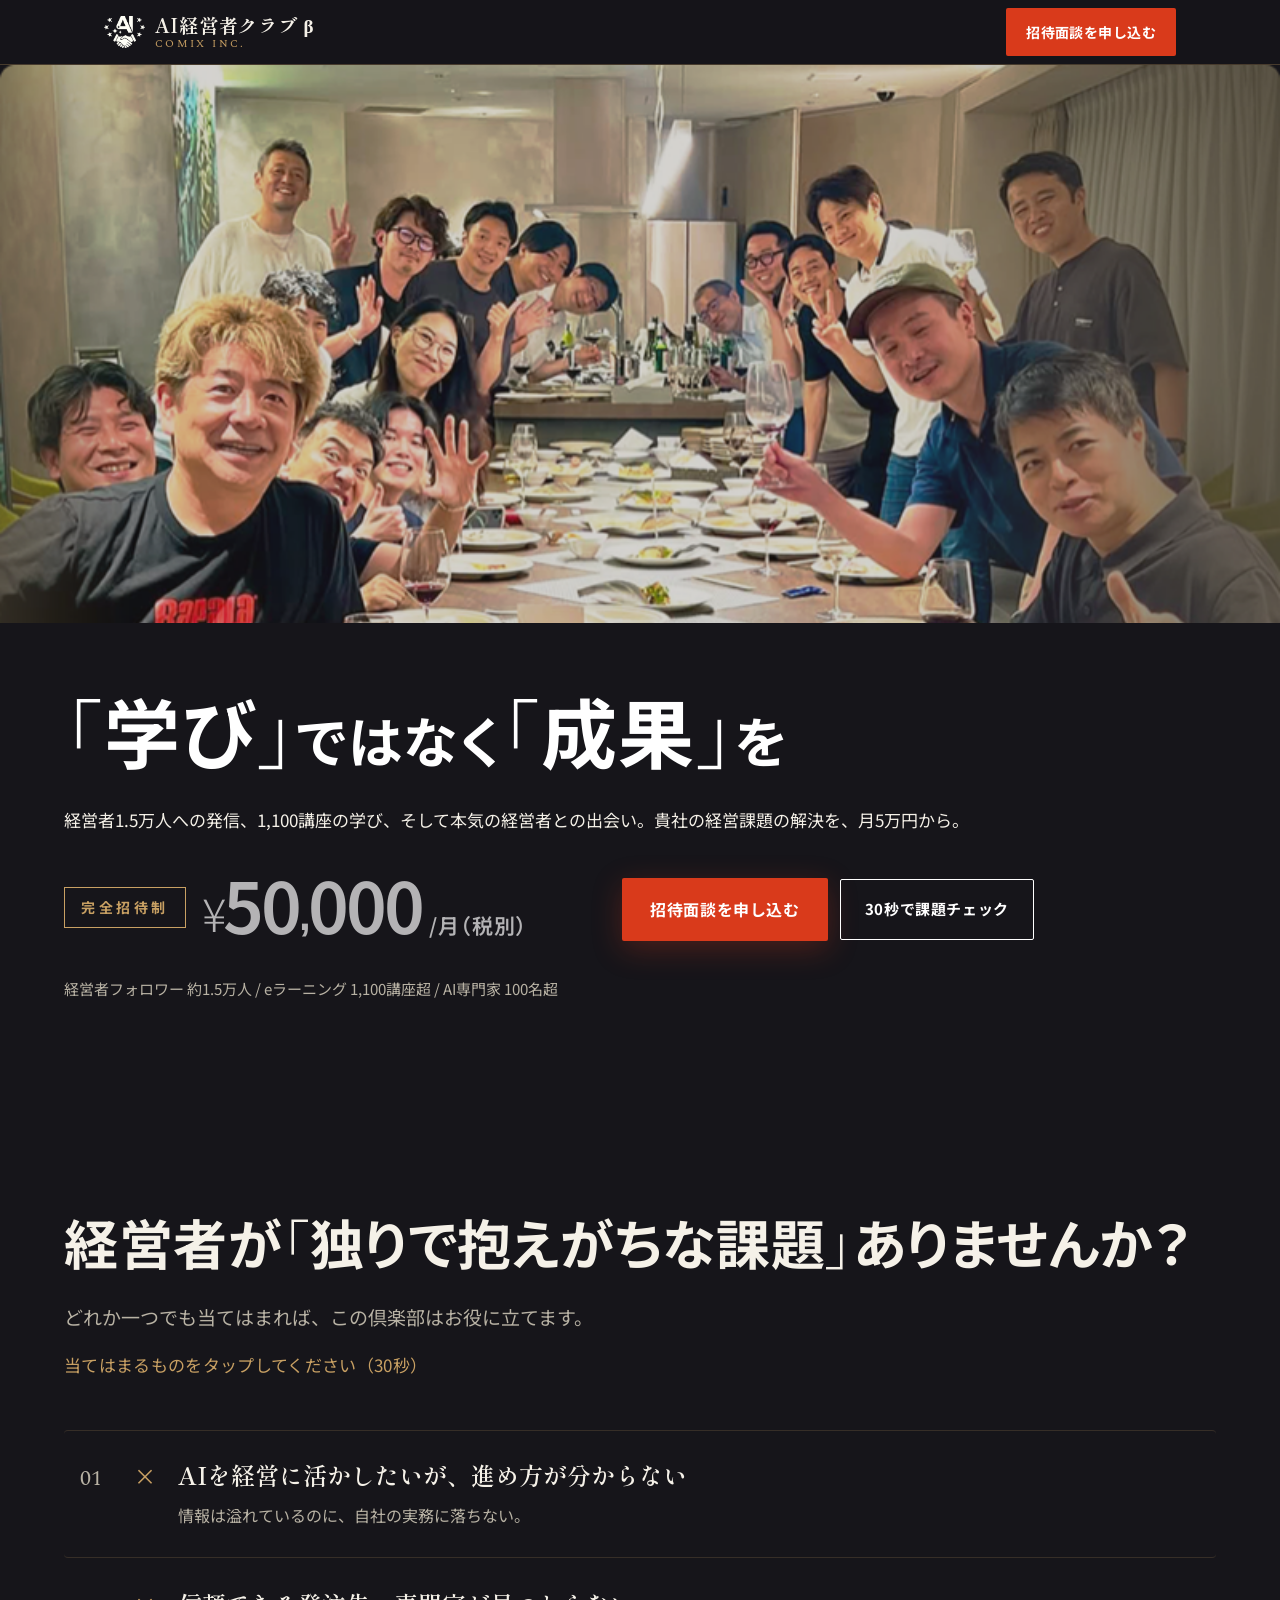
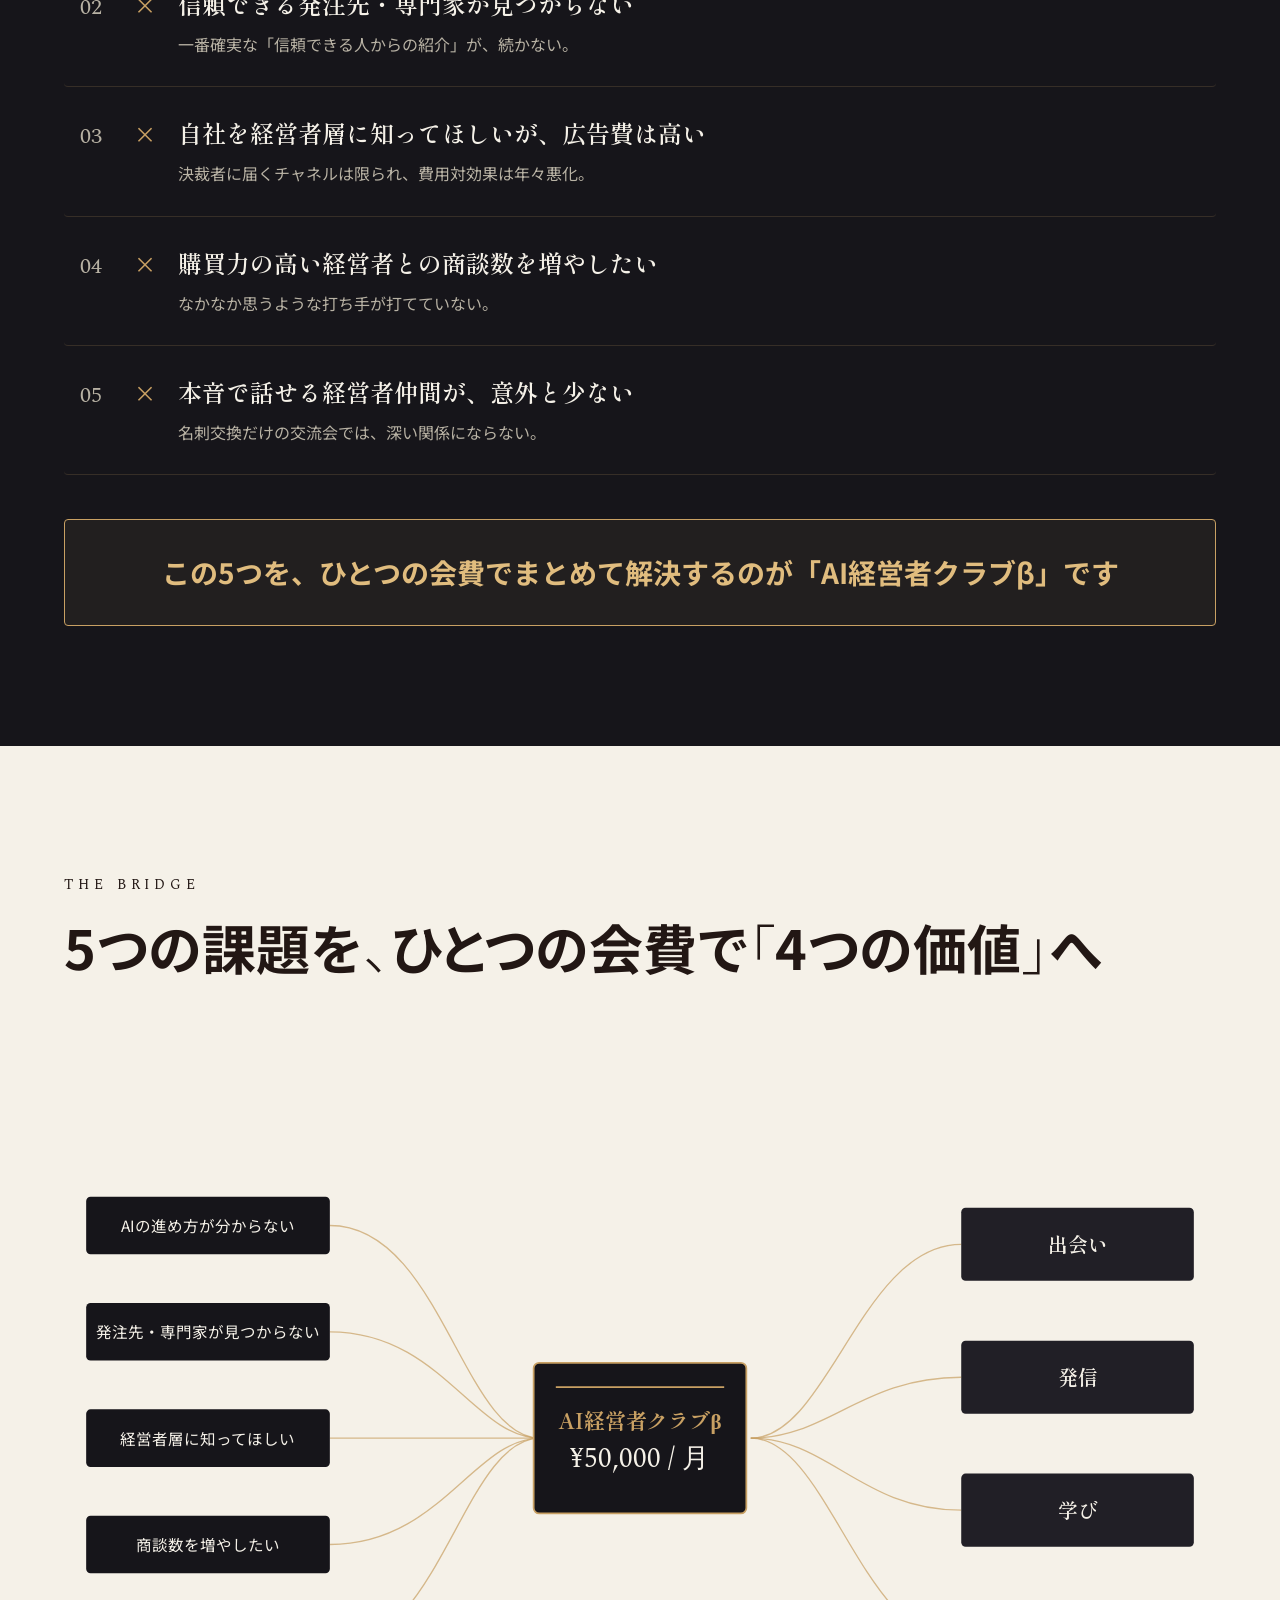
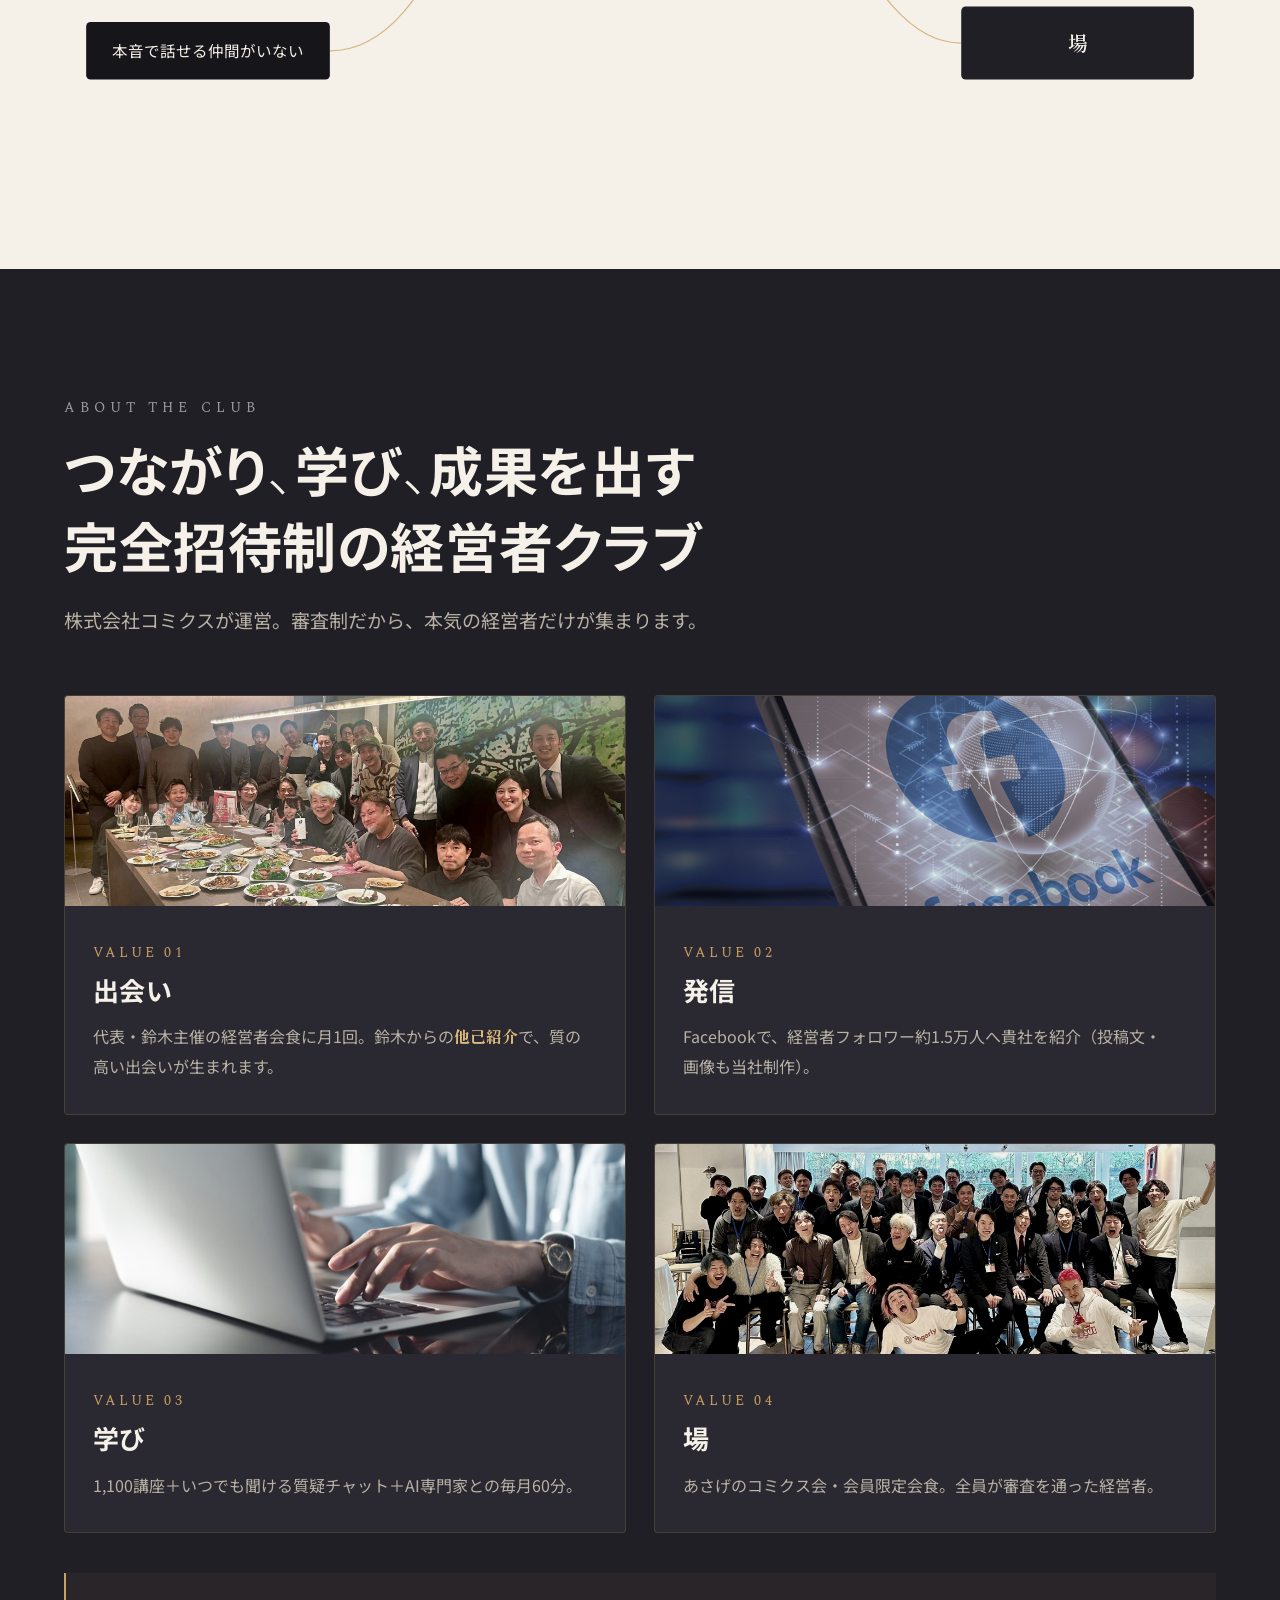
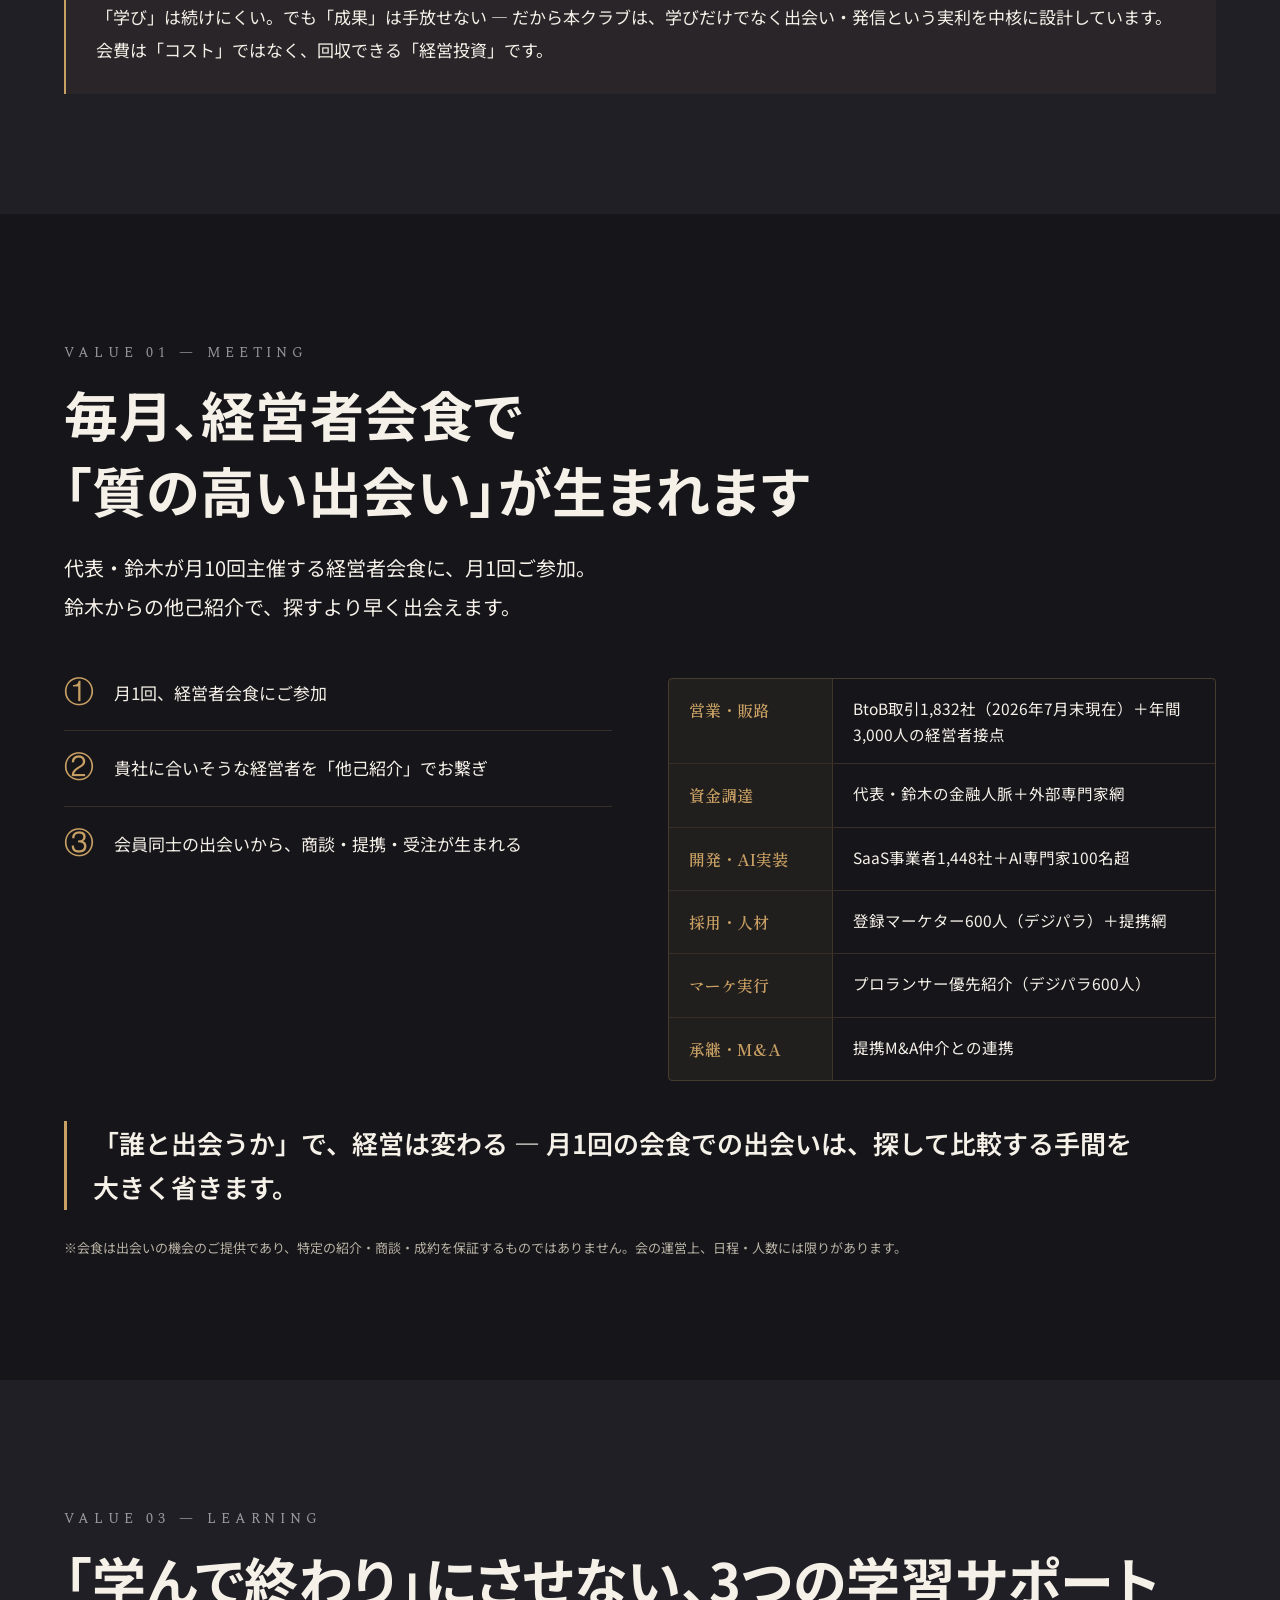
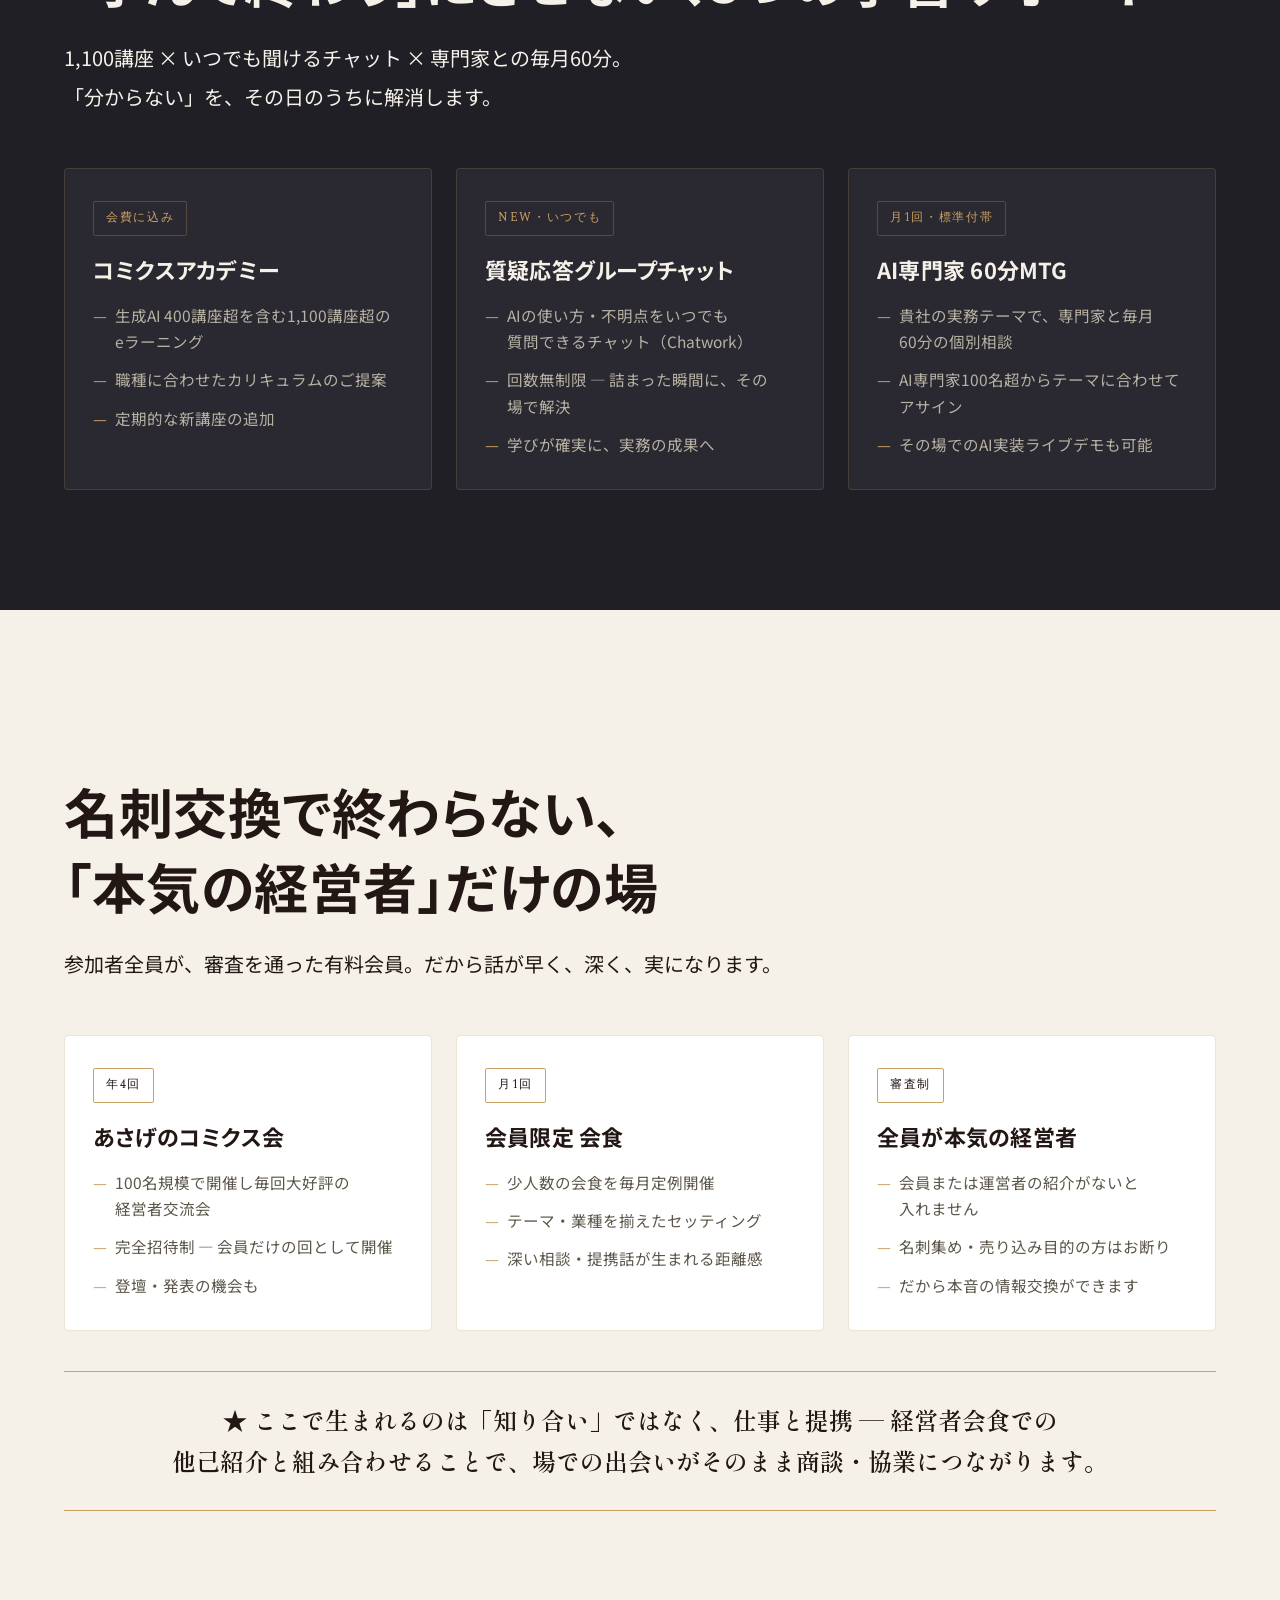
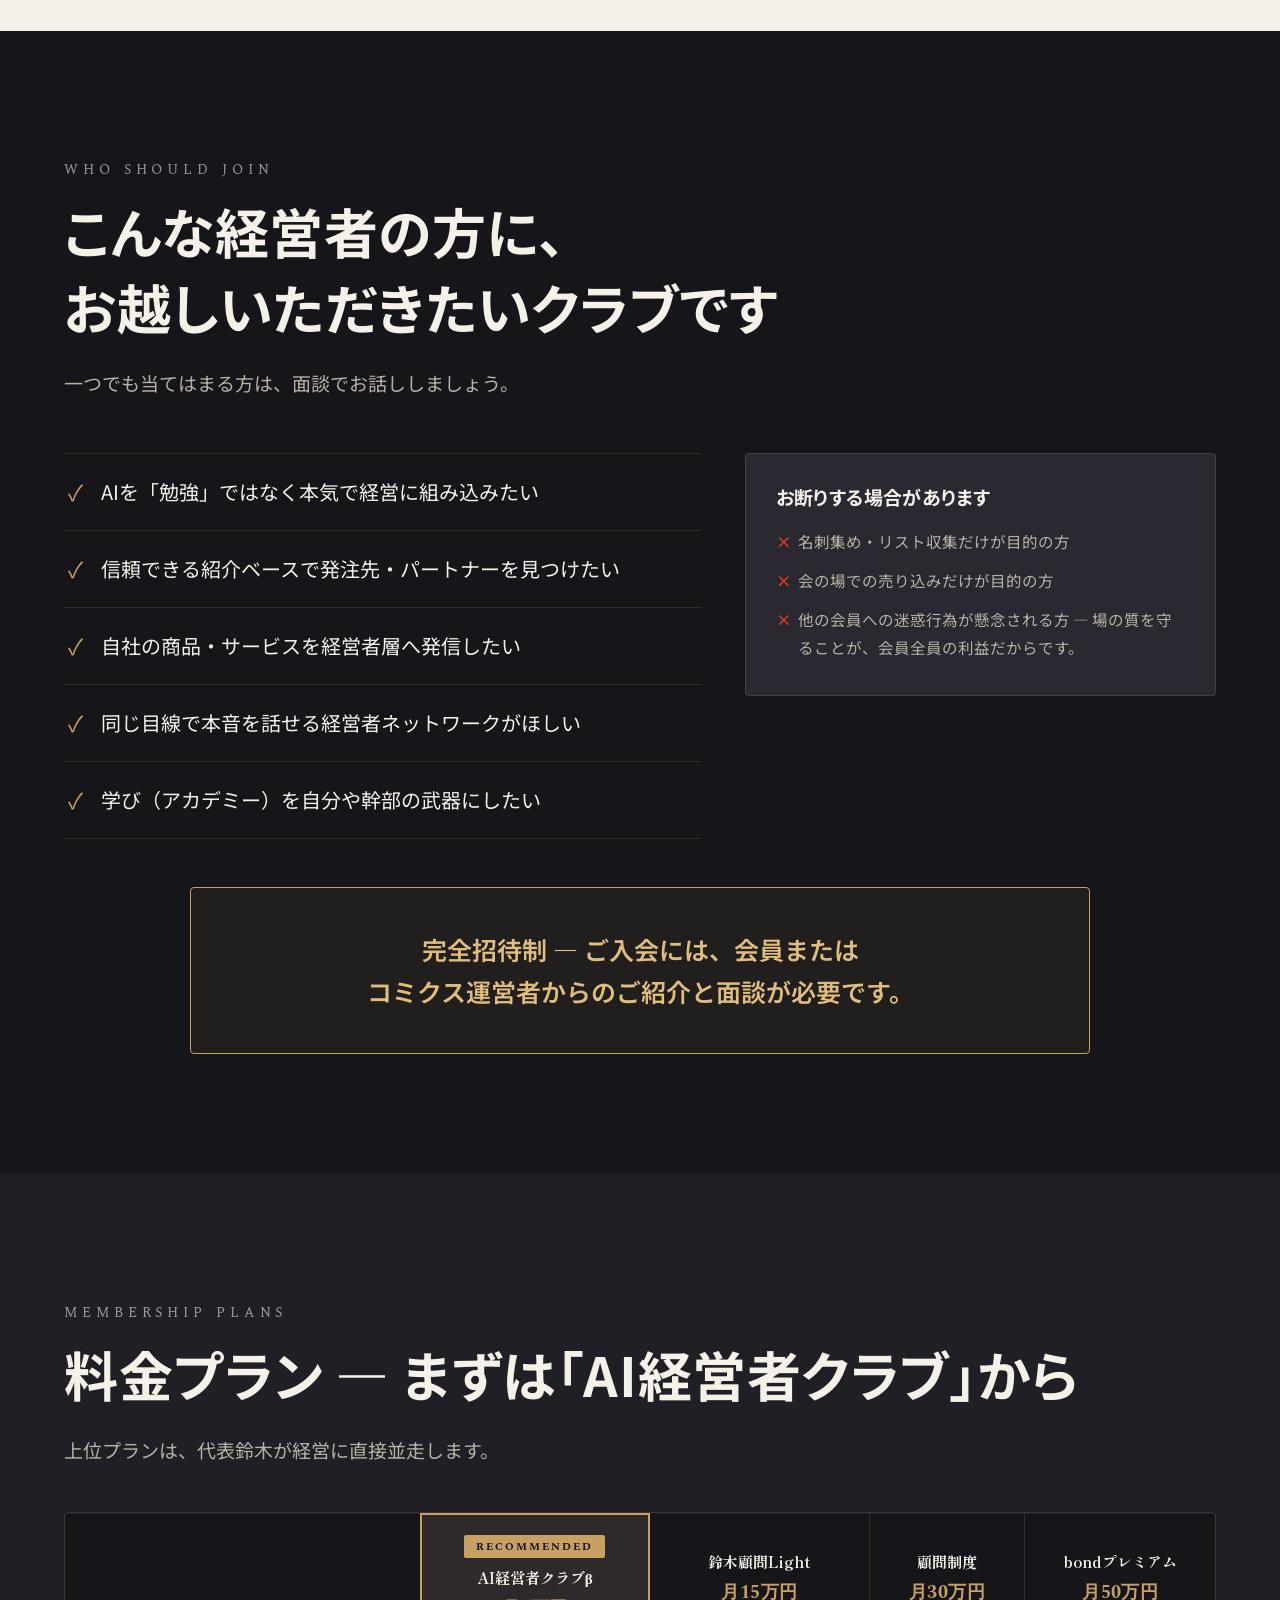
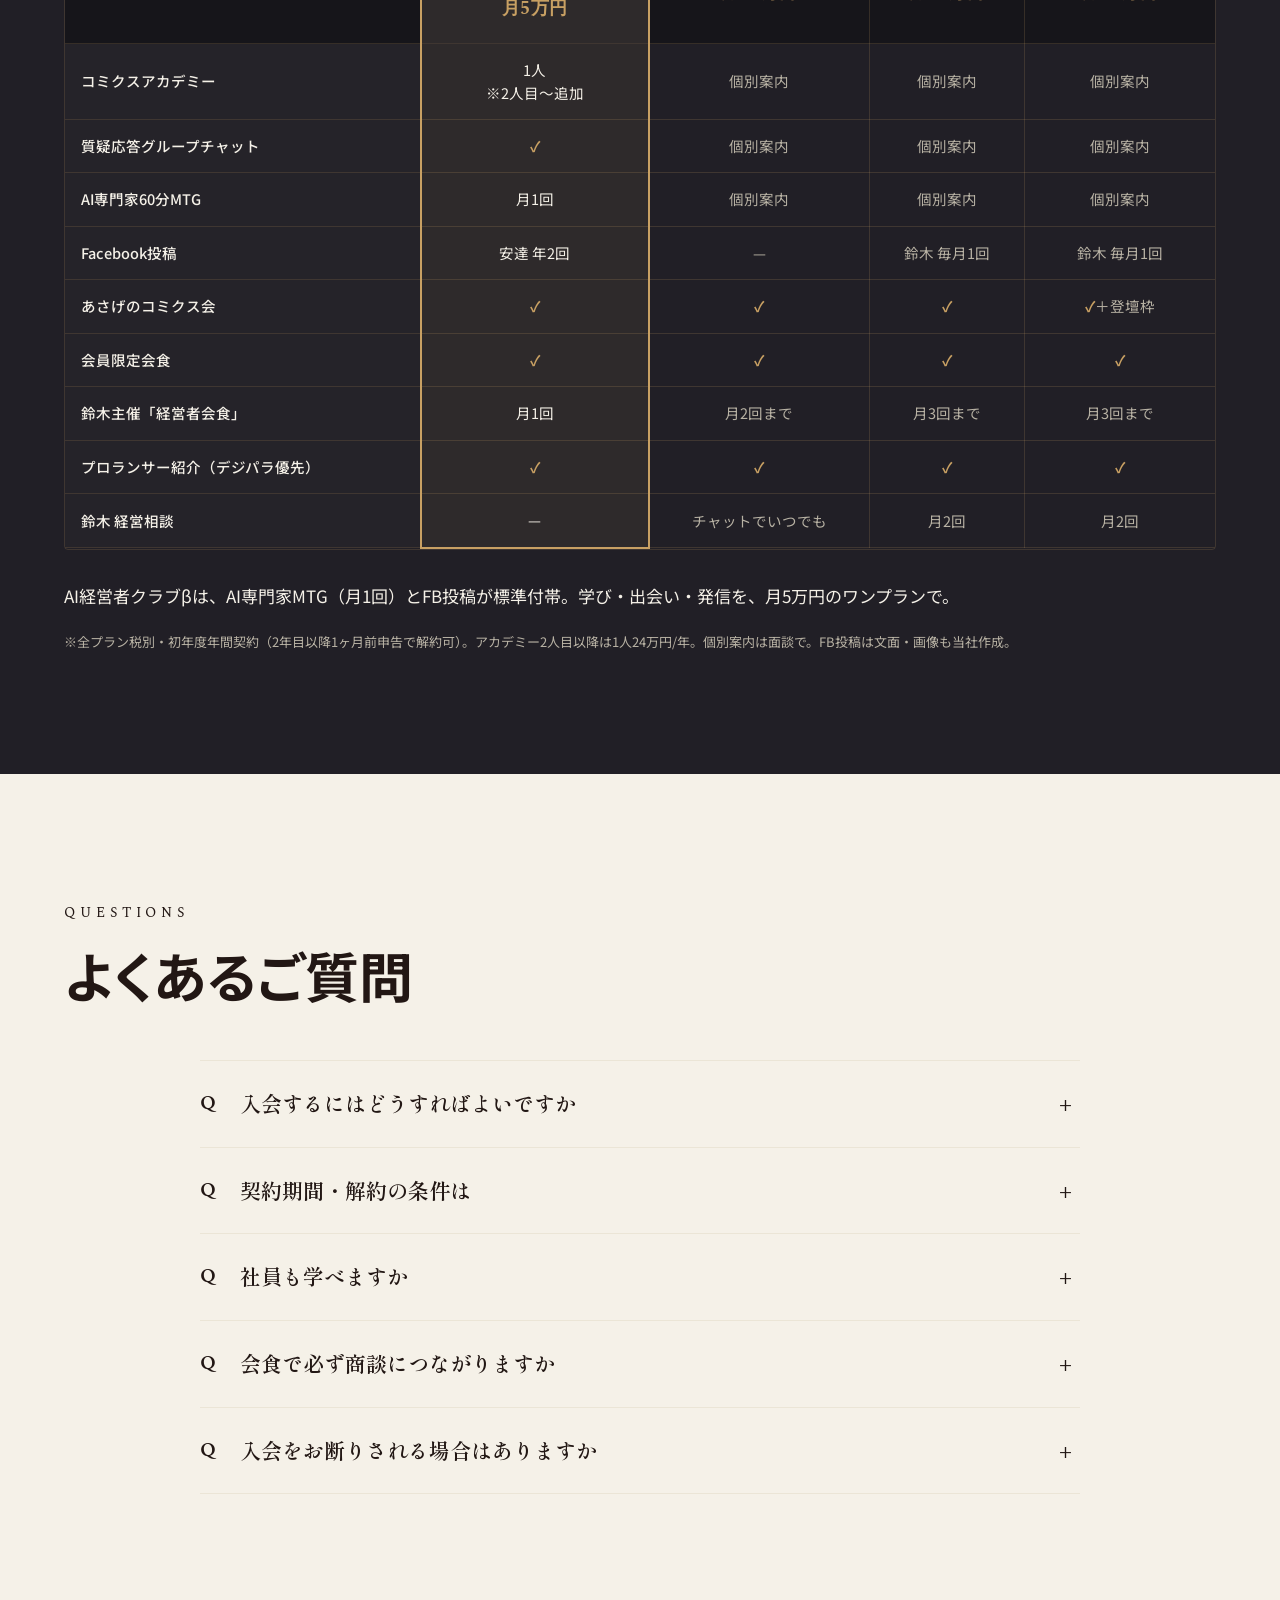
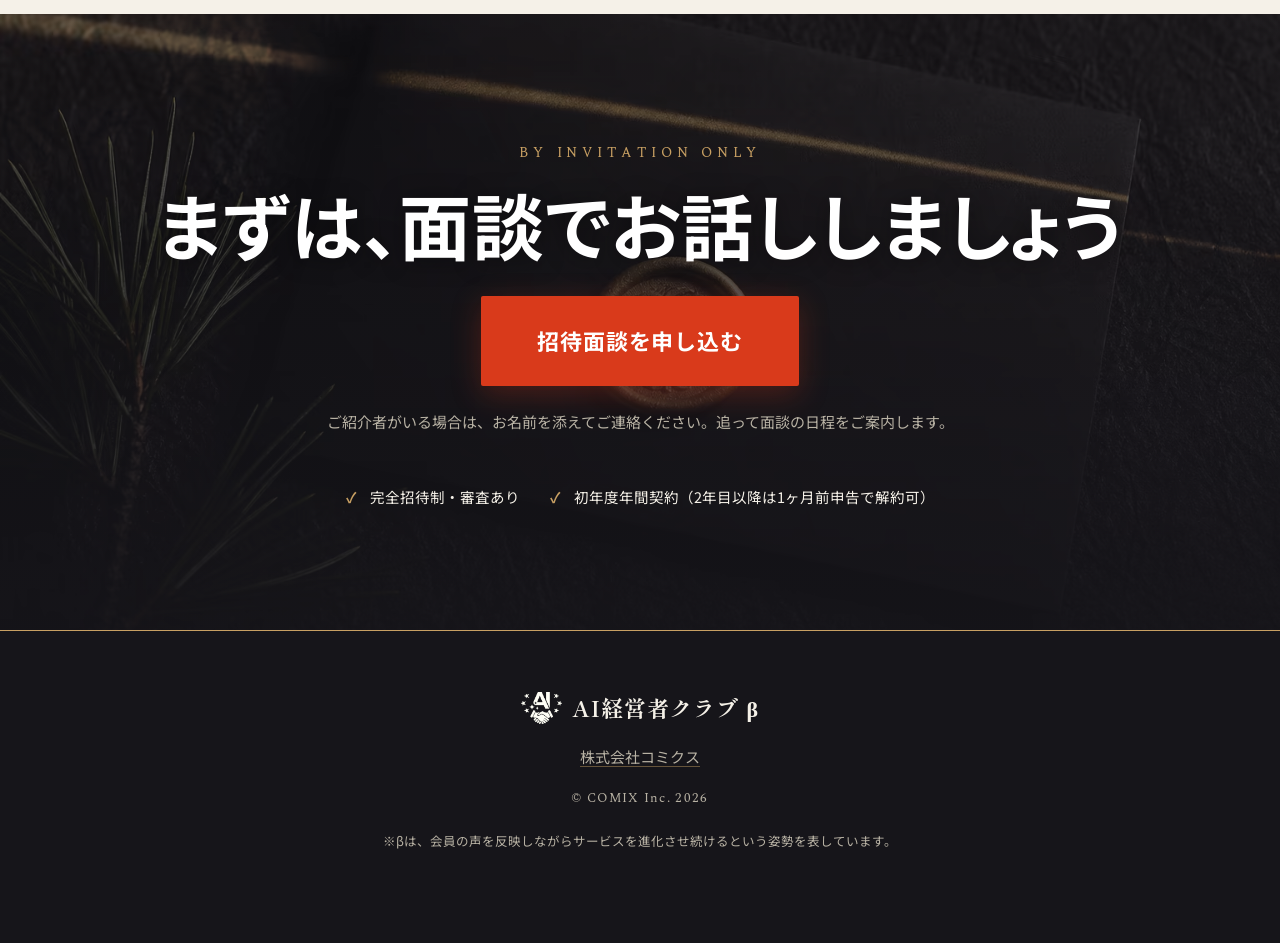
==== index.html @ 8368b3ed "fix: 見出し句点削除・BtoB取引社数を最新値に更新 Co-Authored-By: Claude Sonnet 4.6 <noreply@anthropic.com>" ====
<!DOCTYPE html>
<html lang="ja">
<head>
<meta name="robots" content="noindex,nofollow">
<!-- Google Tag Manager -->
<script>(function(w,d,s,l,i){w[l]=w[l]||[];w[l].push({'gtm.start':
new Date().getTime(),event:'gtm.js'});var f=d.getElementsByTagName(s)[0],
j=d.createElement(s),dl=l!='dataLayer'?'&l='+l:'';j.async=true;j.src=
'https://www.googletagmanager.com/gtm.js?id='+i+dl;f.parentNode.insertBefore(j,f);
})(window,document,'script','dataLayer','GTM-5CRJNVT3');</script>
<!-- End Google Tag Manager -->
<meta charset="UTF-8">
<meta name="viewport" content="width=device-width, initial-scale=1.0">
<title>AI経営者クラブβ | 完全招待制・経営者のためのメンバーシップ — 株式会社コミクス</title>
<link rel="icon" href="./favicon.ico">
<meta name="description" content="完全招待制・月5万円の経営者コミュニティ「AI経営者クラブβ」。AI専門家100名超の伴走、経営者1.5万人への発信、1,100講座の学び、月1回の経営者会食。株式会社コミクス運営。">
<!-- 公開時: 仮ドメイン club.comix.co.jp を本番URLへ差し替え（canonical / og:url / og:image / JSON-LD の url） -->
<link rel="canonical" href="https://club.comix.co.jp/">
<meta property="og:title" content="AI経営者クラブβ | 完全招待制・経営者のためのメンバーシップ">
<meta property="og:description" content="発信・学び・出会いを、ひとつの会費で。完全招待制の経営者クラブ。運営：株式会社コミクス。">
<meta property="og:type" content="website">
<meta property="og:url" content="https://club.comix.co.jp/">
<meta property="og:site_name" content="AI経営者クラブβ">
<meta property="og:image" content="https://club.comix.co.jp/images/aiclub/ogp.png">
<meta property="og:image:width" content="1200">
<meta property="og:image:height" content="630">
<meta name="twitter:card" content="summary_large_image">
<link rel="preconnect" href="https://fonts.googleapis.com">
<link rel="preconnect" href="https://fonts.gstatic.com" crossorigin>
<link href="https://fonts.googleapis.com/css2?family=Cormorant+Garamond:wght@300;400;600&family=Noto+Sans+JP:wght@400;500;700&family=Shippori+Mincho:wght@600;700&family=Spectral:wght@400;500;600&display=swap" rel="stylesheet">
<link rel="preload" as="image" href="./images/aiclub/shacho31.jpg">
<link rel="stylesheet" href="./css/style.css?v=5">
<script type="application/ld+json">
{
  "@context": "https://schema.org",
  "@graph": [
    {
      "@type": "Organization",
      "@id": "https://comix.co.jp/#organization",
      "name": "株式会社コミクス",
      "alternateName": "COMIX Inc.",
      "url": "https://comix.co.jp"
    },
    {
      "@type": "WebSite",
      "@id": "https://club.comix.co.jp/#website",
      "name": "AI経営者クラブβ",
      "alternateName": ["AI経営者クラブ", "AI経営者クラブ ベータ", "AI keieisha club"],
      "url": "https://club.comix.co.jp/"
    },
    {
      "@type": "Service",
      "@id": "https://club.comix.co.jp/#service",
      "name": "AI経営者クラブβ",
      "serviceType": "経営者コミュニティ（完全招待制）",
      "provider": { "@id": "https://comix.co.jp/#organization" },
      "description": "完全招待制の経営者コミュニティ。出会い・発信・学び・場を月5万円（税別）のワンプランで提供",
      "offers": {
        "@type": "Offer",
        "price": "50000",
        "priceCurrency": "JPY",
        "description": "月額・税別。初年度年間契約"
      }
    },
    {
      "@type": "FAQPage",
      "@id": "https://club.comix.co.jp/#faq",
      "mainEntity": [
        {
          "@type": "Question",
          "name": "入会するにはどうすればよいですか",
          "acceptedAnswer": {
            "@type": "Answer",
            "text": "完全招待制です。会員またはコミクス運営者からのご紹介と面談が必要です。"
          }
        },
        {
          "@type": "Question",
          "name": "契約期間・解約の条件は",
          "acceptedAnswer": {
            "@type": "Answer",
            "text": "全プラン税別・初年度は年間契約です。2年目以降は1ヶ月前の申告で解約いただけます。"
          }
        },
        {
          "@type": "Question",
          "name": "社員も学べますか",
          "acceptedAnswer": {
            "@type": "Answer",
            "text": "コミクスアカデミーは会費に1名分が含まれます。2人目以降は1人24万円/年で追加いただけます。"
          }
        },
        {
          "@type": "Question",
          "name": "会食で必ず商談につながりますか",
          "acceptedAnswer": {
            "@type": "Answer",
            "text": "会食は出会いの機会のご提供であり、特定の紹介・商談・成約を保証するものではありません。日程・人数には限りがあります。"
          }
        },
        {
          "@type": "Question",
          "name": "入会をお断りされる場合はありますか",
          "acceptedAnswer": {
            "@type": "Answer",
            "text": "名刺集め・リスト収集だけが目的の方、売り込みだけが目的の方、他の会員への迷惑行為が懸念される方はお断りしています。場の質を守ることが、会員全員の利益だからです。"
          }
        }
      ]
    }
  ]
}
</script>
</head>
<body>
<!-- Google Tag Manager (noscript) -->
<noscript><iframe src="https://www.googletagmanager.com/ns.html?id=GTM-5CRJNVT3"
height="0" width="0" style="display:none;visibility:hidden"></iframe></noscript>
<!-- End Google Tag Manager (noscript) -->

<!-- ============ 1. HEADER ============ -->
<header class="site-header">
  <div class="header-inner">
    <a class="brand" href="#top" aria-label="AI経営者クラブβ トップへ">
      <img src="images/logo.png" alt="AI経営者クラブβ ロゴ" class="brand-logo">
      <div class="brand-text">
        <span class="b-main">AI経営者クラブ β</span>
        <span class="b-sub">COMIX Inc.</span>
      </div>
    </a>
    <a class="btn btn-mini" href="./apply.html">招待面談を申し込む</a>
  </div>
</header>

<!-- ============ 2. HERO ============ -->
<section class="hero" id="top">
  <div class="hero-img-wrap hero-el d1">
    <picture>
      <source media="(max-width:768px)" srcset="./images/aiclub/sp-hero-c.png">
      <img src="./images/aiclub/hero-new-c.png" alt="経営者会食" class="hero-img-photo">
    </picture>
  </div>
  <div class="hero-text-wrap">
    <div class="hero-inner">
      <div class="hero-main">
        <h1 class="hero-el d2"><span class="qt">「<b>学び</b>」</span><span class="h1-sub">ではなく</span><br class="sp-only"><span class="qt">「<b>成果</b>」</span><span class="h1-sub">を</span></h1>
        <p class="hero-lead hero-el d3">経営者1.5万人への発信、1,100講座の学び、そして本気の経営者との出会い。貴社の経営課題の解決を、月5万円から。</p>

        <div class="hero-bottom hero-el d4">
          <div class="hero-price-group">
            <span class="signature-badge-inline">完全招待制</span>
            <div class="spotlight">
              <span class="price"><span class="price-yen">¥</span>50<span class="price-comma">,</span>000</span><span class="unit">/月（税別）</span>
            </div>
          </div>
          <div class="hero-cta">
            <a class="btn btn-primary big" href="./apply.html">招待面談を申し込む</a>
            <a class="btn btn-ghost" href="#pain">30秒で課題チェック</a>
          </div>
          <div class="substats">
            <span>経営者フォロワー 約1.5万人</span>
            <span>eラーニング 1,100講座超</span>
            <span>AI専門家 100名超</span>
          </div>
        </div>
      </div>
    </div>
  </div>
</section>

<!-- ============ 3. PAIN STRIP ============ -->
<section class="s-ink" id="pain">
  <div class="wrap">
    <h2 class="sec-head reveal"><span>経営者が</span><span><span class="qt">「<b>独りで抱えがちな課題</b>」</span></span><span>ありませんか？</span></h2>
    <p class="sec-sub reveal">どれか一つでも当てはまれば、この倶楽部はお役に立てます。</p>
    <p class="pain-guide reveal">当てはまるものをタップしてください<span class="nb">（30秒）</span></p>

    <div class="pain-list reveal">
      <div class="pain-row" role="checkbox" aria-checked="false" tabindex="0">
        <span class="pain-no" aria-hidden="true">01</span><span class="pain-x" aria-hidden="true"></span>
        <span class="pain-txt"><strong>AIを経営に活かしたいが、進め方が分からない</strong><span>情報は溢れているのに、自社の実務に落ちない。</span></span>
      </div>
      <div class="pain-row" role="checkbox" aria-checked="false" tabindex="0">
        <span class="pain-no" aria-hidden="true">02</span><span class="pain-x" aria-hidden="true"></span>
        <span class="pain-txt"><strong>信頼できる発注先・専門家が見つからない</strong><span>一番確実な「信頼できる人からの紹介」が、続かない。</span></span>
      </div>
      <div class="pain-row" role="checkbox" aria-checked="false" tabindex="0">
        <span class="pain-no" aria-hidden="true">03</span><span class="pain-x" aria-hidden="true"></span>
        <span class="pain-txt"><strong>自社を経営者層に知ってほしいが、広告費は高い</strong><span>決裁者に届くチャネルは限られ、費用対効果は年々悪化。</span></span>
      </div>
      <div class="pain-row" role="checkbox" aria-checked="false" tabindex="0">
        <span class="pain-no" aria-hidden="true">04</span><span class="pain-x" aria-hidden="true"></span>
        <span class="pain-txt"><strong>購買力の高い経営者との商談数を増やしたい</strong><span>なかなか思うような打ち手が打てていない。</span></span>
      </div>
      <div class="pain-row" role="checkbox" aria-checked="false" tabindex="0">
        <span class="pain-no" aria-hidden="true">05</span><span class="pain-x" aria-hidden="true"></span>
        <span class="pain-txt"><strong>本音で話せる経営者仲間が、意外と少ない</strong><span>名刺交換だけの交流会では、深い関係にならない。</span></span>
      </div>
    </div>

    <div class="pain-close reveal" id="painResult" aria-live="polite" data-default="この5つを、ひとつの会費でまとめて解決するのが「AI経営者クラブβ」です">この5つを、ひとつの会費でまとめて解決するのが「AI経営者クラブβ」です</div>
  </div>
</section>

<!-- ============ 4. SOLUTION BRIDGE ============ -->
<section class="s-paper">
  <div class="wrap">
    <span class="eyebrow eyebrow--light reveal">The Bridge</span>
    <h2 class="sec-head reveal" style="text-wrap:auto;">5つの課題を<span class="qt">、</span><br class="sp-only">ひとつの会費で<br class="sp-only"><span class="nb"><span class="qt">「<b>4つの価値</b>」</span>へ</span></h2>
    <p class="sec-sub reveal">バラバラに手を打つのではなく、<br class="sp-only">月5万円のメンバーシップに集約する。<br class="sp-only">それが最短の解決策です。</p>

    <div class="bridge-wrap reveal">
      <!-- desktop SVG -->
      <svg class="bridge-svg" viewBox="0 0 1040 560" role="img" aria-label="5つの経営課題が、AI経営者クラブβという1枚の招待状に収束し、出会い・発信・学び・場の4つの価値へ展開する橋渡し図">
        <defs>
          <style>
            .bg-card{fill:#16151A;}
            .bg-txt{fill:#F5F1E8;font-family:'Noto Sans JP',sans-serif;font-size:14px;}
            .bg-line{stroke:#C8A063;stroke-width:1.2;fill:none;opacity:.7;}
            .bg-val{fill:#211F26;}
            .bg-valtxt{fill:#F5F1E8;font-family:'Shippori Mincho',serif;font-weight:600;font-size:18px;}
            .bg-center-line{stroke:#C8A063;stroke-width:1.5;fill:none;}
          </style>
        </defs>

        <!-- connecting lines: left -> center -->
        <path class="bg-line" d="M240,88 C340,88 360,280 430,280"/>
        <path class="bg-line" d="M240,184 C340,184 370,280 430,280"/>
        <path class="bg-line" d="M240,280 C360,280 390,280 430,280"/>
        <path class="bg-line" d="M240,376 C340,376 370,280 430,280"/>
        <path class="bg-line" d="M240,472 C340,472 360,280 430,280"/>
        <!-- center -> right -->
        <path class="bg-line" d="M620,280 C690,280 720,105 810,105"/>
        <path class="bg-line" d="M620,280 C690,280 720,225 810,225"/>
        <path class="bg-line" d="M620,280 C690,280 720,345 810,345"/>
        <path class="bg-line" d="M620,280 C690,280 720,465 810,465"/>

        <!-- left cards -->
        <g>
          <rect class="bg-card" x="20" y="62" width="220" height="52" rx="4"/><text class="bg-txt" x="130" y="94" text-anchor="middle">AIの進め方が分からない</text>
          <rect class="bg-card" x="20" y="158" width="220" height="52" rx="4"/><text class="bg-txt" x="130" y="190" text-anchor="middle">発注先・専門家が見つからない</text>
          <rect class="bg-card" x="20" y="254" width="220" height="52" rx="4"/><text class="bg-txt" x="130" y="286" text-anchor="middle">経営者層に知ってほしい</text>
          <rect class="bg-card" x="20" y="350" width="220" height="52" rx="4"/><text class="bg-txt" x="130" y="382" text-anchor="middle">商談数を増やしたい</text>
          <rect class="bg-card" x="20" y="446" width="220" height="52" rx="4"/><text class="bg-txt" x="130" y="478" text-anchor="middle">本音で話せる仲間がいない</text>
        </g>

        <!-- center invitation card -->
        <rect x="424" y="212" width="192" height="136" rx="5" fill="#16151A" stroke="#C8A063" stroke-width="1.6"/>
        <line class="bg-center-line" x1="444" y1="234" x2="596" y2="234"/>
        <text x="520" y="272" text-anchor="middle" fill="#C8A063" font-family="'Shippori Mincho',serif" font-weight="700" font-size="19">AI経営者クラブβ</text>
        <text x="520" y="306" text-anchor="middle" fill="#F5F1E8" font-family="'Spectral',serif" font-size="24">¥50,000 / 月</text>

        <!-- right values -->
        <g>
          <rect class="bg-val" x="810" y="72" width="210" height="66" rx="4"/><text class="bg-valtxt" x="915" y="112" text-anchor="middle">出会い</text>
          <rect class="bg-val" x="810" y="192" width="210" height="66" rx="4"/><text class="bg-valtxt" x="915" y="232" text-anchor="middle">発信</text>
          <rect class="bg-val" x="810" y="312" width="210" height="66" rx="4"/><text class="bg-valtxt" x="915" y="352" text-anchor="middle">学び</text>
          <rect class="bg-val" x="810" y="432" width="210" height="66" rx="4"/><text class="bg-valtxt" x="915" y="472" text-anchor="middle">場</text>
        </g>
      </svg>

      <!-- mobile vertical flow -->
      <div class="bridge-mobile">
        <div class="bm-group">
          <div class="bm-label">5つの課題</div>
          <div class="bm-card">AIの進め方が分からない</div>
          <div class="bm-card">発注先・専門家が見つからない</div>
          <div class="bm-card">経営者層に知ってほしい</div>
          <div class="bm-card">商談数を増やしたい</div>
          <div class="bm-card">本音で話せる仲間がいない</div>
        </div>
        <div class="bm-arrow">▼</div>
        <div class="bm-center"><b>AI経営者クラブβ</b>月5万円</div>
        <div class="bm-arrow">▼</div>
        <div class="bm-group">
          <div class="bm-label">4つの価値へ</div>
          <div class="bm-values">
            <div class="bm-val">出会い</div>
            <div class="bm-val">発信</div>
            <div class="bm-val">学び</div>
            <div class="bm-val">場</div>
          </div>
        </div>
      </div>
    </div>
  </div>
</section>

<!-- ============ 5. FOUR VALUE CARDS ============ -->
<section class="s-charcoal">
  <div class="wrap">
    <span class="eyebrow reveal">About the Club</span>
    <h2 class="sec-head reveal">つながり<span class="qt">、</span><br class="sp-only">学び<span class="qt">、</span>成果を出す<br class="sp-only">完全招待制の経営者クラブ</h2>
    <p class="sec-sub reveal">株式会社コミクスが運営。審査制だから、本気の経営者だけが集まります。</p>

    <div class="vcards">
      <article class="vcard reveal">
        <picture>
          <img class="vcard-img" src="./images/aiclub/deai.jpg" width="1024" height="1024" alt="出会い" loading="lazy" decoding="async">
        </picture>
        <div class="vcard-body">
          <span class="vcard-no">Value 01</span>
          <h3>出会い</h3>
          <p>代表・鈴木主催の経営者会食に月1回。鈴木からの<span class="vcard-tag">他己紹介</span>で、質の高い出会いが生まれます。</p>
        </div>
      </article>
      <article class="vcard reveal">
        <picture>
          <img class="vcard-img" src="./images/aiclub/media-new2-compressed.png" width="1024" height="1024" alt="発信" loading="lazy" decoding="async" style="object-position:center 73%;transform:scale(1.3);">
        </picture>
        <div class="vcard-body">
          <span class="vcard-no">Value 02</span>
          <h3>発信</h3>
          <p>Facebookで、経営者フォロワー約1.5万人へ貴社を紹介（投稿文・画像も当社制作）。</p>
        </div>
      </article>
      <article class="vcard reveal">
        <picture>
          <img class="vcard-img" src="./images/aiclub/learning-new-compressed.jpg" width="1024" height="1024" alt="夜の書斎で学びに向かう静かな空間" loading="lazy" decoding="async" style="filter:saturate(.7)">
        </picture>
        <div class="vcard-body">
          <span class="vcard-no">Value 03</span>
          <h3>学び</h3>
          <p>1,100講座＋いつでも聞ける質疑チャット＋AI専門家との毎月60分。</p>
        </div>
      </article>
      <article class="vcard reveal">
        <picture>
          <img class="vcard-img" src="./images/aiclub/asage_02-compressed.png" width="1024" height="1024" alt="場" loading="lazy" decoding="async" style="filter:saturate(.75) sepia(.12) brightness(.92) contrast(1.05);">
        </picture>
        <div class="vcard-body">
          <span class="vcard-no">Value 04</span>
          <h3>場</h3>
          <p>あさげのコミクス会・会員限定会食。全員が審査を通った経営者。</p>
        </div>
      </article>
    </div>

    <p class="after-cards-note reveal">「学び」は続けにくい。でも「成果」は手放せない — だから本クラブは、学びだけでなく出会い・発信という実利を中核に設計しています。会費は「コスト」ではなく、回収できる「経営投資」です。</p>
  </div>
</section>

<!-- ============ 6. VALUE 01 DETAIL — MEETING ============ -->
<section class="s-ink">
  <div class="wrap">
    <span class="eyebrow reveal">Value 01 — Meeting</span>
    <h2 class="sec-head reveal"><span>毎月、</span><span>経営者会食で</span><span>「質の高い出会い」が</span><span>生まれます</span></h2>
    <p class="lead-txt reveal">代表・鈴木が月10回主催する経営者会食に、月1回ご参加。<br class="pc">鈴木からの他己紹介で、探すより早く出会えます。</p>

    <div class="two-col">
      <div class="steps reveal">
        <div class="step"><span class="step-no">①</span><p>月1回、経営者会食にご参加</p></div>
        <div class="step"><span class="step-no">②</span><p>貴社に合いそうな経営者を「他己紹介」でお繋ぎ</p></div>
        <div class="step"><span class="step-no">③</span><p>会員同士の出会いから、商談・提携・受注が生まれる</p></div>
      </div>

      <div class="rtable reveal" aria-label="紹介原資">
        <div class="rrow"><div class="rk">営業・販路</div><div class="rv">BtoB取引1,832社（2026年7月末現在）＋年間3,000人の経営者接点</div></div>
        <div class="rrow"><div class="rk">資金調達</div><div class="rv">代表・鈴木の金融人脈＋外部専門家網</div></div>
        <div class="rrow"><div class="rk">開発・AI実装</div><div class="rv">SaaS事業者1,448社＋AI専門家100名超</div></div>
        <div class="rrow"><div class="rk">採用・人材</div><div class="rv">登録マーケター600人（デジパラ）＋提携網</div></div>
        <div class="rrow"><div class="rk">マーケ実行</div><div class="rv">プロランサー優先紹介（デジパラ600人）</div></div>
        <div class="rrow"><div class="rk">承継・M&amp;A</div><div class="rv">提携M&amp;A仲介との連携</div></div>
      </div>
    </div>

    <p class="pullquote reveal">「誰と出会うか」で、経営は変わる — 月1回の会食での出会いは、探して比較する手間を大きく省きます。</p>
    <p class="note reveal" style="margin-top:26px;">※会食は出会いの機会のご提供であり、特定の紹介・商談・成約を保証するものではありません。会の運営上、日程・人数には限りがあります。</p>
  </div>
</section>

<!-- ============ 7. VALUE 03 DETAIL — LEARNING ============ -->
<section class="s-charcoal">
  <div class="wrap">
    <span class="eyebrow reveal">Value 03 — Learning</span>
    <h2 class="sec-head reveal"><span>「学んで終わり」に<br class="sp-only">させない、</span><span>3つの学習サポート</span></h2>
    <p class="lead-txt reveal">1,100講座 × いつでも聞けるチャット × 専門家との毎月60分。<br class="pc">「分からない」を、<span class="nb">その日のうちに</span>解消します。</p>

    <div class="tri">
      <article class="tcard reveal">
        <span class="tlabel">会費に込み</span>
        <h3>コミクスアカデミー</h3>
        <ul>
          <li>生成AI 400講座超を含む1,100講座超のeラーニング</li>
          <li>職種に合わせたカリキュラムのご提案</li>
          <li>定期的な新講座の追加</li>
        </ul>
      </article>
      <article class="tcard reveal">
        <span class="tlabel">NEW・いつでも</span>
        <h3>質疑応答グループチャット</h3>
        <ul>
          <li>AIの使い方・不明点をいつでも質問できるチャット（Chatwork）</li>
          <li>回数無制限 — 詰まった瞬間に、その場で解決</li>
          <li>学びが確実に、実務の成果へ</li>
        </ul>
      </article>
      <article class="tcard reveal">
        <span class="tlabel">月1回・標準付帯</span>
        <h3>AI専門家 60分MTG</h3>
        <ul>
          <li>貴社の実務テーマで、専門家と毎月60分の個別相談</li>
          <li>AI専門家100名超からテーマに合わせてアサイン</li>
          <li>その場でのAI実装ライブデモも可能</li>
        </ul>
      </article>
    </div>

  </div>
</section>

<!-- ============ 8. VALUE 04 — COMMUNITY (LIGHT) ============ -->
<section class="s-paper">
  <div class="wrap">
    <span class="eyebrow eyebrow--light reveal">Value 04 — Community</span>
    <h2 class="sec-head reveal"><span>名刺交換で<br class="sp-only">終わらない、</span><span>「本気の経営者」<br class="sp-only">だけの場</span></h2>
    <p class="lead-txt reveal">参加者全員が、審査を通った有料会員。だから話が早く、深く、実になります。</p>

    <div class="tri">
      <article class="tcard reveal">
        <span class="tlabel">年4回</span>
        <h3>あさげのコミクス会</h3>
        <ul>
          <li>100名規模で開催し毎回大好評の経営者交流会</li>
          <li>完全招待制 — 会員だけの回として開催</li>
          <li>登壇・発表の機会も</li>
        </ul>
      </article>
      <article class="tcard reveal">
        <span class="tlabel">月1回</span>
        <h3>会員限定 会食</h3>
        <ul>
          <li>少人数の会食を毎月定例開催</li>
          <li>テーマ・業種を揃えたセッティング</li>
          <li>深い相談・提携話が生まれる距離感</li>
        </ul>
      </article>
      <article class="tcard reveal">
        <span class="tlabel">審査制</span>
        <h3>全員が本気の経営者</h3>
        <ul>
          <li>会員または運営者の紹介がないと入れません</li>
          <li>名刺集め・売り込み目的の方はお断り</li>
          <li>だから本音の情報交換ができます</li>
        </ul>
      </article>
    </div>

    <p class="community-close reveal">★ ここで生まれるのは「知り合い」ではなく、仕事と提携 — 経営者会食での他己紹介と組み合わせることで、場での出会いがそのまま商談・協業につながります。</p>
  </div>
</section>

<!-- ============ 9. WHO ============ -->
<section class="s-ink">
  <div class="wrap">
    <span class="eyebrow reveal">Who Should Join</span>
    <h2 class="sec-head reveal"><span>こんな経営者の<br class="sp-only">方に、</span><span>お越しいただきたい<br class="sp-only">クラブです</span></h2>
    <p class="sec-sub reveal">一つでも当てはまる方は、面談でお話ししましょう。</p>

    <div class="who-grid">
      <ul class="check-list reveal">
        <li><span class="check-mark">✓</span>AIを「勉強」ではなく本気で経営に組み込みたい</li>
        <li><span class="check-mark">✓</span>信頼できる紹介ベースで発注先・パートナーを見つけたい</li>
        <li><span class="check-mark">✓</span>自社の商品・サービスを経営者層へ発信したい</li>
        <li><span class="check-mark">✓</span>同じ目線で本音を話せる経営者ネットワークがほしい</li>
        <li><span class="check-mark">✓</span>学び（アカデミー）を自分や幹部の武器にしたい</li>
      </ul>

      <aside class="reject-panel reveal">
        <h4>お断りする場合があります</h4>
        <ul>
          <li>名刺集め・リスト収集だけが目的の方</li>
          <li>会の場での売り込みだけが目的の方</li>
          <li>他の会員への迷惑行為が懸念される方 — 場の質を守ることが、会員全員の利益だからです。</li>
        </ul>
      </aside>
    </div>

    <div class="invite-panel reveal">完全招待制 — ご入会には、会員またはコミクス運営者からのご紹介と面談が必要です。</div>
  </div>
</section>

<!-- ============ 10. PLAN TABLE ============ -->
<section class="s-charcoal">
  <div class="wrap">
    <span class="eyebrow reveal">Membership Plans</span>
    <h2 class="sec-head reveal">料金プラン — <br class="sp-only">まずは<br class="sp-only">「AI経営者クラブ」から</h2>
    <p class="sec-sub reveal">上位プランは、代表鈴木が経営に直接並走します。</p>

    <div class="plan-scroll reveal">
      <div class="scroll-hint">← 横スクロールできます →</div>
      <div class="plan-tablewrap">
        <table class="plan">
          <thead>
            <tr>
              <th scope="col"></th>
              <th scope="col" class="col-reco"><span class="reco-tag">Recommended</span>AI経営者クラブβ<span class="price-s">月5万円</span></th>
              <th scope="col">鈴木顧問Light<span class="price-s">月15万円</span></th>
              <th scope="col">顧問制度<span class="price-s">月30万円</span></th>
              <th scope="col">bondプレミアム<span class="price-s">月50万円</span></th>
            </tr>
          </thead>
          <tbody>
            <tr>
              <th scope="row">コミクスアカデミー</th>
              <td class="col-reco">1人<br>※2人目〜追加</td>
              <td>個別案内</td><td>個別案内</td><td>個別案内</td>
            </tr>
            <tr>
              <th scope="row">質疑応答グループチャット</th>
              <td class="col-reco"><span class="tick">✓</span></td>
              <td>個別案内</td><td>個別案内</td><td>個別案内</td>
            </tr>
            <tr>
              <th scope="row">AI専門家60分MTG</th>
              <td class="col-reco">月1回</td>
              <td>個別案内</td><td>個別案内</td><td>個別案内</td>
            </tr>
            <tr>
              <th scope="row">Facebook投稿</th>
              <td class="col-reco">安達 年2回</td>
              <td>—</td><td>鈴木 毎月1回</td><td>鈴木 毎月1回</td>
            </tr>
            <tr>
              <th scope="row">あさげのコミクス会</th>
              <td class="col-reco"><span class="tick">✓</span></td>
              <td><span class="tick">✓</span></td><td><span class="tick">✓</span></td><td><span class="tick">✓</span>＋登壇枠</td>
            </tr>
            <tr>
              <th scope="row">会員限定会食</th>
              <td class="col-reco"><span class="tick">✓</span></td>
              <td><span class="tick">✓</span></td><td><span class="tick">✓</span></td><td><span class="tick">✓</span></td>
            </tr>
            <tr>
              <th scope="row">鈴木主催「経営者会食」</th>
              <td class="col-reco">月1回</td>
              <td>月2回まで</td><td>月3回まで</td><td>月3回まで</td>
            </tr>
            <tr>
              <th scope="row">プロランサー紹介（デジパラ優先）</th>
              <td class="col-reco"><span class="tick">✓</span></td>
              <td><span class="tick">✓</span></td><td><span class="tick">✓</span></td><td><span class="tick">✓</span></td>
            </tr>
            <tr>
              <th scope="row">鈴木 経営相談</th>
              <td class="col-reco">—</td>
              <td>チャットでいつでも</td><td>月2回</td><td>月2回</td>
            </tr>
          </tbody>
        </table>
      </div>
    </div>

    <p class="plan-below reveal">AI経営者クラブβは、AI専門家MTG（月1回）とFB投稿が標準付帯。学び・出会い・発信を、月5万円のワンプランで。</p>
    <p class="note reveal" style="margin-top:18px;">※全プラン税別・初年度年間契約（2年目以降1ヶ月前申告で解約可）。アカデミー2人目以降は1人24万円/年。個別案内は面談で。FB投稿は文面・画像も当社作成。</p>
  </div>
</section>

<!-- ============ 12. FAQ ============ -->
<section class="s-paper">
  <div class="wrap">
    <span class="eyebrow eyebrow--light reveal">Questions</span>
    <h2 class="sec-head reveal">よくあるご質問</h2>

    <div class="faq reveal">
      <details>
        <summary>入会するにはどうすればよいですか</summary>
        <div class="faq-a">完全招待制です。会員またはコミクス運営者からのご紹介と面談が必要です。</div>
      </details>
      <details>
        <summary>契約期間・解約の条件は</summary>
        <div class="faq-a">全プラン税別・初年度は年間契約です。2年目以降は1ヶ月前の申告で解約いただけます。</div>
      </details>
      <details>
        <summary>社員も学べますか</summary>
        <div class="faq-a">コミクスアカデミーは会費に1名分が含まれます。2人目以降は1人24万円/年で追加いただけます。</div>
      </details>
      <details>
        <summary>会食で必ず商談につながりますか</summary>
        <div class="faq-a">会食は出会いの機会のご提供であり、特定の紹介・商談・成約を保証するものではありません。日程・人数には限りがあります。</div>
      </details>
      <details>
        <summary>入会をお断りされる場合はありますか</summary>
        <div class="faq-a">名刺集め・リスト収集だけが目的の方、売り込みだけが目的の方、他の会員への迷惑行為が懸念される方はお断りしています。場の質を守ることが、会員全員の利益だからです。</div>
      </details>
    </div>
  </div>
</section>

<!-- ============ 13. FINAL CTA ============ -->
<section class="final-cta" id="final-cta">
  <div class="wrap">
    <span class="eyebrow reveal">By Invitation Only</span>
    <h2 class="reveal">まずは、面談で<br class="sp">お話ししましょう</h2>
    <div class="reveal">
      <a class="btn btn-primary big" href="./apply.html">招待面談を申し込む</a>
    </div>
    <p class="fc-help reveal">ご紹介者がいる場合は、お名前を添えてご連絡ください。追って面談の日程をご案内します。</p>

    <div class="assurance reveal">
      <span>完全招待制・審査あり</span>
      <span>初年度年間契約（2年目以降は1ヶ月前申告で解約可）</span>
    </div>
  </div>
</section>

<!-- ============ 14. FOOTER ============ -->
<footer class="site-footer">
  <div class="narrow">
    <div class="f-brand"><img src="images/logo.png" alt="AI経営者クラブβ ロゴ" class="brand-logo">AI経営者クラブ β</div>
    <div class="f-co"><a href="https://www.comix.co.jp/" target="_blank" rel="noopener">株式会社コミクス</a></div>
    <div class="f-copy">© COMIX Inc. 2026</div>
    <p class="f-beta">※βは、会員の声を反映しながらサービスを進化させ続けるという姿勢を表しています。</p>
  </div>
</footer>

<!-- ============ 15. STICKY BOTTOM CTA (mobile) ============ -->
<div class="bottom-cta">
  <a class="btn btn-primary" href="./apply.html">招待面談を申し込む</a>
</div>

<script>
(function(){
  var reduce = window.matchMedia && window.matchMedia('(prefers-reduced-motion: reduce)').matches;
  var els = document.querySelectorAll('.reveal');
  if(reduce || !('IntersectionObserver' in window)){
    for(var i=0;i<els.length;i++){ els[i].classList.add('in'); }
    return;
  }
  var io = new IntersectionObserver(function(entries){
    entries.forEach(function(e){
      if(e.isIntersecting){ e.target.classList.add('in'); io.unobserve(e.target); }
    });
  }, {threshold:0.12, rootMargin:'0px 0px -8% 0px'});
  for(var j=0;j<els.length;j++){ io.observe(els[j]); }
})();

/* diagnostic self-check: interactive pain strip */
(function(){
  var rows = Array.prototype.slice.call(document.querySelectorAll('.pain-row'));
  var result = document.getElementById('painResult');
  if(!rows.length || !result){ return; }
  var defaultText = result.getAttribute('data-default') || result.textContent;

  function render(){
    var n = rows.filter(function(r){ return r.getAttribute('aria-checked') === 'true'; }).length;
    if(n === 0){
      result.textContent = defaultText;
      return;
    }
    var lines, cls;
    if(n >= 3){
      lines = ['該当 ' + n + ' 件 — 本クラブが最もお役に立てる経営者です。', 'まずは面談でお話ししましょう。'];
      cls = 'btn btn-primary big';
    } else {
      lines = ['該当 ' + n + ' 件 — その課題、ひとつの会費でまとめて解決できます。'];
      cls = 'btn btn-primary';
    }
    result.textContent = '';
    lines.forEach(function(line, i){
      if(i > 0){
        var br = document.createElement('br');
        br.className = 'pc';
        result.appendChild(br);
      }
      result.appendChild(document.createTextNode(line));
    });
    var wrap = document.createElement('div');
    wrap.className = 'pain-result-cta';
    var a = document.createElement('a');
    a.className = cls;
    a.href = './apply.html';
    a.textContent = '招待面談を申し込む';
    wrap.appendChild(a);
    result.appendChild(wrap);
  }

  function toggle(row){
    var on = row.getAttribute('aria-checked') === 'true';
    row.setAttribute('aria-checked', on ? 'false' : 'true');
    row.classList.toggle('selected', !on);
    render();
  }

  rows.forEach(function(row){
    row.addEventListener('click', function(){ toggle(row); });
    row.addEventListener('keydown', function(e){
      if(e.key === 'Enter' || e.key === ' ' || e.key === 'Spacebar'){
        e.preventDefault();
        toggle(row);
      }
    });
  });
})();
</script>

</body>
</html>
---- css/style.css ----
:root{
  --ink:#16151A;
  --charcoal:#211F26;
  --charcoal-2:#2A2830;
  --paper:#F5F1E8;
  --paper-dim:#EBE5D6;
  --gold:#C8A063;
  --gold-bright:#E0BC7E;
  --vermilion:#D93A1B;
  --vermilion-hover:#FB4113;
  --on-dark:#F5F1E8;
  --on-dark-sub:#B8B2A4;
  --on-light:#221714;
  --on-light-sub:#5C564A;
  --hairline:rgba(200,160,99,.28);
  --hairline-soft:rgba(200,160,99,.18);
  --header-h:64px;
}
*{box-sizing:border-box;margin:0;padding:0;}
html{scroll-behavior:smooth;scroll-padding-top:84px;-webkit-text-size-adjust:100%;}
body{
  font-family:"Noto Sans JP",sans-serif;
  font-size:17px;
  line-height:1.9;
  color:var(--on-dark);
  background:var(--ink);
  -webkit-font-smoothing:antialiased;
  text-rendering:optimizeLegibility;
  overflow-x:hidden;
}
img{max-width:100%;display:block;}
a{color:inherit;text-decoration:none;}
br.sp{display:none;}
h1,h2,h3,h4{font-family:"Noto Sans JP",sans-serif;font-weight:700;line-height:1.4;letter-spacing:.01em;font-feature-settings:"palt";}
.qt{font-weight:300;}.qt b{font-weight:700;}.h1-sub{font-size:.72em;}
a:focus-visible,button:focus-visible,summary:focus-visible{outline:2px solid var(--gold);outline-offset:3px;border-radius:2px;}

.wrap{max-width:1200px;margin:0 auto;padding:0 24px;}
.narrow{max-width:840px;margin:0 auto;padding:0 24px;}
section{padding:clamp(72px,10vw,120px) 0;position:relative;}

/* surfaces */
.s-ink{background:var(--ink);color:var(--on-dark);}
.s-charcoal{background:var(--charcoal);color:var(--on-dark);}
.s-paper{background:var(--paper);color:var(--on-light);}
.s-paper-dim{background:var(--paper-dim);color:var(--on-light);}

/* typography helpers */
.eyebrow{
  font-family:"Spectral",serif;
  letter-spacing:.35em;
  text-transform:uppercase;
  font-size:14px;
  color:rgba(255,255,255,.55);
  display:inline-block;
  margin-bottom:10px;
}
.eyebrow--light{color:var(--on-light);}
.sec-head{font-size:clamp(34px,4.5vw,54px);margin-bottom:20px;text-wrap:balance;}
.sec-head span{display:inline-block;}
.sp-only{display:none;}
/* 本文・コールアウトは文節単位で改行（非対応ブラウザは従来通り） */
.hero-lead,.spotlight-note,.sec-sub,.lead-txt,.note,.plan-below,.after-cards-note,.pullquote,.subsidy-panel p,.community-close,.invite-panel,.price-close,.pain-close,.fc-lead,.fc-help,.f-beta,.vcard p,.tcard li{word-break:auto-phrase;}
.hero-lead,.spotlight-note,.sec-sub,.lead-txt,.note,.plan-below,.after-cards-note,.pullquote,.subsidy-panel p,.f-beta{text-wrap:pretty;}
.community-close,.invite-panel,.price-close,.pain-close{text-wrap:balance;}
.nb{display:inline-block;white-space:nowrap;}
.sec-sub{font-size:clamp(16px,1.6vw,19px);color:var(--on-dark-sub);max-width:760px;line-height:1.9;}
.s-paper .sec-sub,.s-paper-dim .sec-sub{color:var(--on-light-sub);}
.roman{font-family:"Spectral",serif;}
.gold-txt{color:var(--gold);}
.note{font-size:13px;line-height:1.85;color:var(--on-dark-sub);}
.s-paper .note,.s-paper-dim .note{color:var(--on-light-sub);}

.hr-gold{border:0;border-top:1px solid var(--hairline);margin:0;}

/* CTA buttons */
.btn{
  display:inline-flex;align-items:center;justify-content:center;gap:.5em;
  font-family:"Noto Sans JP",sans-serif;font-weight:700;
  cursor:pointer;border:0;transition:background .25s ease,transform .25s ease,border-color .25s ease,color .25s ease;
  text-align:center;
}
.btn-primary{
  background:var(--vermilion);color:#fff;border-radius:2px;
  padding:20px 40px;font-size:18px;letter-spacing:.04em;
  box-shadow:0 8px 30px rgba(217,58,27,.28);
}
.btn-primary:hover{background:var(--vermilion-hover);transform:translateY(-2px);}
.btn-primary.big{padding:24px 56px;font-size:clamp(18px,2vw,22px);}
.btn-ghost{
  background:transparent;color:#fff;border:1px solid #fff;border-radius:2px;
  padding:19px 38px;font-size:17px;letter-spacing:.04em;
}
.btn-ghost:hover{color:rgba(255,255,255,.8);border-color:rgba(255,255,255,.8);background:rgba(255,255,255,.06);}
.btn-mini{
  background:var(--vermilion);color:#fff;border-radius:2px;
  padding:11px 20px;font-size:14px;font-weight:700;letter-spacing:.03em;
  white-space:nowrap;
}
.btn-mini:hover{background:var(--vermilion-hover);}

/* ============ HEADER ============ */
.site-header{
  position:sticky;top:0;z-index:200;
  background:rgba(22,21,26,.9);
  backdrop-filter:blur(12px);-webkit-backdrop-filter:blur(12px);
  border-bottom:1px solid var(--hairline);
}
.header-inner{max-width:1120px;margin:0 auto;padding:0 24px;height:var(--header-h);display:flex;align-items:center;justify-content:space-between;gap:16px;}
.brand{display:flex;flex-direction:row;align-items:center;gap:10px;line-height:1.2;}
.brand-logo{height:32px;width:auto;display:block;flex-shrink:0;filter:brightness(0) invert(1) sepia(1) saturate(.55) brightness(1.0);}
.brand-text{display:flex;flex-direction:column;}
.brand .b-main{display:block;white-space:nowrap;}
.brand .b-sub{display:block;}
.brand .b-main{font-family:"Shippori Mincho",serif;font-weight:700;font-size:19px;color:var(--on-dark);letter-spacing:.04em;}
.brand .b-sub{font-family:"Spectral",serif;font-size:11px;letter-spacing:.22em;color:var(--gold);text-transform:uppercase;}

/* ============ HERO ============ */
.hero{
  display:flex;
  flex-direction:column;
  position:relative;
  padding:0;
}
.hero-img-wrap{
  width:100%;
  height:58svh;
  min-height:320px;
  max-height:640px;
  overflow:hidden;
  flex-shrink:0;
}
.hero-img-photo{
  width:100%;
  height:100%;
  object-fit:cover;
  object-position:center top;
  display:block;
}
.hero-text-wrap{
  background:var(--ink);
  flex:1;
  display:flex;
  align-items:flex-start;
  padding:clamp(24px,3vh,40px) 0 clamp(36px,5vh,60px);
}
.hero-inner{max-width:1200px;margin:0 auto;padding:0 24px;width:100%;}
.hero-main{max-width:900px;}
.hero h1{font-size:clamp(34px,6.5vw,76px);color:#fff;line-height:1.28;margin-top:32px;margin-bottom:24px;letter-spacing:.02em;}
.hero-lead{font-size:clamp(14px,1.5vw,17px);color:var(--on-dark);line-height:1.95;margin-bottom:32px;white-space:nowrap;}
.hero-bottom{
  display:grid;
  grid-template-areas:"price price" "stats cta";
  grid-template-columns:1fr auto;
  align-items:center;
  gap:12px 24px;
  margin-bottom:18px;
}
.hero-price-group{grid-area:price;}
.hero-bottom .hero-cta{grid-area:cta;justify-self:end;display:flex;flex-direction:row;flex-wrap:nowrap;gap:12px;align-items:center;white-space:nowrap;transform:translate(40px,-80px);}
.hero-bottom .substats{grid-area:stats;margin:0;align-self:center;white-space:nowrap;flex-wrap:nowrap;}
.hero-price-group{display:flex;align-items:center;gap:16px;flex-wrap:nowrap;flex-shrink:0;}
.hero-bottom .spotlight .price{font-size:clamp(44px,5.5vw,76px);}
.hero-bottom .spotlight .unit{font-size:clamp(15px,1.7vw,21px);margin-left:2px;}
.hero-bottom .hero-cta{flex-shrink:0;gap:12px;}
.hero-bottom .btn-primary.big{padding:16px 28px;font-size:clamp(14px,1.4vw,16px);}
.hero-bottom .btn-ghost{padding:15px 24px;font-size:15px;}
.signature-badge-inline{
  font-family:"Noto Sans JP",sans-serif;font-weight:700;
  font-size:14px;letter-spacing:.25em;color:var(--gold);
  border:1px solid var(--gold);padding:6px 16px;white-space:nowrap;
  display:inline-block;
}
.spotlight{display:flex;align-items:baseline;gap:4px;}
.spotlight .price-yen{font-weight:300;font-size:.65em;vertical-align:.05em;}
.spotlight .price-comma{font-size:.6em;vertical-align:.1em;font-family:Arial,sans-serif;}
.spotlight .price{
  font-family:"Noto Sans JP",sans-serif;font-weight:600;
  font-size:clamp(56px,9vw,120px);
  color:rgba(255,255,255,.68);line-height:1;letter-spacing:-.04em;
  display:inline-block;
}
.spotlight .unit{font-family:"Noto Sans JP",sans-serif;font-weight:600;font-size:clamp(18px,2.4vw,26px);color:rgba(255,255,255,.68);margin-left:10px;letter-spacing:.05em;white-space:nowrap;font-feature-settings:"palt";}
.spotlight .real{display:block;margin-top:14px;font-family:"Shippori Mincho",serif;font-weight:600;font-size:clamp(17px,2vw,22px);color:#fff;}
.spotlight-note{font-size:13px;color:var(--on-dark-sub);max-width:640px;margin-top:8px;line-height:1.8;}
.substats{display:flex;flex-wrap:wrap;align-items:center;gap:0;margin:24px 0 0;font-size:15px;color:var(--on-dark-sub);}
.substats span{display:inline-flex;align-items:center;}
.substats span+span::before{content:" / ";color:var(--on-dark-sub);white-space:pre;}
.hero-cta{display:flex;flex-wrap:wrap;gap:16px;}
/* vertical signature (legacy — hidden in new layout) */
.signature{display:none;}
.signature-badge{display:none;}

/* hero stagger */
.hero-el{opacity:0;animation:heroFade .9s cubic-bezier(.16,1,.3,1) forwards;}
.hero-el.d1{animation-delay:.05s;}
.hero-el.d2{animation-delay:.20s;}
.hero-el.d3{animation-delay:.35s;}
.hero-el.d4{animation-delay:.50s;}
.hero-el.d5{animation-delay:.65s;}
.hero-el.d6{animation-delay:.80s;}
@keyframes heroFade{from{opacity:0;transform:translateY(22px);}to{opacity:1;transform:none;}}

/* reveal */
.reveal{opacity:0;transform:translateY(24px);transition:opacity .8s cubic-bezier(.16,1,.3,1),transform .8s cubic-bezier(.16,1,.3,1);}
.reveal.in{opacity:1;transform:none;}

/* ============ PAIN STRIP ============ */
.pain-list{margin-top:48px;display:flex;flex-direction:column;gap:2px;}
.pain-row{display:grid;grid-template-columns:auto auto 1fr;gap:22px;align-items:baseline;padding:26px 16px;border-bottom:1px solid var(--hairline-soft);}
.pain-row:first-child{border-top:1px solid var(--hairline-soft);}
.pain-no{font-family:"Spectral",serif;font-size:22px;color:var(--on-dark-sub);min-width:32px;}
.pain-x{color:var(--gold);font-size:22px;line-height:1.4;}
.pain-txt strong{display:block;font-family:"Shippori Mincho",serif;font-weight:600;font-size:clamp(18px,2.2vw,24px);color:var(--on-dark);margin-bottom:6px;line-height:1.5;}
.pain-txt span{color:var(--on-dark-sub);font-size:16px;}
.pain-close{
  margin-top:44px;text-align:center;
  border:1px solid var(--gold);border-radius:4px;
  background:rgba(200,160,99,.07);
  padding:30px 28px;
  font-family:"Noto Sans JP",sans-serif;font-weight:700;
  font-size:clamp(19px,2.6vw,28px);color:var(--gold-bright);line-height:1.6;
}
/* diagnostic self-check (interactive pain strip) */
.pain-guide{margin-top:14px;font-size:17px;color:var(--gold);letter-spacing:.02em;}
.pain-row{cursor:pointer;border-radius:4px;transition:box-shadow .25s ease,background .25s ease;}
.pain-row.selected{box-shadow:inset 0 0 0 1.5px var(--gold);background:rgba(200,160,99,.06);}
.pain-row:focus-visible{outline:2px solid var(--gold);outline-offset:2px;}
.pain-x::before{content:"×";}
.pain-row.selected .pain-x{color:var(--gold-bright);}
.pain-row.selected .pain-x::before{content:"✓";}
.pain-result-cta{display:block;margin-top:22px;}

/* ============ SOLUTION BRIDGE ============ */
.bridge-wrap{margin-top:52px;}
.bridge-svg{width:100%;height:auto;display:block;}
.bridge-mobile{display:none;}
.bm-group{margin-bottom:14px;display:flex;flex-direction:column;gap:8px;}
.bm-label{font-family:"Spectral",serif;letter-spacing:.2em;text-transform:uppercase;font-size:12px;color:var(--on-light-sub);margin-bottom:10px;}
.bm-card{background:var(--ink);color:var(--paper);border-radius:4px;padding:12px 16px;font-size:15px;line-height:1.5;}
.bm-center{background:var(--ink);border:1.5px solid var(--gold);color:var(--paper);text-align:center;border-radius:4px;padding:18px;margin:16px 0;}
.bm-center b{font-family:"Shippori Mincho",serif;color:var(--gold);font-size:19px;display:block;}
.bm-arrow{text-align:center;color:var(--gold);font-size:22px;margin:2px 0;}
.bm-values{display:grid;grid-template-columns:repeat(2,1fr);gap:8px;}
.bm-val{background:var(--charcoal);color:var(--paper);text-align:center;border-radius:4px;padding:14px 8px;font-family:"Shippori Mincho",serif;font-weight:600;font-size:16px;}

/* ============ VALUE CARDS (2x2) ============ */
.vcards{margin-top:56px;display:grid;grid-template-columns:repeat(2,1fr);gap:28px;}
.vcard{background:var(--charcoal-2);border:1px solid var(--hairline-soft);border-radius:4px;overflow:hidden;transition:transform .35s ease,border-color .35s ease;display:flex;flex-direction:column;}
.vcard:hover{transform:translateY(-4px);border-color:var(--gold);}
.vcard picture{display:block;width:100%;height:210px;overflow:hidden;}
.vcard-img{width:100%;height:210px;object-fit:cover;filter:saturate(.92);}
.vcard-body{padding:28px 28px 32px;}
.vcard-no{font-family:"Spectral",serif;font-size:14px;letter-spacing:.22em;color:var(--gold);text-transform:uppercase;}
.vcard h3{font-size:26px;color:var(--on-dark);margin:6px 0 14px;}
.vcard p{color:var(--on-dark-sub);font-size:16px;line-height:1.85;text-wrap:pretty;}
.vcard-tag{font-family:"Shippori Mincho",serif;font-weight:700;color:var(--gold-bright);}
.after-cards-note{margin-top:40px;padding:28px 30px;border-left:2px solid var(--gold);background:rgba(200,160,99,.05);font-size:17px;line-height:1.9;color:var(--on-dark);}
.proof-note{margin-top:22px;font-size:13px;color:var(--on-dark-sub);line-height:1.85;}

/* ============ VALUE 01 DETAIL ============ */
.two-col{display:grid;grid-template-columns:1fr 1fr;gap:56px;align-items:start;margin-top:52px;}
.lead-txt{font-size:clamp(17px,1.9vw,20px);line-height:1.95;color:var(--on-dark);margin-top:20px;max-width:820px;}
.s-paper .lead-txt,.s-paper-dim .lead-txt{color:var(--on-light);}
.steps{display:flex;flex-direction:column;gap:22px;}
.step{display:grid;grid-template-columns:auto 1fr;gap:20px;align-items:start;padding-bottom:22px;border-bottom:1px solid var(--hairline-soft);}
.step:last-child{border-bottom:0;}
.step-no{font-family:"Spectral",serif;font-size:30px;color:var(--gold);line-height:1;}
.step p{font-size:17px;line-height:1.8;color:var(--on-dark);}
.rtable{border:1px solid var(--hairline);border-radius:4px;overflow:hidden;}
.rtable .rrow{display:grid;grid-template-columns:30% 70%;border-bottom:1px solid var(--hairline-soft);}
.rtable .rrow:last-child{border-bottom:0;}
.rtable .rk{padding:16px 20px;font-family:"Shippori Mincho",serif;font-weight:600;color:var(--gold);background:rgba(200,160,99,.06);font-size:16px;border-right:1px solid var(--hairline-soft);}
.rtable .rv{padding:16px 20px;color:var(--on-dark);font-size:15.5px;line-height:1.7;}
.pullquote{margin-top:40px;font-family:"Noto Sans JP",sans-serif;font-weight:600;font-size:clamp(19px,2.4vw,26px);line-height:1.7;color:var(--on-dark);border-left:3px solid var(--gold);padding-left:26px;}

/* ============ LEARNING (§7) ============ */
.tri{margin-top:52px;display:grid;grid-template-columns:repeat(3,1fr);gap:24px;}
.tcard{background:var(--charcoal-2);border:1px solid var(--hairline-soft);border-radius:4px;padding:32px 28px;transition:transform .35s ease,border-color .35s ease;display:flex;flex-direction:column;}
.tcard:hover{transform:translateY(-4px);border-color:var(--gold);}
.tcard .tlabel{display:inline-block;align-self:flex-start;font-family:"Spectral",serif;letter-spacing:.14em;text-transform:uppercase;font-size:12px;color:var(--gold);border:1px solid var(--hairline);border-radius:2px;padding:5px 12px;margin-bottom:18px;}
.tcard h3{font-size:22px;color:var(--on-dark);margin-bottom:16px;line-height:1.45;}
.tcard ul{list-style:none;display:flex;flex-direction:column;gap:12px;}
.tcard li{position:relative;padding-left:22px;font-size:15.5px;line-height:1.7;color:var(--on-dark-sub);}
.tcard li::before{content:"—";position:absolute;left:0;color:var(--gold);}
.subsidy-panel{
  margin-top:40px;border:1.5px solid var(--gold);border-radius:4px;
  background:rgba(200,160,99,.07);padding:34px 36px;
}
.subsidy-panel h3{font-size:clamp(20px,2.5vw,28px);color:var(--gold-bright);margin-bottom:14px;line-height:1.5;}
.subsidy-panel p{font-size:16.5px;line-height:1.9;color:var(--on-dark);}

/* ============ COMMUNITY (§8, LIGHT) ============ */
.s-paper .tcard{background:#fff;border:1px solid var(--paper-dim);}
.s-paper .tcard:hover{border-color:var(--gold);}
.s-paper .tcard .tlabel{color:var(--on-light);border-color:var(--gold);}
.s-paper .tcard h3{color:var(--on-light);}
.s-paper .tcard li{color:var(--on-light-sub);}
.s-paper .tcard li::before{color:var(--gold);}
.community-close{
  margin-top:40px;text-align:center;
  font-family:"Shippori Mincho",serif;font-weight:600;
  font-size:clamp(18px,2.3vw,24px);line-height:1.7;color:var(--on-light);
  border-top:1px solid var(--gold);border-bottom:1px solid var(--gold);
  padding:28px 20px;
}

/* ============ WHO (§9) ============ */
.who-grid{margin-top:52px;display:grid;grid-template-columns:1.15fr .85fr;gap:44px;align-items:start;}
.check-list{list-style:none;display:flex;flex-direction:column;gap:0;}
.check-list li{display:grid;grid-template-columns:auto 1fr;gap:18px;align-items:start;padding:22px 4px;border-bottom:1px solid var(--hairline-soft);font-size:clamp(17px,2vw,20px);line-height:1.6;color:var(--on-dark);}
.check-list li:first-child{border-top:1px solid var(--hairline-soft);}
.check-mark{color:var(--gold);font-size:22px;line-height:1.4;}
.reject-panel{background:var(--charcoal-2);border:1px solid var(--hairline-soft);border-radius:4px;padding:30px 30px 34px;}
.reject-panel h4{font-size:19px;color:var(--on-dark);margin-bottom:18px;}
.reject-panel ul{list-style:none;display:flex;flex-direction:column;gap:12px;}
.reject-panel li{position:relative;padding-left:22px;color:var(--on-dark-sub);font-size:15.5px;line-height:1.75;}
.reject-panel li::before{content:"×";position:absolute;left:0;color:var(--vermilion);font-weight:700;}
.invite-panel{
  margin-top:48px;text-align:center;
  border:1.5px solid var(--gold);border-radius:4px;
  padding:40px 34px;background:rgba(200,160,99,.06);
  font-family:"Noto Sans JP",sans-serif;font-weight:600;
  font-size:clamp(18px,2.4vw,25px);line-height:1.7;color:var(--gold-bright);
  max-width:900px;margin-left:auto;margin-right:auto;
}

/* ============ PLAN TABLE (§10) ============ */
.plan-scroll{margin-top:44px;position:relative;}
.scroll-hint{display:none;text-align:center;font-size:13px;color:var(--gold);letter-spacing:.15em;margin-bottom:12px;}
.plan-tablewrap{overflow-x:auto;-webkit-overflow-scrolling:touch;border:1px solid var(--hairline-soft);border-radius:4px;}
table.plan{border-collapse:collapse;width:100%;min-width:820px;}
table.plan th,table.plan td{padding:15px 16px;text-align:center;border-bottom:1px solid var(--hairline-soft);border-right:1px solid var(--hairline-soft);font-size:14.5px;line-height:1.55;vertical-align:middle;}
table.plan th:last-child,table.plan td:last-child{border-right:0;}
table.plan thead th{background:var(--ink);color:var(--on-dark);font-family:"Shippori Mincho",serif;font-weight:700;font-size:15px;padding:20px 16px;}
table.plan thead th .price-s{display:block;font-family:"Spectral",serif;font-size:18px;color:var(--gold);margin-top:6px;letter-spacing:.02em;}
table.plan tbody th{text-align:left;background:#252329;color:var(--on-dark);font-weight:500;font-size:14.5px;white-space:nowrap;position:sticky;left:0;z-index:1;}
table.plan tbody td{color:var(--on-dark-sub);}
/* recommended column */
.col-reco{background:rgba(200,160,99,.08)!important;}
table.plan thead th.col-reco{border-top:2px solid var(--gold);border-left:2px solid var(--gold);border-right:2px solid var(--gold);position:relative;}
table.plan tbody td.col-reco{border-left:2px solid var(--gold);border-right:2px solid var(--gold);color:var(--on-dark);}
table.plan tbody tr:last-child td.col-reco{border-bottom:2px solid var(--gold);}
.reco-tag{display:block;width:fit-content;font-family:"Spectral",serif;letter-spacing:.18em;font-size:11px;color:var(--ink);background:var(--gold);padding:3px 12px;border-radius:2px;margin:0 auto 8px;text-transform:uppercase;}
.plan-below{margin-top:30px;font-size:17px;line-height:1.9;color:var(--on-dark);}
.tick{color:var(--gold);font-weight:700;}

/* ============ PRICE BREAKDOWN (§11, LIGHT) ============ */
.price-grid{margin-top:52px;display:grid;grid-template-columns:1fr 1fr;gap:48px;align-items:stretch;}
.incl-list{list-style:none;display:flex;flex-direction:column;gap:0;}
.incl-list li{display:grid;grid-template-columns:auto 1fr;gap:16px;align-items:start;padding:16px 2px;border-bottom:1px solid var(--paper-dim);font-size:16.5px;line-height:1.6;color:var(--on-light);}
.incl-list li:first-child{border-top:1px solid var(--paper-dim);}
.incl-mark{color:var(--gold);font-size:19px;line-height:1.4;}
.calc-card{background:var(--ink);border:1px solid var(--hairline);border-radius:4px;padding:38px 34px;display:flex;flex-direction:column;justify-content:center;gap:8px;}
.calc-row{display:flex;justify-content:space-between;align-items:baseline;gap:16px;padding:12px 0;border-bottom:1px solid var(--hairline-soft);}
.calc-row:last-child{border-bottom:0;}
.calc-row .lab{font-size:15.5px;color:var(--on-dark-sub);}
.calc-row .num{font-family:"Spectral",serif;font-size:26px;color:var(--on-dark);}
.calc-row.sub .num{color:var(--vermilion-hover);}
.calc-row.final{margin-top:8px;padding-top:20px;border-top:1px solid var(--gold);}
.calc-row.final .lab{font-family:"Shippori Mincho",serif;font-weight:700;color:var(--gold-bright);font-size:18px;}
.calc-row.final .num{font-family:"Spectral",serif;font-size:clamp(34px,5vw,52px);color:var(--gold);line-height:1;}
.price-close{
  margin-top:48px;text-align:center;max-width:920px;margin-left:auto;margin-right:auto;
  font-family:"Shippori Mincho",serif;font-weight:600;
  font-size:clamp(18px,2.3vw,25px);line-height:1.8;color:var(--on-light);
}

/* ============ FAQ (§12) ============ */
.faq{margin-top:48px;max-width:880px;margin-left:auto;margin-right:auto;}
.faq details{border-bottom:1px solid var(--hairline-soft);}
.faq details:first-child{border-top:1px solid var(--hairline-soft);}
.faq summary{
  list-style:none;cursor:pointer;padding:26px 44px 26px 40px;position:relative;
  font-family:"Shippori Mincho",serif;font-weight:600;font-size:clamp(17px,2vw,21px);
  color:var(--on-dark);line-height:1.6;
}
.faq summary::-webkit-details-marker{display:none;}
.faq summary::before{content:"Q";font-family:"Spectral",serif;color:var(--gold);position:absolute;left:0;top:26px;font-size:20px;}
.faq summary::after{content:"+";position:absolute;right:8px;top:24px;color:var(--gold);font-size:26px;font-weight:400;transition:transform .3s ease;font-family:"Spectral",serif;}
.faq details[open] summary::after{transform:rotate(45deg);}
.faq .faq-a{padding:0 8px 30px 40px;color:var(--on-dark-sub);font-size:16.5px;line-height:1.95;}

/* FAQ on light background */
.s-paper .faq details{border-bottom:1px solid var(--paper-dim);}
.s-paper .faq details:first-child{border-top:1px solid var(--paper-dim);}
.s-paper .faq summary{color:var(--on-light);}
.s-paper .faq summary::before{color:var(--on-light);}
.s-paper .faq summary::after{color:var(--on-light);}
.s-paper .faq .faq-a{color:var(--on-light-sub);}

/* ============ FINAL CTA (§13) ============ */
.final-cta{
  background:
    linear-gradient(rgba(22,21,26,.6),rgba(22,21,26,.92)),
    url('../images/aiclub/cta.png') center/cover no-repeat;
  background:
    linear-gradient(rgba(22,21,26,.6),rgba(22,21,26,.92)),
    image-set(
      url('../images/aiclub/cta.avif') type('image/avif'),
      url('../images/aiclub/cta.webp') type('image/webp'),
      url('../images/aiclub/cta.png') type('image/png')
    ) center/cover no-repeat;
  text-align:center;
}
.final-cta .eyebrow{color:var(--gold);}
.final-cta h2{font-size:clamp(38px,6vw,72px);color:#fff;line-height:1.3;margin-bottom:26px;text-shadow:0 2px 24px rgba(0,0,0,.45);}
.final-cta .fc-lead{font-size:clamp(17px,2vw,21px);color:var(--on-dark);max-width:680px;margin:0 auto 40px;line-height:1.9;}
.final-cta .fc-help{margin-top:22px;font-size:15px;color:var(--on-dark-sub);}
.assurance{margin-top:46px;display:flex;flex-wrap:wrap;justify-content:center;gap:14px 30px;}
.assurance span{position:relative;padding-left:24px;font-size:14.5px;color:var(--on-dark);}
.assurance span::before{content:"✓";position:absolute;left:0;color:var(--gold);font-weight:700;}

/* ============ FOOTER (§14) ============ */
.site-footer{background:var(--ink);border-top:1px solid var(--gold);padding:56px 0 90px;text-align:center;}
.site-footer .f-brand{display:flex;align-items:center;justify-content:center;gap:10px;font-family:"Shippori Mincho",serif;font-weight:700;font-size:22px;color:var(--on-dark);letter-spacing:.05em;margin-bottom:14px;}
.site-footer .f-co{font-size:15px;color:var(--on-dark-sub);margin-bottom:6px;}
.site-footer .f-co a{text-decoration:underline;text-underline-offset:3px;text-decoration-color:rgba(200,160,99,.45);transition:color .25s ease;}
.site-footer .f-co a:hover{color:var(--gold);}
.site-footer .f-copy{font-family:"Spectral",serif;font-size:13px;color:var(--on-dark-sub);letter-spacing:.1em;margin:14px 0 20px;}
.site-footer .f-beta{font-size:12.5px;color:var(--on-dark-sub);max-width:640px;margin:0 auto;line-height:1.8;}

/* ============ APPLY FORM ============ */
.apply-section{padding-top:calc(var(--header-h) + clamp(56px,8vw,96px));}
.apply-form{margin-top:44px;display:flex;flex-direction:column;gap:26px;}
.apply-form .field-row{display:grid;grid-template-columns:1fr 1fr;gap:26px;}
.apply-form .field{display:flex;flex-direction:column;gap:10px;}
.apply-form label{font-family:"Shippori Mincho",serif;font-weight:600;font-size:15.5px;color:var(--on-dark);display:flex;align-items:center;gap:10px;}
.apply-form .req,.apply-form .opt{font-family:"Noto Sans JP",sans-serif;font-weight:700;font-size:11px;letter-spacing:.05em;border-radius:2px;padding:3px 8px;}
.apply-form .req{color:var(--vermilion-hover);background:rgba(217,58,27,.1);}
.apply-form .opt{color:var(--on-dark-sub);background:rgba(200,160,99,.08);}
.apply-form input,.apply-form textarea{
  width:100%;background:var(--charcoal-2);border:1px solid var(--hairline);border-radius:3px;
  padding:14px 16px;font-family:"Noto Sans JP",sans-serif;font-size:16px;color:var(--on-dark);
  transition:border-color .2s ease,background .2s ease;
}
.apply-form input::placeholder,.apply-form textarea::placeholder{color:var(--on-dark-sub);opacity:.7;}
.apply-form input:focus,.apply-form textarea:focus{outline:none;border-color:var(--gold);background:var(--charcoal);}
.apply-form textarea{resize:vertical;line-height:1.7;}
.privacy-note{font-size:13px;color:var(--on-dark-sub);line-height:1.9;margin-top:24px;}
.privacy-note a{color:var(--gold);text-decoration:underline !important;text-underline-offset:3px;text-decoration-thickness:1px;}
.apply-form .apply-submit{margin-top:10px;align-self:flex-start;}
.apply-form .apply-note{font-size:13px;line-height:1.8;color:var(--on-dark-sub);margin-top:-8px;}
.apply-sent{
  margin-top:6px;border:1px solid var(--gold);border-radius:4px;background:rgba(200,160,99,.08);
  padding:18px 20px;font-size:15px;line-height:1.8;color:var(--gold-bright);
}
.apply-sent a{text-decoration:underline;text-underline-offset:3px;}
@media (max-width:640px){
  .apply-form .field-row{grid-template-columns:1fr;gap:26px;}
  .apply-form .apply-submit{align-self:stretch;}
}

/* ============ THANKS PAGE ============ */
.thanks-section{text-align:center;}
.thanks-section .sec-head{margin-left:auto;margin-right:auto;}
.thanks-section .sec-sub{margin-left:auto;margin-right:auto;}
.thanks-note{
  margin:40px auto 0;max-width:640px;
  border:1px solid var(--gold);border-radius:4px;background:rgba(200,160,99,.07);
  padding:24px 26px;font-size:15px;line-height:1.9;color:var(--on-dark-sub);
}
.thanks-note a{color:var(--gold-bright);text-decoration:underline;text-underline-offset:3px;}
.thanks-cta{margin-top:44px;}

/* ============ STICKY BOTTOM CTA (mobile) ============ */
.bottom-cta{display:none;}

/* ============ RESPONSIVE ============ */
@media (max-width:980px){
  .two-col{grid-template-columns:1fr;gap:40px;}
  .who-grid{grid-template-columns:1fr;gap:32px;}
  .price-grid{grid-template-columns:1fr;gap:32px;}
  .tri{grid-template-columns:1fr;}
}
@media (max-width:820px){
  .vcards{grid-template-columns:1fr;}
}
@media (max-width:768px){
  .vcards .vcard:nth-child(2) .vcard-img{transform:scale(1.3);}
}
@media (min-width:769px){
  .hero-img-wrap{height:62svh;max-height:700px;}
}
@media (max-width:768px){
  br.pc{display:none;}
  br.sp{display:inline;}
  body{font-size:16.5px;}
  .header-inner{padding:0 16px;}
  .brand .b-main{font-size:16px;}
  .btn-mini{padding:9px 14px;font-size:13px;white-space:nowrap;}
  .sec-head{text-wrap:auto;}
  .hero-img-wrap{height:auto;min-height:unset;max-height:unset;aspect-ratio:2/1;}
  .hero-text-wrap{padding:28px 0 24px;}
  .hero h1{margin-top:0;margin-bottom:14px;}
  .hero-lead{margin-bottom:20px;white-space:normal;font-size:clamp(14px,3.8vw,17px);}
  .hero-bottom{
    grid-template-areas:"price" "stats" "cta";
    grid-template-columns:1fr;
    gap:14px;
    overflow:hidden;
  }
  .hero-bottom .hero-cta{justify-self:stretch;flex-direction:column;transform:none;align-items:center;min-width:0;}
  .hero-bottom .substats{white-space:normal;flex-wrap:wrap;min-width:0;}
  .hero-price-group{flex-wrap:wrap;gap:12px;min-width:0;}
  .hero-bottom .spotlight .price{font-size:clamp(40px,10vw,60px);}
  .hero-bottom .spotlight .unit{font-size:clamp(14px,3.5vw,18px);}
  .hero-bottom .btn-primary.big,.hero-bottom .btn-ghost{width:100%;padding:16px;font-size:16px;}
  .signature-badge-inline{font-size:13px;padding:5px 12px;letter-spacing:.2em;}
  .hero .eyebrow{font-size:11px;letter-spacing:.18em;}
  .bridge-svg{display:none;}
  .bridge-mobile{display:block;}
  .scroll-hint{display:block;}
  .rtable .rrow{grid-template-columns:1fr;}
  .rtable .rk{border-right:0;border-bottom:1px solid var(--hairline-soft);}
  .pain-row{grid-template-columns:auto 1fr;}
  .pain-no{display:none;}
  .bottom-cta{
    display:block;position:fixed;left:0;right:0;bottom:0;z-index:250;
    padding:12px 16px calc(12px + env(safe-area-inset-bottom));
    background:rgba(22,21,26,.94);backdrop-filter:blur(10px);-webkit-backdrop-filter:blur(10px);
    border-top:1px solid var(--hairline);
  }
  .bottom-cta .btn{width:100%;padding:16px;font-size:16px;}
  body{padding-bottom:76px;}
  .site-footer{padding-bottom:110px;}
}
@media (max-width:480px){
  .wrap,.narrow,.hero-inner,.header-inner{padding-left:18px;padding-right:18px;}
  .calc-row .num{font-size:22px;}
  .sp-only{display:inline;}
}
@media (max-width:480px){
  .sec-head{font-size:clamp(26px,6.5vw,34px);text-wrap:auto;}
}
@media (max-width:375px){
  .btn-mini{padding:7px 10px;font-size:12px;}
}
@media (max-width:768px){
  .plan-tablewrap{-webkit-overflow-scrolling:touch;}
  table.plan{min-width:unset;width:auto;}
  table.plan thead th:first-child,
  table.plan tbody th{width:110px;min-width:110px;max-width:110px;font-size:12px;white-space:normal;}
  table.plan thead th:not(:first-child),
  table.plan tbody td{width:calc(100vw - 110px - 32px);min-width:calc(100vw - 110px - 32px);}
}

@media (min-width:388px) and (max-width:392px){
  .hero-lead{line-height:1.6;}
}
@media (max-width:376px){
  .hero-lead{line-height:1.6;}
}

/* reduced motion */
@media (prefers-reduced-motion:reduce){
  html{scroll-behavior:auto;}
  .reveal{opacity:1!important;transform:none!important;transition:none!important;}
  .hero-el{opacity:1!important;transform:none!important;animation:none!important;}
  .btn,.vcard,.tcard,.pain-row{transition:none!important;}
}
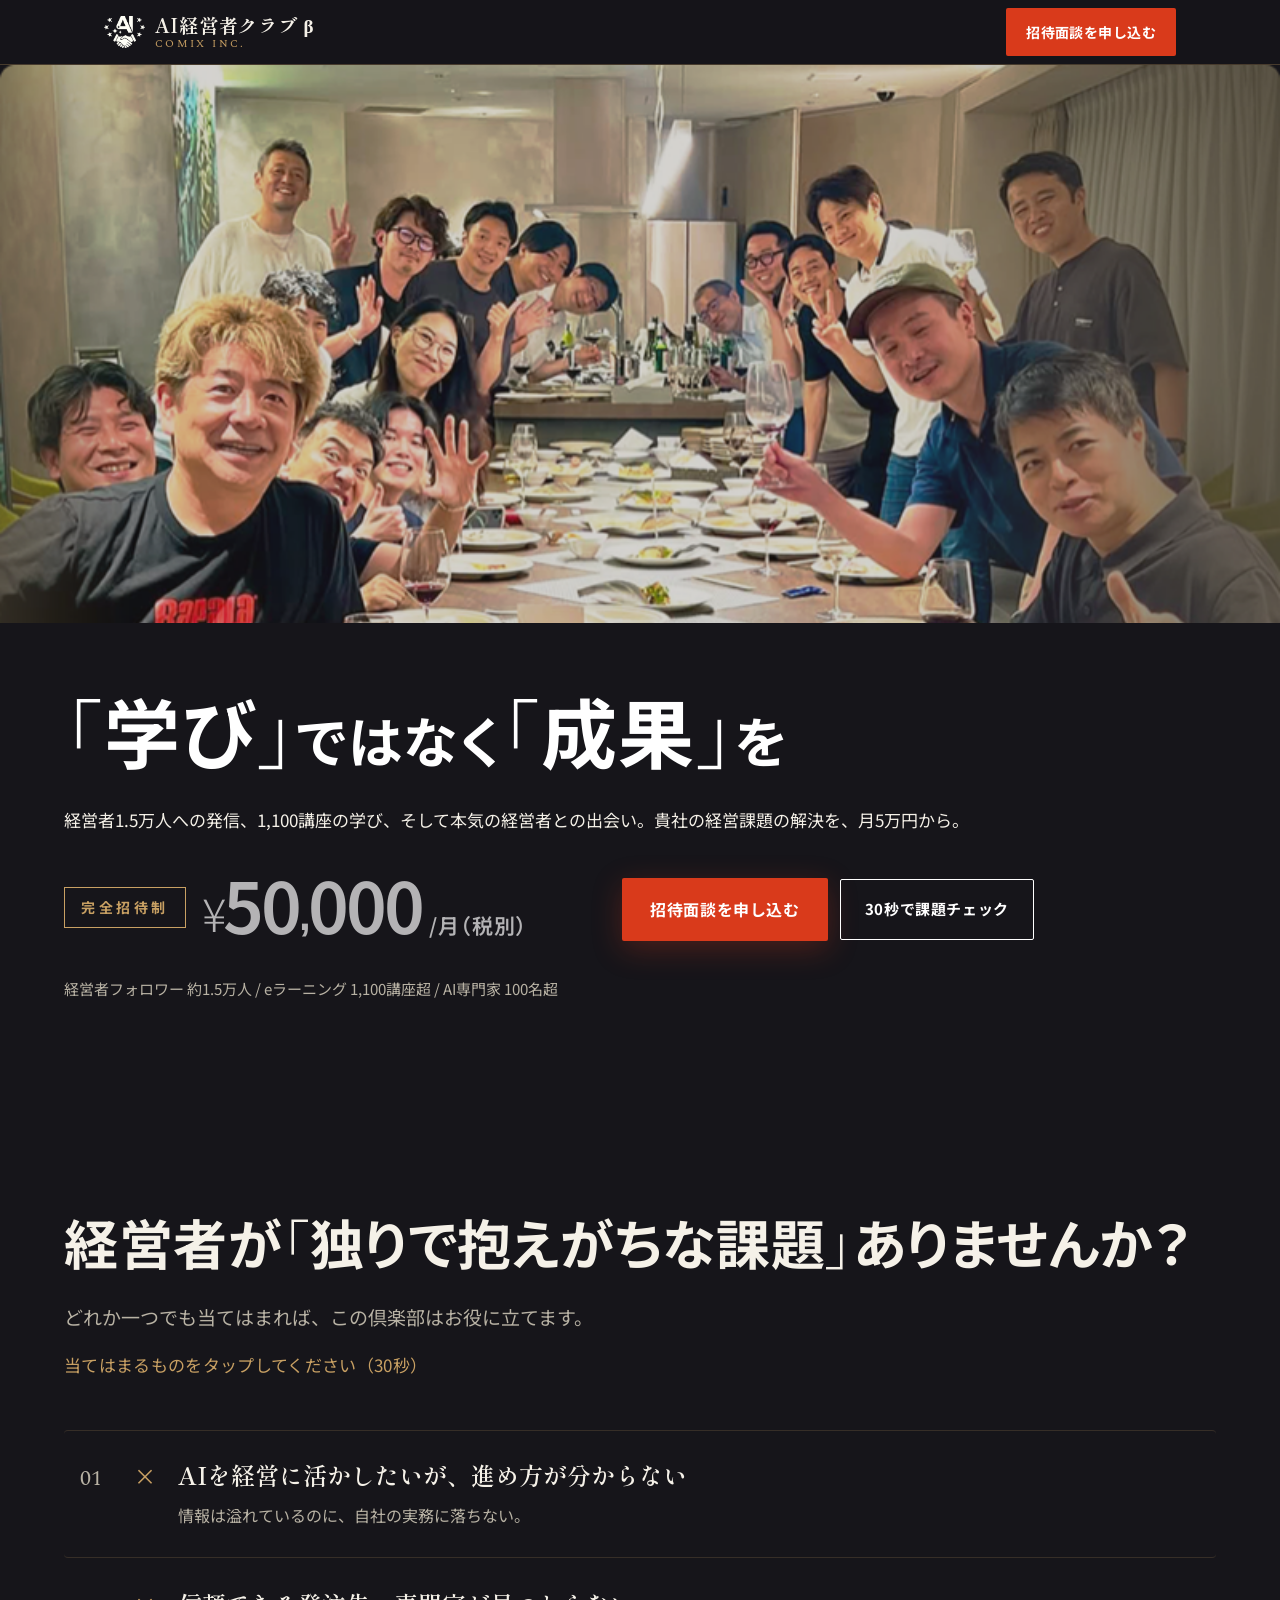
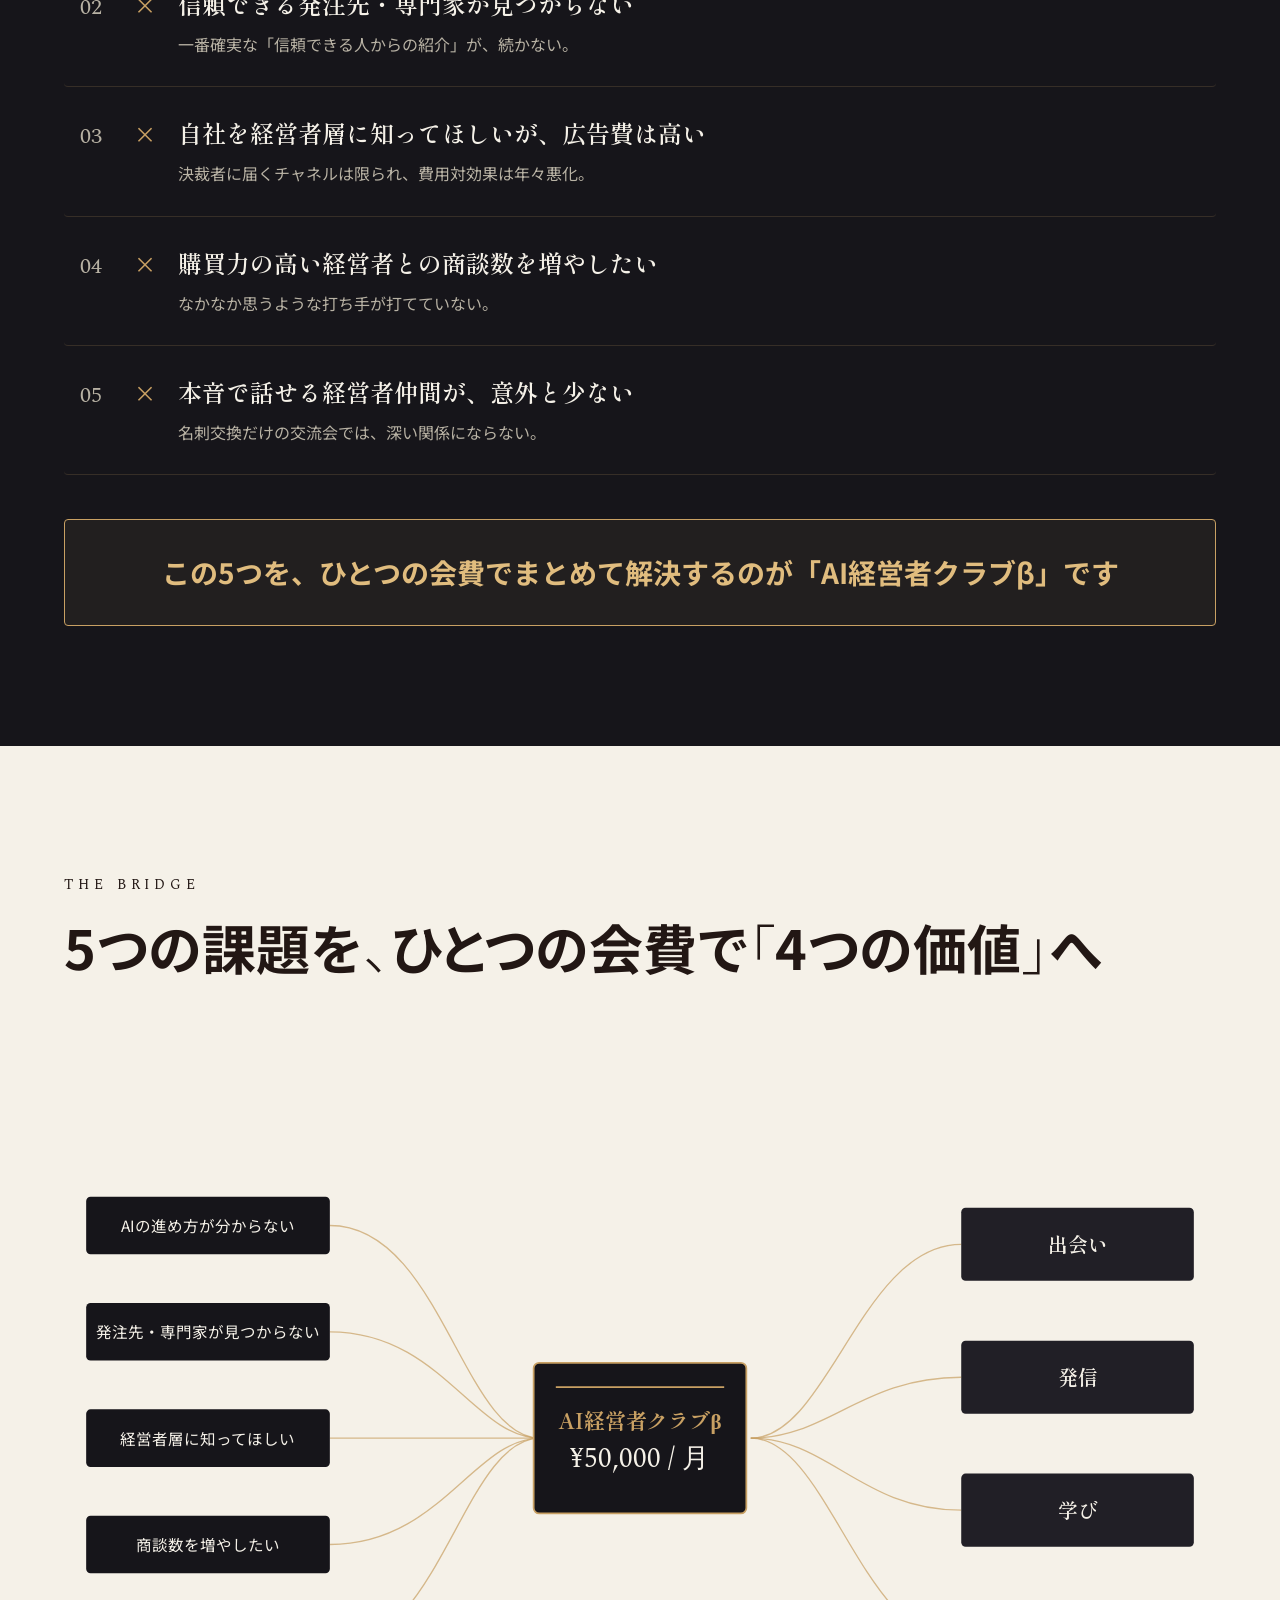
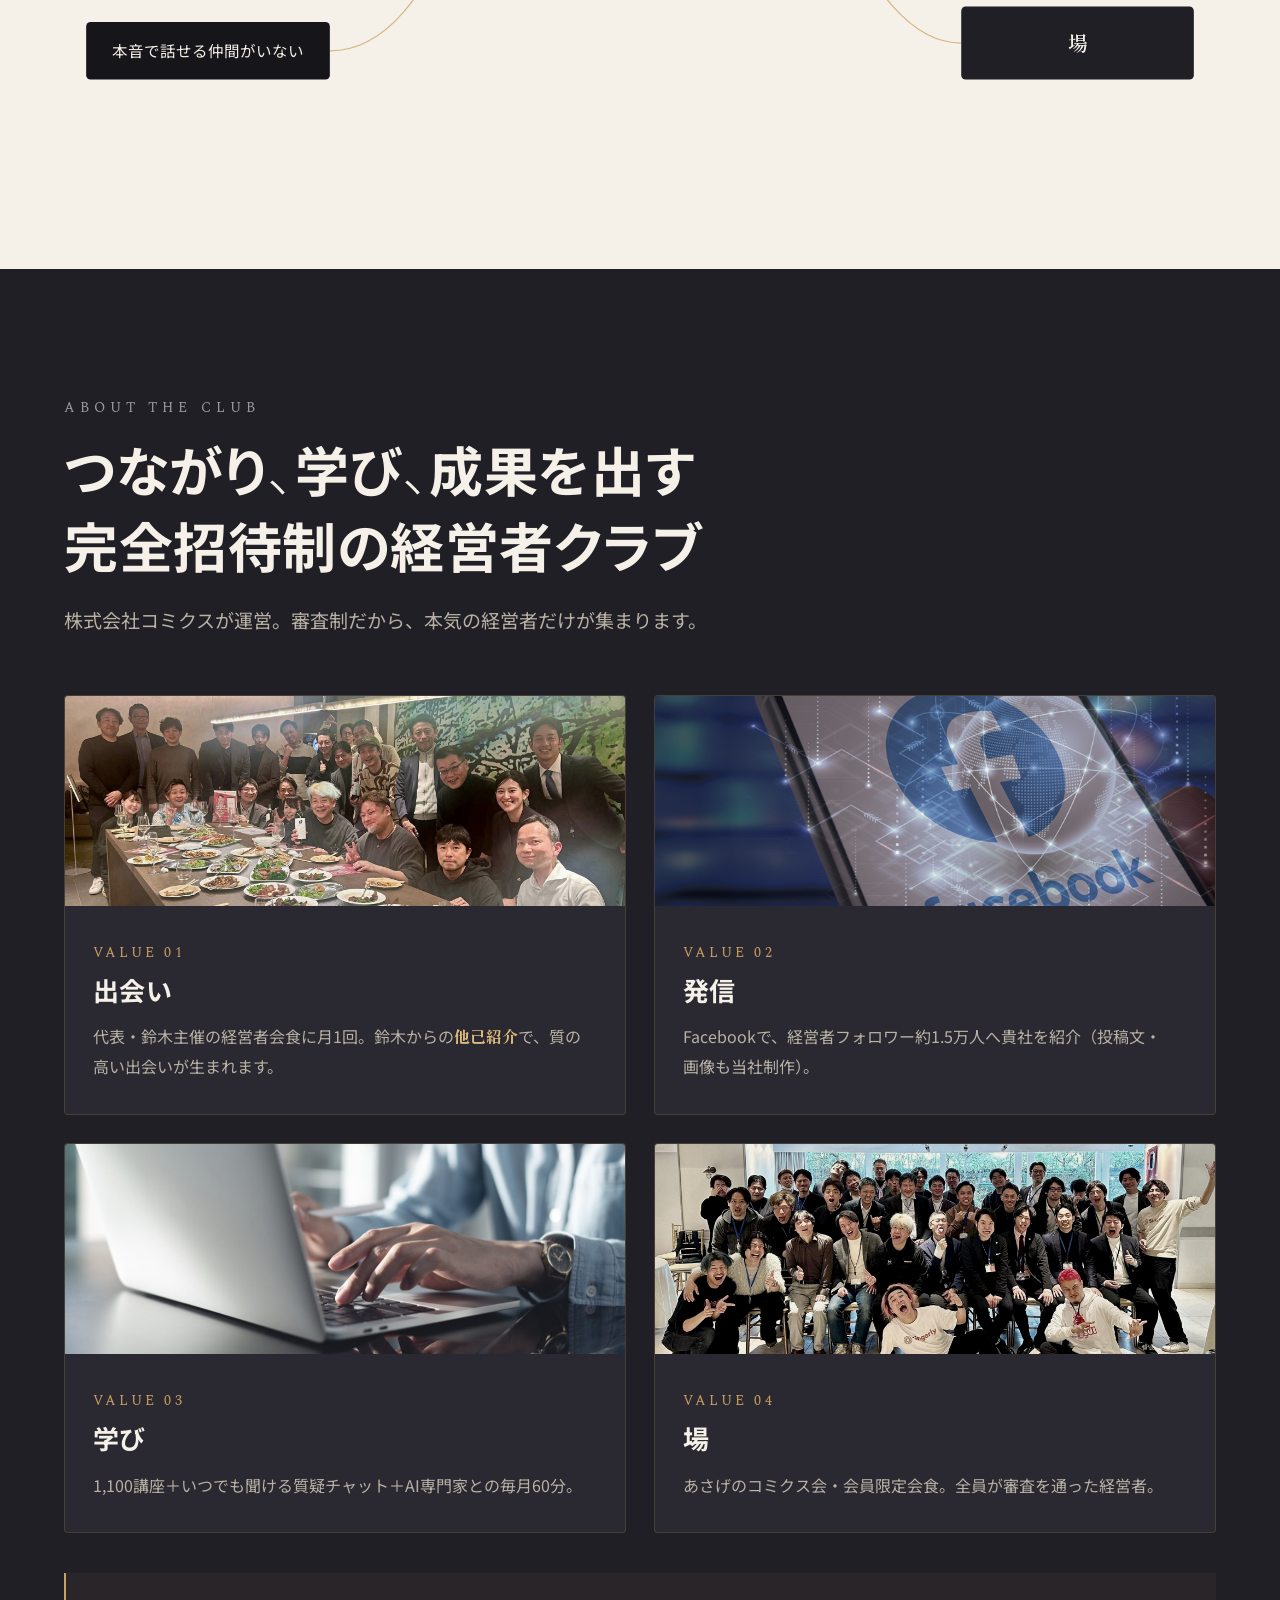
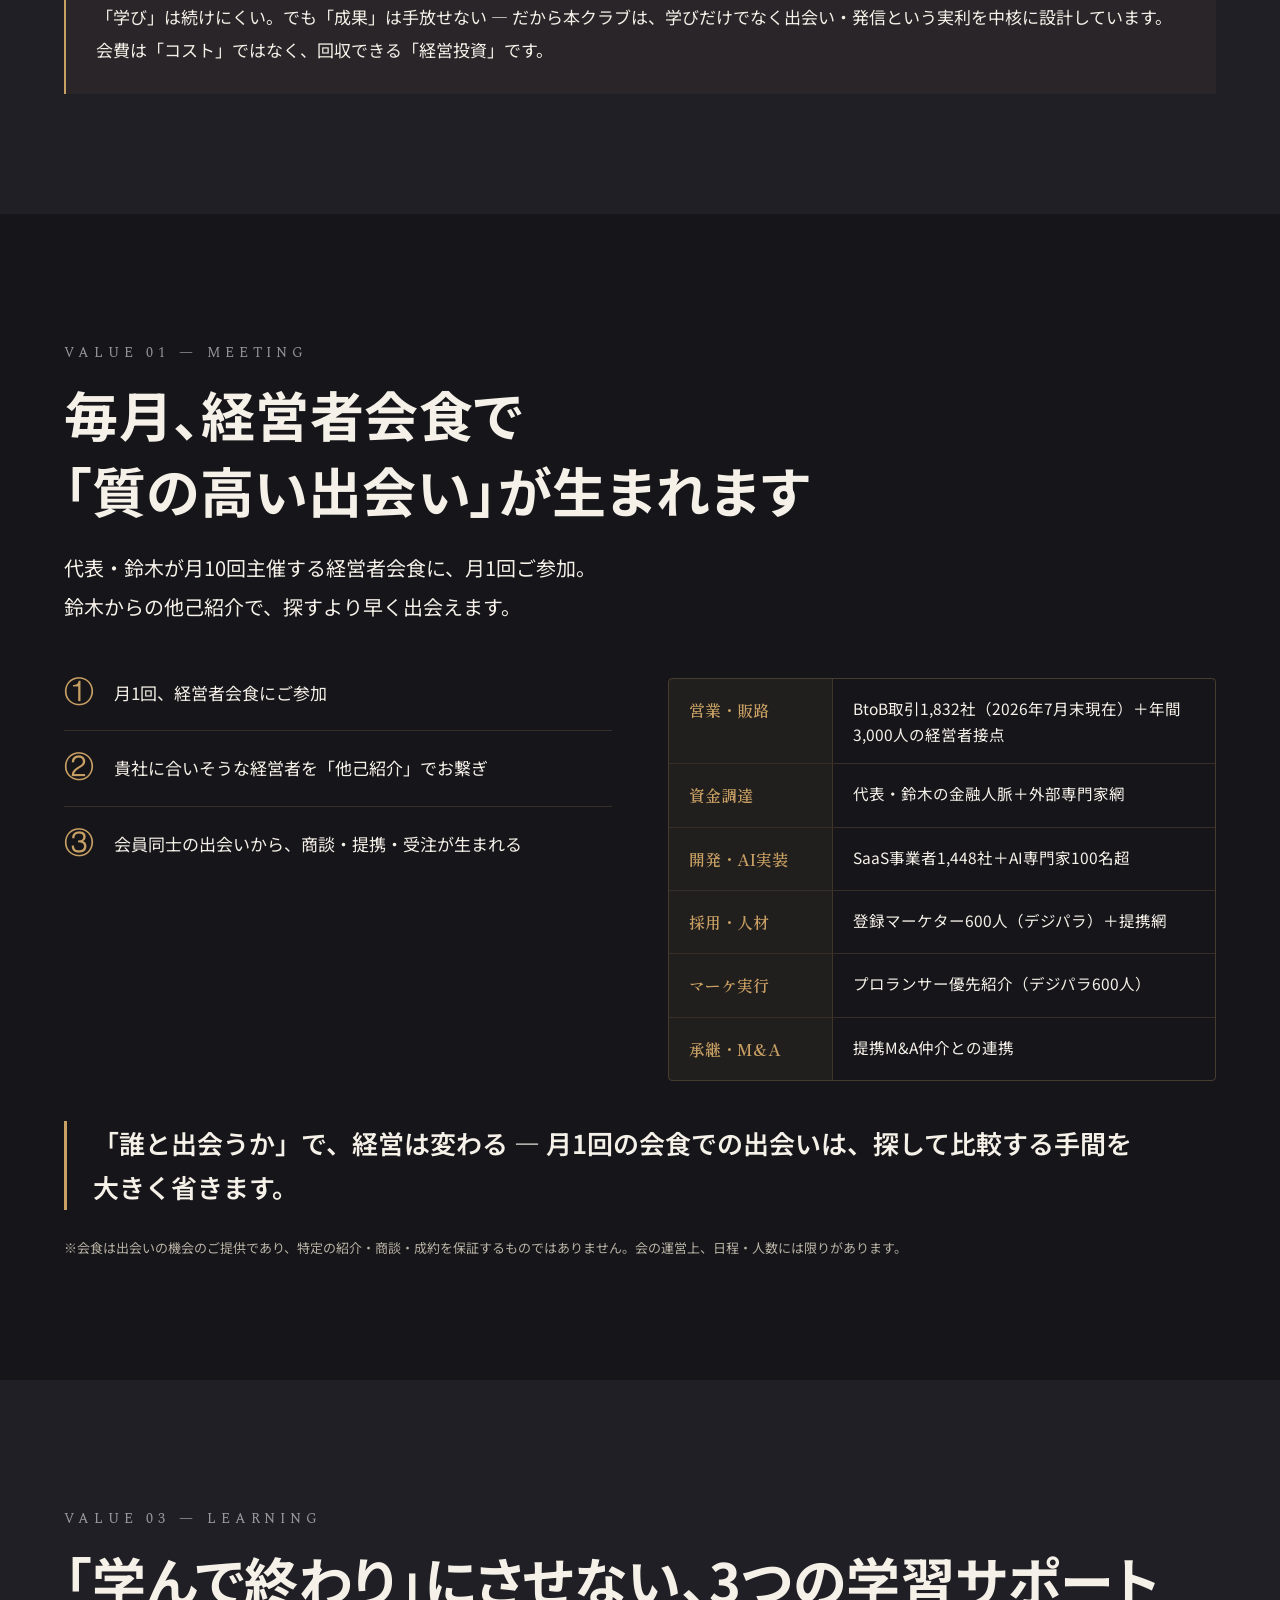
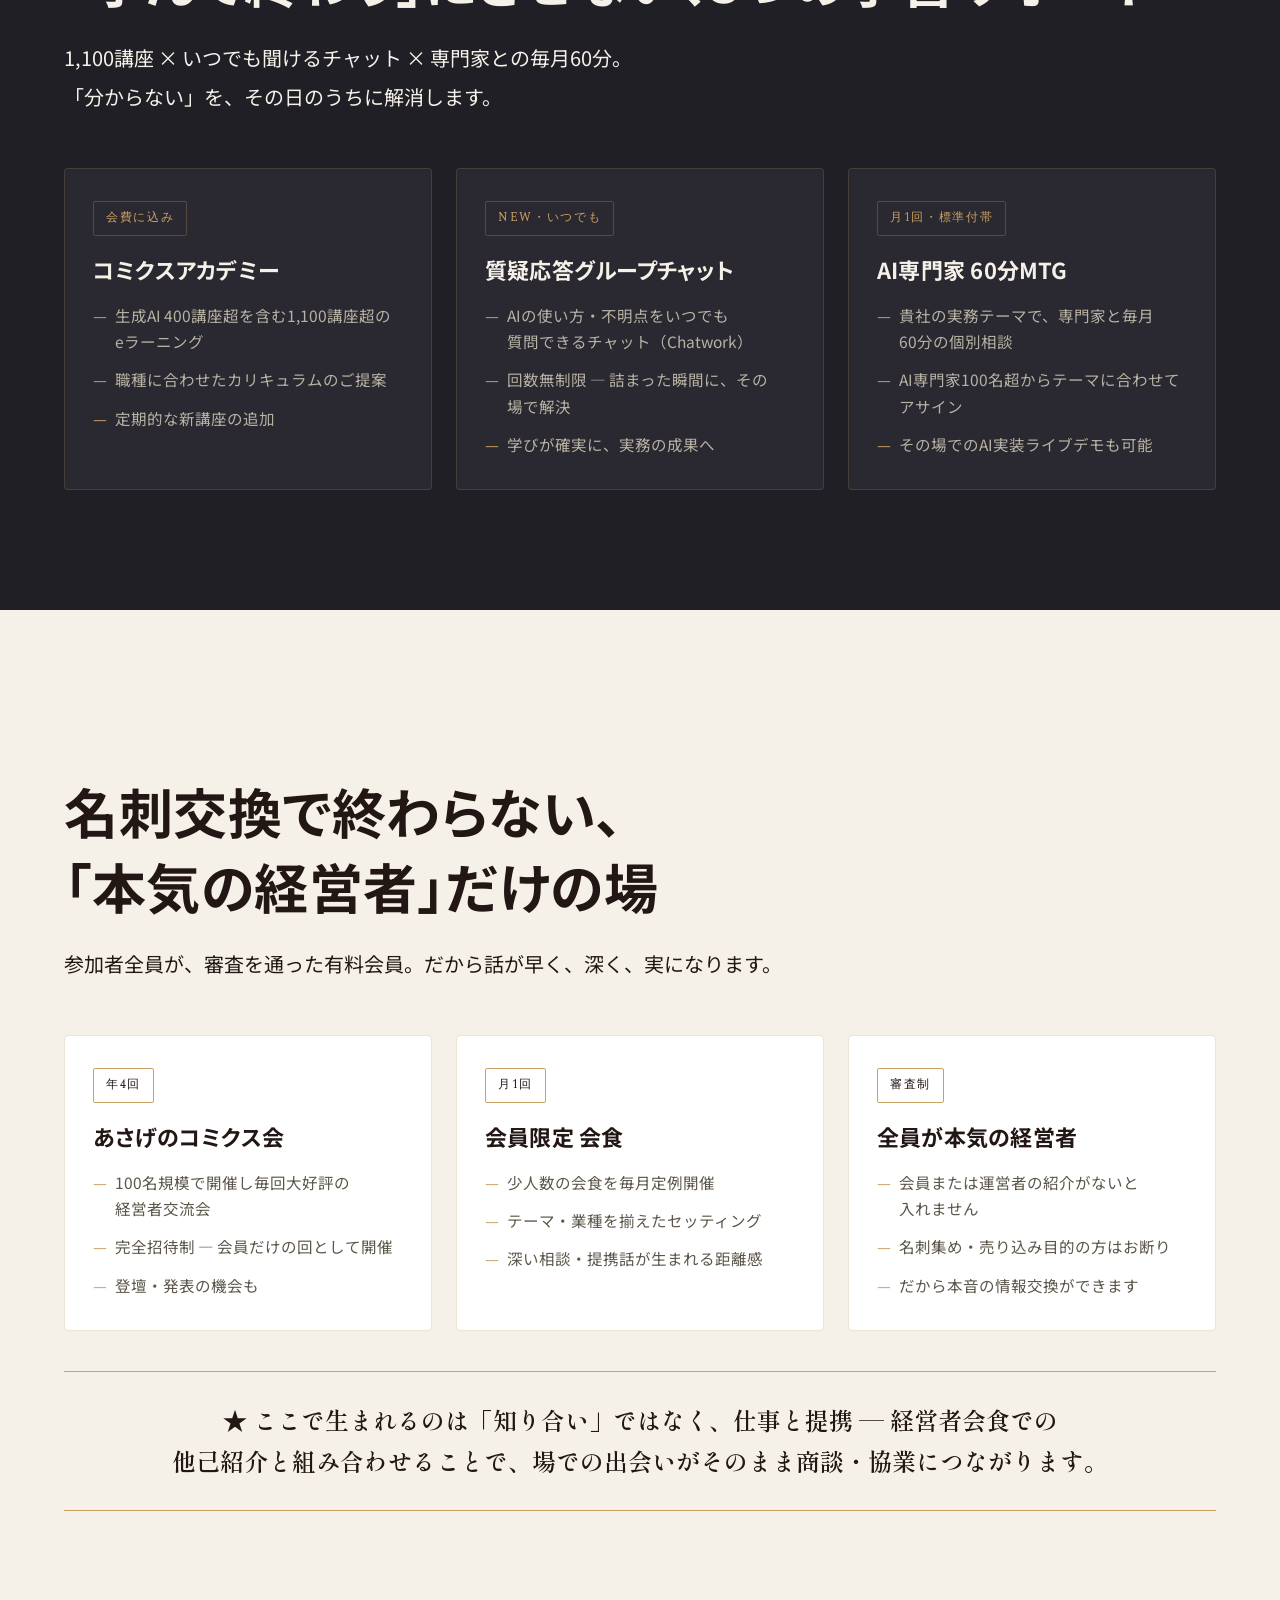
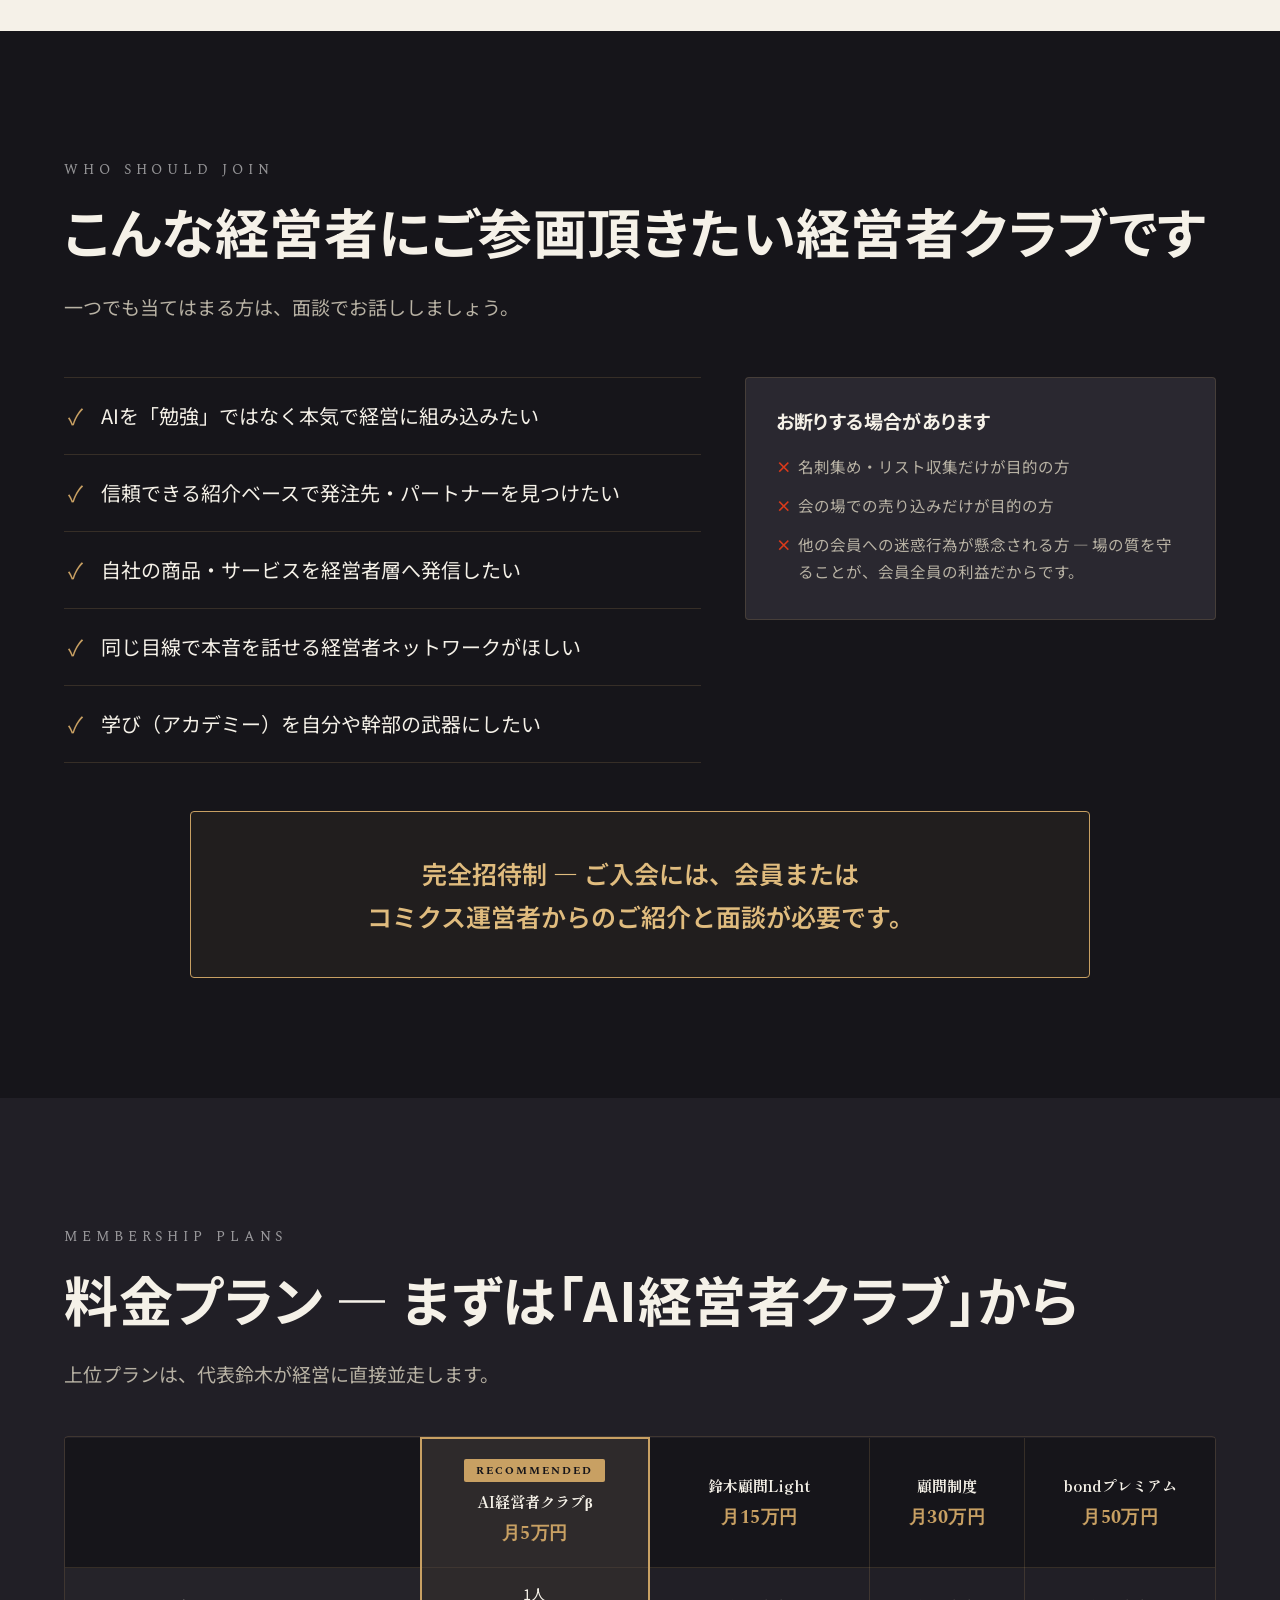
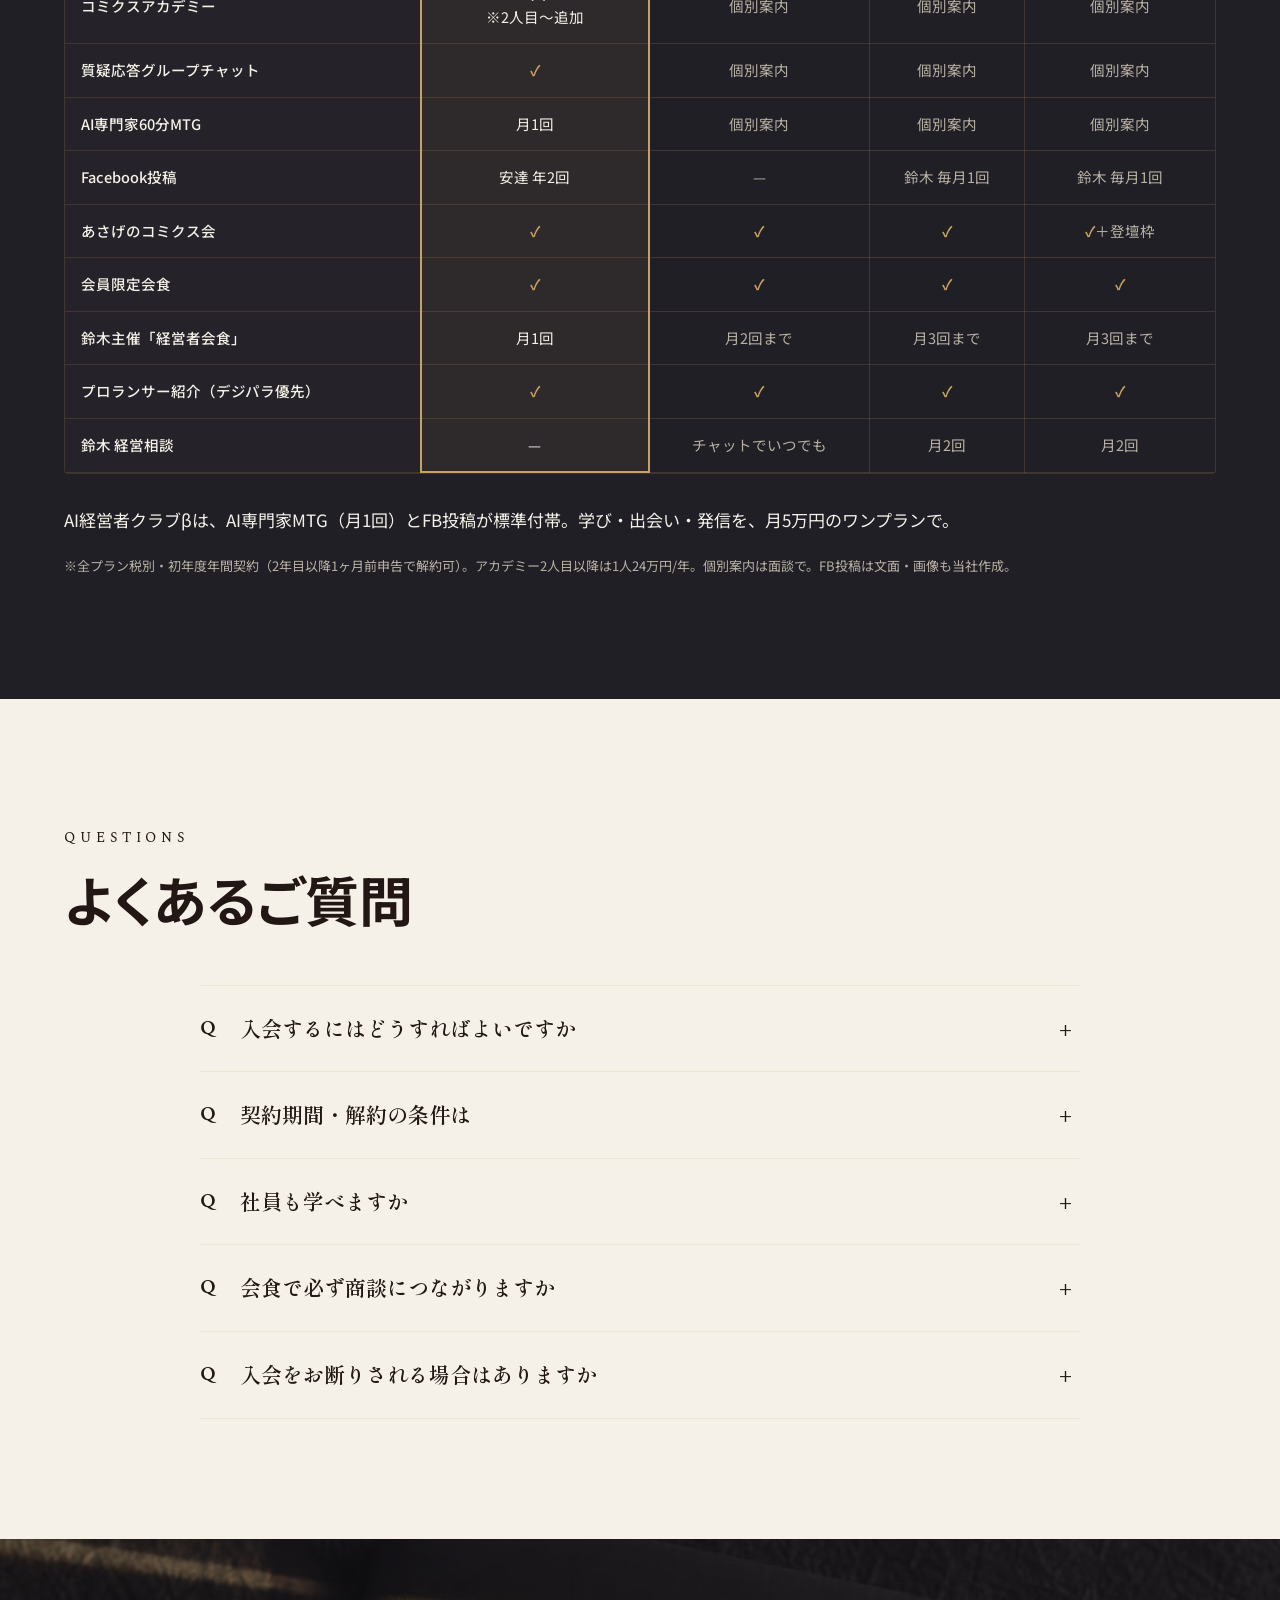
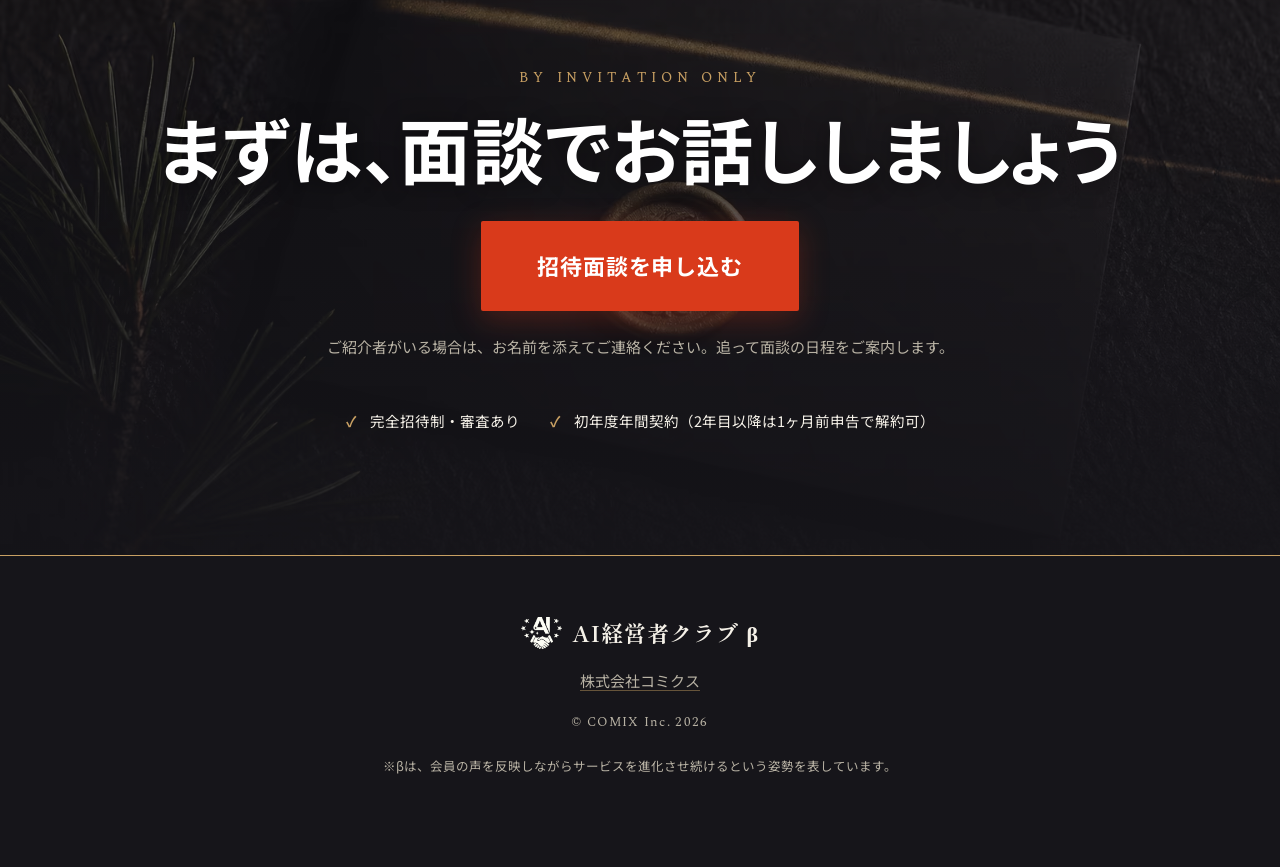
==== commit 1fa3c1cf: "fix: 対象経営者セクション見出し文言修正 Co-Authored-By: Claude Sonnet 4.6 <noreply@anthropic.com>" ====
--- a/index.html
+++ b/index.html
@@ -454,7 +454,7 @@
 <section class="s-ink">
   <div class="wrap">
     <span class="eyebrow reveal">Who Should Join</span>
-    <h2 class="sec-head reveal"><span>こんな経営者の<br class="sp-only">方に、</span><span>お越しいただきたい<br class="sp-only">クラブです</span></h2>
+    <h2 class="sec-head reveal"><span>こんな経営者に<br class="sp-only"></span><span>ご参画頂きたい<br class="sp-only">経営者クラブです</span></h2>
     <p class="sec-sub reveal">一つでも当てはまる方は、面談でお話ししましょう。</p>
 
     <div class="who-grid">
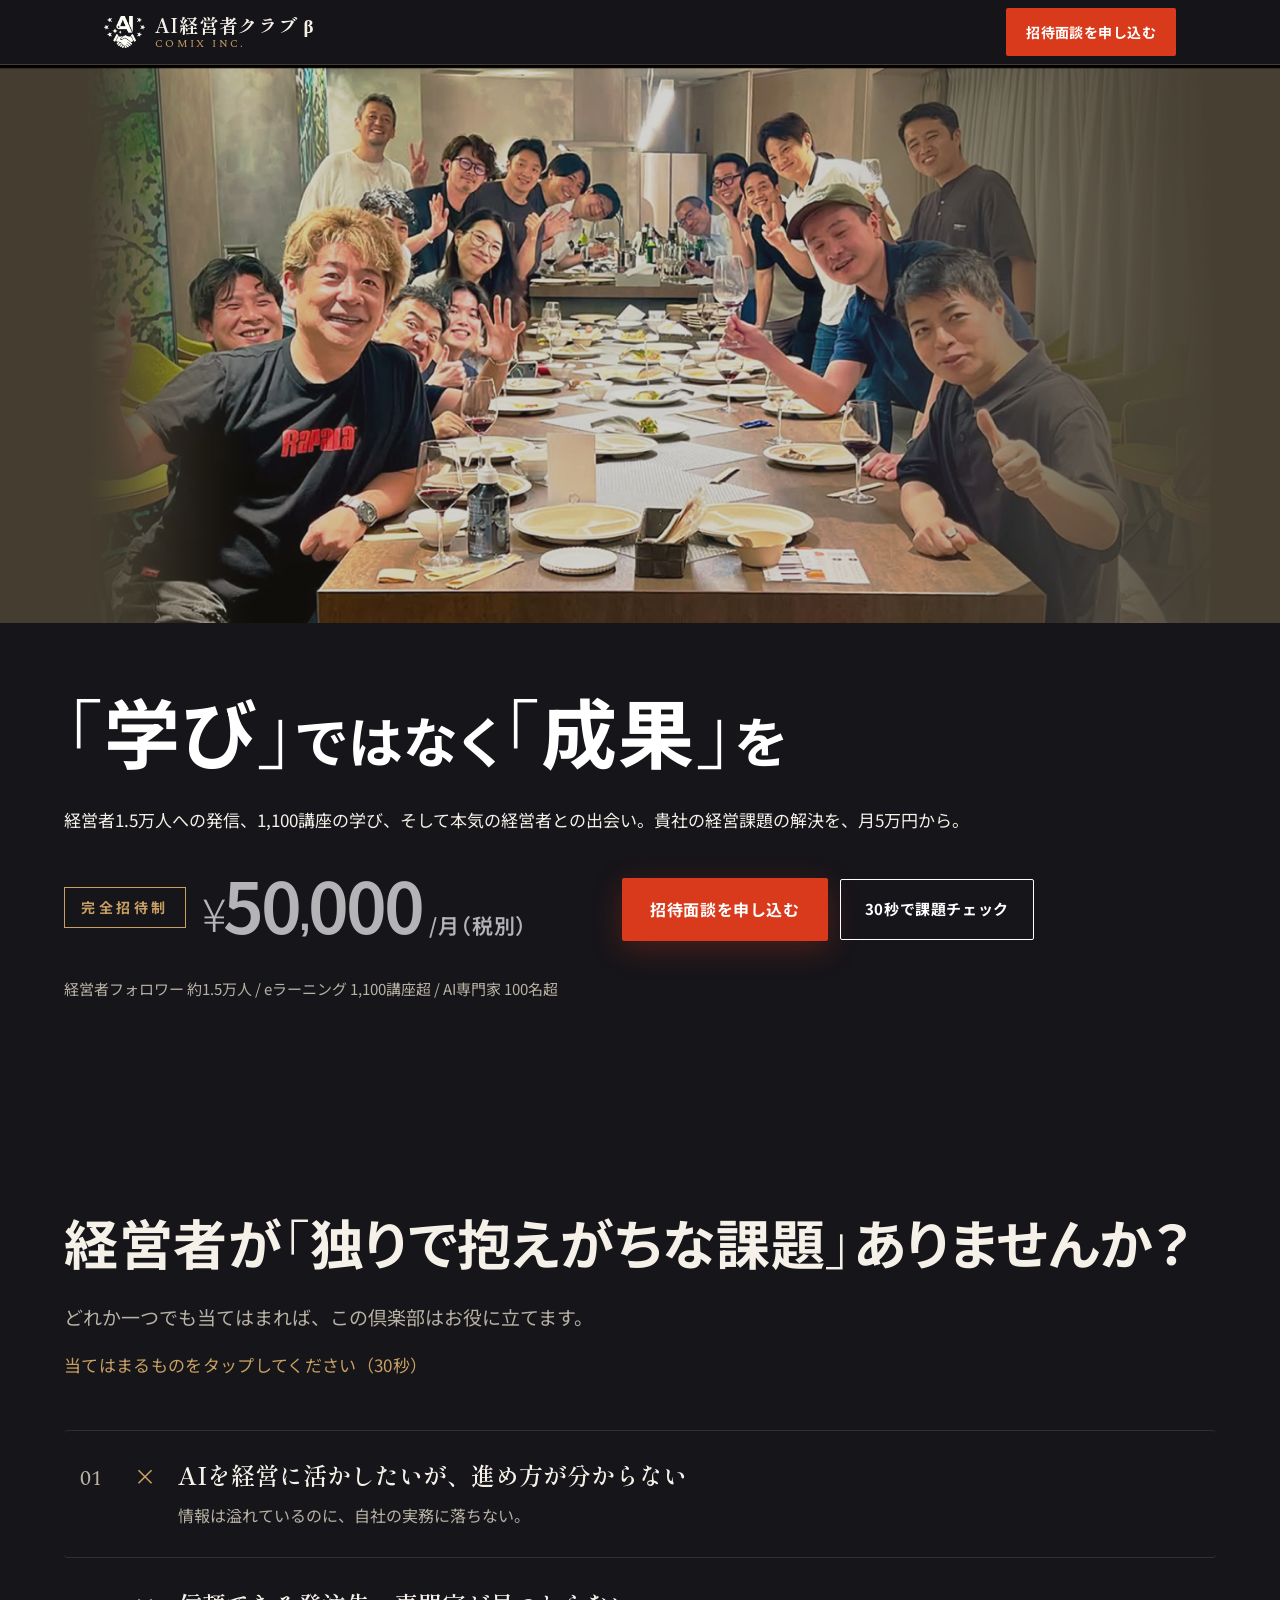
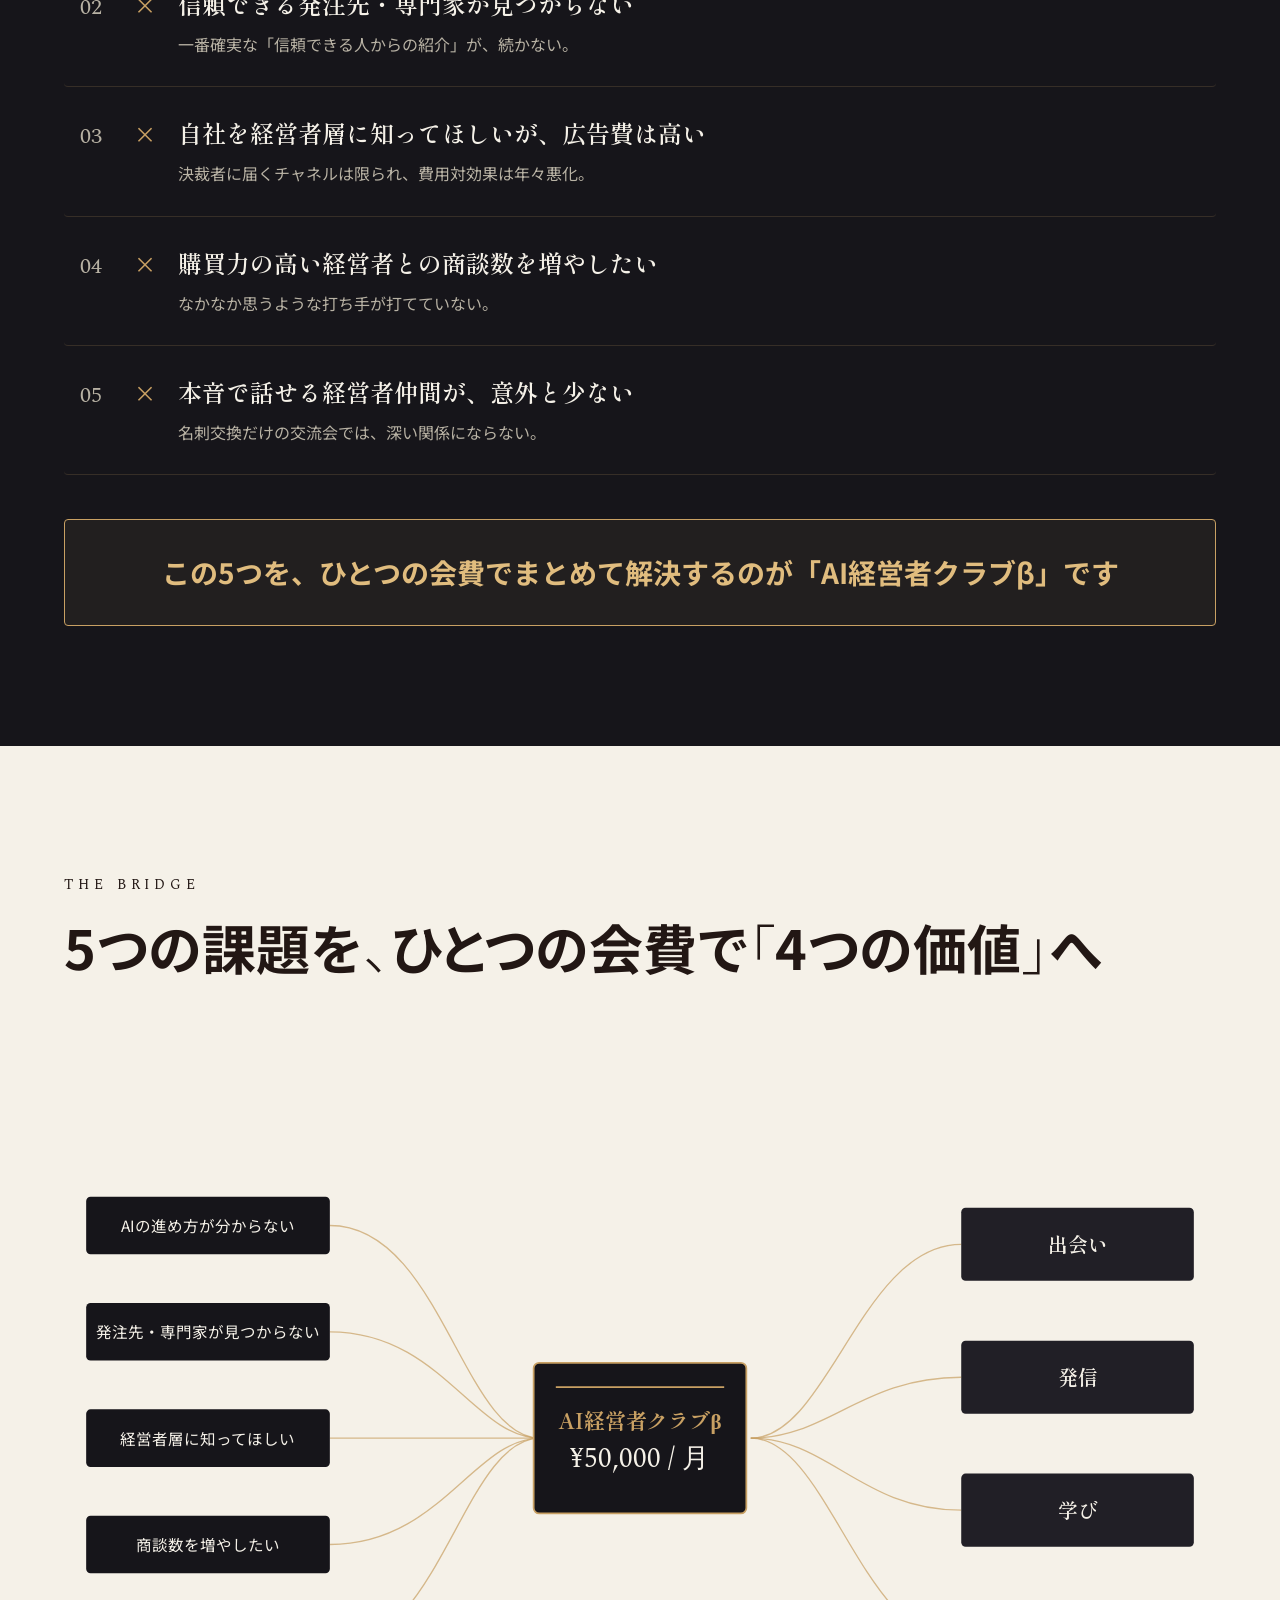
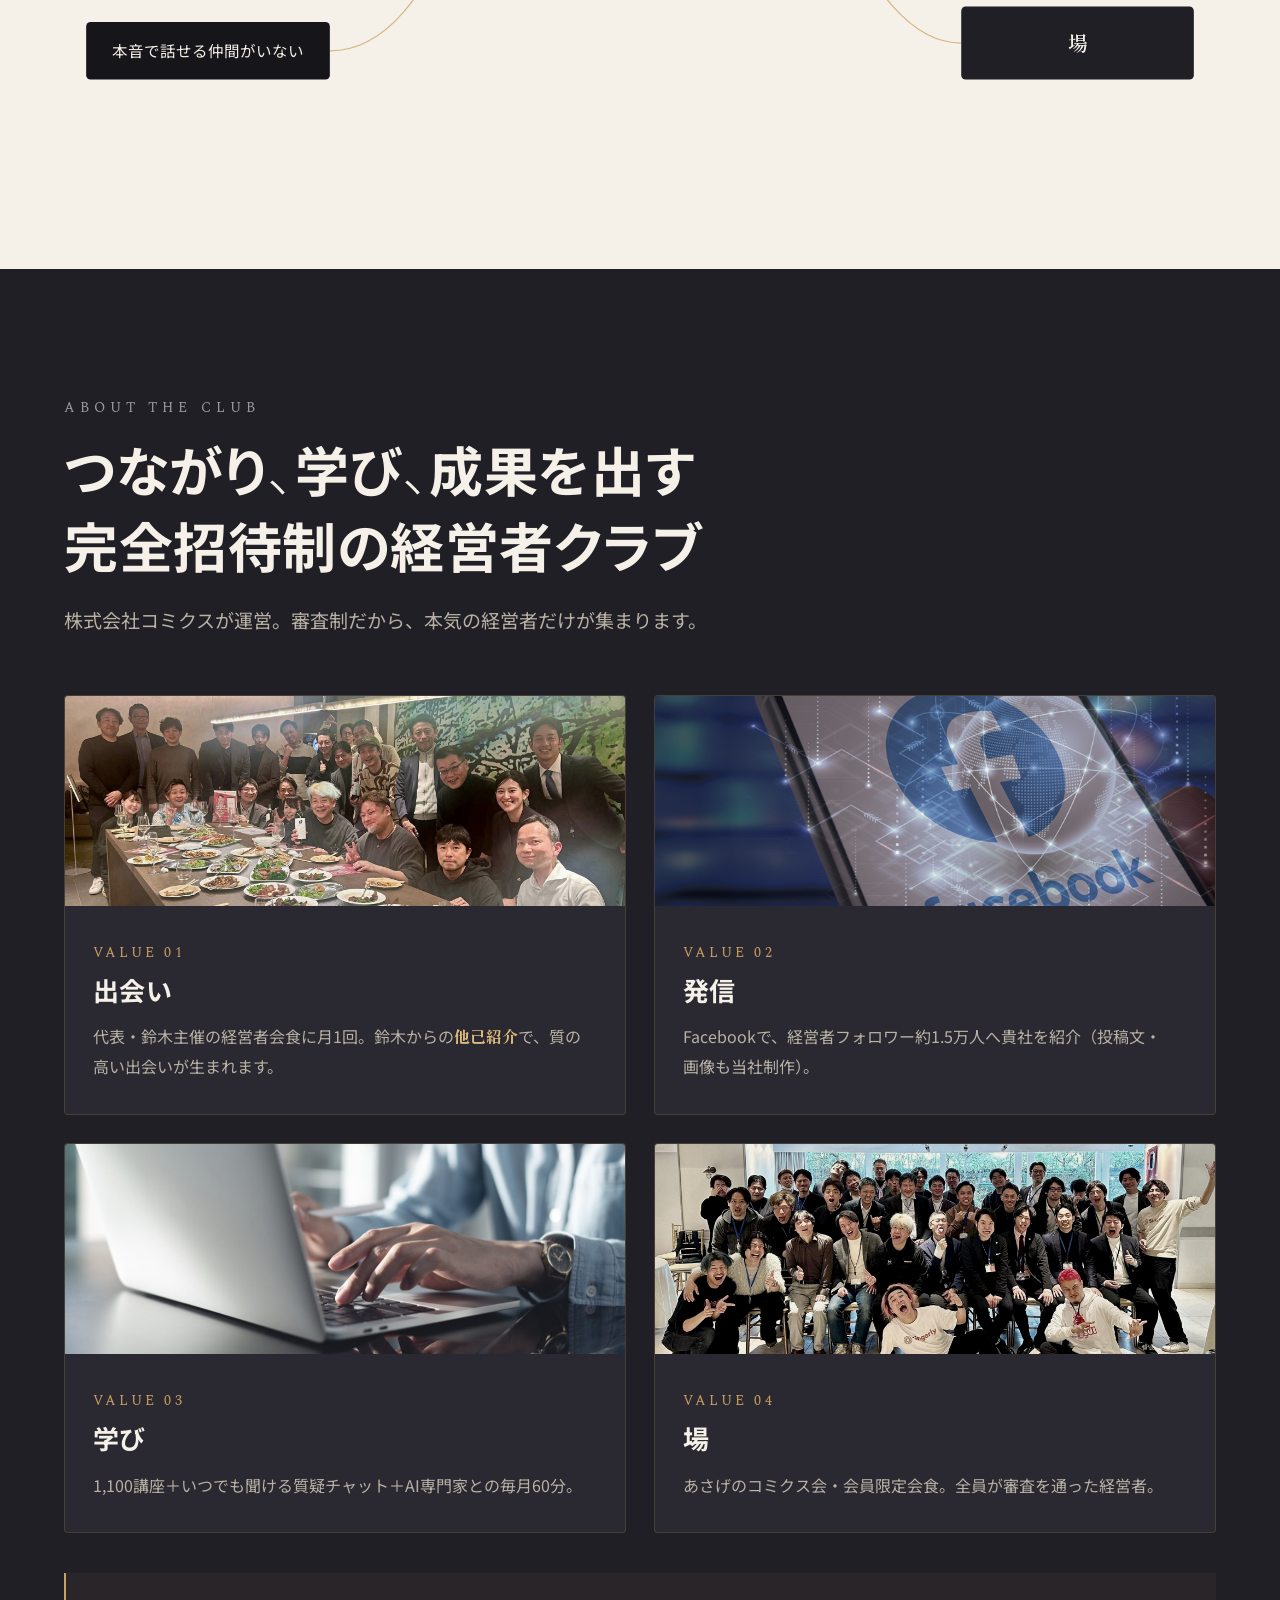
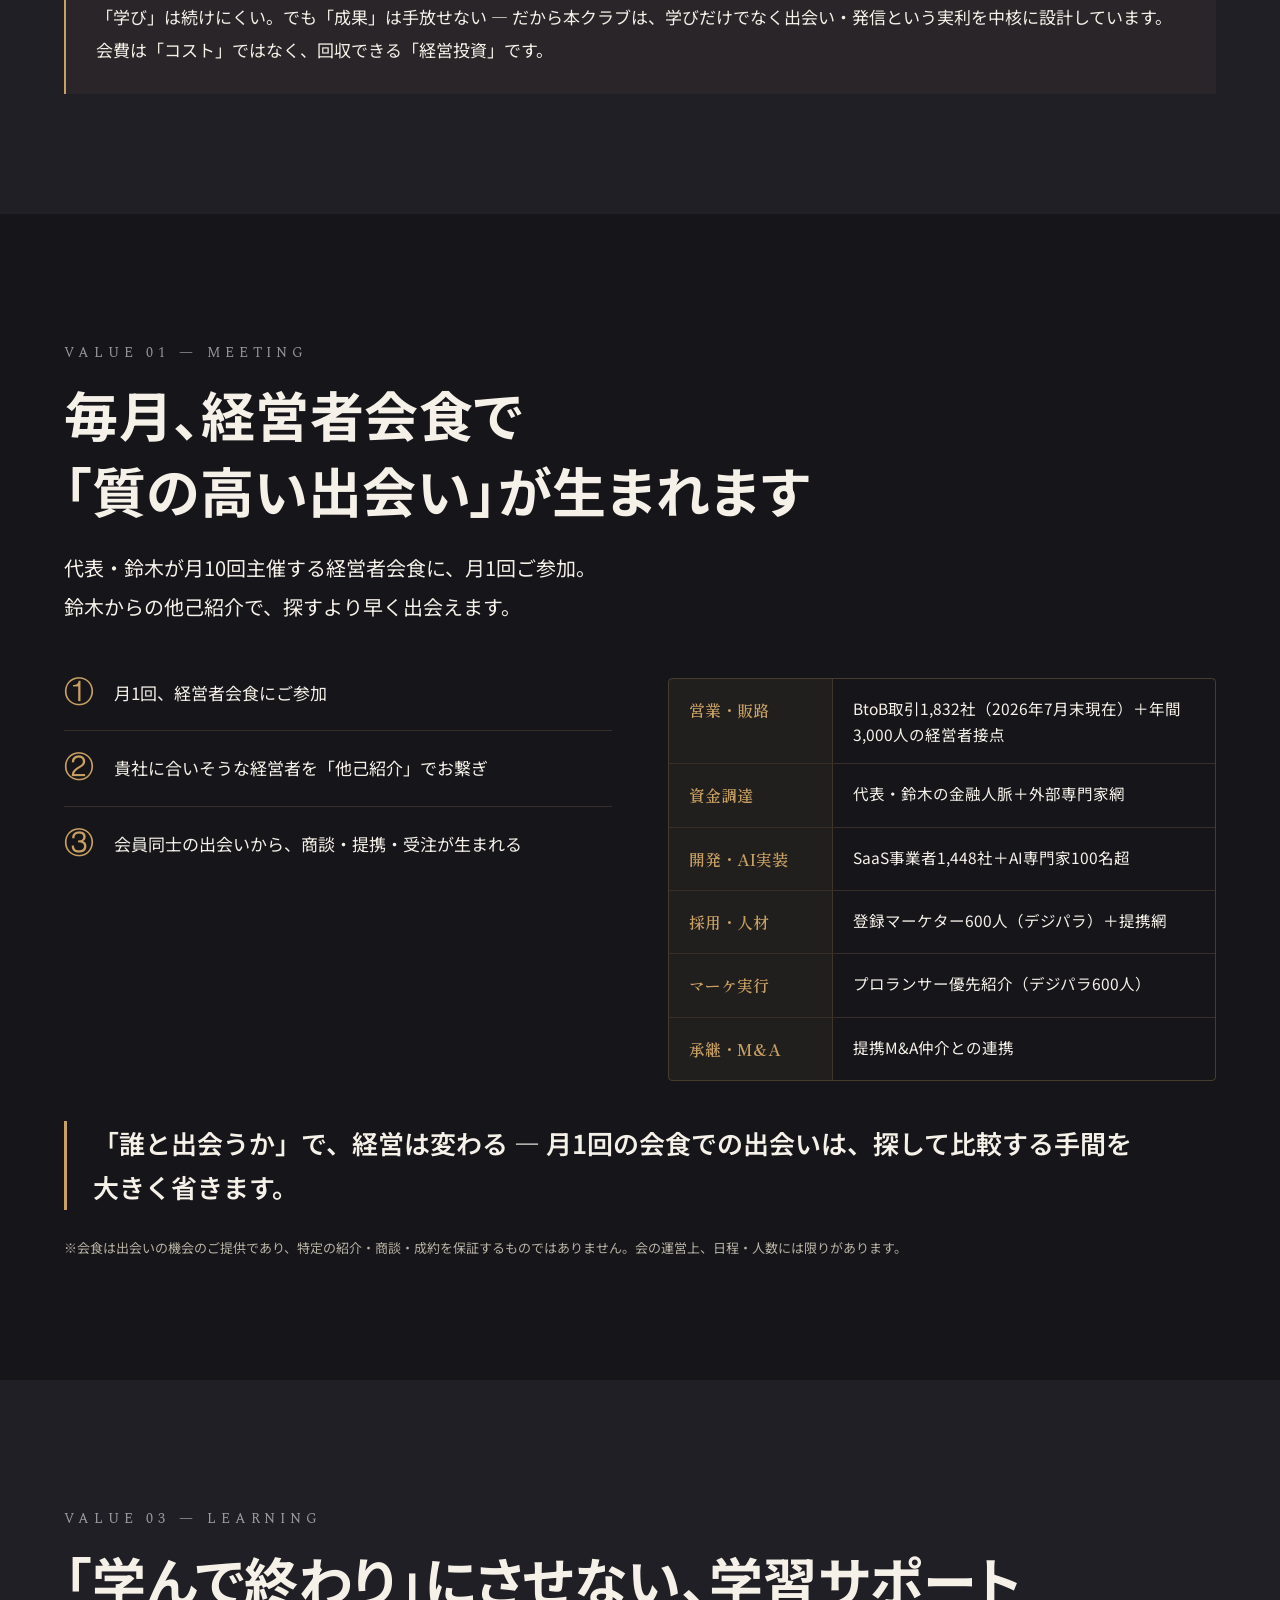
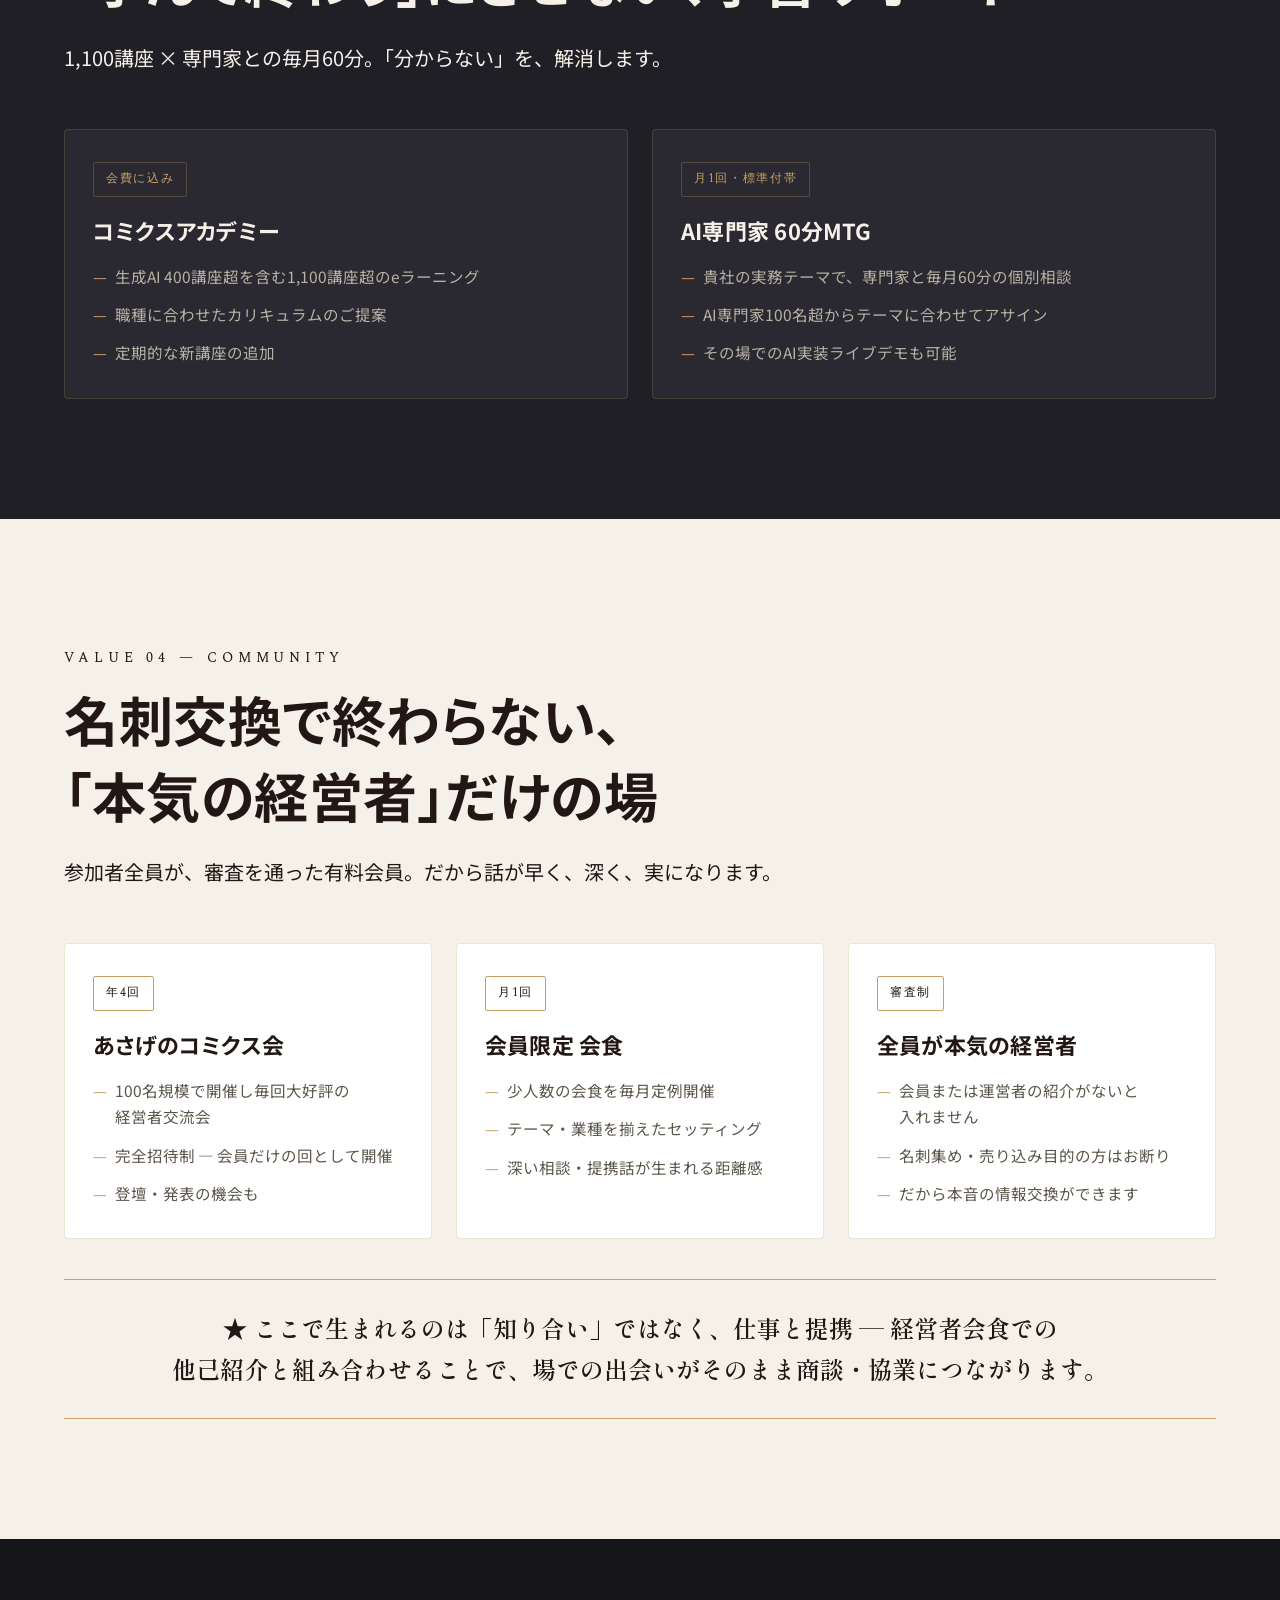
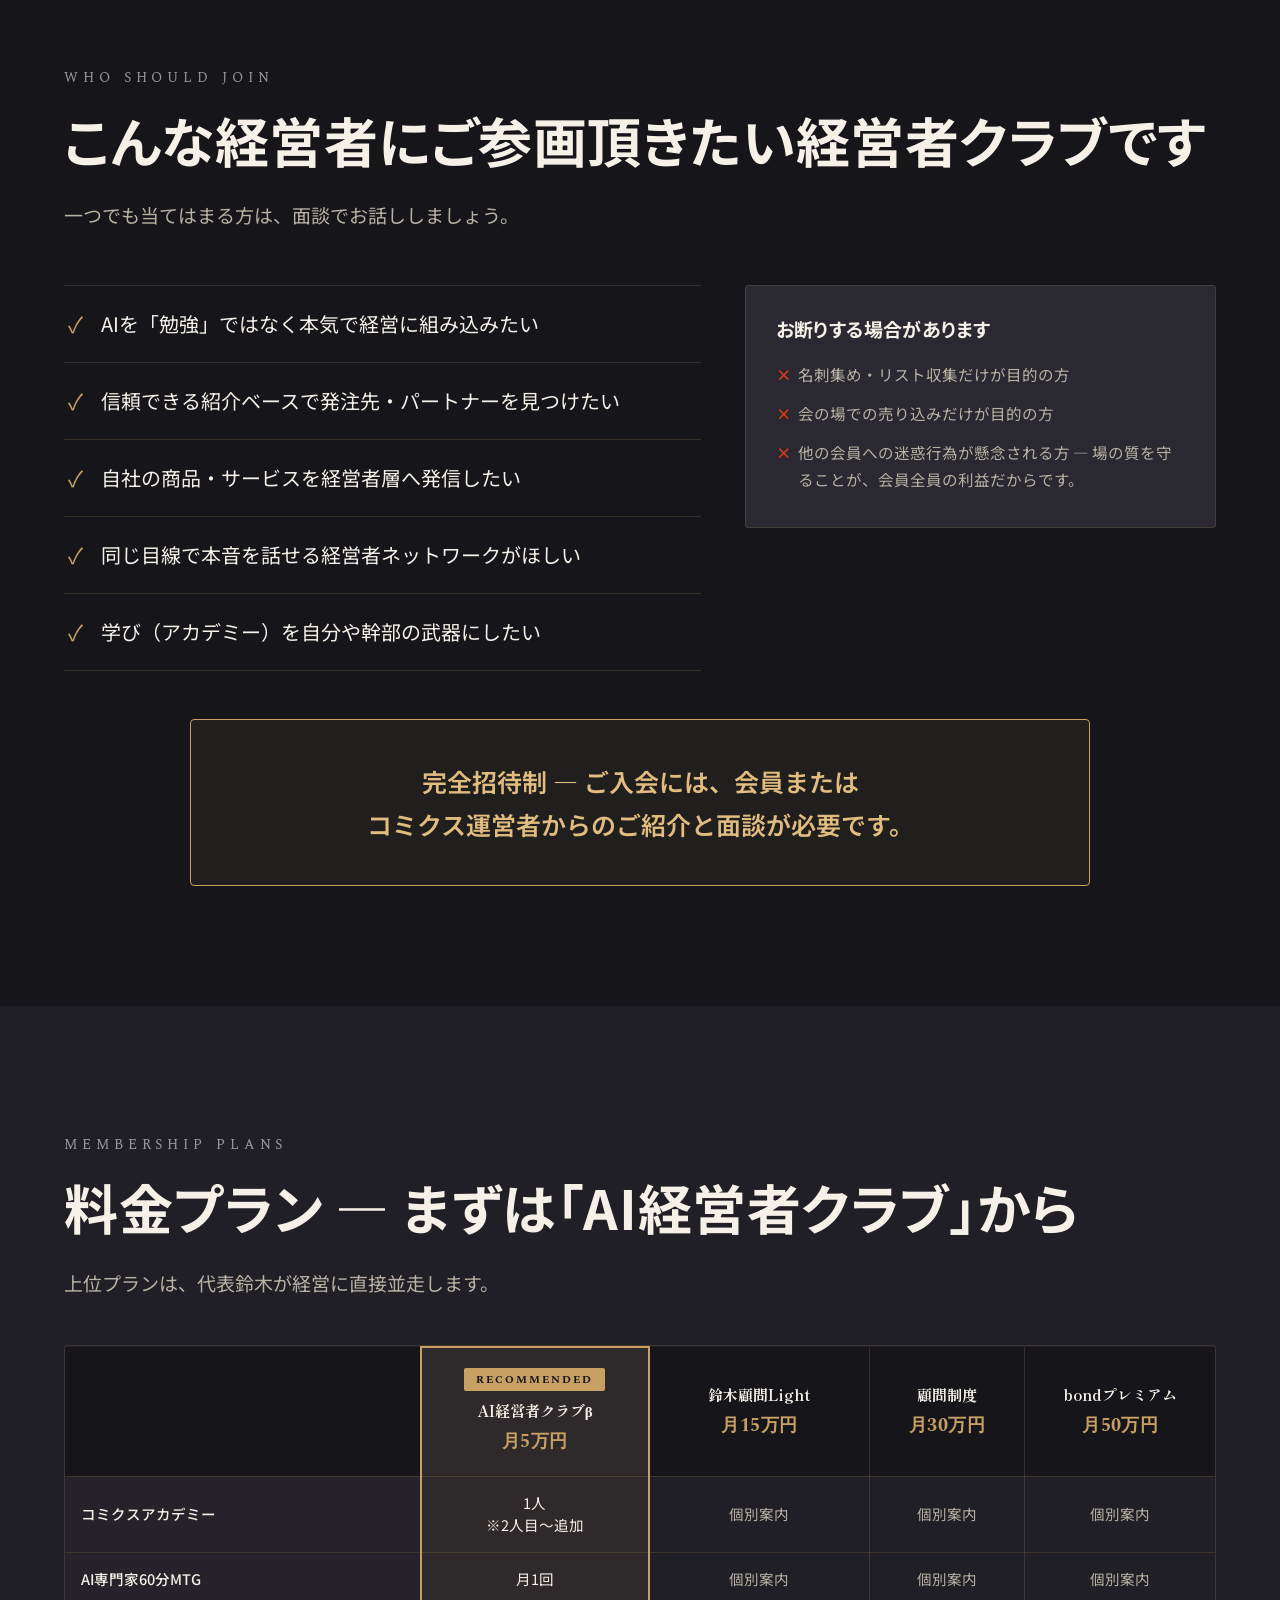
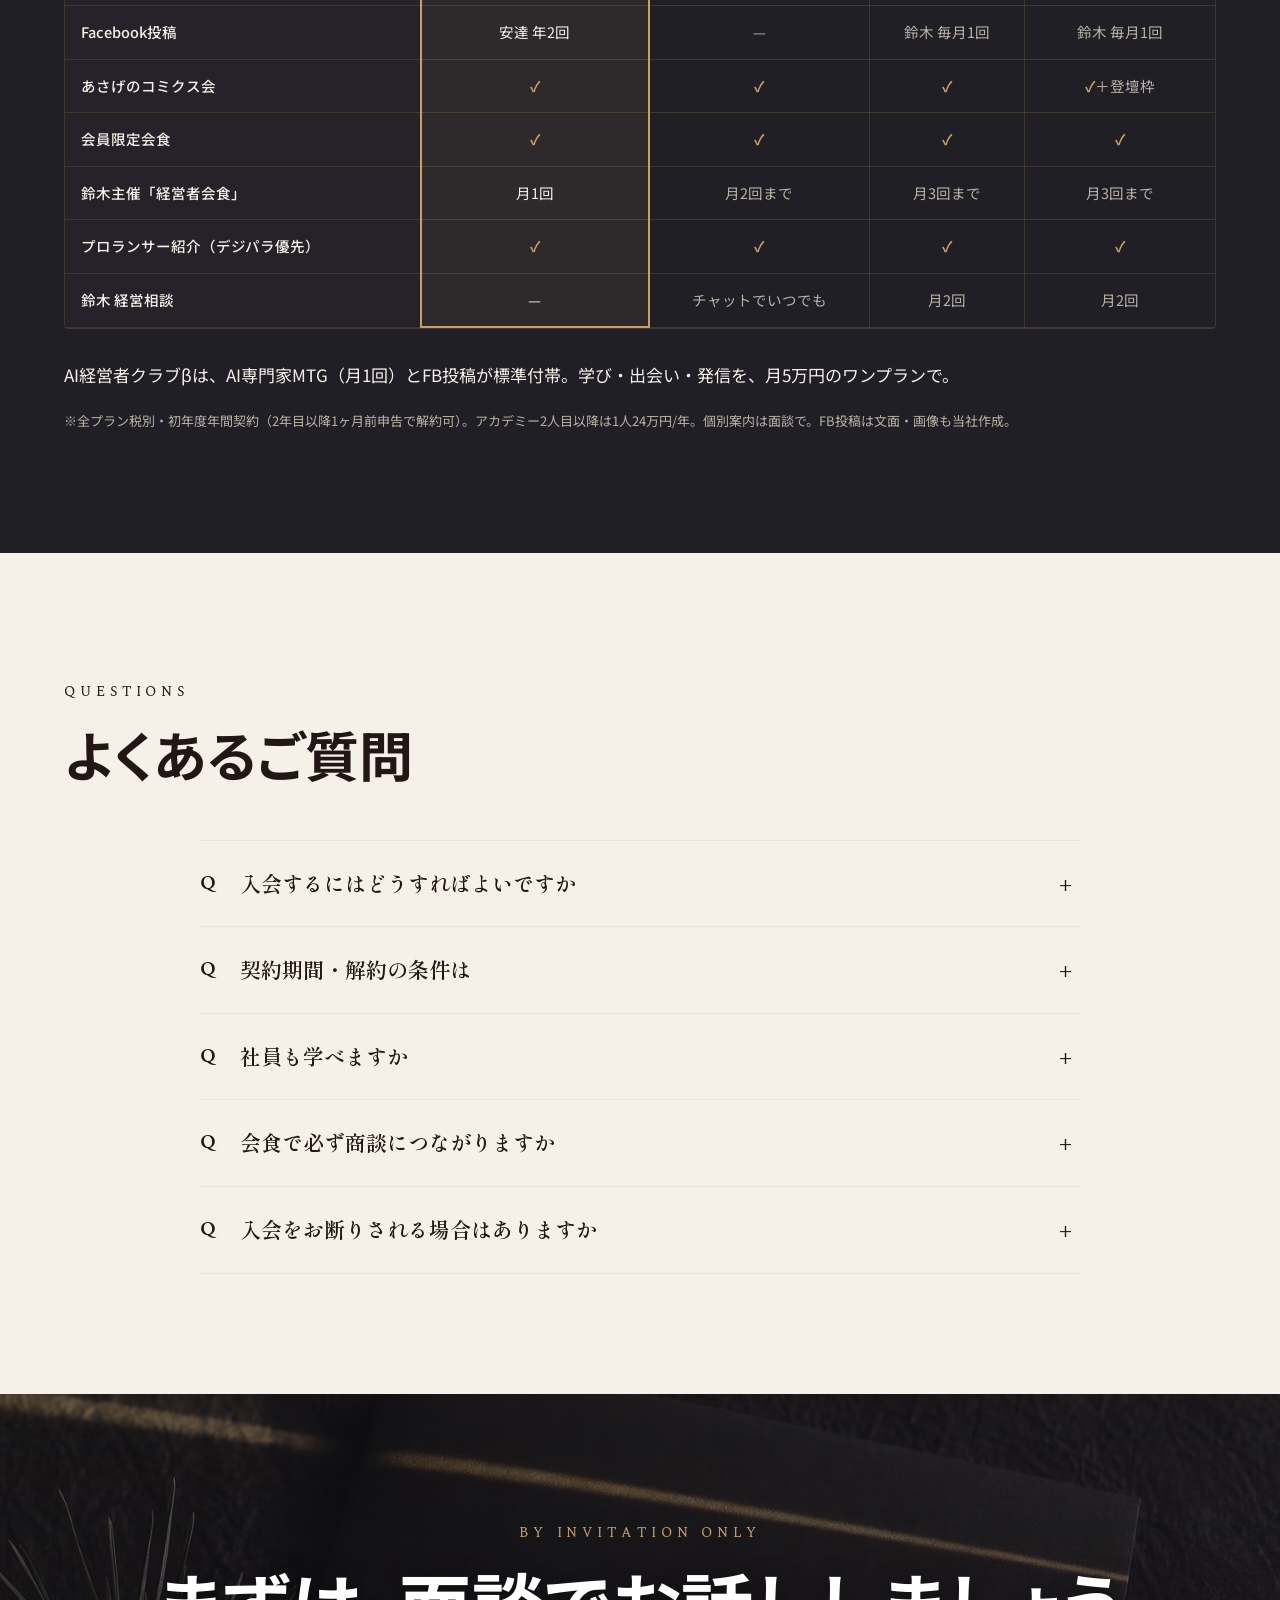
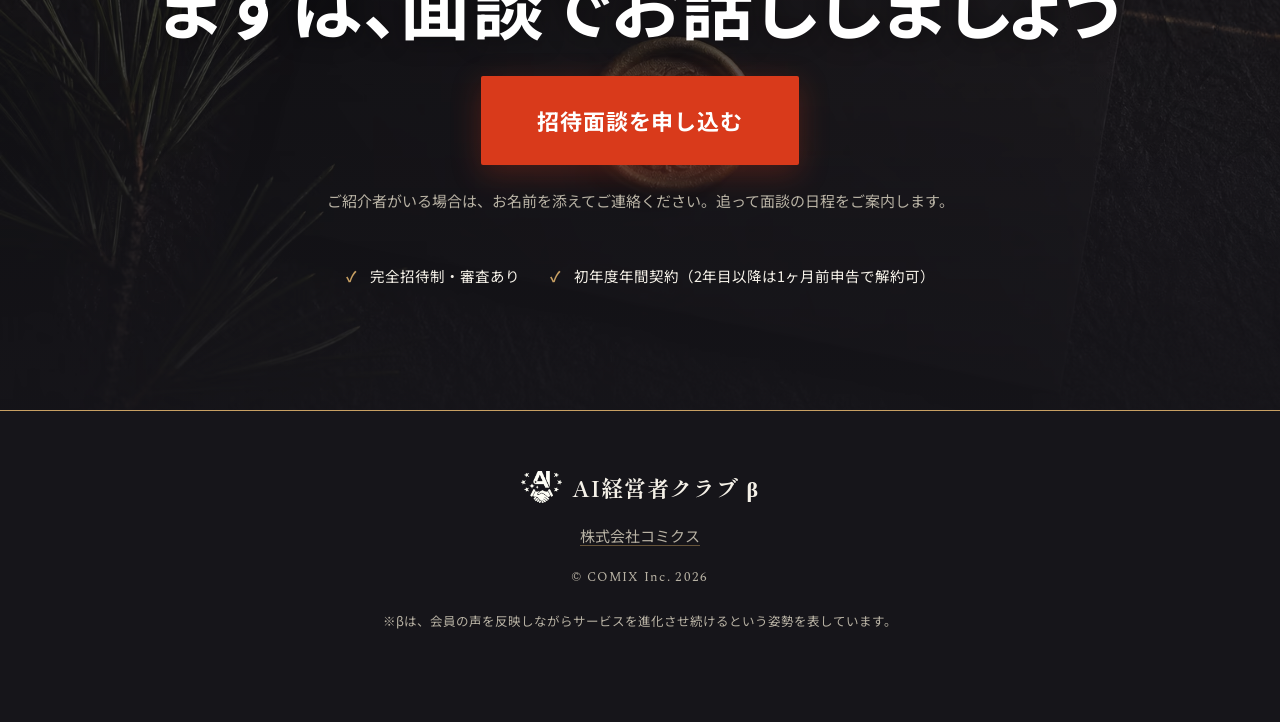
==== commit c3929b45: "fix: 学習サポートセクション文言・レイアウト調整 - 見出し・リード文の文言修正 - 質疑応答グループチャット削除 - 2カードレイアウトをduoクラス（2列グリッド）で修正  Co-Author" ====
--- a/index.html
+++ b/index.html
@@ -373,10 +373,10 @@
 <section class="s-charcoal">
   <div class="wrap">
     <span class="eyebrow reveal">Value 03 — Learning</span>
-    <h2 class="sec-head reveal"><span>「学んで終わり」に<br class="sp-only">させない、</span><span>3つの学習サポート</span></h2>
-    <p class="lead-txt reveal">1,100講座 × いつでも聞けるチャット × 専門家との毎月60分。<br class="pc">「分からない」を、<span class="nb">その日のうちに</span>解消します。</p>
-
-    <div class="tri">
+    <h2 class="sec-head reveal"><span>「学んで終わり」にさせない、</span><span>学習サポート</span></h2>
+    <p class="lead-txt reveal">1,100講座 × 専門家との毎月60分。<br class="sp-only">「分からない」を、解消します。</p>
+
+    <div class="duo">
       <article class="tcard reveal">
         <span class="tlabel">会費に込み</span>
         <h3>コミクスアカデミー</h3>
@@ -387,15 +387,6 @@
         </ul>
       </article>
       <article class="tcard reveal">
-        <span class="tlabel">NEW・いつでも</span>
-        <h3>質疑応答グループチャット</h3>
-        <ul>
-          <li>AIの使い方・不明点をいつでも質問できるチャット（Chatwork）</li>
-          <li>回数無制限 — 詰まった瞬間に、その場で解決</li>
-          <li>学びが確実に、実務の成果へ</li>
-        </ul>
-      </article>
-      <article class="tcard reveal">
         <span class="tlabel">月1回・標準付帯</span>
         <h3>AI専門家 60分MTG</h3>
         <ul>
@@ -410,6 +401,7 @@
 </section>
 
 <!-- ============ 8. VALUE 04 — COMMUNITY (LIGHT) ============ -->
+
 <section class="s-paper">
   <div class="wrap">
     <span class="eyebrow eyebrow--light reveal">Value 04 — Community</span>
@@ -504,11 +496,6 @@
             <tr>
               <th scope="row">コミクスアカデミー</th>
               <td class="col-reco">1人<br>※2人目〜追加</td>
-              <td>個別案内</td><td>個別案内</td><td>個別案内</td>
-            </tr>
-            <tr>
-              <th scope="row">質疑応答グループチャット</th>
-              <td class="col-reco"><span class="tick">✓</span></td>
               <td>個別案内</td><td>個別案内</td><td>個別案内</td>
             </tr>
             <tr>
--- a/css/style.css
+++ b/css/style.css
@@ -276,6 +276,7 @@
 
 /* ============ LEARNING (§7) ============ */
 .tri{margin-top:52px;display:grid;grid-template-columns:repeat(3,1fr);gap:24px;}
+.duo{margin-top:52px;display:grid;grid-template-columns:repeat(2,1fr);gap:24px;}
 .tcard{background:var(--charcoal-2);border:1px solid var(--hairline-soft);border-radius:4px;padding:32px 28px;transition:transform .35s ease,border-color .35s ease;display:flex;flex-direction:column;}
 .tcard:hover{transform:translateY(-4px);border-color:var(--gold);}
 .tcard .tlabel{display:inline-block;align-self:flex-start;font-family:"Spectral",serif;letter-spacing:.14em;text-transform:uppercase;font-size:12px;color:var(--gold);border:1px solid var(--hairline);border-radius:2px;padding:5px 12px;margin-bottom:18px;}
@@ -472,6 +473,7 @@
   .who-grid{grid-template-columns:1fr;gap:32px;}
   .price-grid{grid-template-columns:1fr;gap:32px;}
   .tri{grid-template-columns:1fr;}
+  .duo{grid-template-columns:1fr;}
 }
 @media (max-width:820px){
   .vcards{grid-template-columns:1fr;}
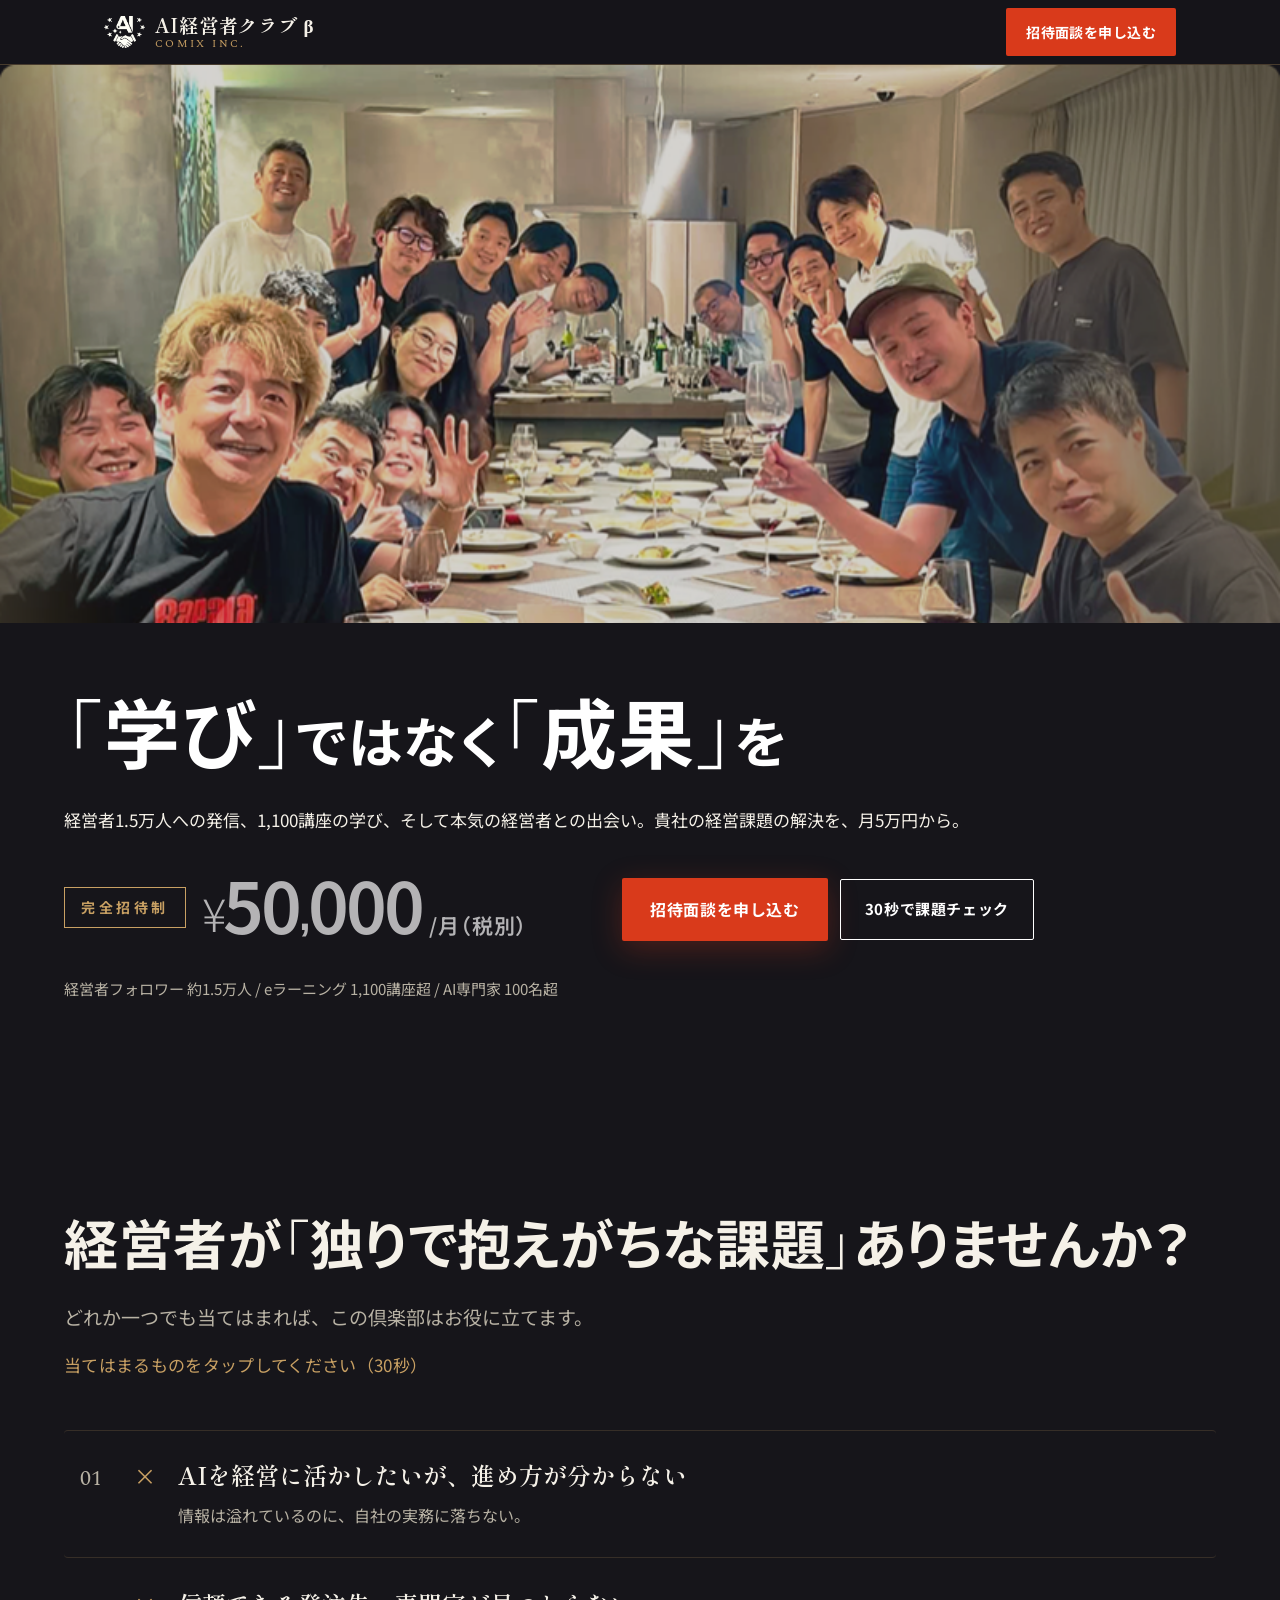
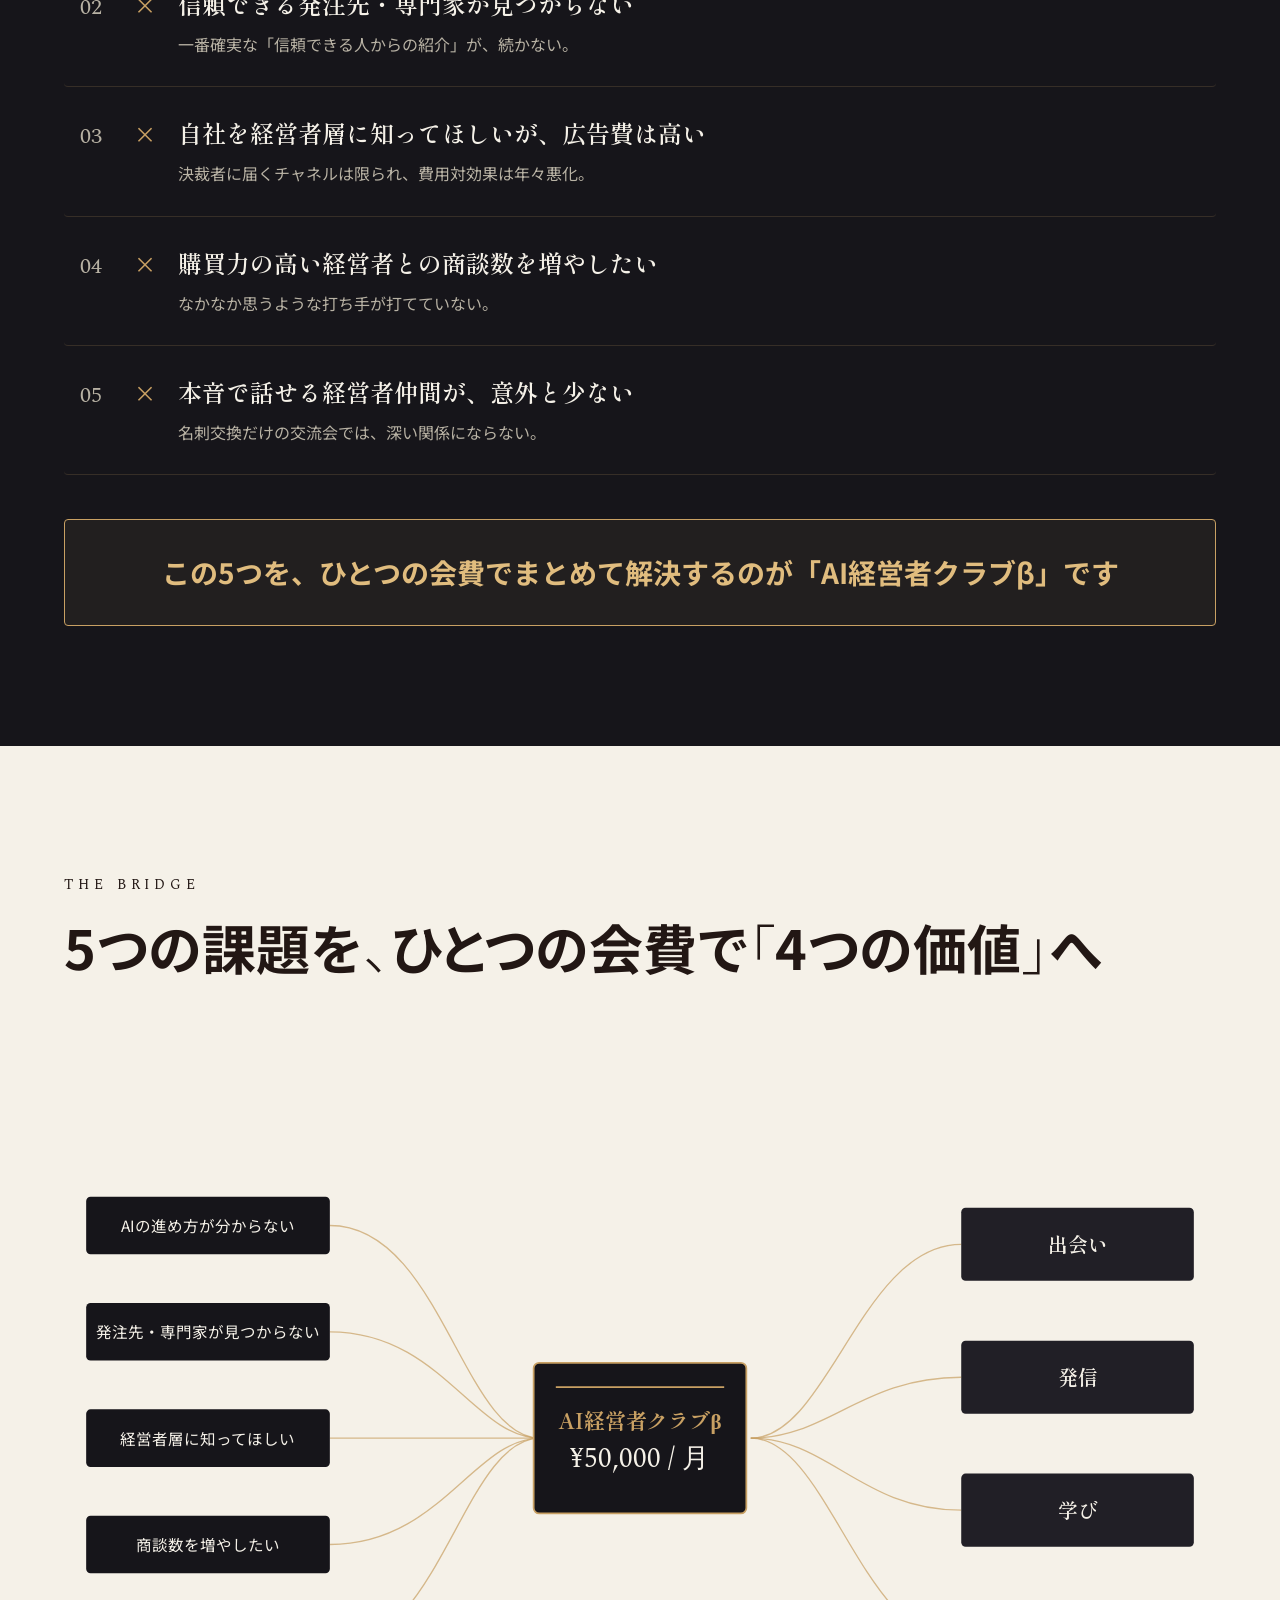
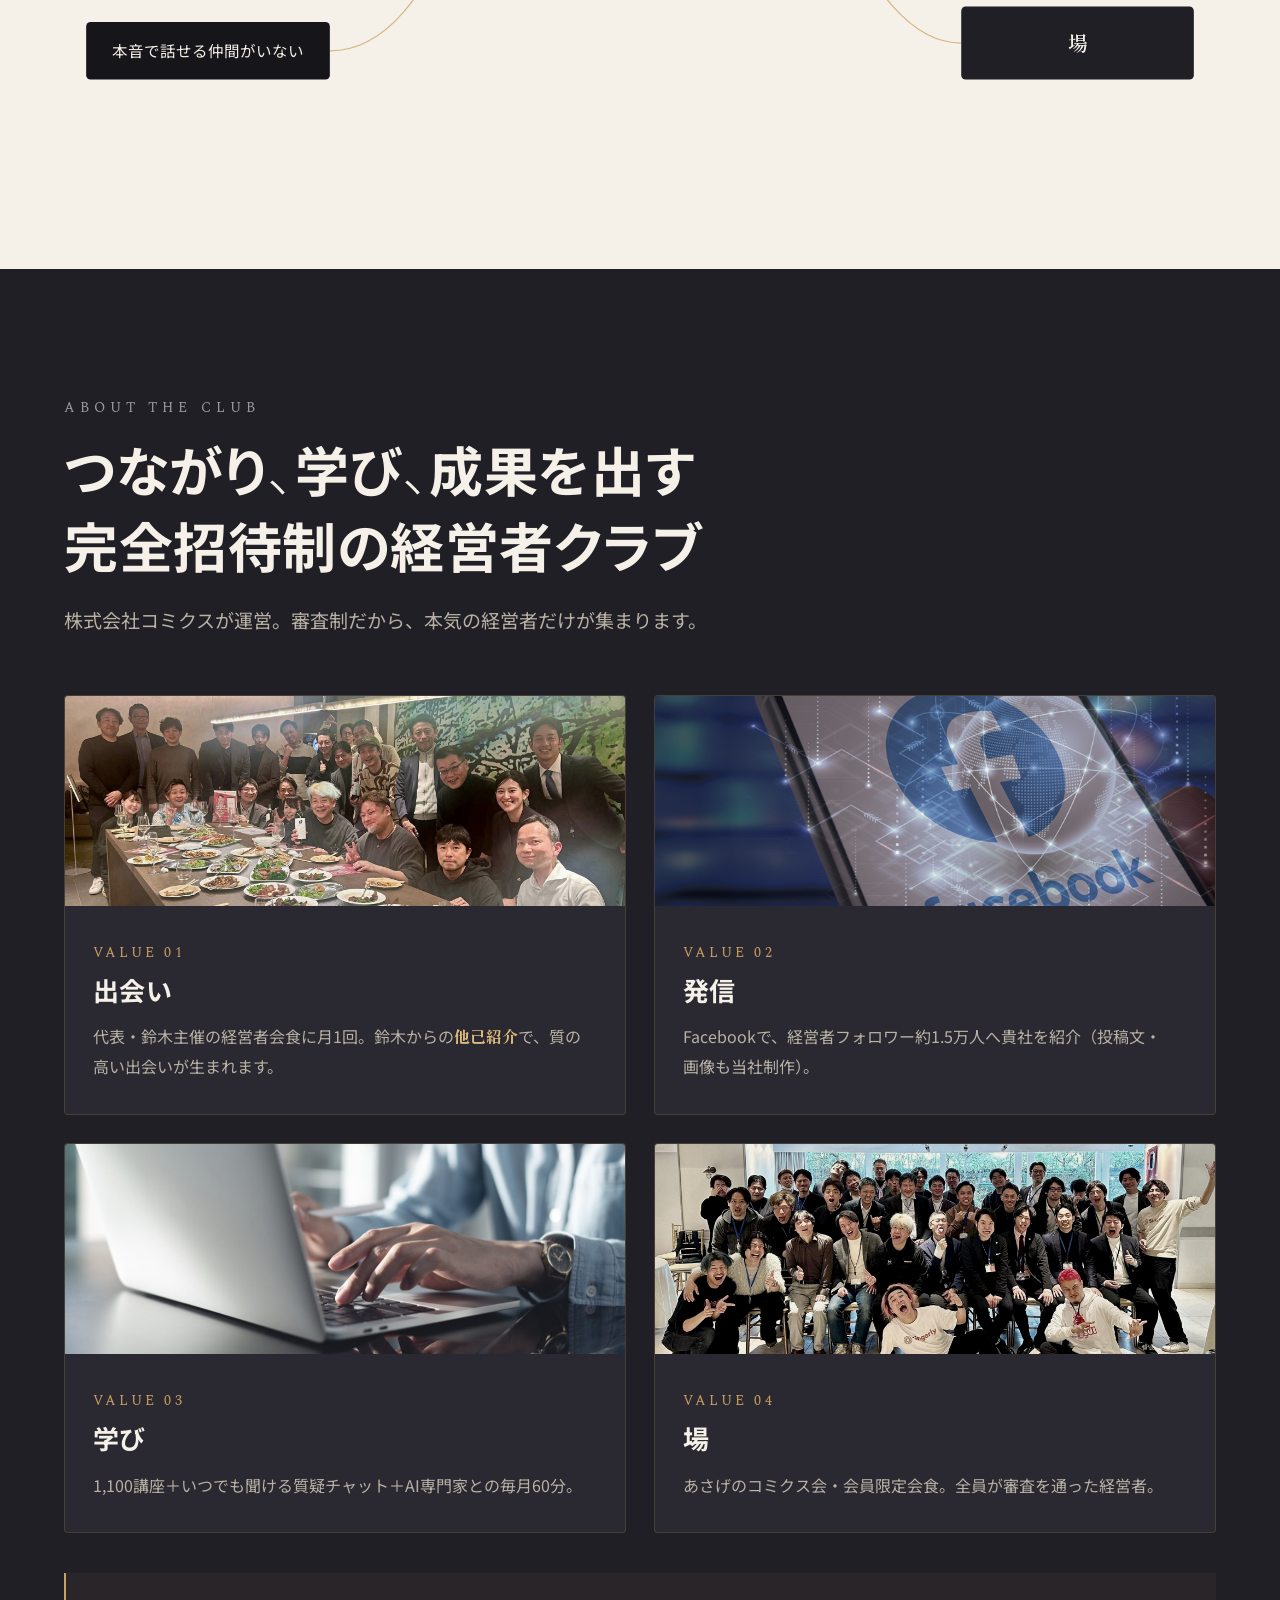
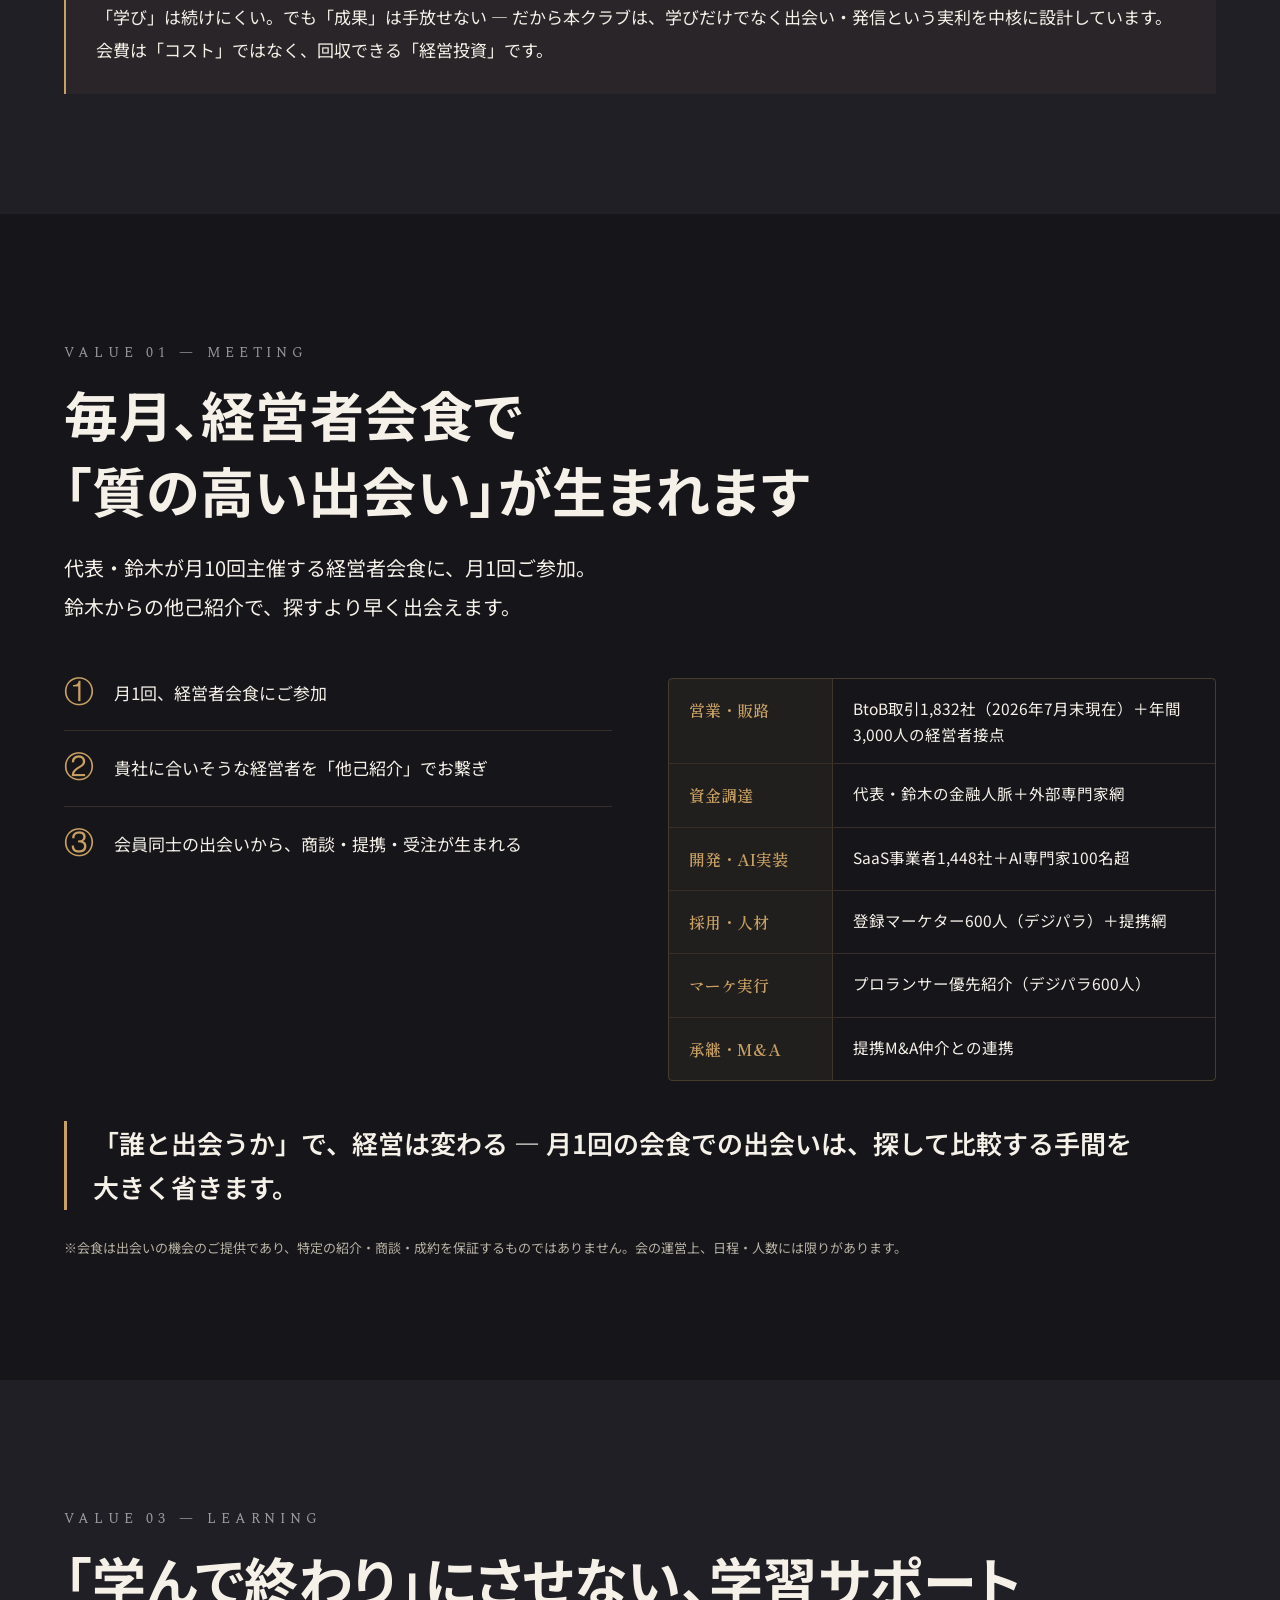
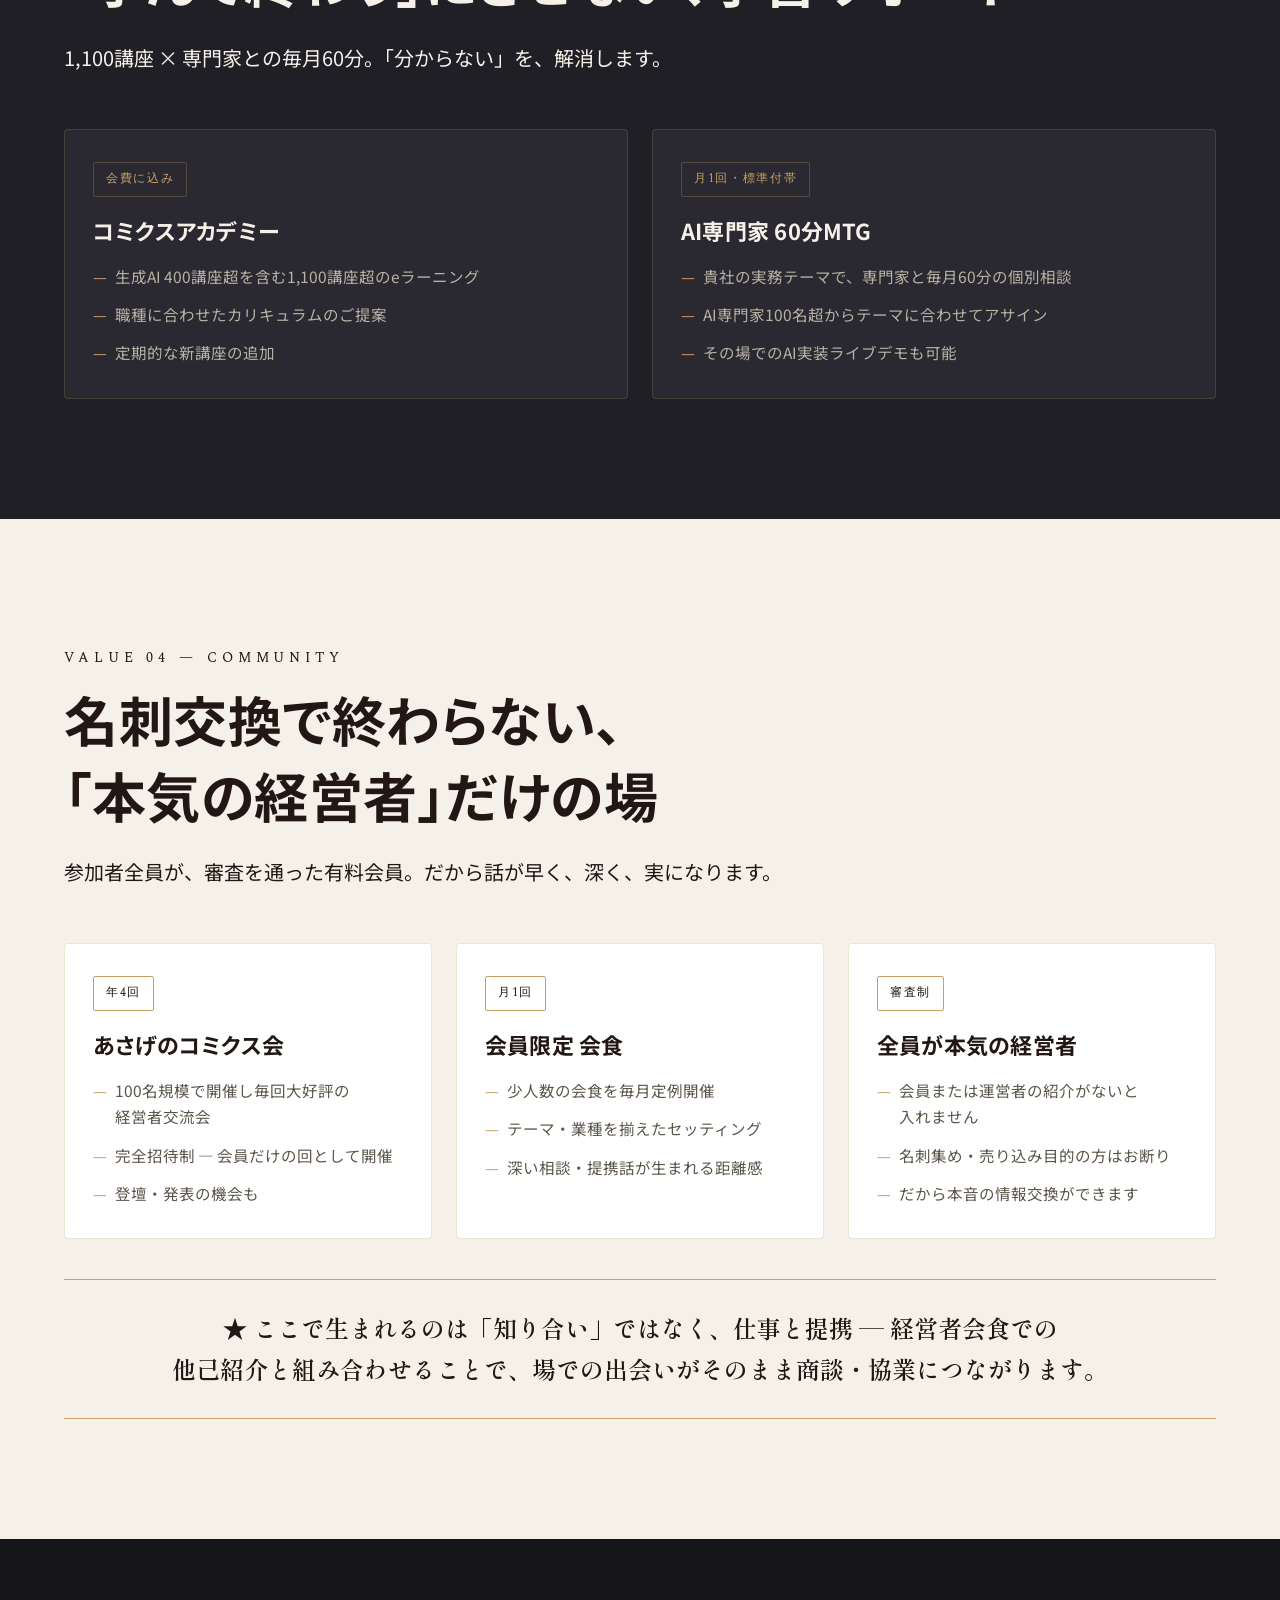
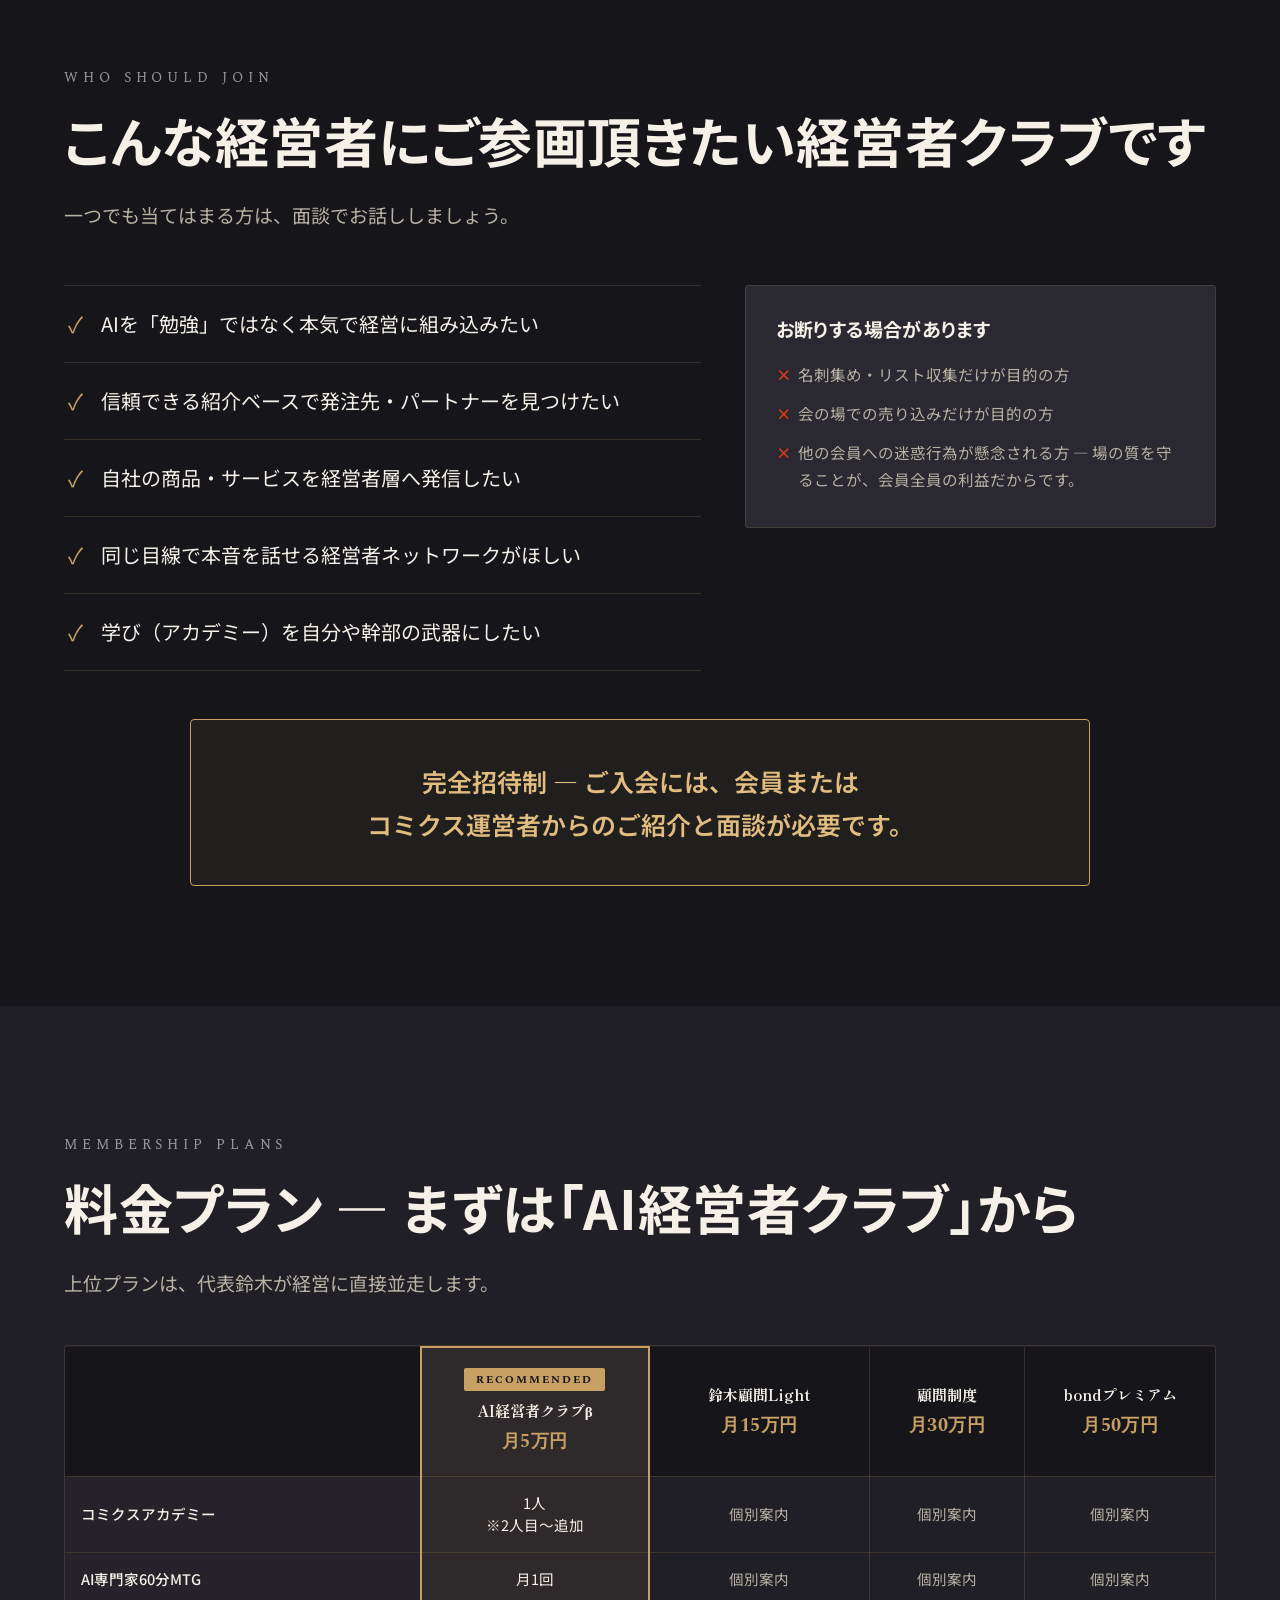
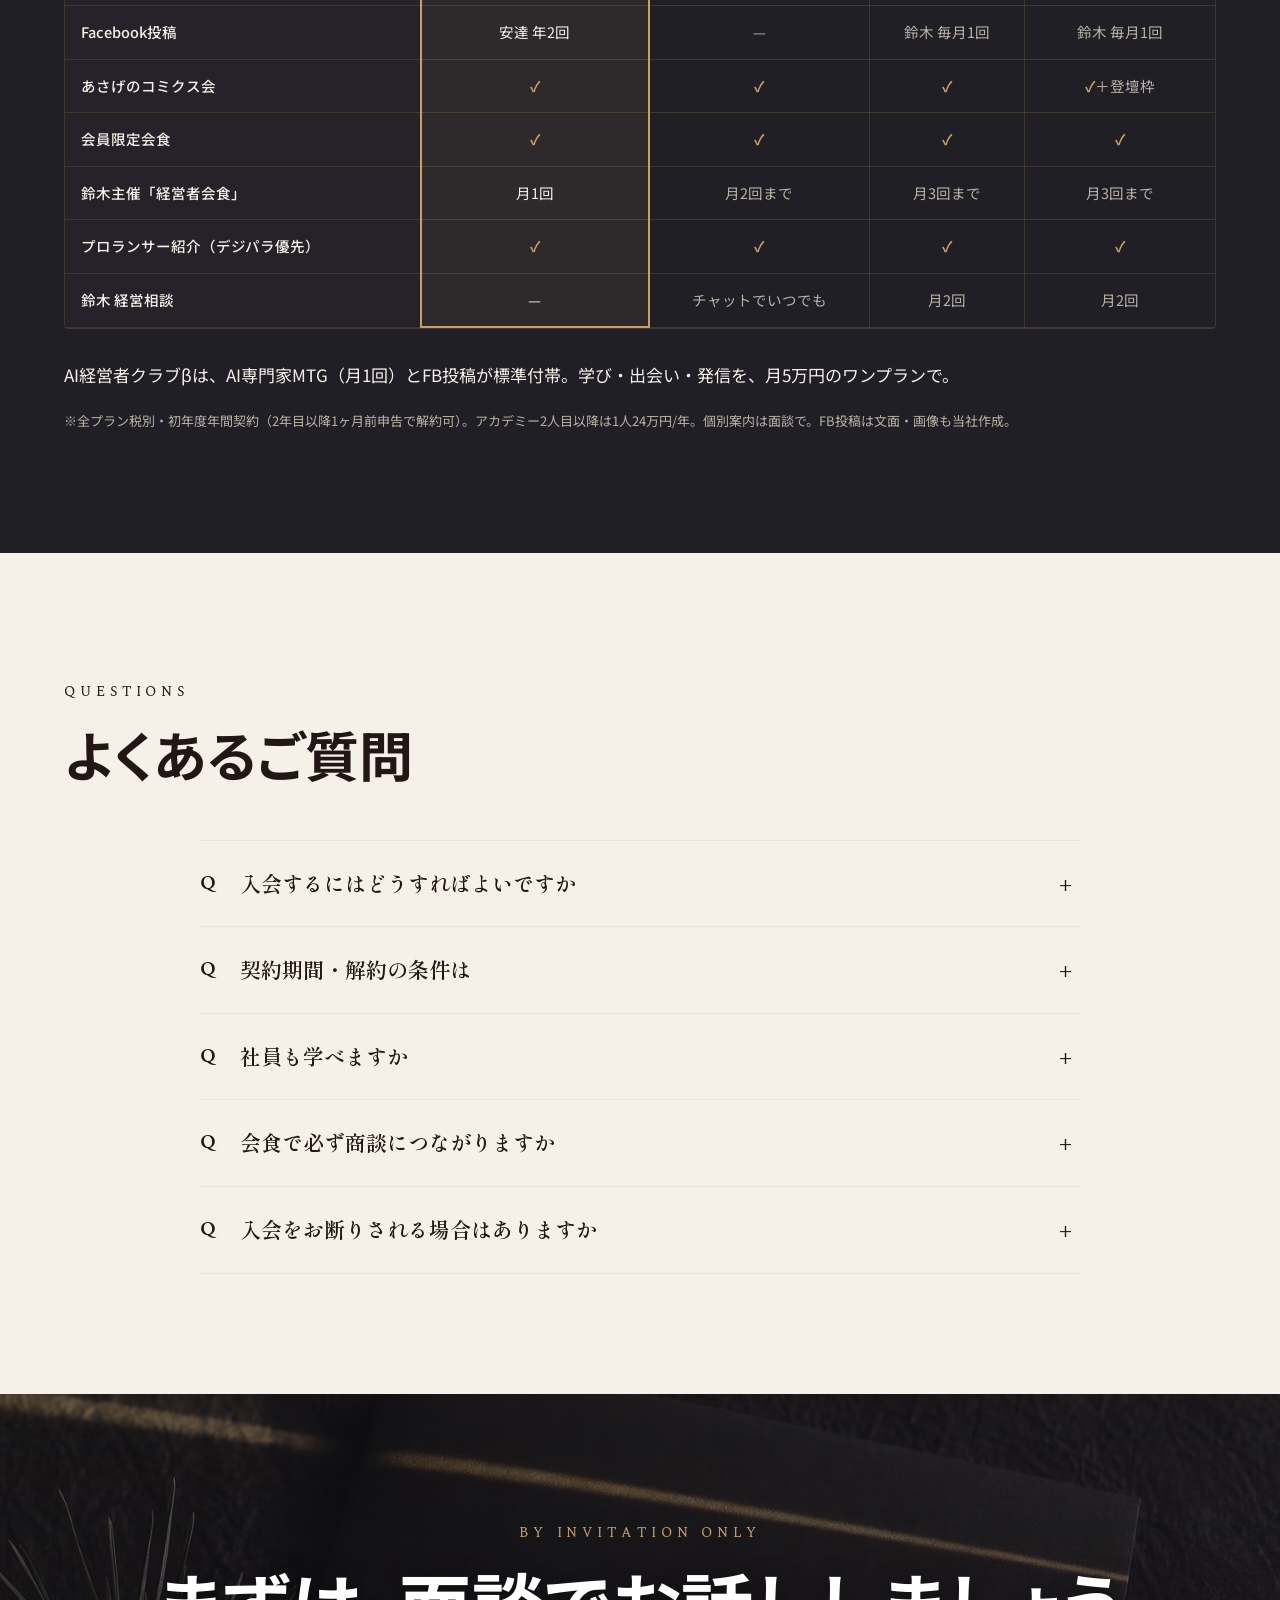
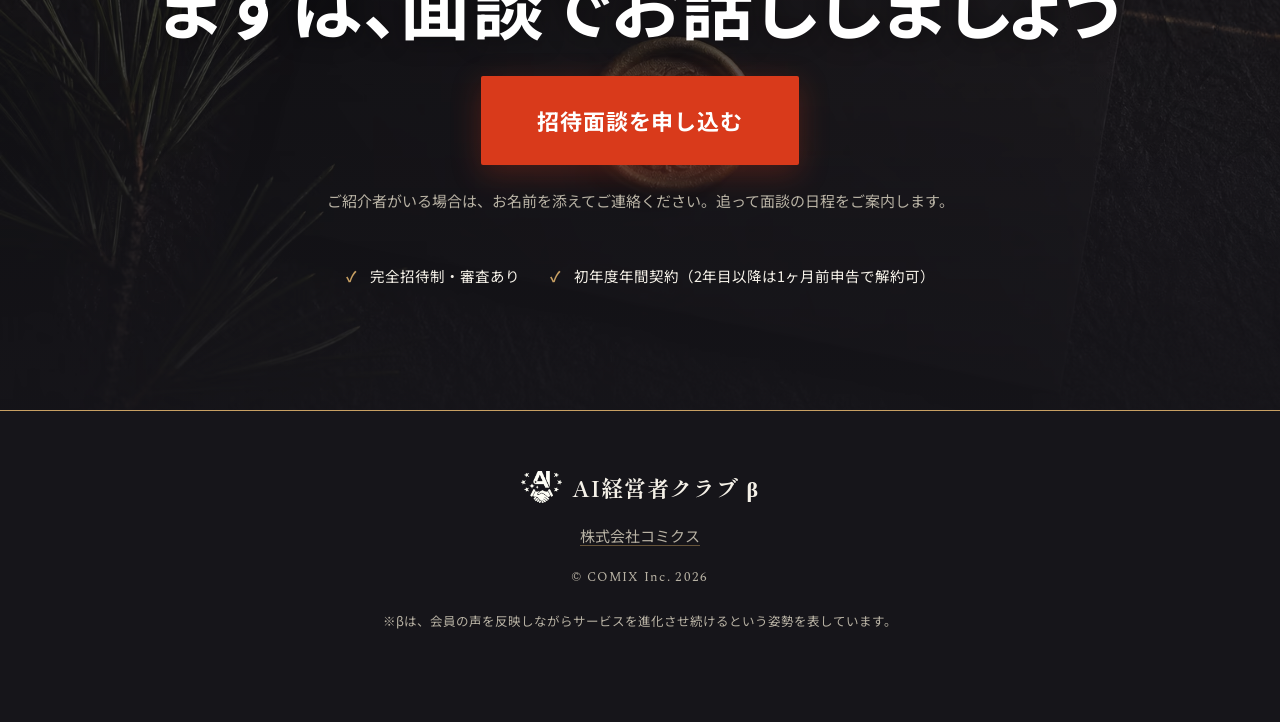
==== commit 78741fef: "fix: 解決策テキストにPC/SP共通の改行を追加 Co-Authored-By: Claude Sonnet 4.6 <noreply@anthropic.com>" ====
--- a/index.html
+++ b/index.html
@@ -207,7 +207,7 @@
   <div class="wrap">
     <span class="eyebrow eyebrow--light reveal">The Bridge</span>
     <h2 class="sec-head reveal" style="text-wrap:auto;">5つの課題を<span class="qt">、</span><br class="sp-only">ひとつの会費で<br class="sp-only"><span class="nb"><span class="qt">「<b>4つの価値</b>」</span>へ</span></h2>
-    <p class="sec-sub reveal">バラバラに手を打つのではなく、<br class="sp-only">月5万円のメンバーシップに集約する。<br class="sp-only">それが最短の解決策です。</p>
+    <p class="sec-sub reveal">バラバラに手を打つのではなく、<br class="sp-only">月5万円のメンバーシップに集約する。<br>それが最短の解決策です。</p>
 
     <div class="bridge-wrap reveal">
       <!-- desktop SVG -->
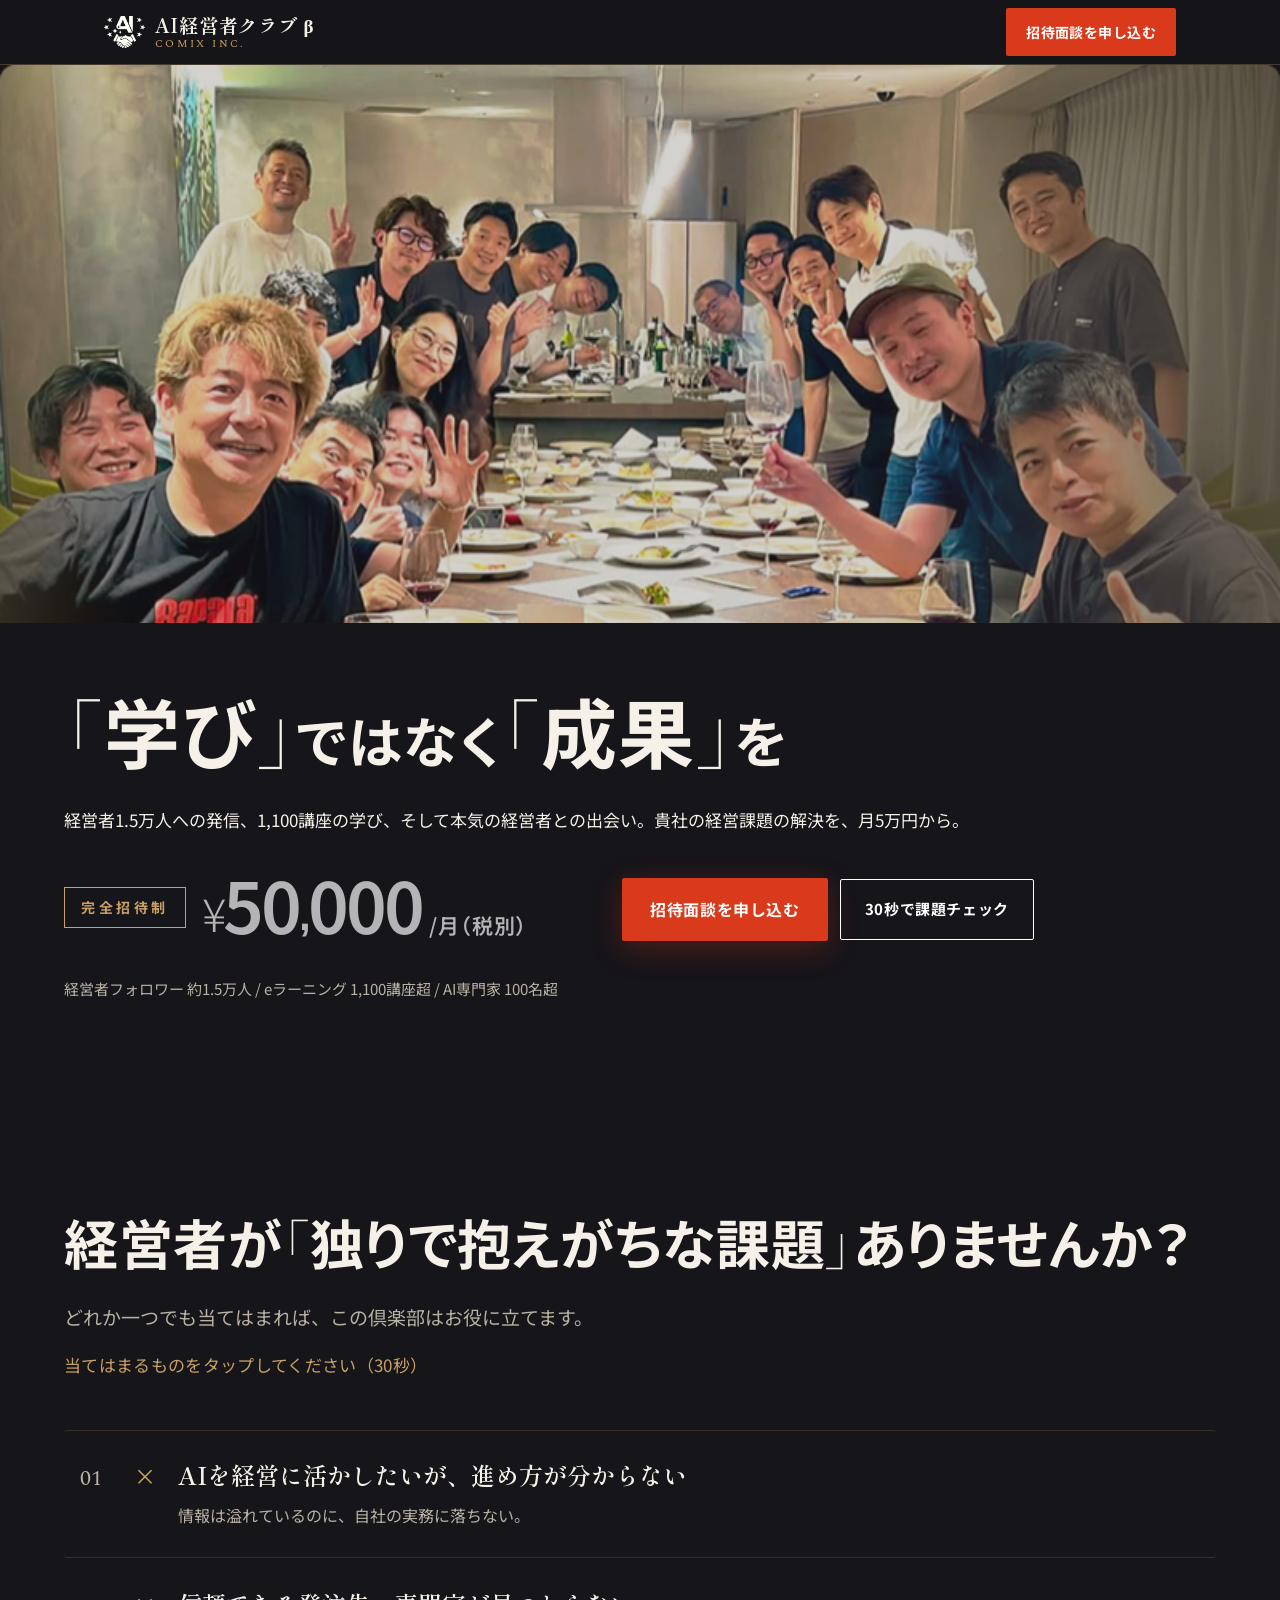
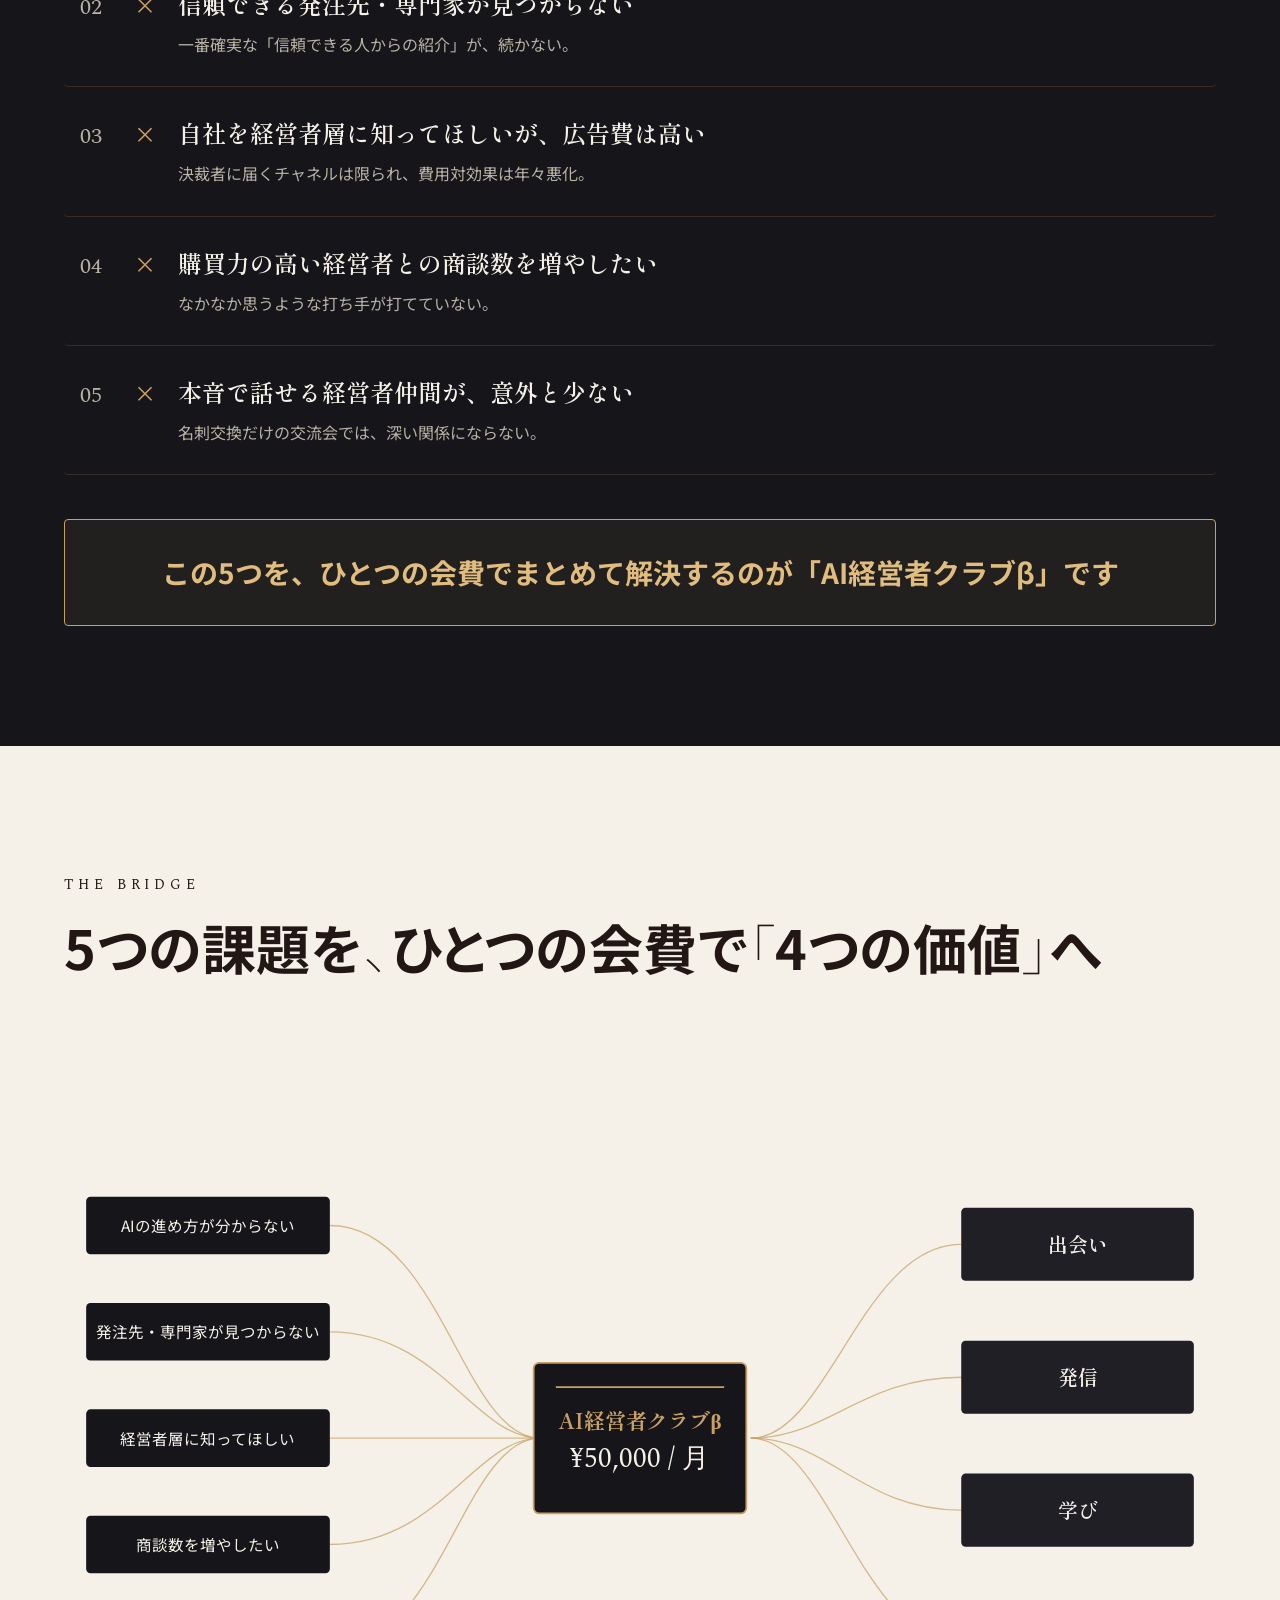
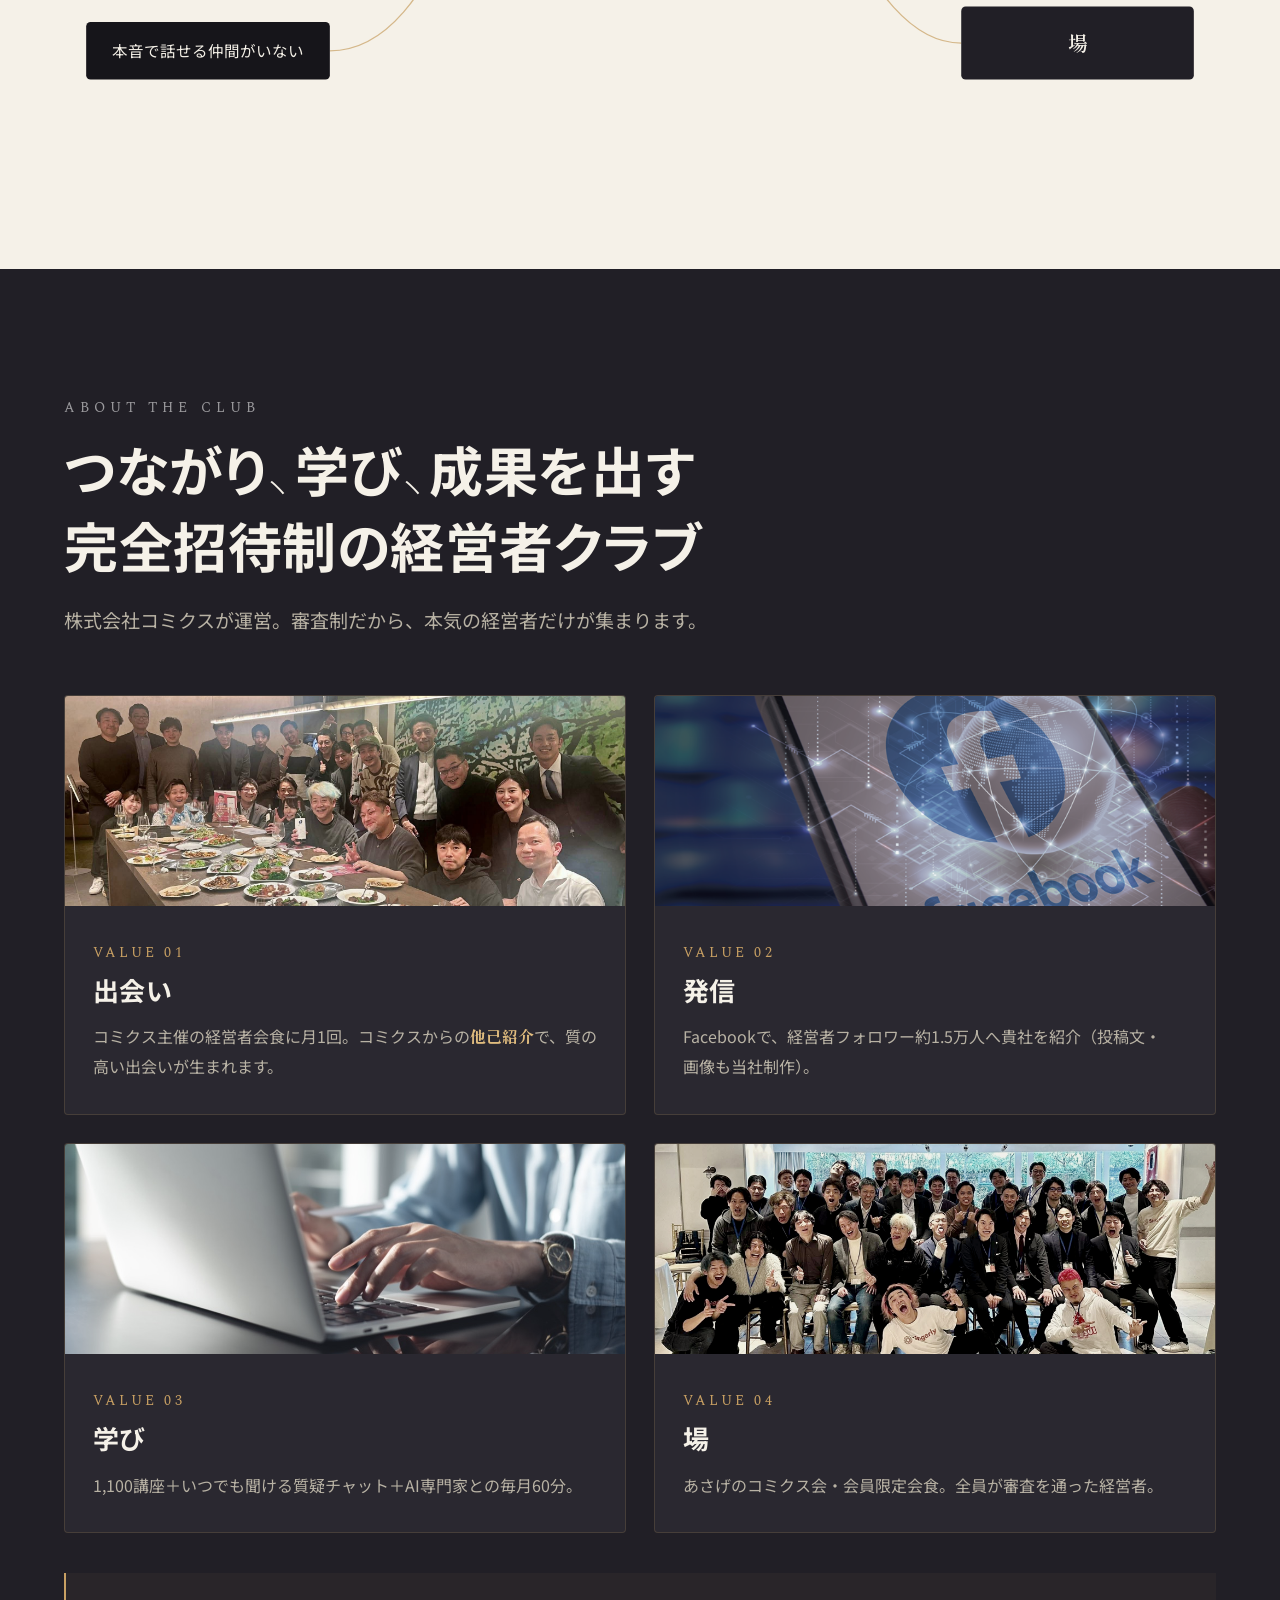
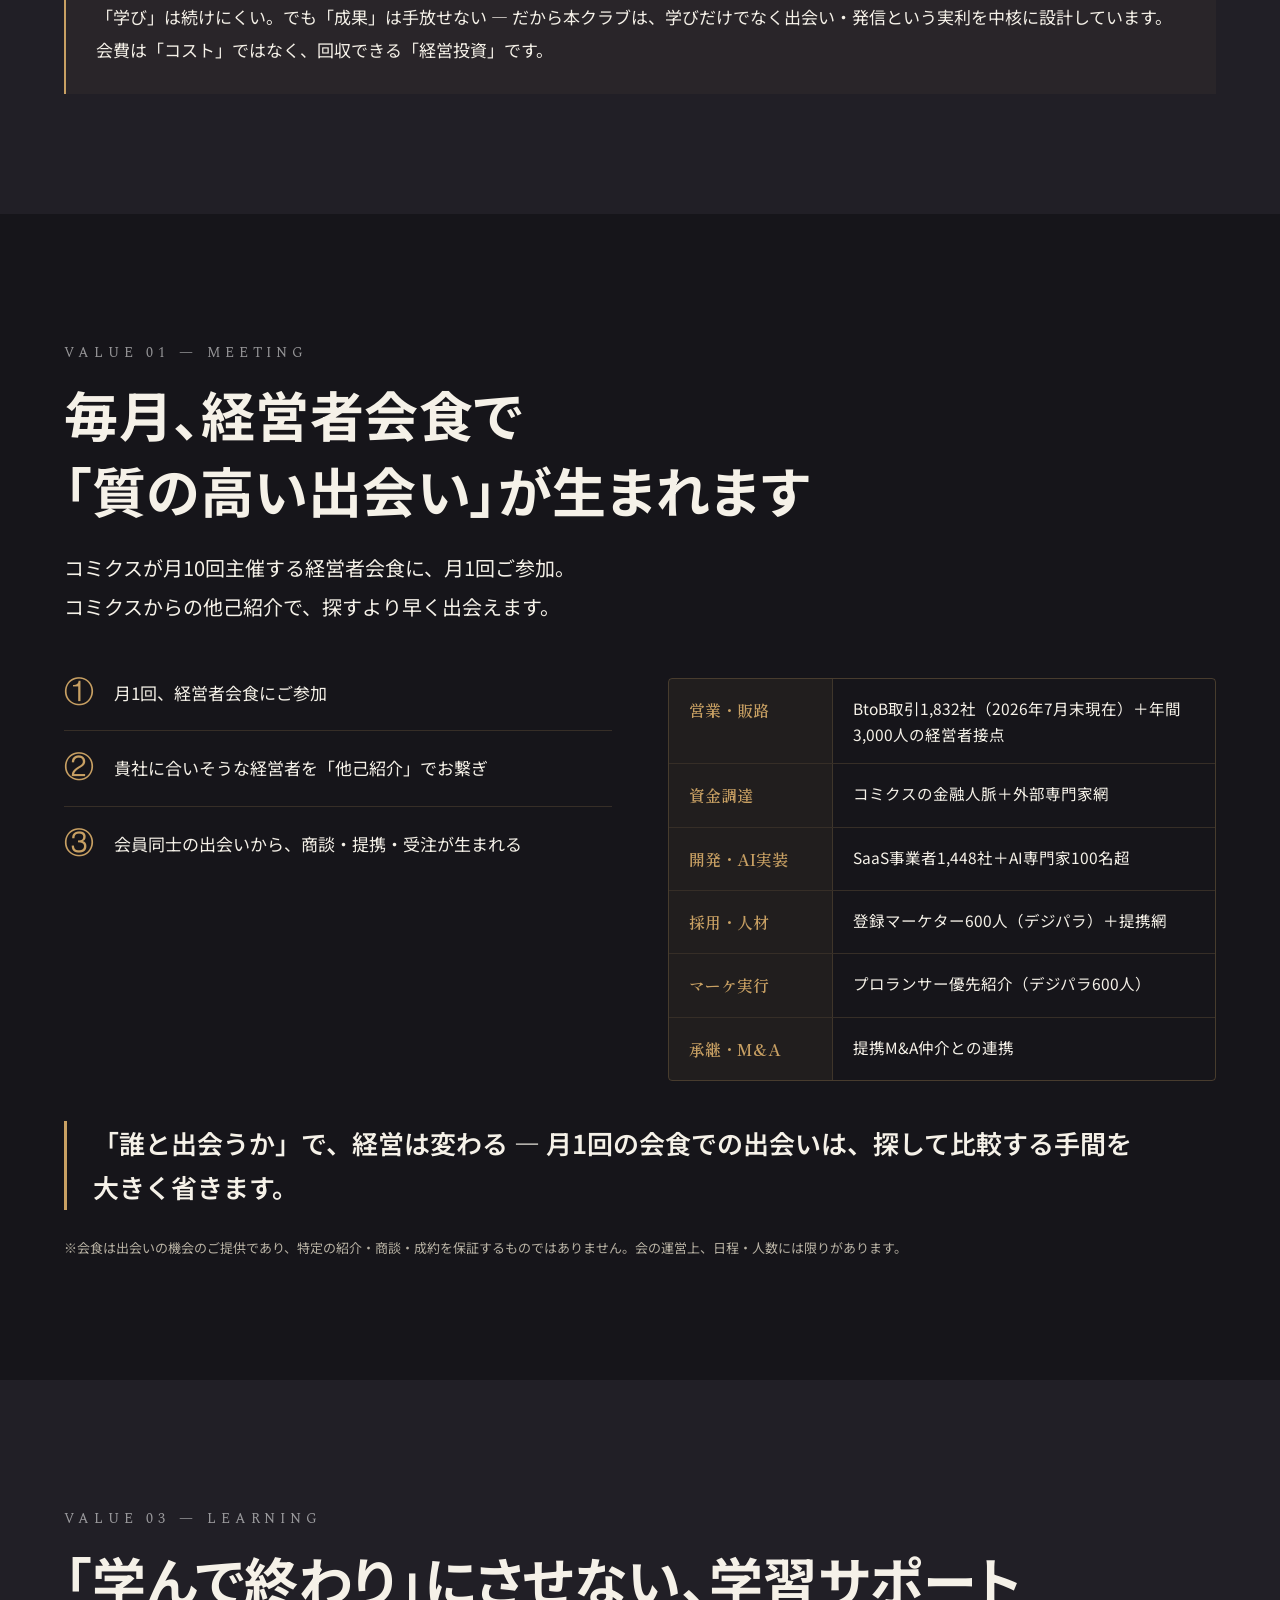
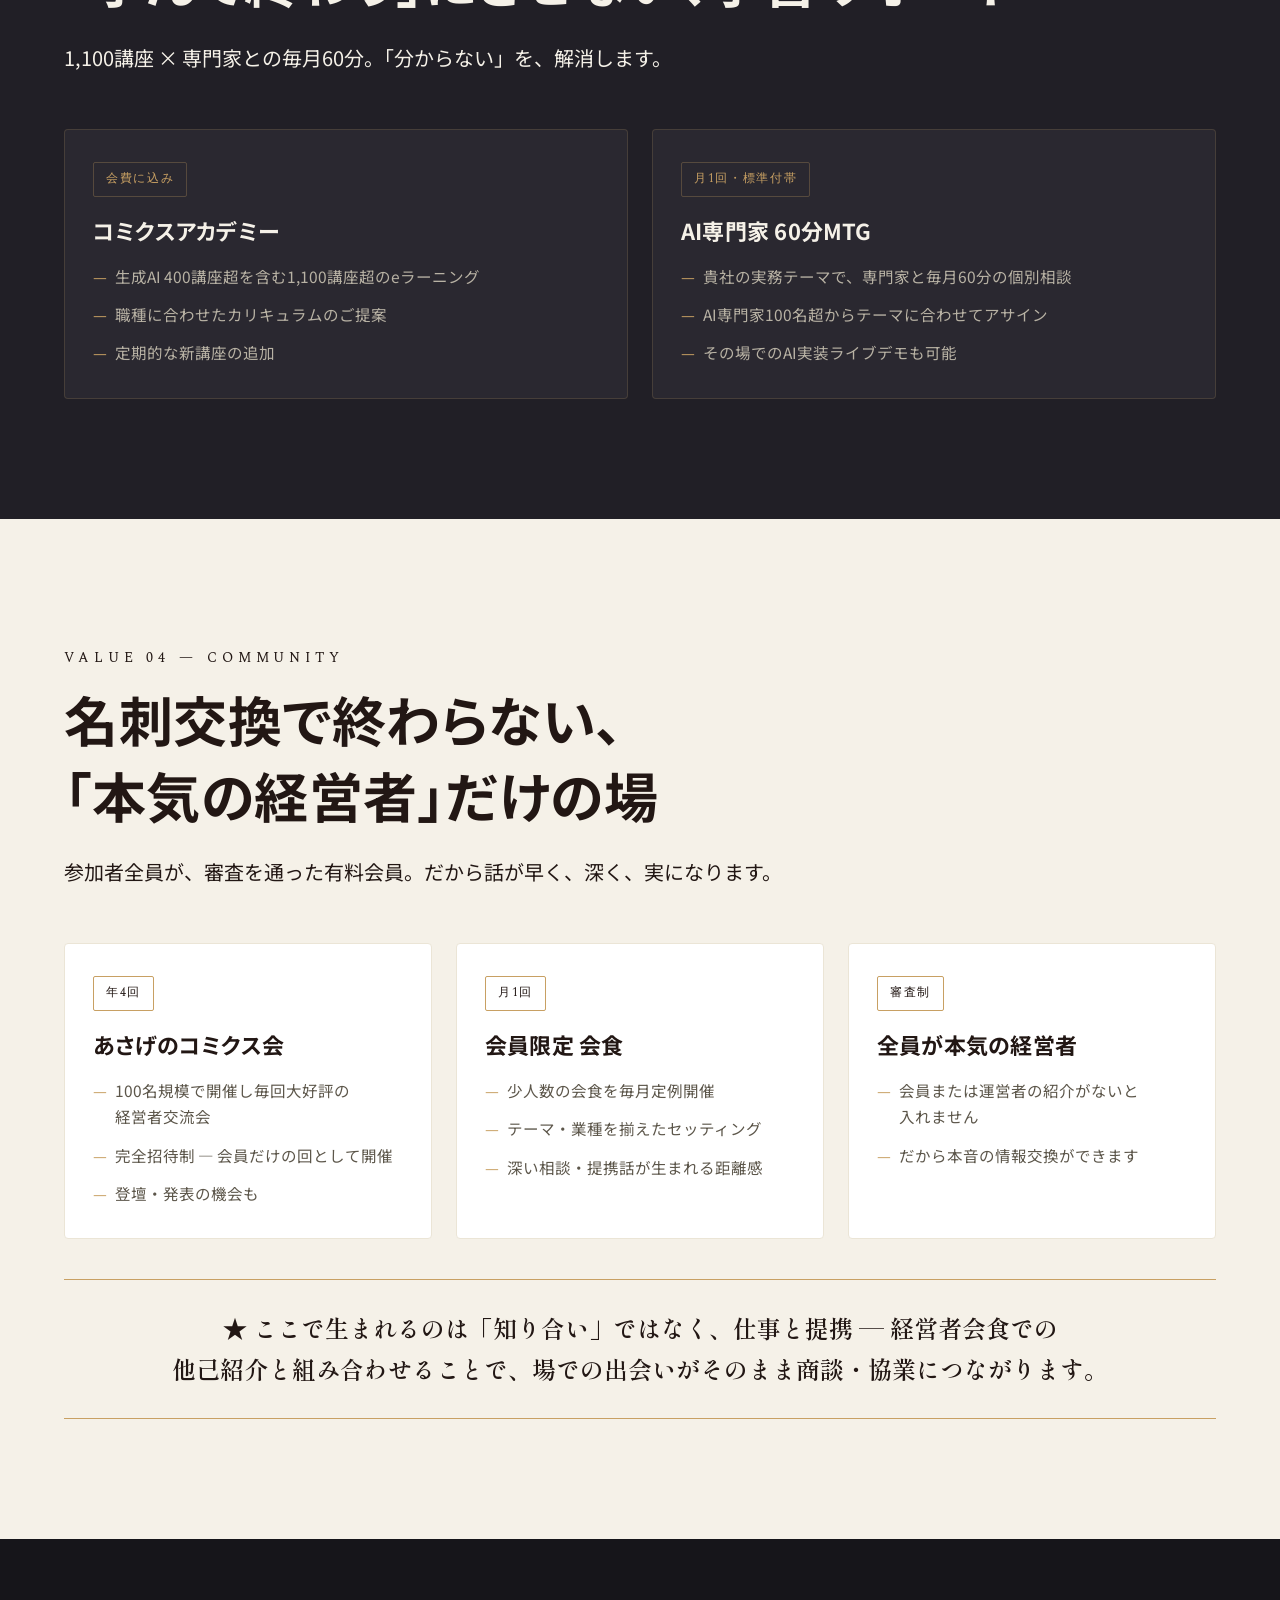
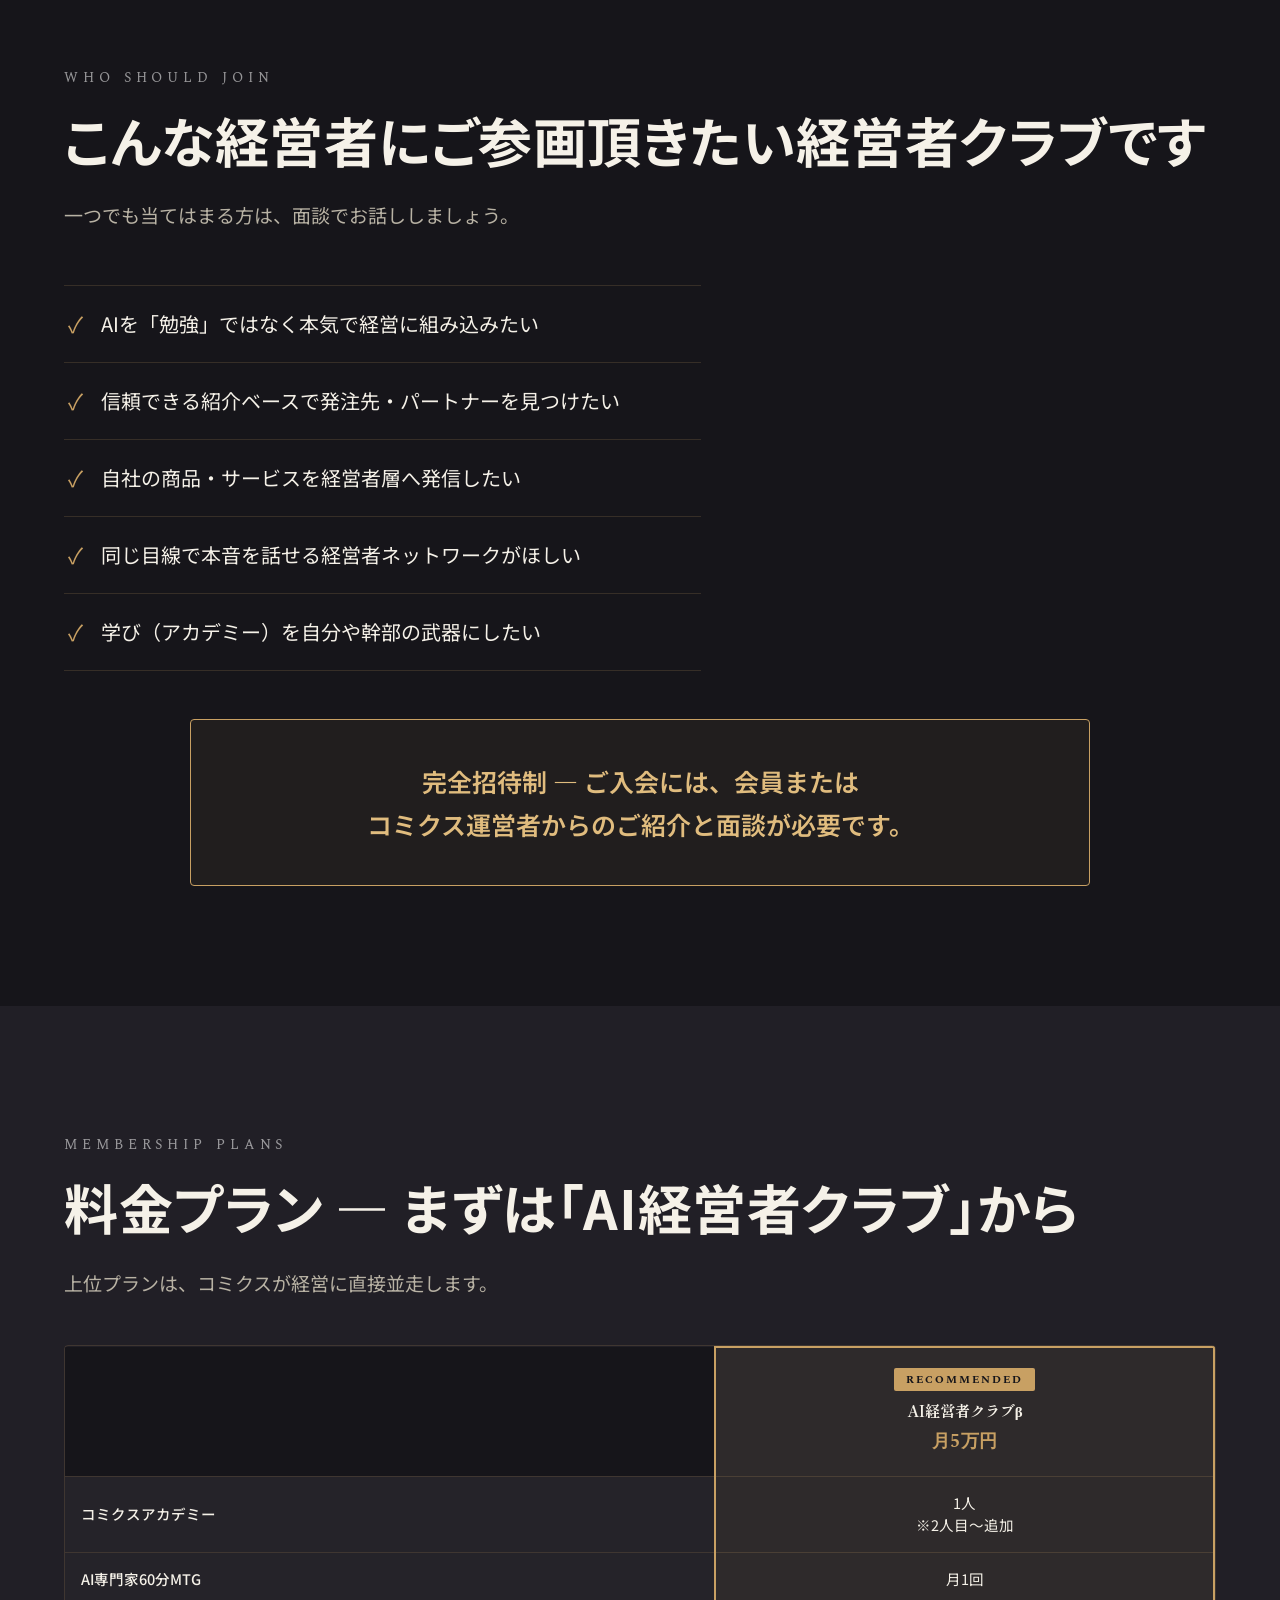
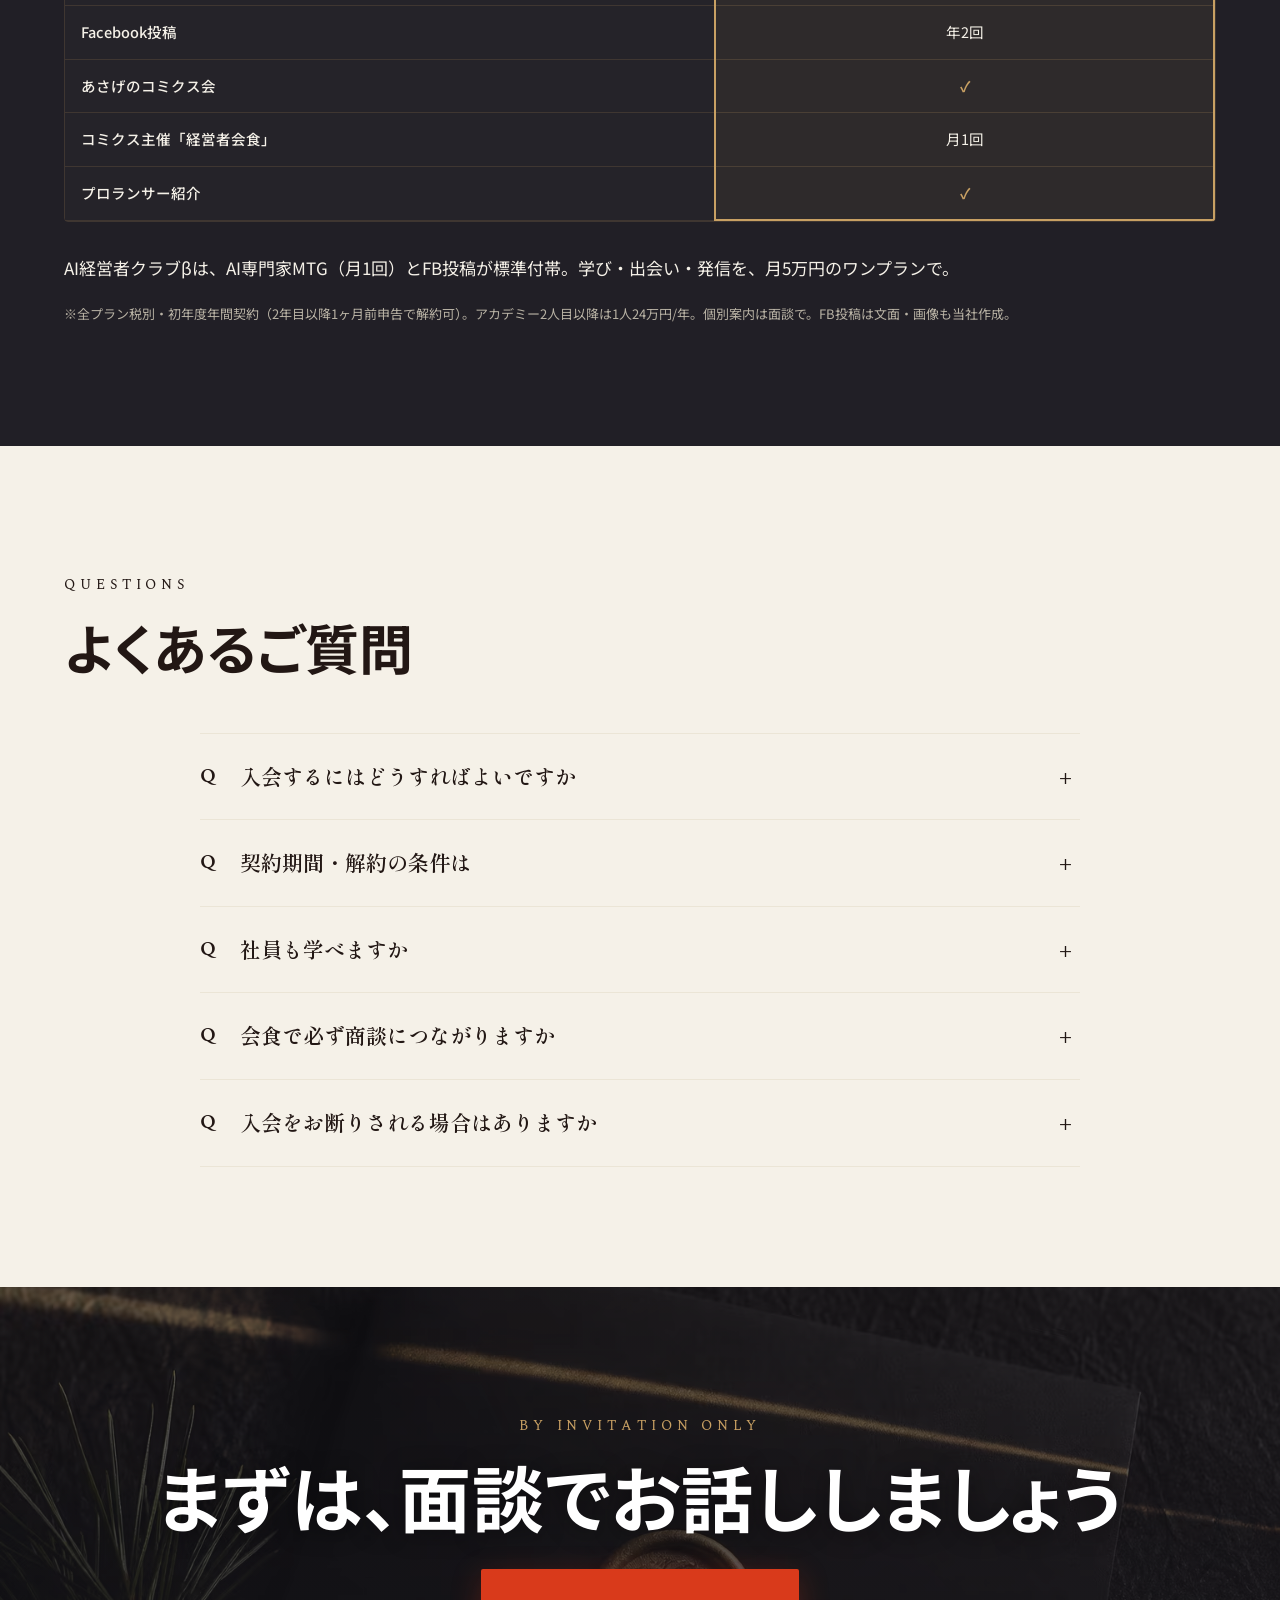
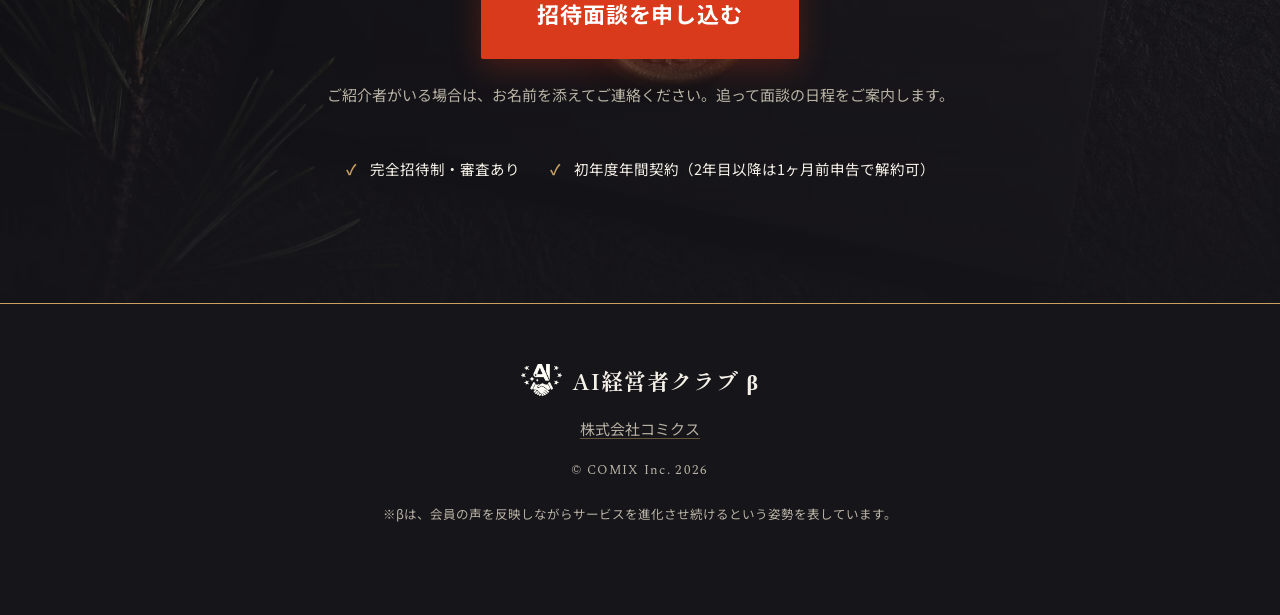
==== commit fb5760a9: "AIKC LP：鈴木→コミクス置換、料金テーブル整理、お断りボックス削除 Co-Authored-By: Claude Sonnet 4.6 <noreply@anthropic.com>" ====
--- a/index.html
+++ b/index.html
@@ -301,7 +301,7 @@
         <div class="vcard-body">
           <span class="vcard-no">Value 01</span>
           <h3>出会い</h3>
-          <p>代表・鈴木主催の経営者会食に月1回。鈴木からの<span class="vcard-tag">他己紹介</span>で、質の高い出会いが生まれます。</p>
+          <p>コミクス主催の経営者会食に月1回。コミクスからの<span class="vcard-tag">他己紹介</span>で、質の高い出会いが生まれます。</p>
         </div>
       </article>
       <article class="vcard reveal">
@@ -345,7 +345,7 @@
   <div class="wrap">
     <span class="eyebrow reveal">Value 01 — Meeting</span>
     <h2 class="sec-head reveal"><span>毎月、</span><span>経営者会食で</span><span>「質の高い出会い」が</span><span>生まれます</span></h2>
-    <p class="lead-txt reveal">代表・鈴木が月10回主催する経営者会食に、月1回ご参加。<br class="pc">鈴木からの他己紹介で、探すより早く出会えます。</p>
+    <p class="lead-txt reveal">コミクスが月10回主催する経営者会食に、月1回ご参加。<br class="pc">コミクスからの他己紹介で、探すより早く出会えます。</p>
 
     <div class="two-col">
       <div class="steps reveal">
@@ -356,7 +356,7 @@
 
       <div class="rtable reveal" aria-label="紹介原資">
         <div class="rrow"><div class="rk">営業・販路</div><div class="rv">BtoB取引1,832社（2026年7月末現在）＋年間3,000人の経営者接点</div></div>
-        <div class="rrow"><div class="rk">資金調達</div><div class="rv">代表・鈴木の金融人脈＋外部専門家網</div></div>
+        <div class="rrow"><div class="rk">資金調達</div><div class="rv">コミクスの金融人脈＋外部専門家網</div></div>
         <div class="rrow"><div class="rk">開発・AI実装</div><div class="rv">SaaS事業者1,448社＋AI専門家100名超</div></div>
         <div class="rrow"><div class="rk">採用・人材</div><div class="rv">登録マーケター600人（デジパラ）＋提携網</div></div>
         <div class="rrow"><div class="rk">マーケ実行</div><div class="rv">プロランサー優先紹介（デジパラ600人）</div></div>
@@ -432,7 +432,6 @@
         <h3>全員が本気の経営者</h3>
         <ul>
           <li>会員または運営者の紹介がないと入れません</li>
-          <li>名刺集め・売り込み目的の方はお断り</li>
           <li>だから本音の情報交換ができます</li>
         </ul>
       </article>
@@ -458,14 +457,6 @@
         <li><span class="check-mark">✓</span>学び（アカデミー）を自分や幹部の武器にしたい</li>
       </ul>
 
-      <aside class="reject-panel reveal">
-        <h4>お断りする場合があります</h4>
-        <ul>
-          <li>名刺集め・リスト収集だけが目的の方</li>
-          <li>会の場での売り込みだけが目的の方</li>
-          <li>他の会員への迷惑行為が懸念される方 — 場の質を守ることが、会員全員の利益だからです。</li>
-        </ul>
-      </aside>
     </div>
 
     <div class="invite-panel reveal">完全招待制 — ご入会には、会員またはコミクス運営者からのご紹介と面談が必要です。</div>
@@ -477,7 +468,7 @@
   <div class="wrap">
     <span class="eyebrow reveal">Membership Plans</span>
     <h2 class="sec-head reveal">料金プラン — <br class="sp-only">まずは<br class="sp-only">「AI経営者クラブ」から</h2>
-    <p class="sec-sub reveal">上位プランは、代表鈴木が経営に直接並走します。</p>
+    <p class="sec-sub reveal">上位プランは、コミクスが経営に直接並走します。</p>
 
     <div class="plan-scroll reveal">
       <div class="scroll-hint">← 横スクロールできます →</div>
@@ -487,51 +478,32 @@
             <tr>
               <th scope="col"></th>
               <th scope="col" class="col-reco"><span class="reco-tag">Recommended</span>AI経営者クラブβ<span class="price-s">月5万円</span></th>
-              <th scope="col">鈴木顧問Light<span class="price-s">月15万円</span></th>
-              <th scope="col">顧問制度<span class="price-s">月30万円</span></th>
-              <th scope="col">bondプレミアム<span class="price-s">月50万円</span></th>
             </tr>
           </thead>
           <tbody>
             <tr>
               <th scope="row">コミクスアカデミー</th>
               <td class="col-reco">1人<br>※2人目〜追加</td>
-              <td>個別案内</td><td>個別案内</td><td>個別案内</td>
             </tr>
             <tr>
               <th scope="row">AI専門家60分MTG</th>
               <td class="col-reco">月1回</td>
-              <td>個別案内</td><td>個別案内</td><td>個別案内</td>
             </tr>
             <tr>
               <th scope="row">Facebook投稿</th>
-              <td class="col-reco">安達 年2回</td>
-              <td>—</td><td>鈴木 毎月1回</td><td>鈴木 毎月1回</td>
+              <td class="col-reco">年2回</td>
             </tr>
             <tr>
               <th scope="row">あさげのコミクス会</th>
               <td class="col-reco"><span class="tick">✓</span></td>
-              <td><span class="tick">✓</span></td><td><span class="tick">✓</span></td><td><span class="tick">✓</span>＋登壇枠</td>
             </tr>
             <tr>
-              <th scope="row">会員限定会食</th>
-              <td class="col-reco"><span class="tick">✓</span></td>
-              <td><span class="tick">✓</span></td><td><span class="tick">✓</span></td><td><span class="tick">✓</span></td>
+              <th scope="row">コミクス主催「経営者会食」</th>
+              <td class="col-reco">月1回</td>
             </tr>
             <tr>
-              <th scope="row">鈴木主催「経営者会食」</th>
-              <td class="col-reco">月1回</td>
-              <td>月2回まで</td><td>月3回まで</td><td>月3回まで</td>
-            </tr>
-            <tr>
-              <th scope="row">プロランサー紹介（デジパラ優先）</th>
+              <th scope="row">プロランサー紹介</th>
               <td class="col-reco"><span class="tick">✓</span></td>
-              <td><span class="tick">✓</span></td><td><span class="tick">✓</span></td><td><span class="tick">✓</span></td>
-            </tr>
-            <tr>
-              <th scope="row">鈴木 経営相談</th>
-              <td class="col-reco">—</td>
-              <td>チャットでいつでも</td><td>月2回</td><td>月2回</td>
             </tr>
           </tbody>
         </table>
--- a/css/style.css
+++ b/css/style.css
@@ -1,4 +1,5 @@
 :root{
+  color-scheme:dark;
   --ink:#16151A;
   --charcoal:#211F26;
   --charcoal-2:#2A2830;
@@ -32,7 +33,7 @@
 a{color:inherit;text-decoration:none;}
 br.sp{display:none;}
 h1,h2,h3,h4{font-family:"Noto Sans JP",sans-serif;font-weight:700;line-height:1.4;letter-spacing:.01em;font-feature-settings:"palt";}
-.qt{font-weight:300;}.qt b{font-weight:700;}.h1-sub{font-size:.72em;}
+.qt{font-weight:100;}.qt b{font-weight:700;}.h1-sub{font-size:.72em;}
 a:focus-visible,button:focus-visible,summary:focus-visible{outline:2px solid var(--gold);outline-offset:3px;border-radius:2px;}
 
 .wrap{max-width:1200px;margin:0 auto;padding:0 24px;}
@@ -146,7 +147,7 @@
 }
 .hero-inner{max-width:1200px;margin:0 auto;padding:0 24px;width:100%;}
 .hero-main{max-width:900px;}
-.hero h1{font-size:clamp(34px,6.5vw,76px);color:#fff;line-height:1.28;margin-top:32px;margin-bottom:24px;letter-spacing:.02em;}
+.hero h1{font-size:clamp(34px,6.5vw,76px);color:var(--on-dark);line-height:1.28;margin-top:32px;margin-bottom:24px;letter-spacing:.02em;}
 .hero-lead{font-size:clamp(14px,1.5vw,17px);color:var(--on-dark);line-height:1.95;margin-bottom:32px;white-space:nowrap;}
 .hero-bottom{
   display:grid;
@@ -438,6 +439,7 @@
 .apply-form input::placeholder,.apply-form textarea::placeholder{color:var(--on-dark-sub);opacity:.7;}
 .apply-form input:focus,.apply-form textarea:focus{outline:none;border-color:var(--gold);background:var(--charcoal);}
 .apply-form textarea{resize:vertical;line-height:1.7;}
+input:-webkit-autofill,input:-webkit-autofill:hover,input:-webkit-autofill:focus{-webkit-box-shadow:0 0 0 1000px #2A2830 inset!important;-webkit-text-fill-color:#F0EDE8!important;transition:background-color 5000s ease-in-out 0s;}
 .privacy-note{font-size:13px;color:var(--on-dark-sub);line-height:1.9;margin-top:24px;}
 .privacy-note a{color:var(--gold);text-decoration:underline !important;text-underline-offset:3px;text-decoration-thickness:1px;}
 .apply-form .apply-submit{margin-top:10px;align-self:flex-start;}
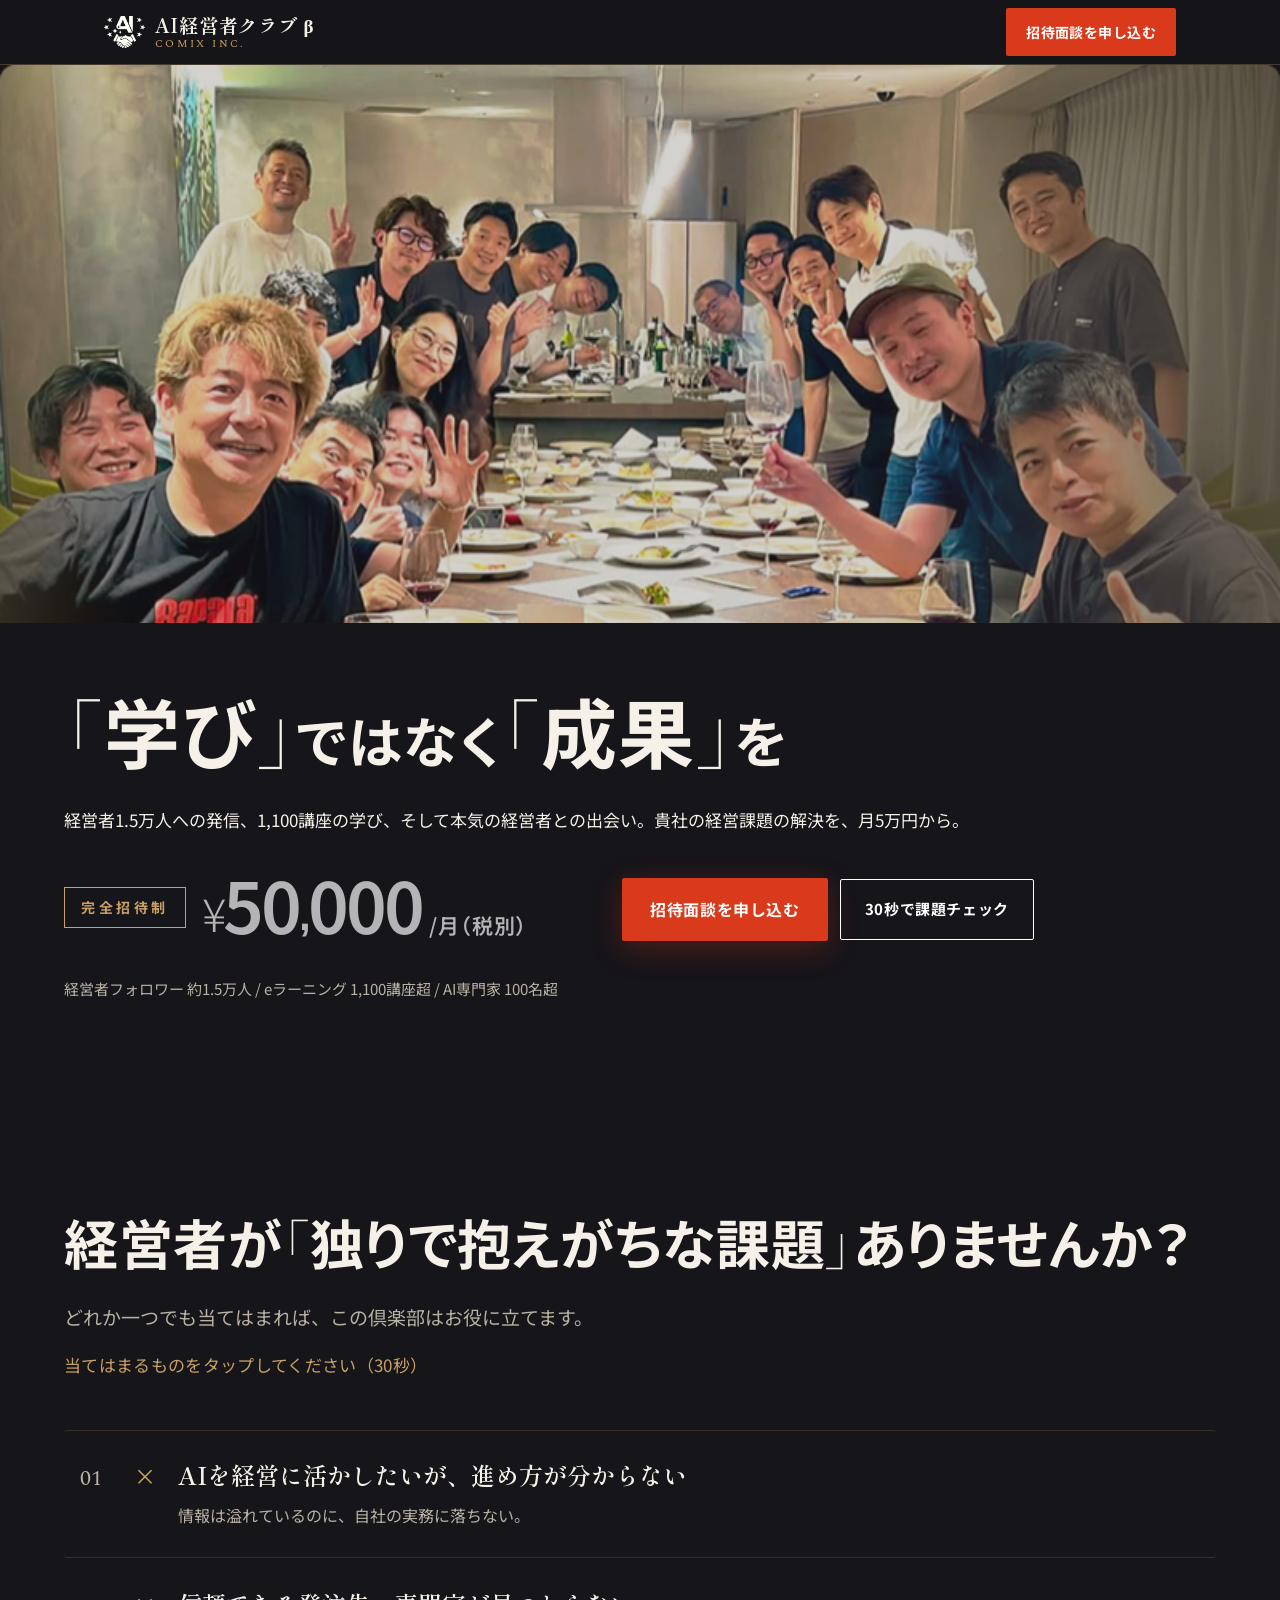
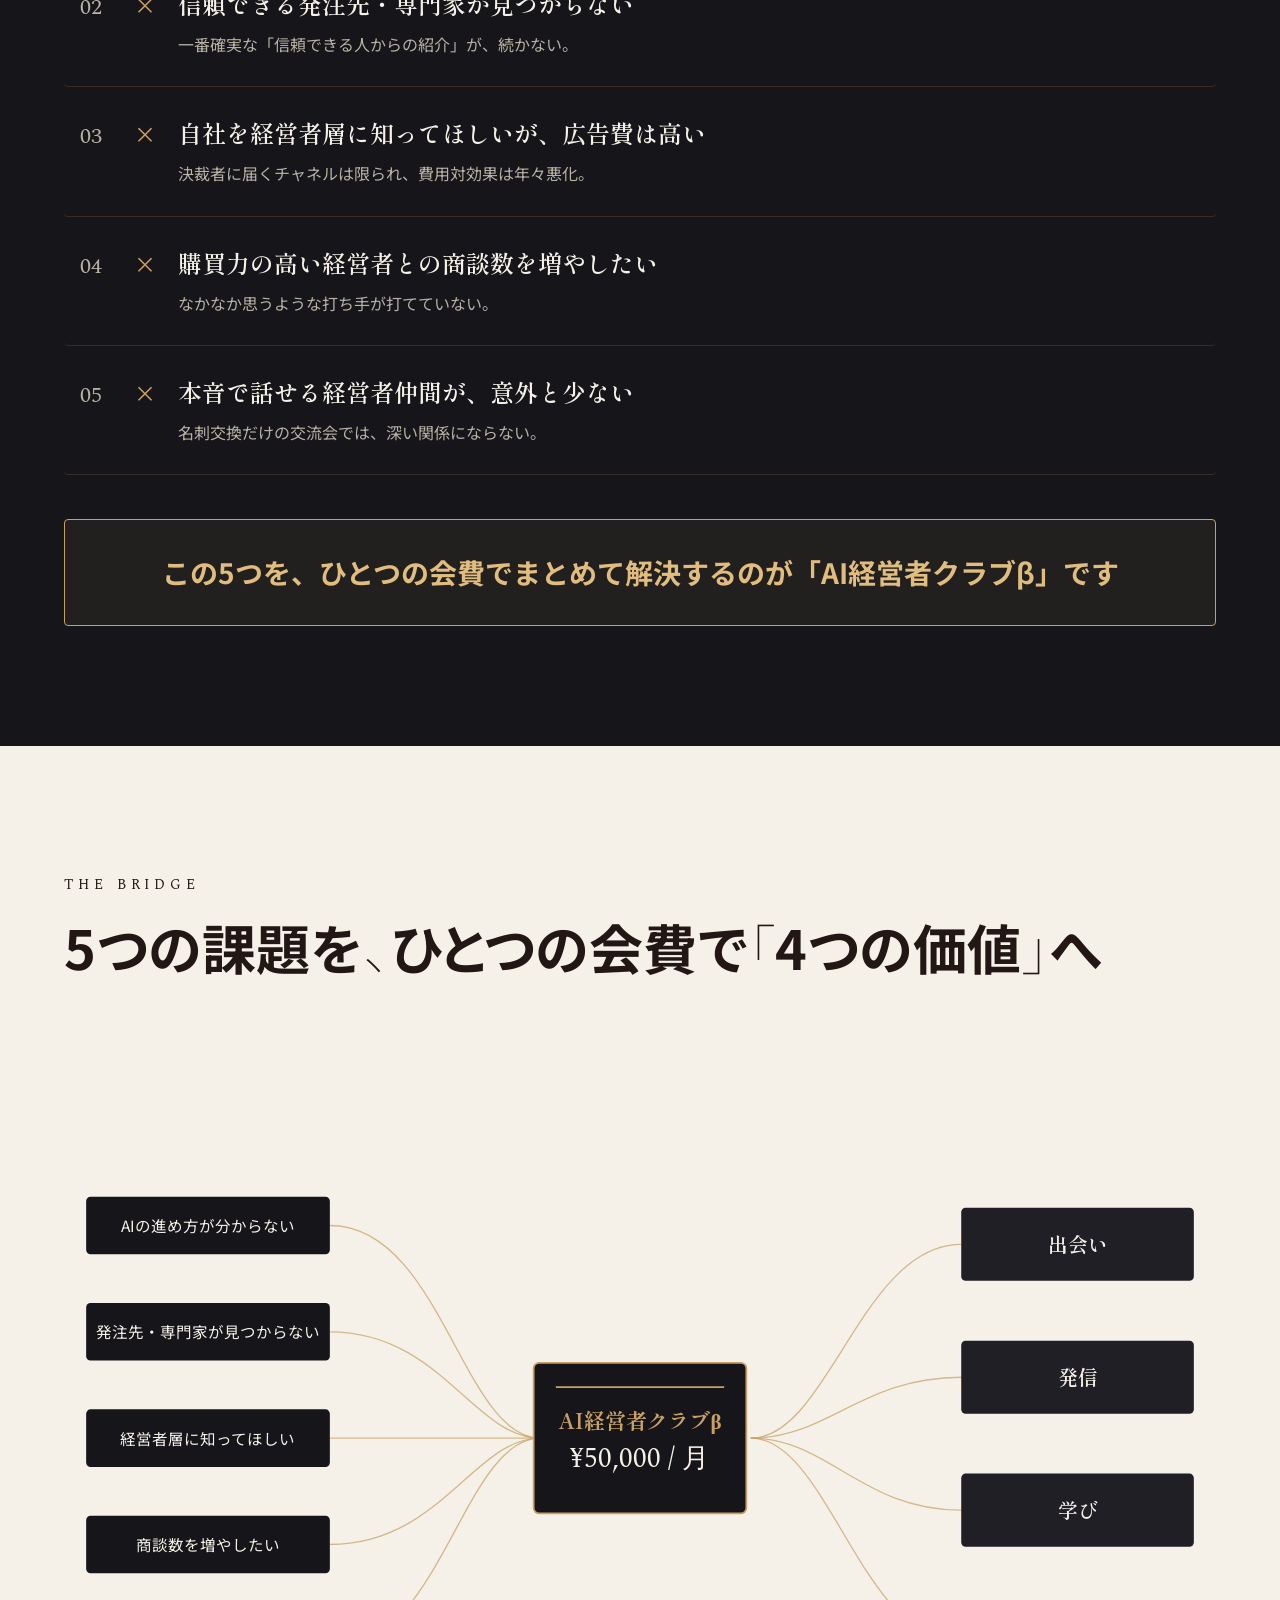
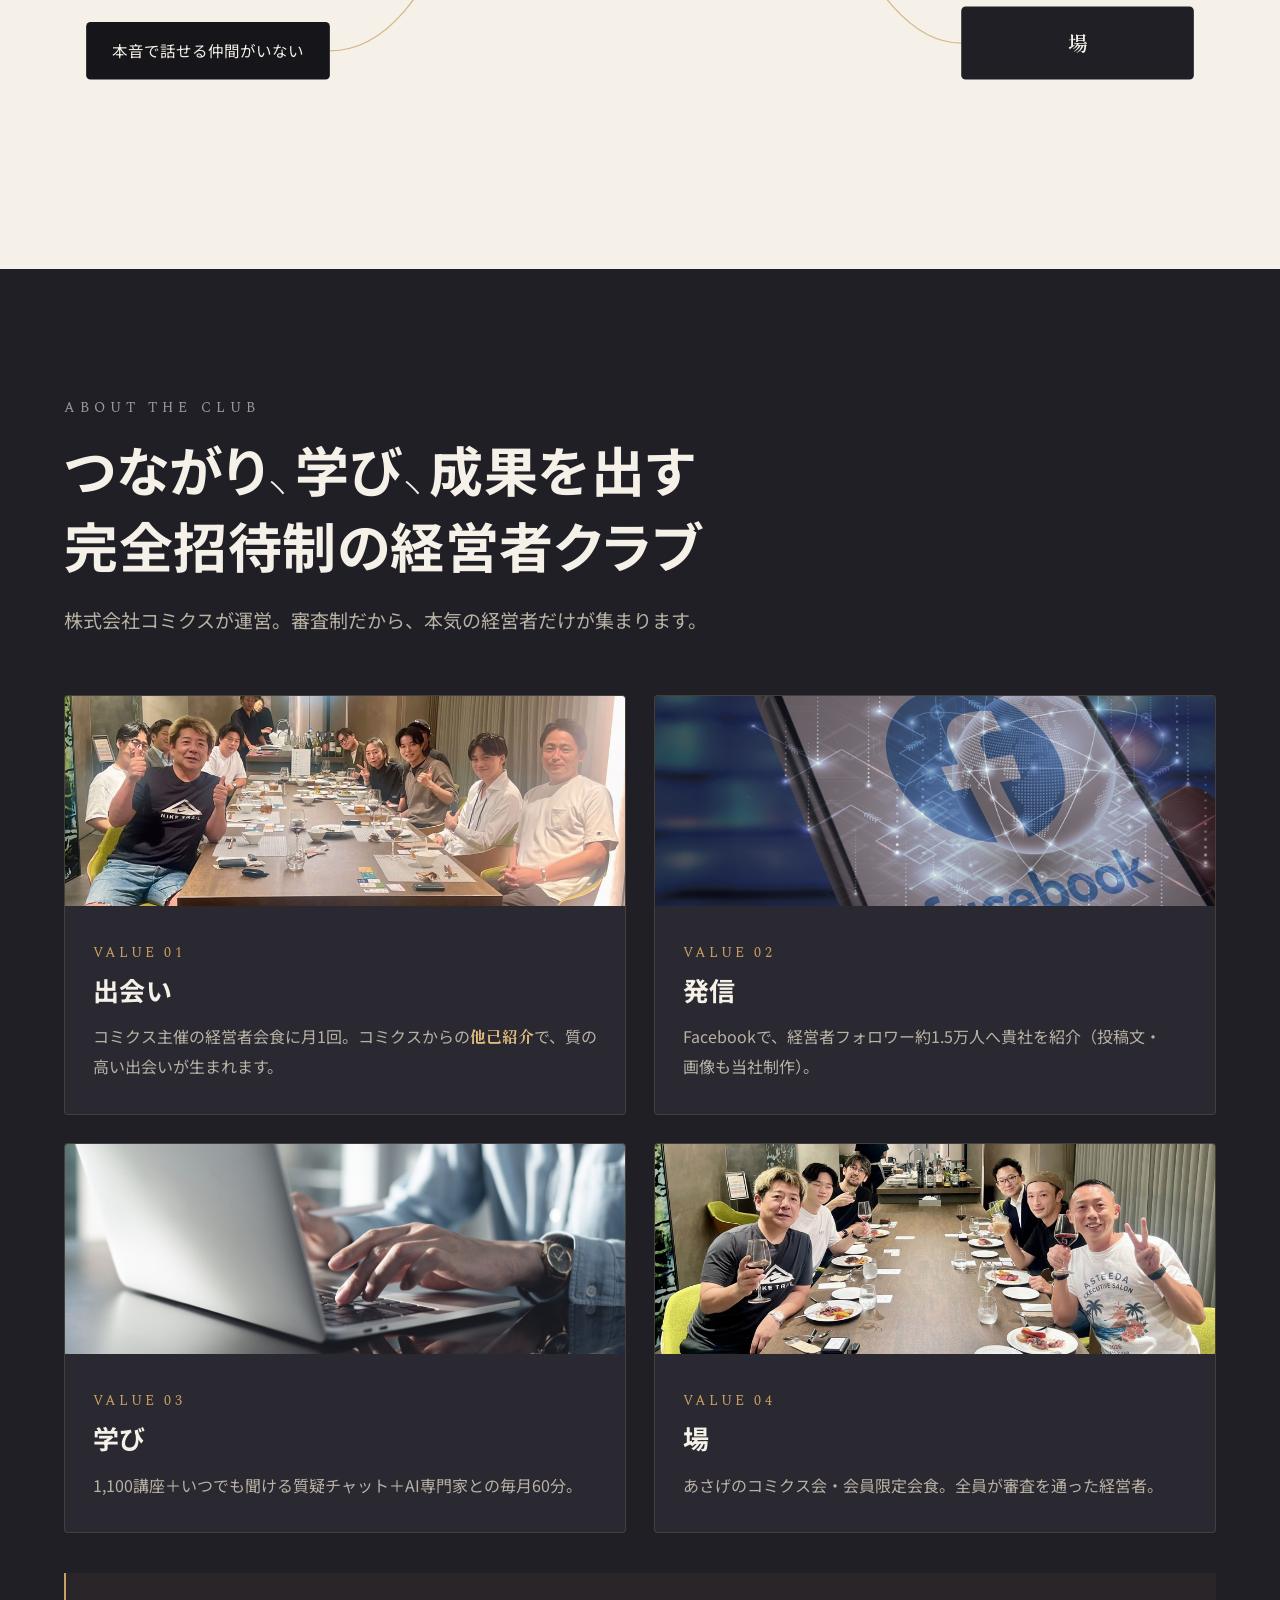
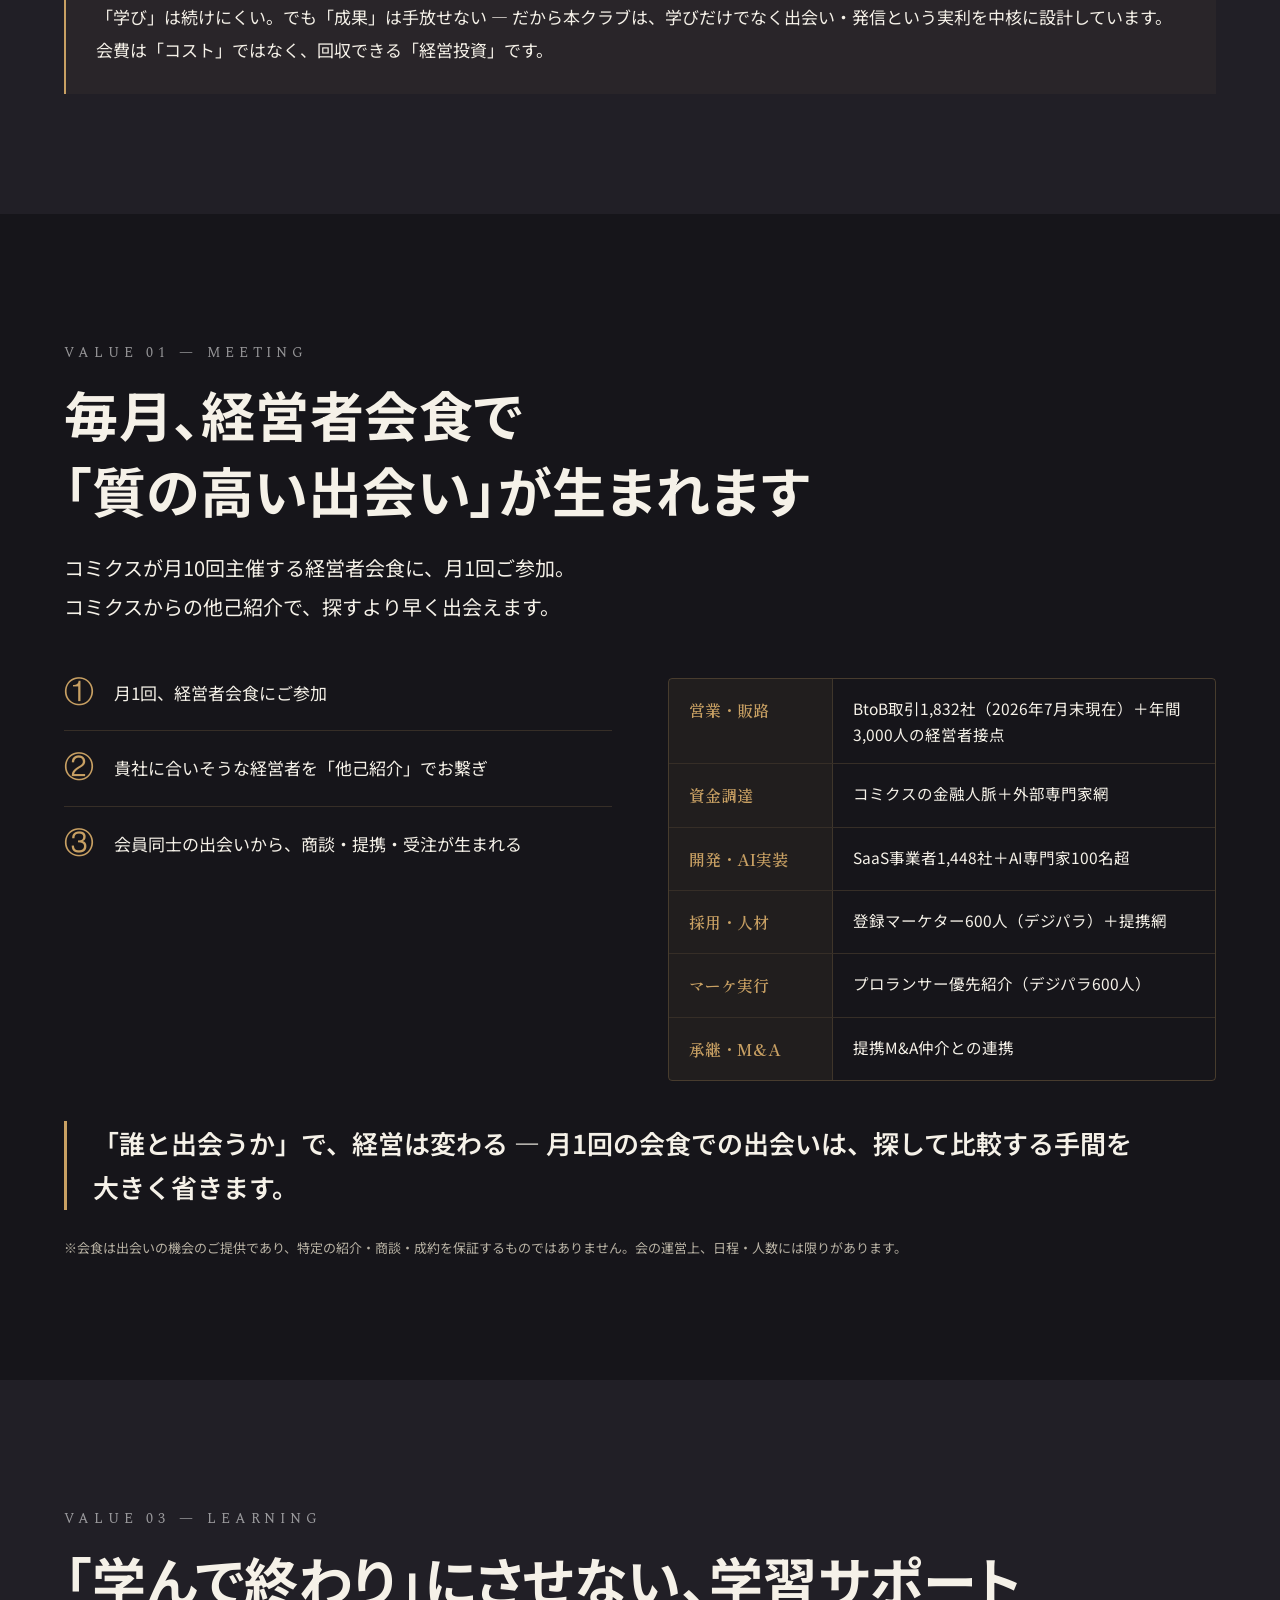
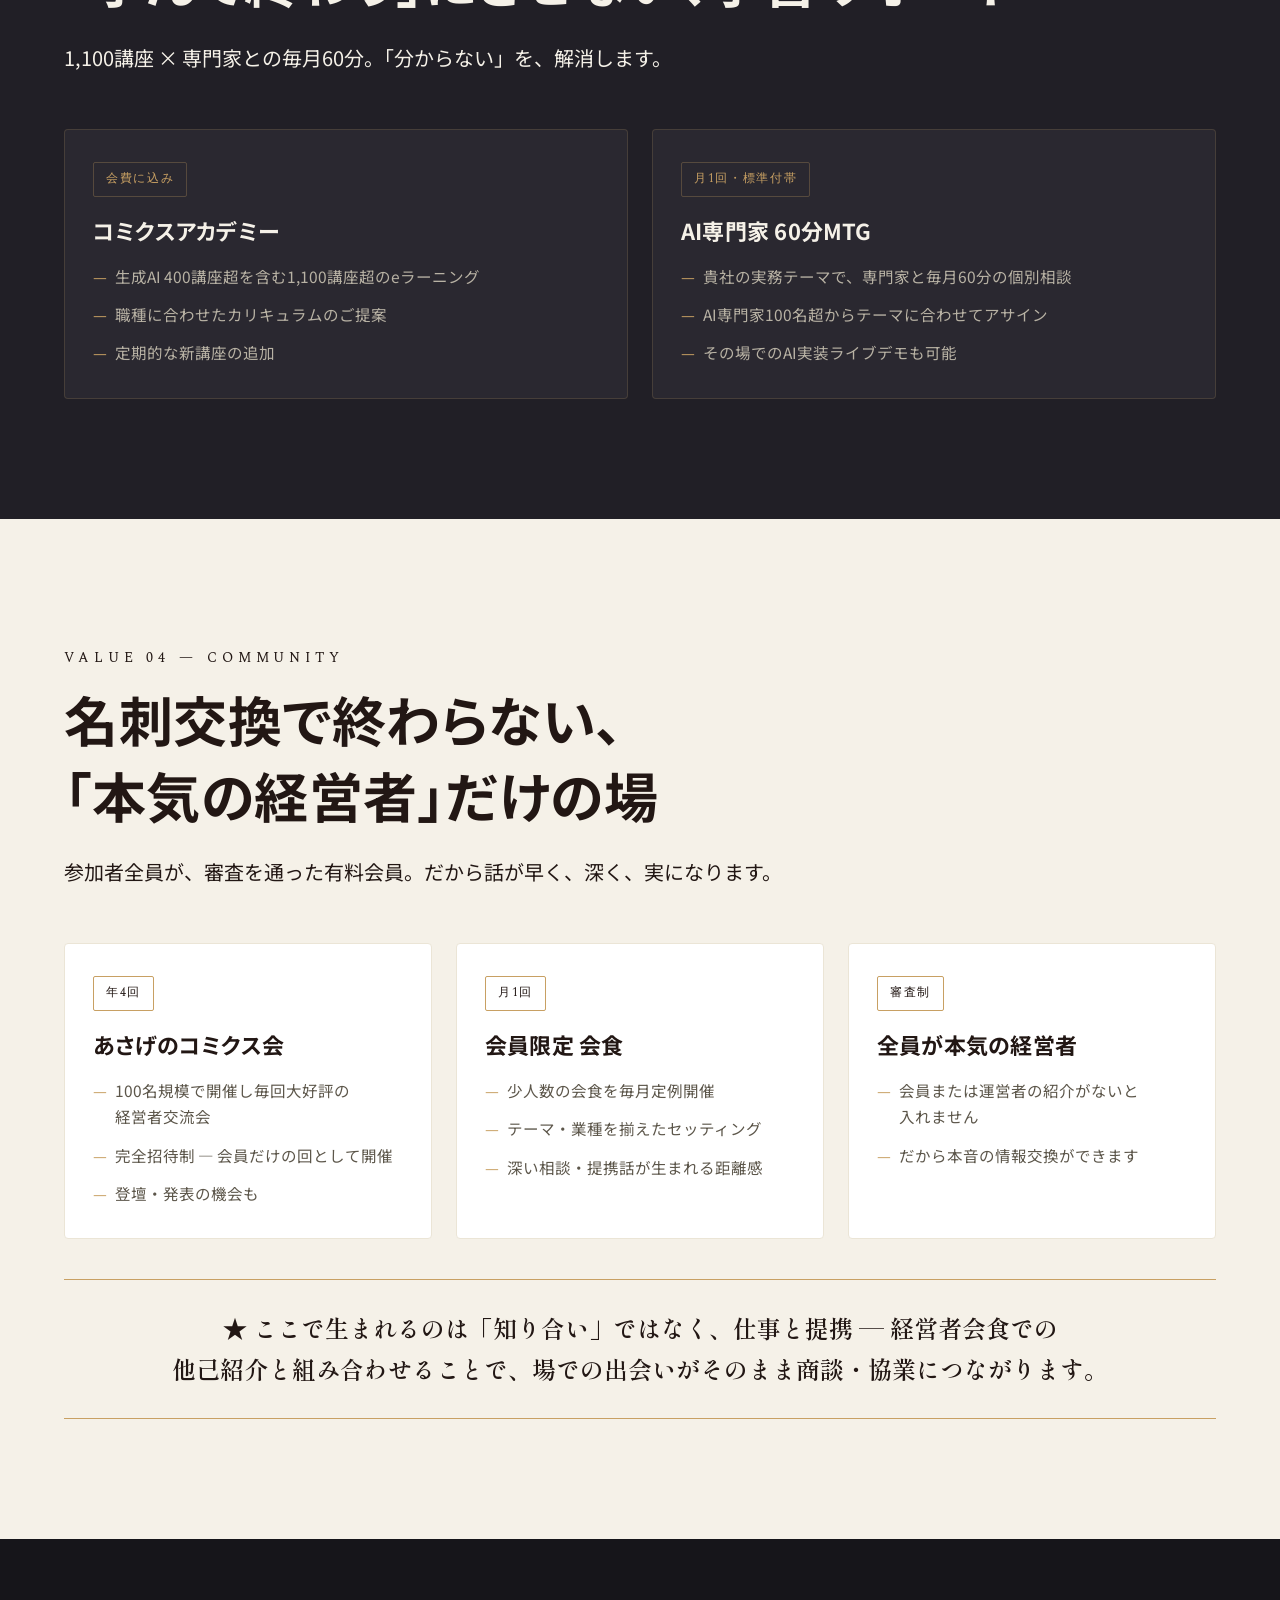
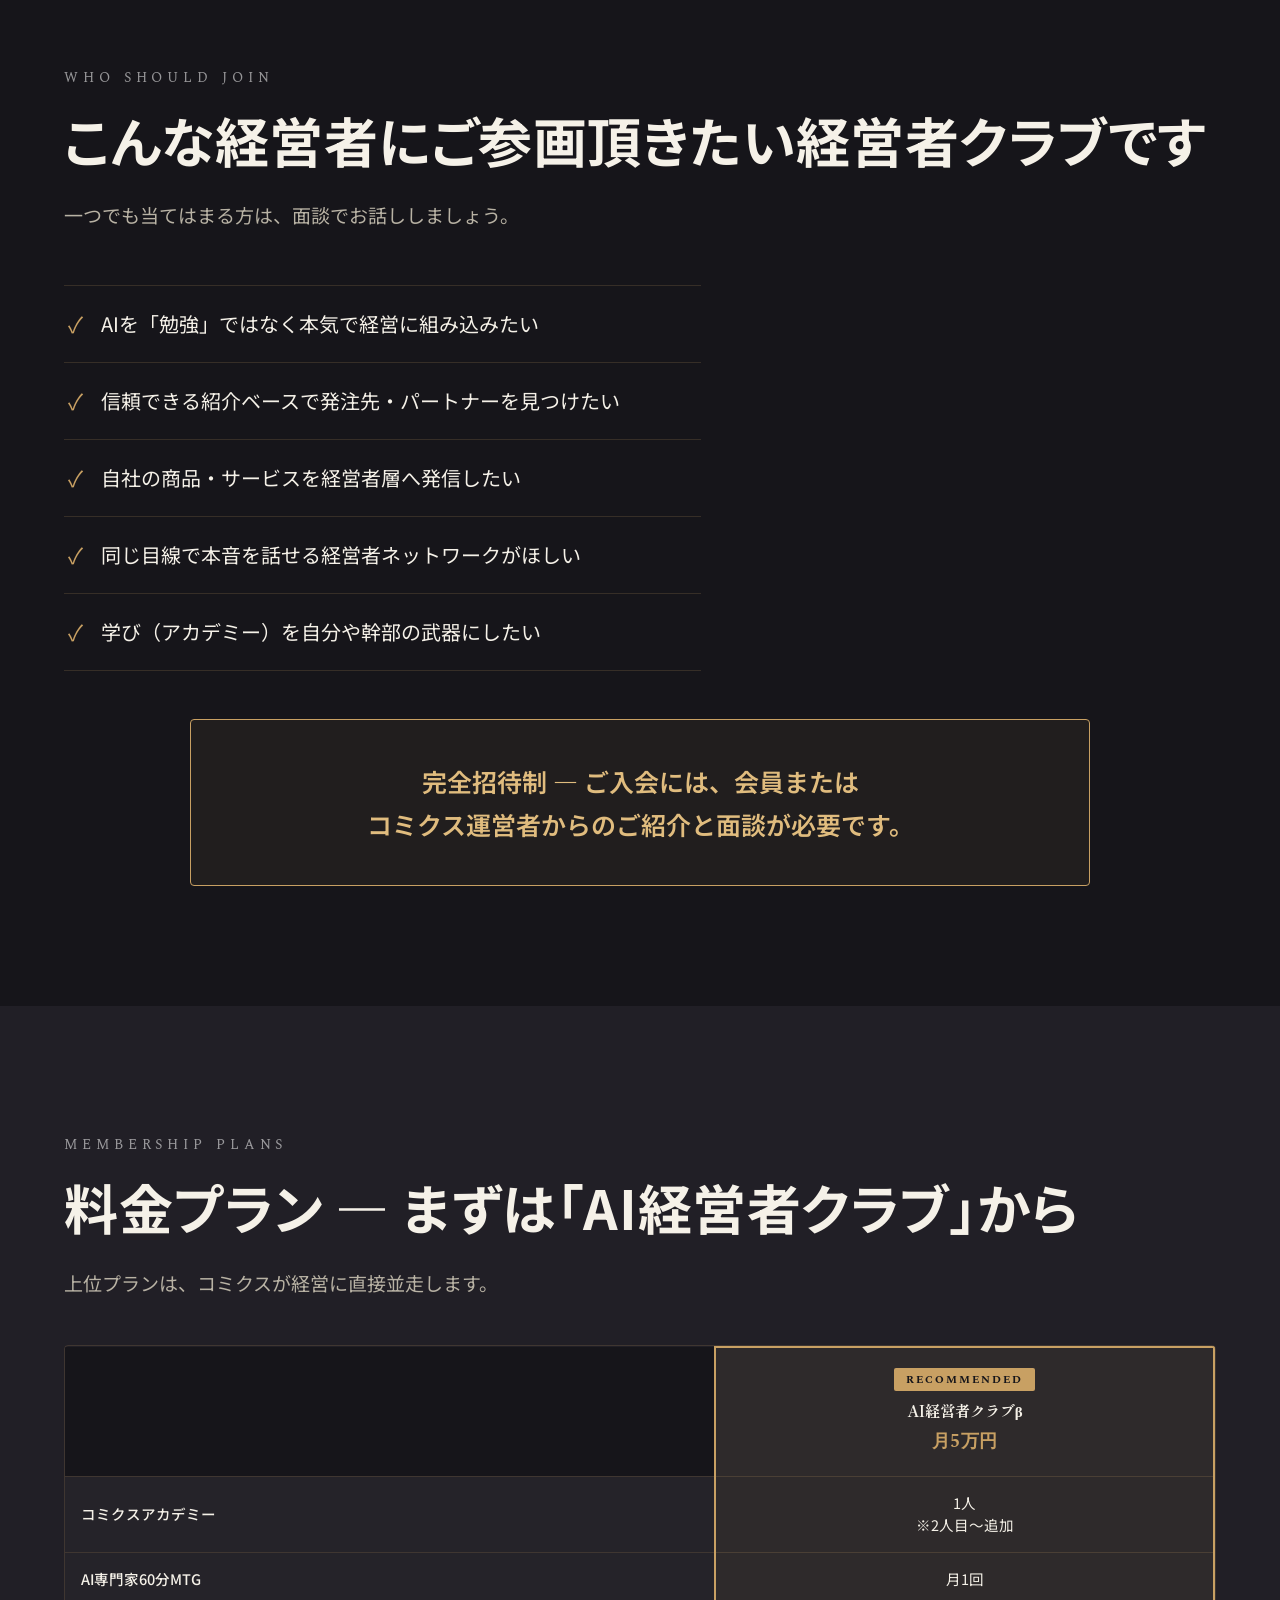
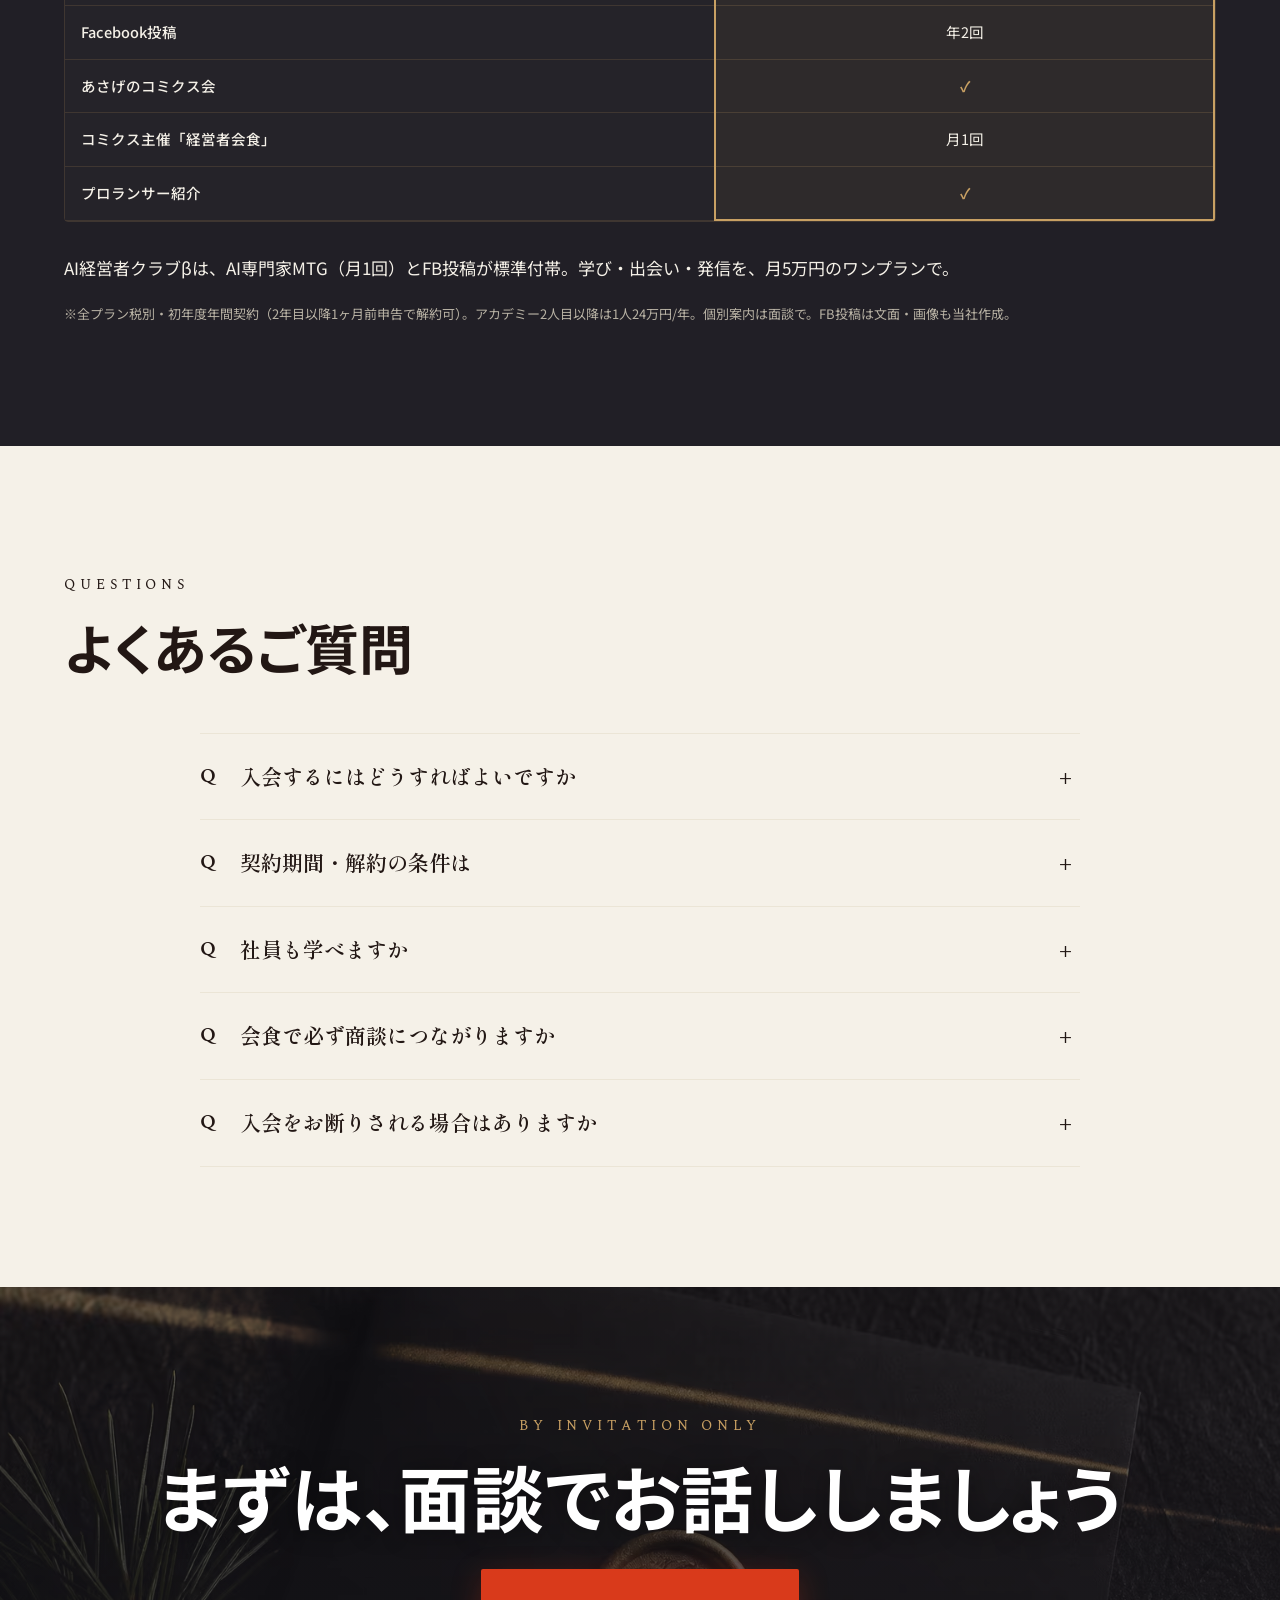
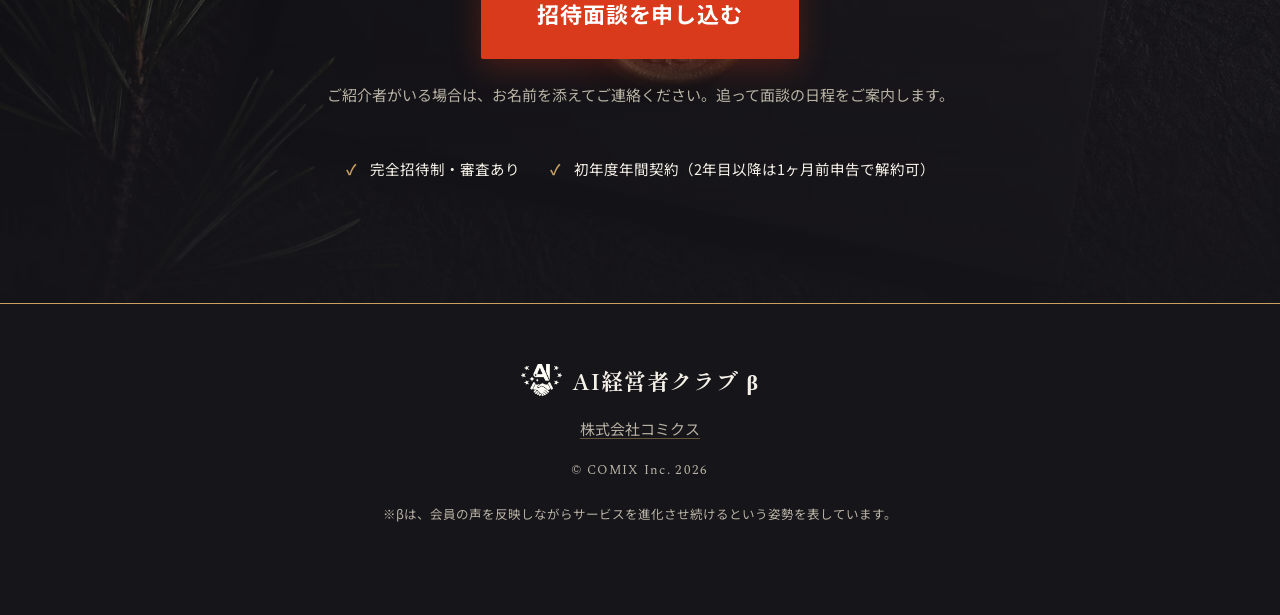
==== commit 3a0a1e30: "AIKC LP：Value01・Value04の画像を差し替え Co-Authored-By: Claude Sonnet 4.6 <noreply@anthropic.com>" ====
--- a/index.html
+++ b/index.html
@@ -296,7 +296,7 @@
     <div class="vcards">
       <article class="vcard reveal">
         <picture>
-          <img class="vcard-img" src="./images/aiclub/deai.jpg" width="1024" height="1024" alt="出会い" loading="lazy" decoding="async">
+          <img class="vcard-img" src="./images/aiclub/x1.jpg" width="1024" height="1024" alt="出会い" loading="lazy" decoding="async">
         </picture>
         <div class="vcard-body">
           <span class="vcard-no">Value 01</span>
@@ -326,7 +326,7 @@
       </article>
       <article class="vcard reveal">
         <picture>
-          <img class="vcard-img" src="./images/aiclub/asage_02-compressed.png" width="1024" height="1024" alt="場" loading="lazy" decoding="async" style="filter:saturate(.75) sepia(.12) brightness(.92) contrast(1.05);">
+          <img class="vcard-img" src="./images/aiclub/shachou1.jpg" width="1024" height="1024" alt="場" loading="lazy" decoding="async">
         </picture>
         <div class="vcard-body">
           <span class="vcard-no">Value 04</span>
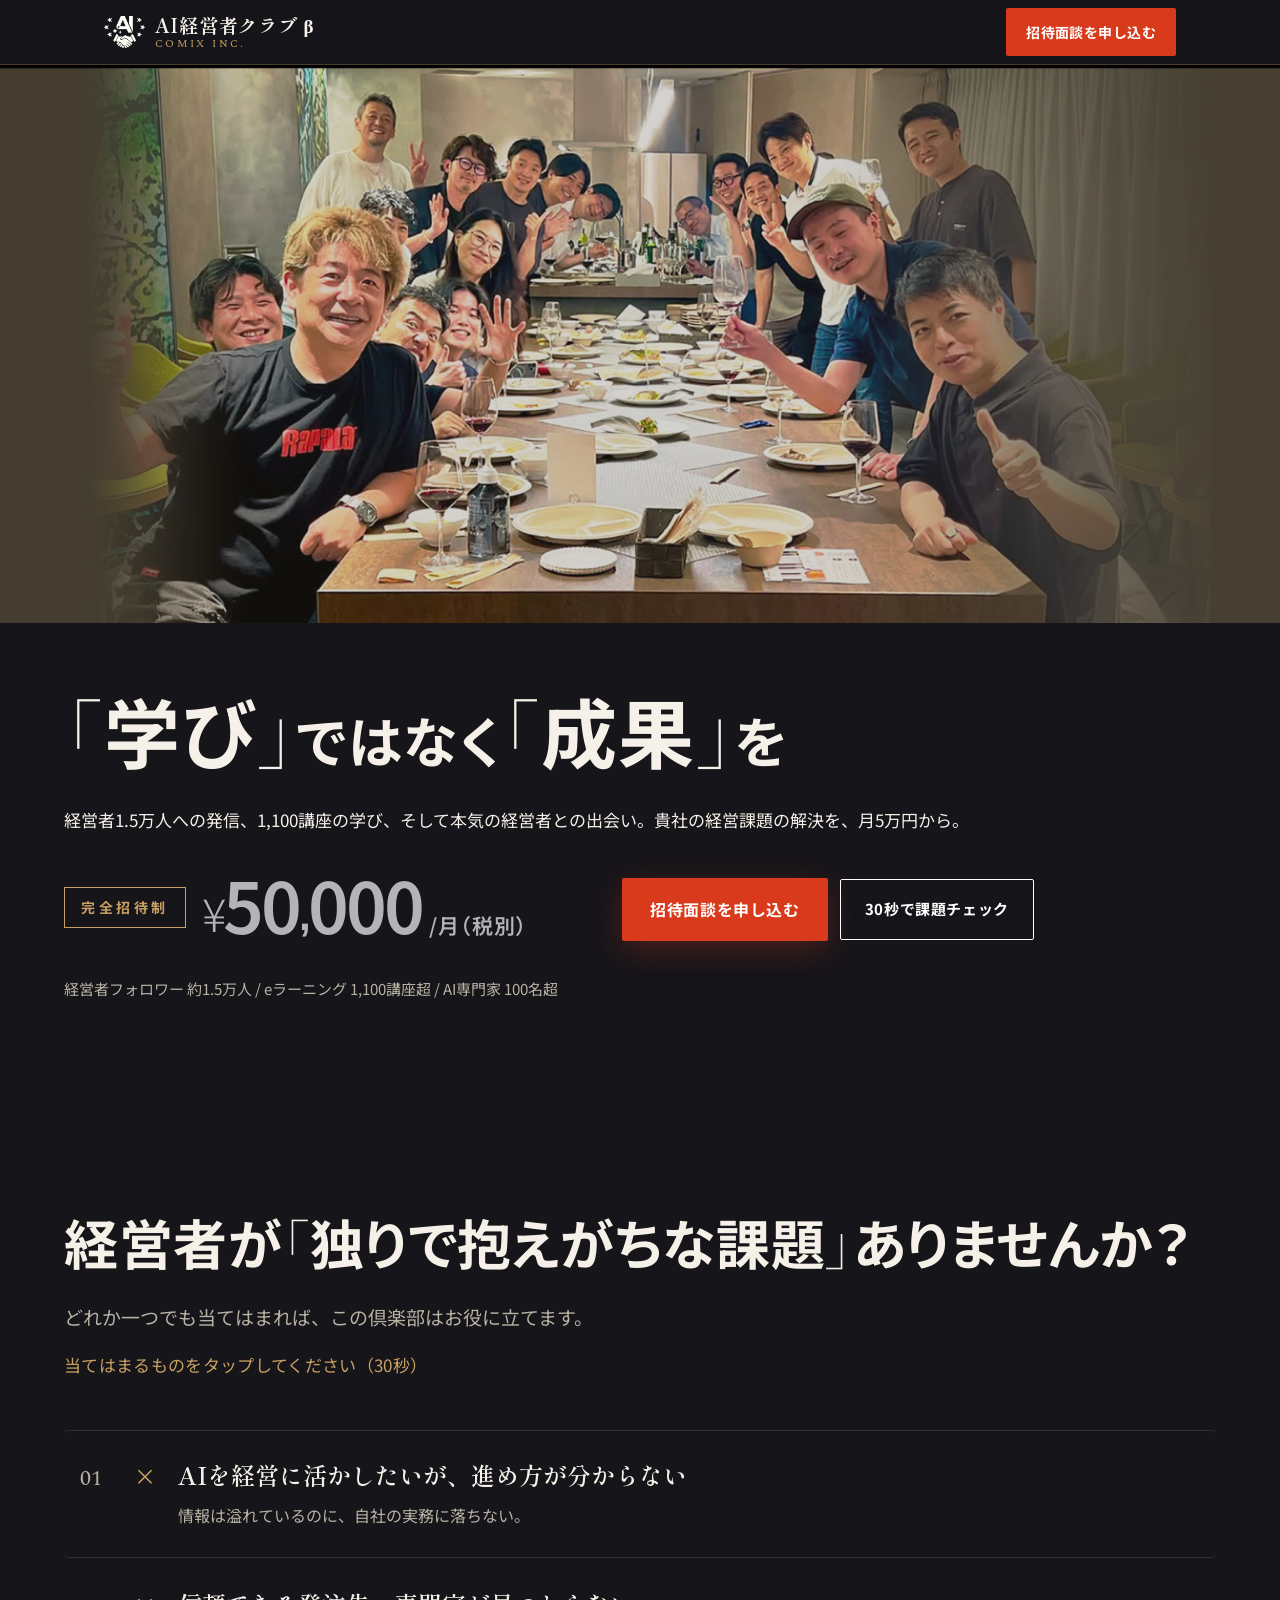
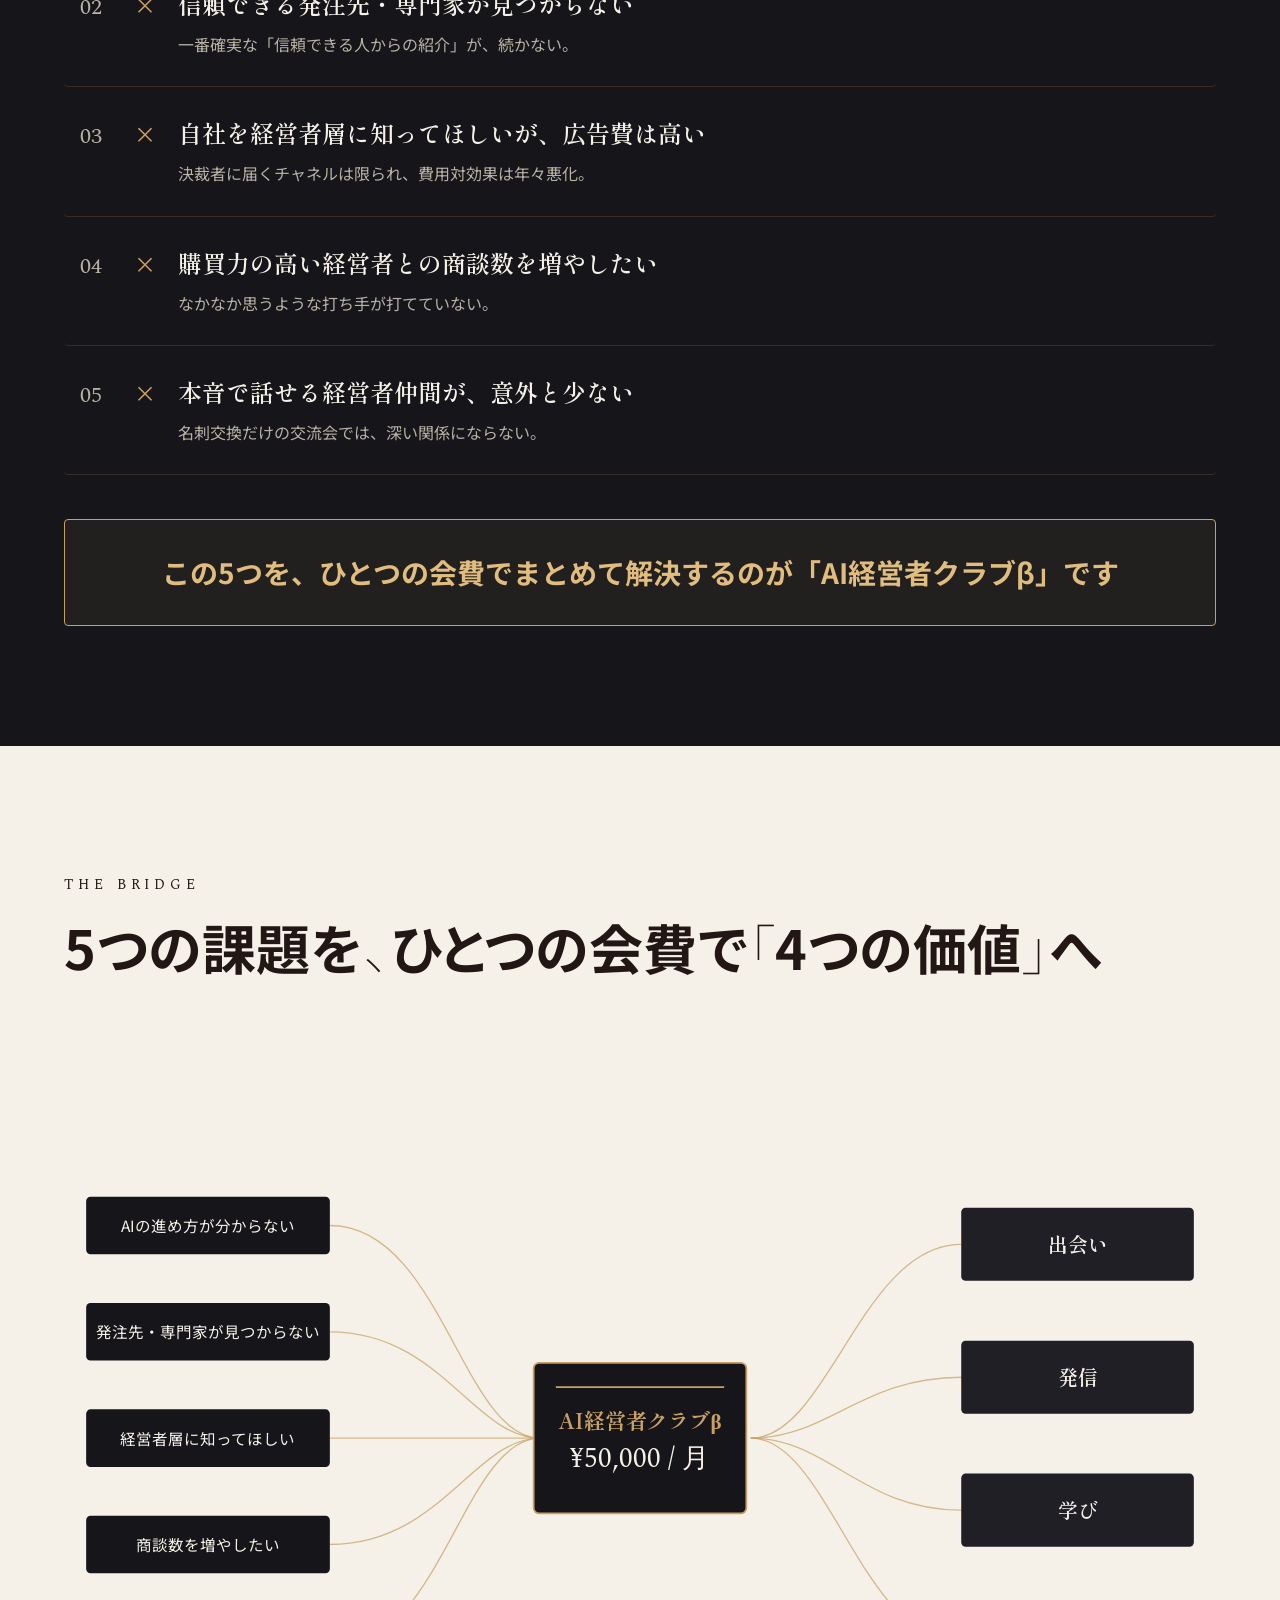
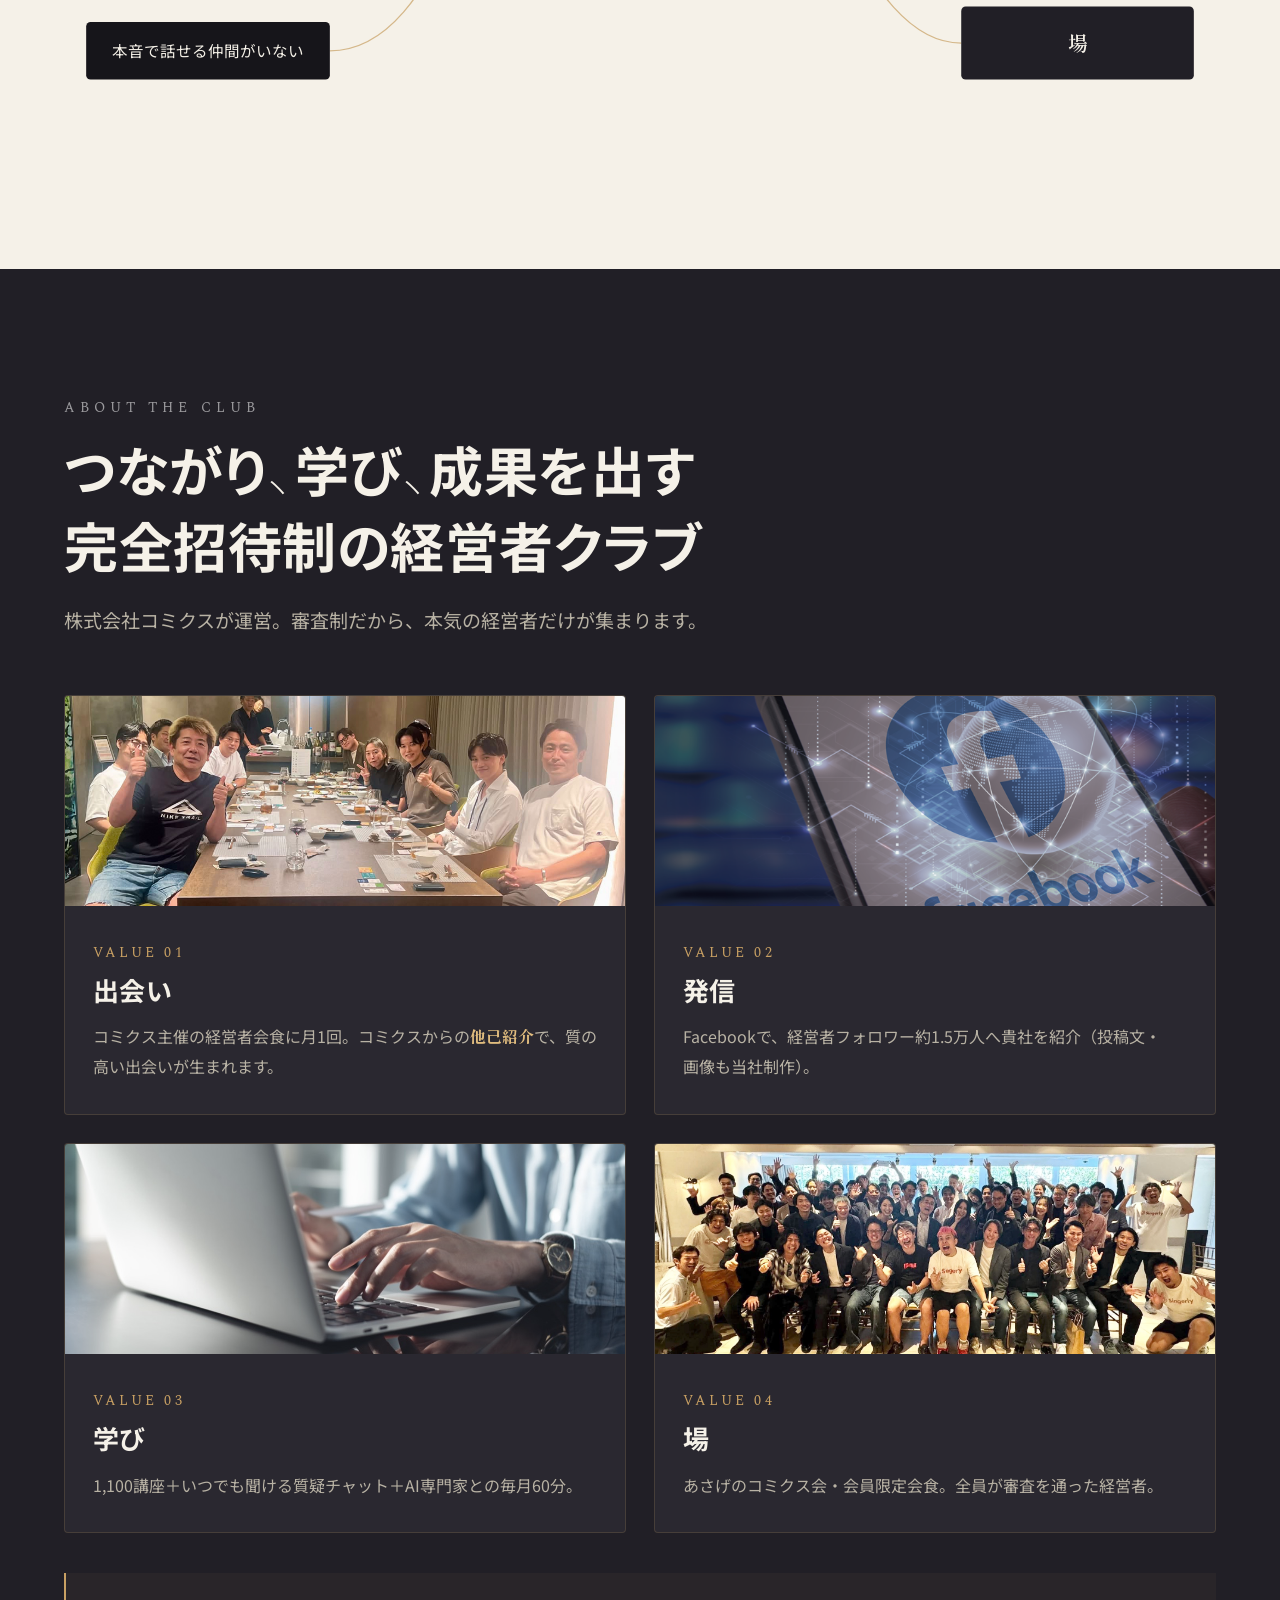
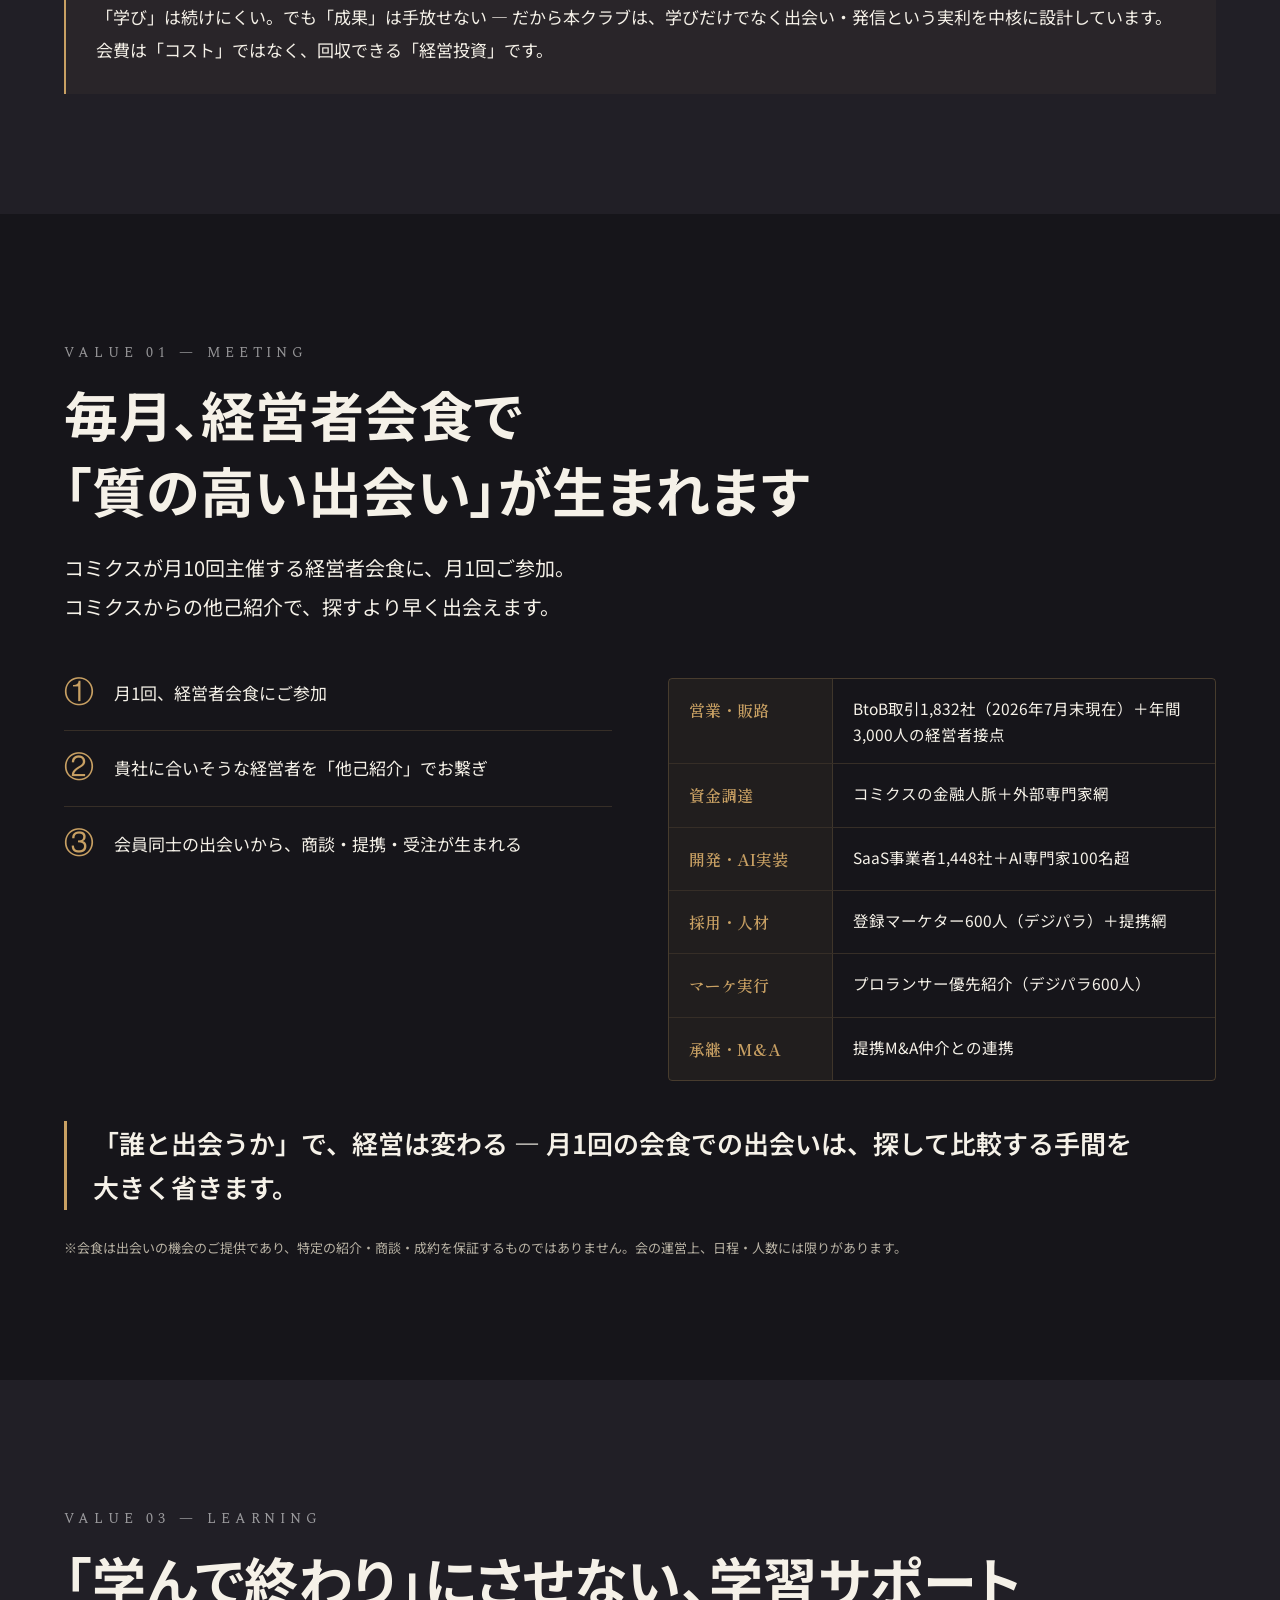
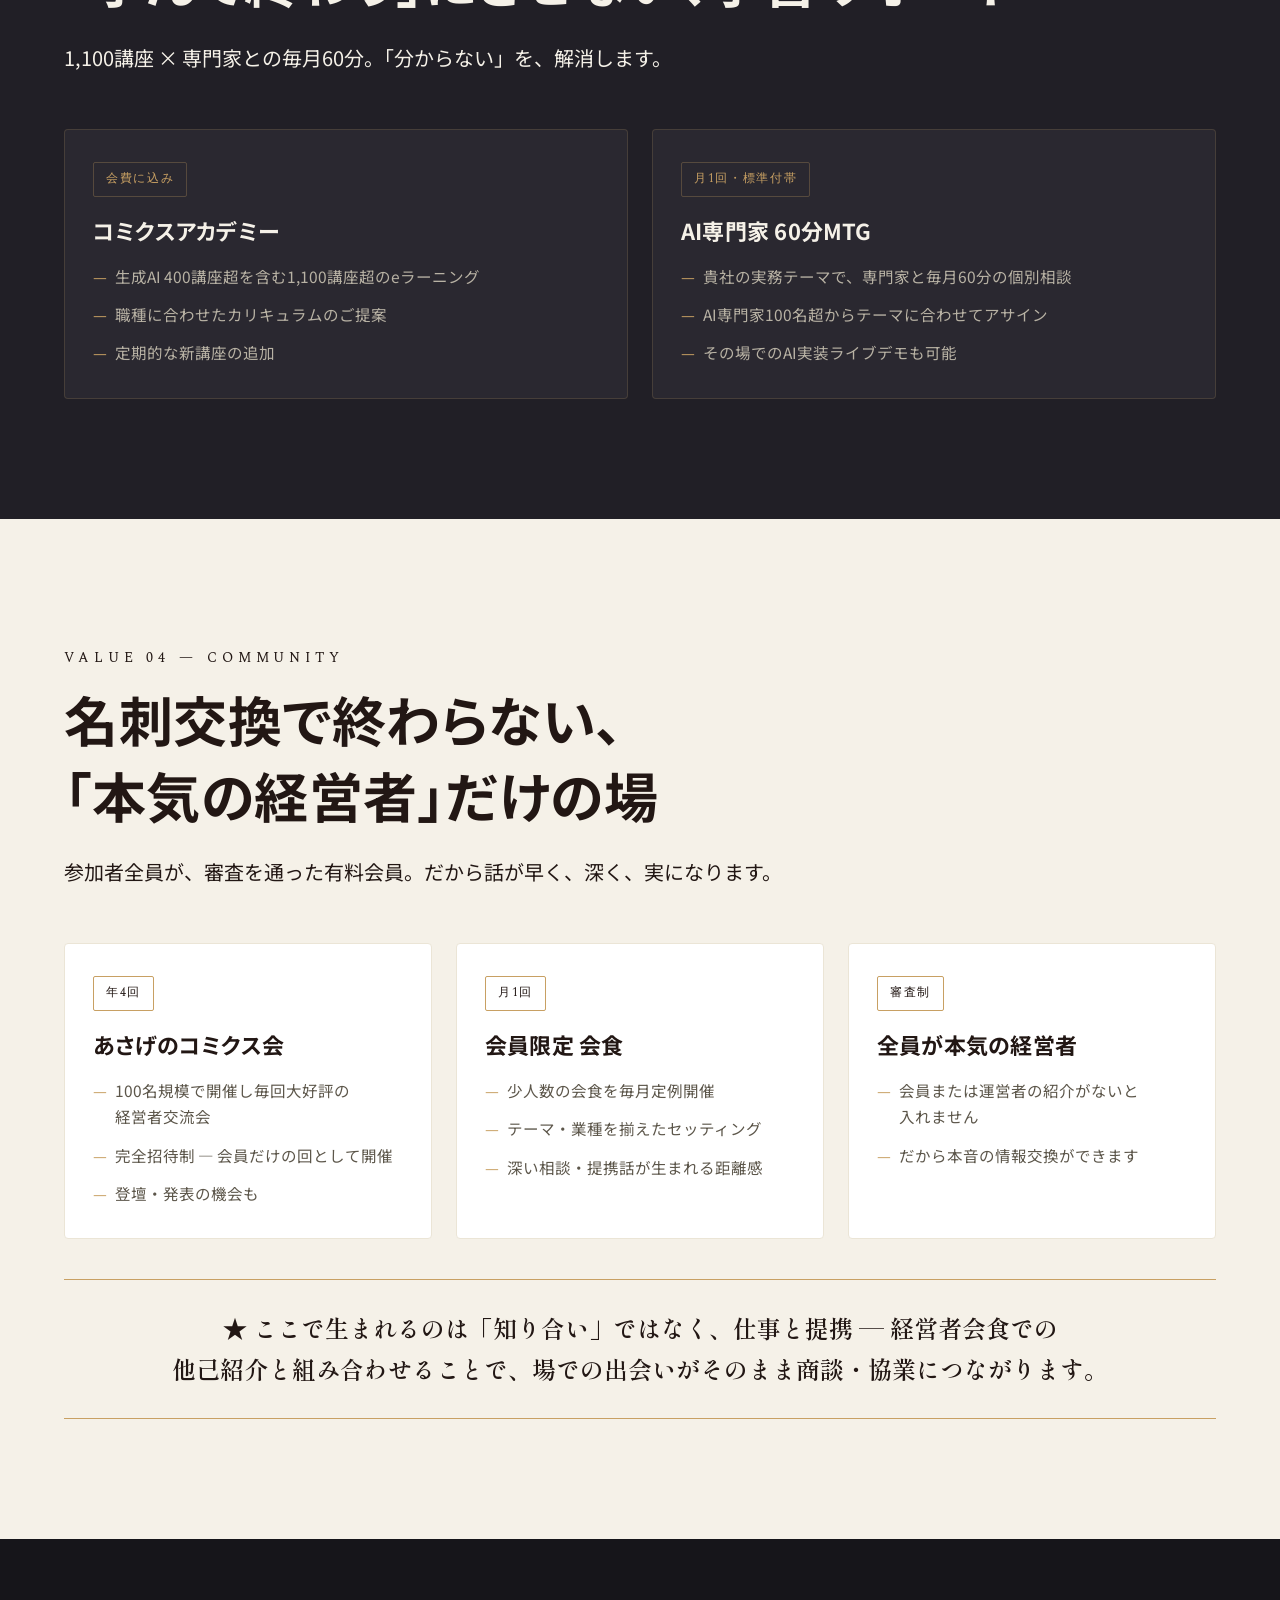
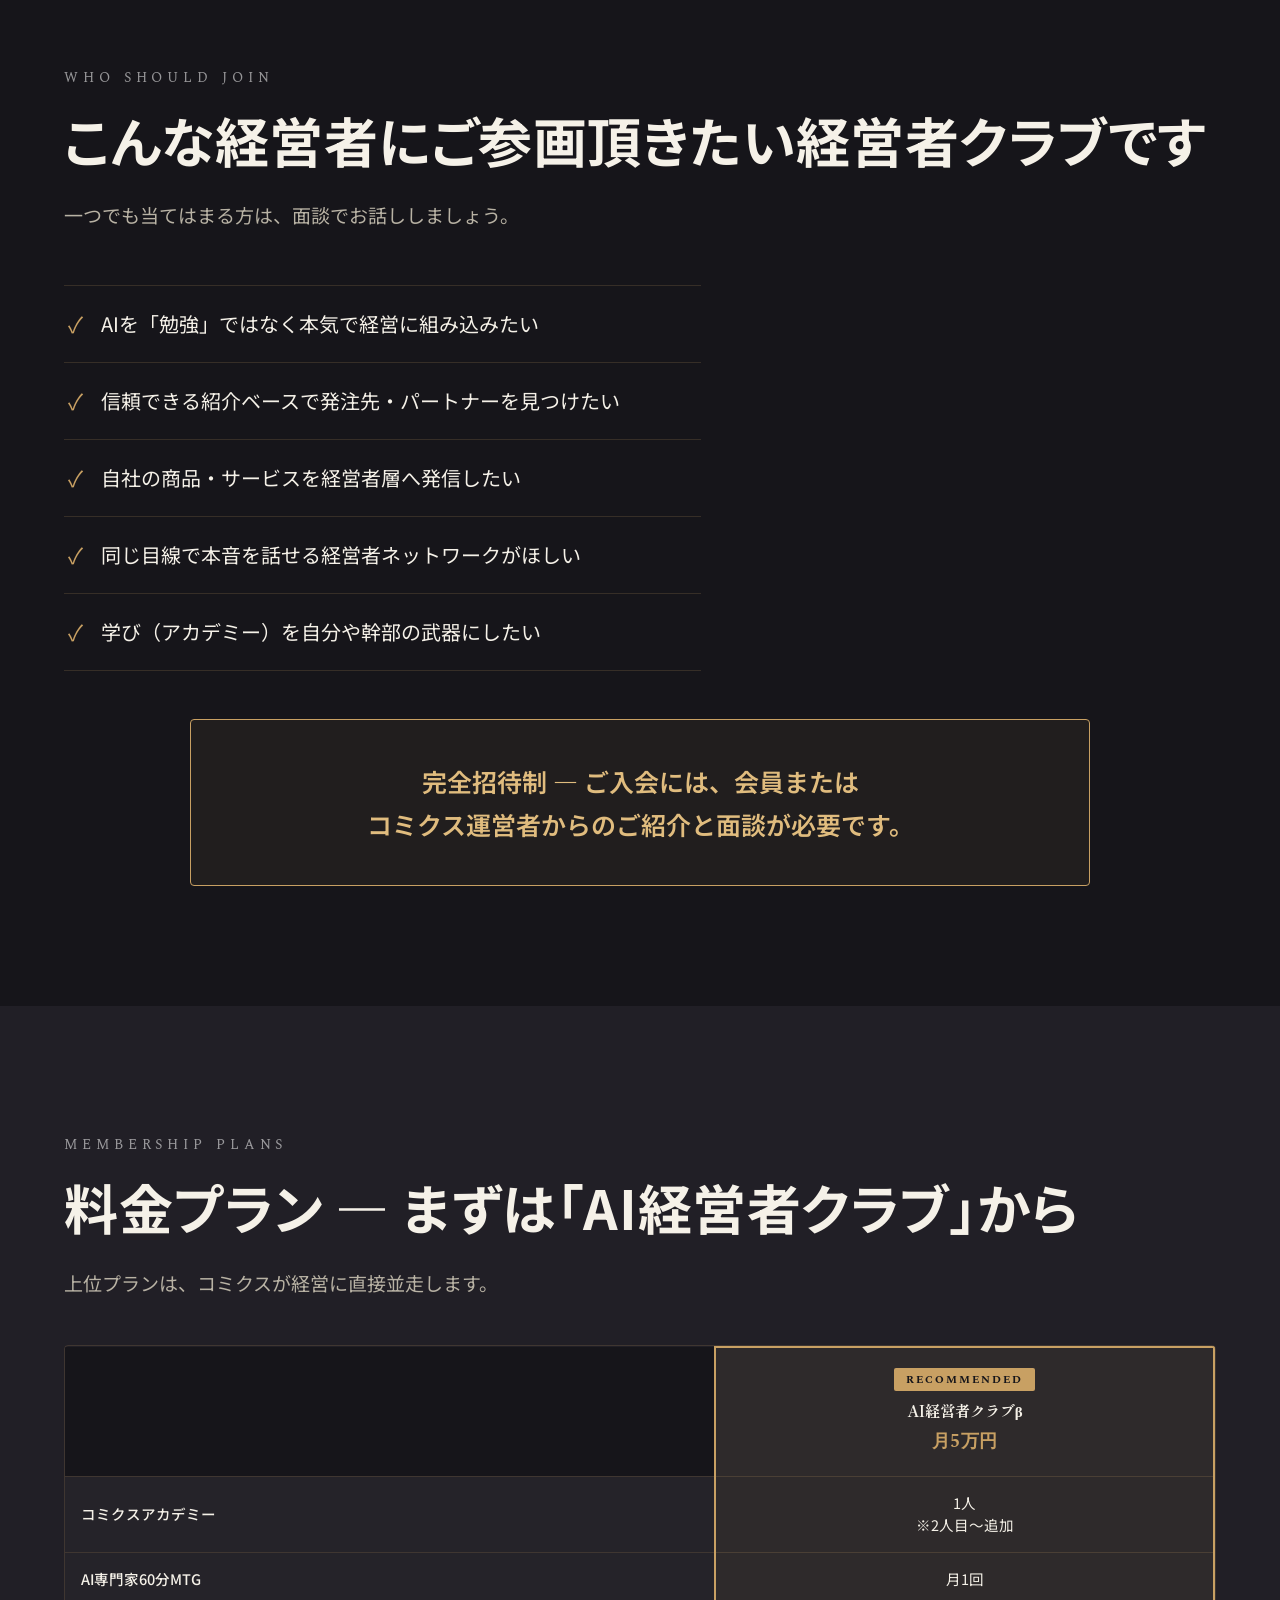
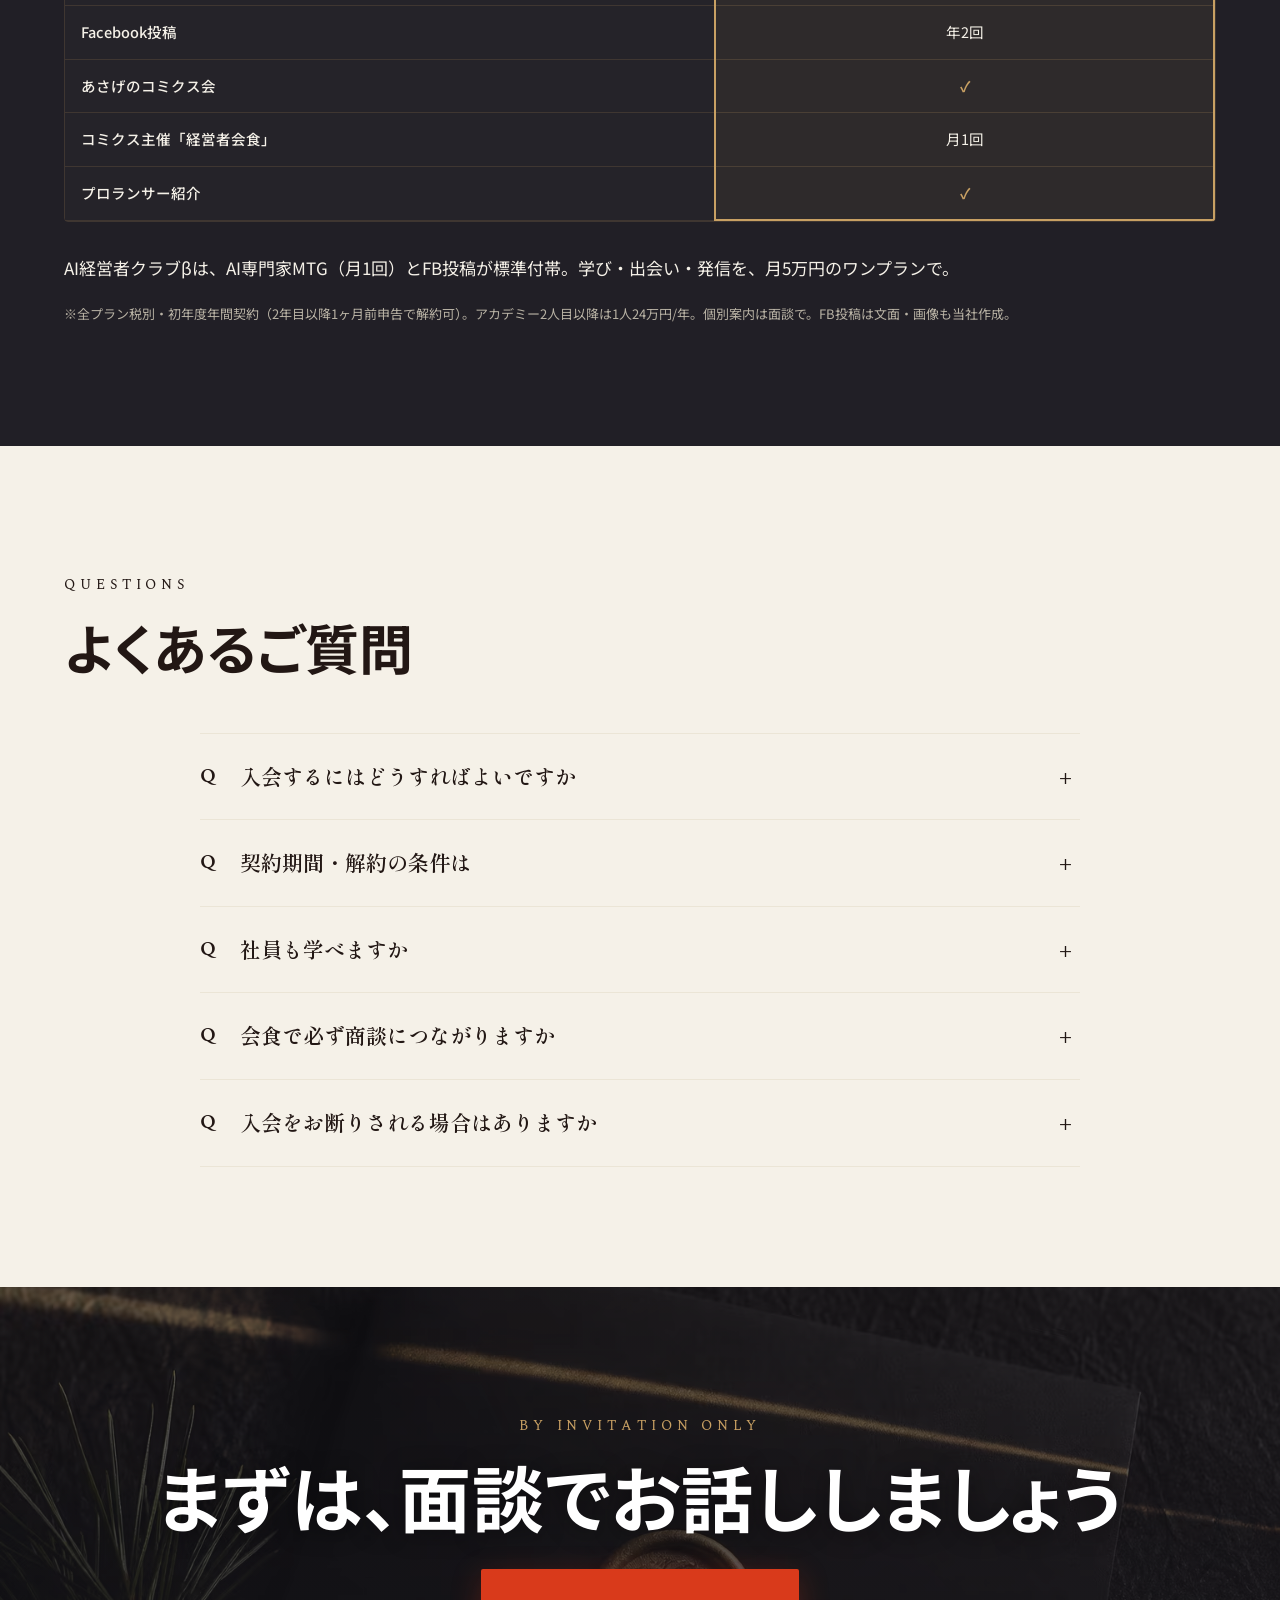
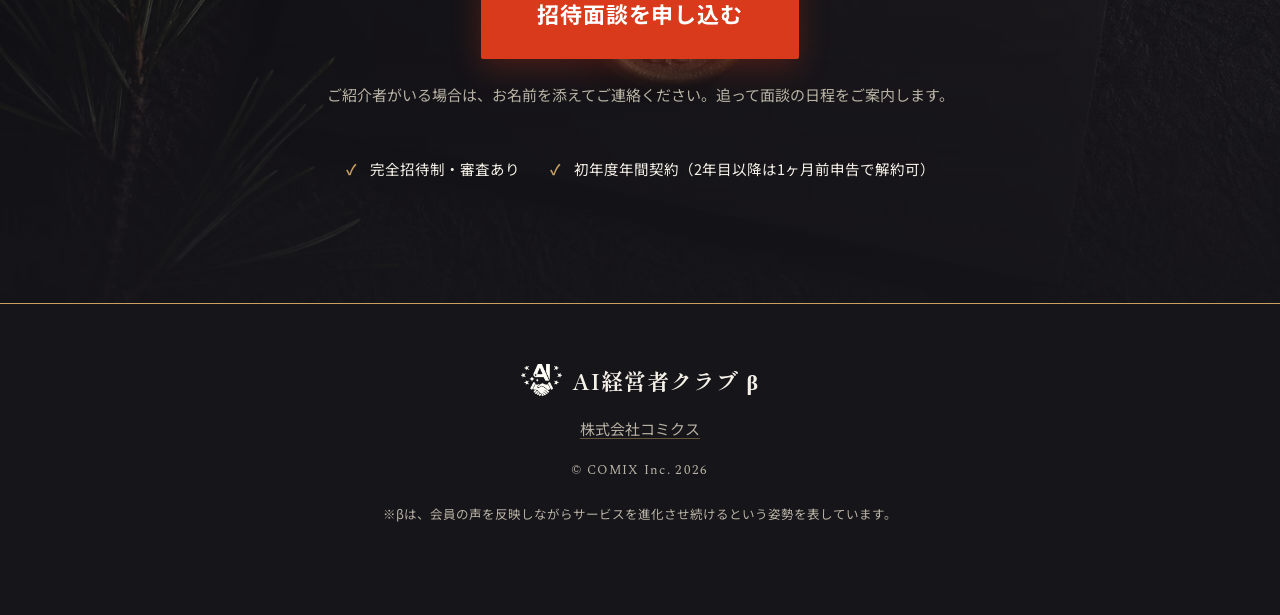
==== commit 61c38335: "AIKC LP：Value04「場」の画像をba.jpgに変更 Co-Authored-By: Claude Sonnet 4.6 <noreply@anthropic.com>" ====
--- a/index.html
+++ b/index.html
@@ -326,7 +326,7 @@
       </article>
       <article class="vcard reveal">
         <picture>
-          <img class="vcard-img" src="./images/aiclub/shachou1.jpg" width="1024" height="1024" alt="場" loading="lazy" decoding="async">
+          <img class="vcard-img" src="./images/aiclub/ba.jpg" width="1024" height="1024" alt="場" loading="lazy" decoding="async">
         </picture>
         <div class="vcard-body">
           <span class="vcard-no">Value 04</span>
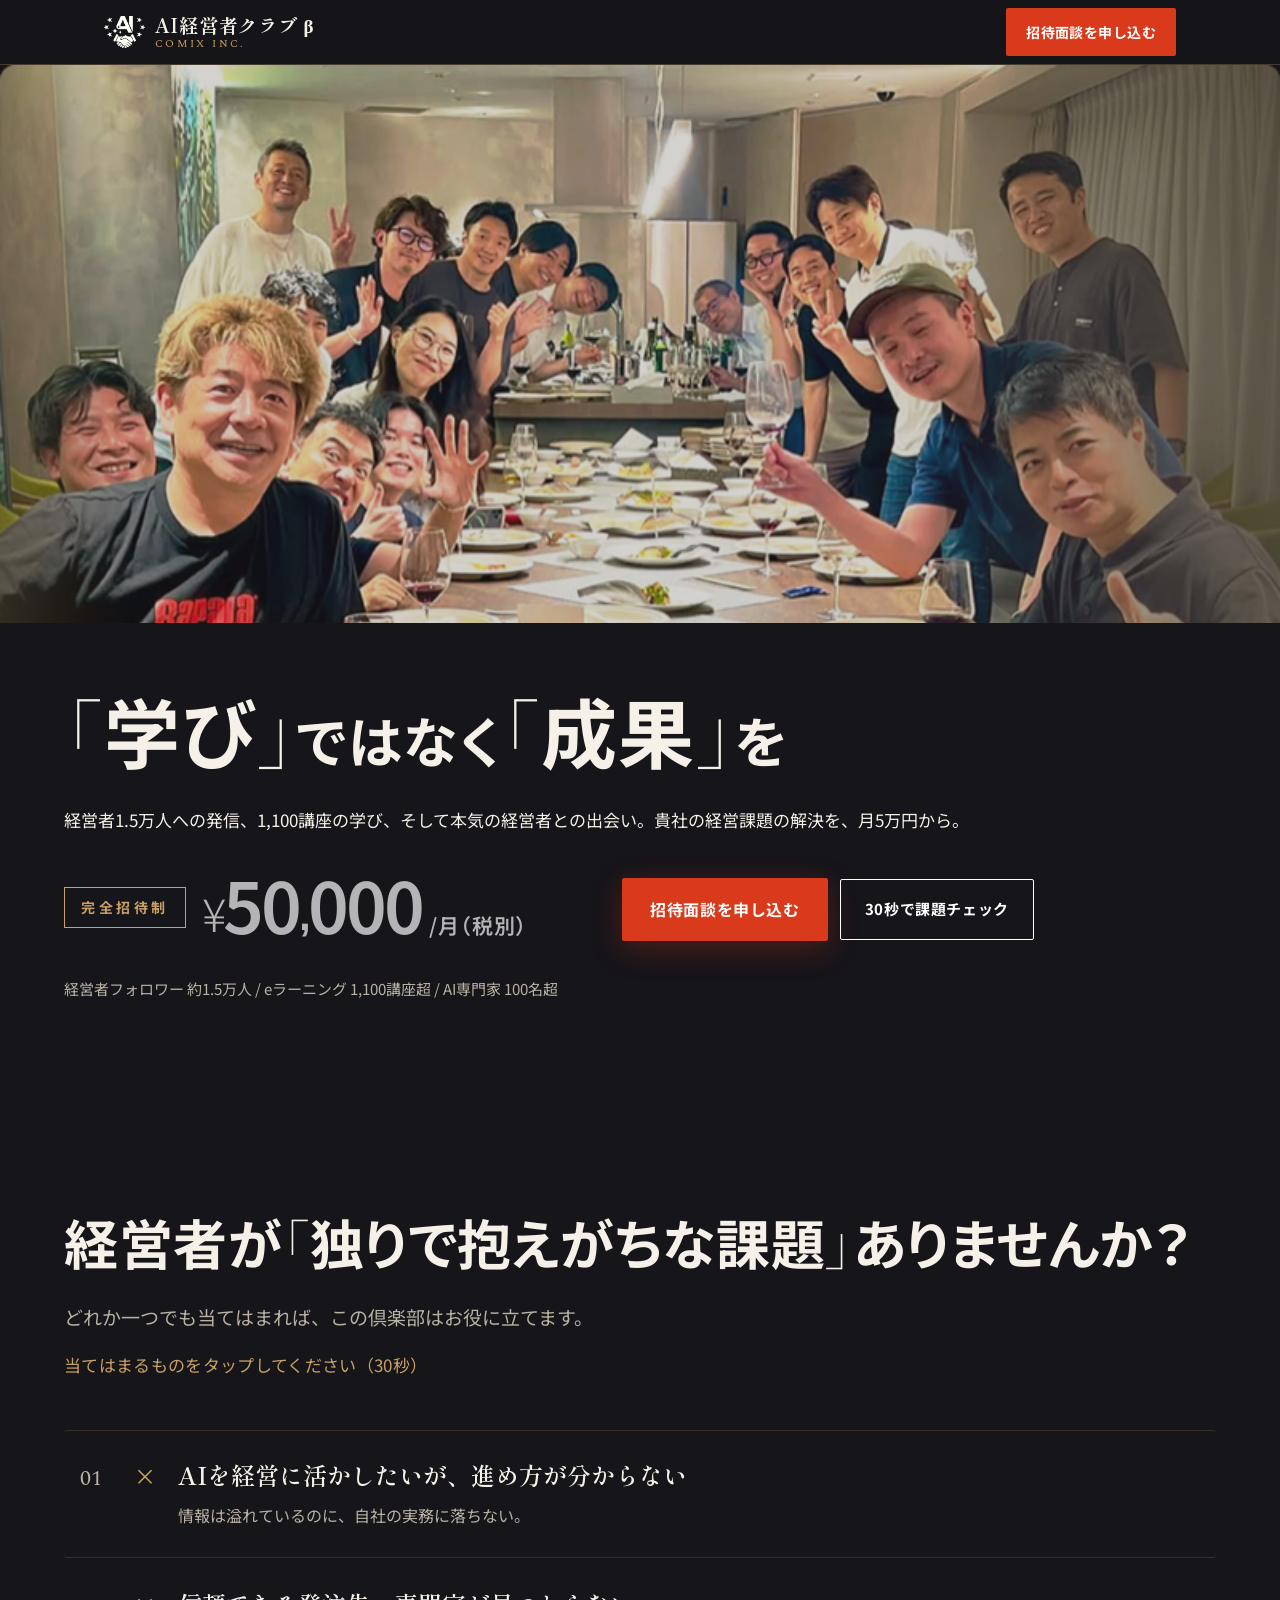
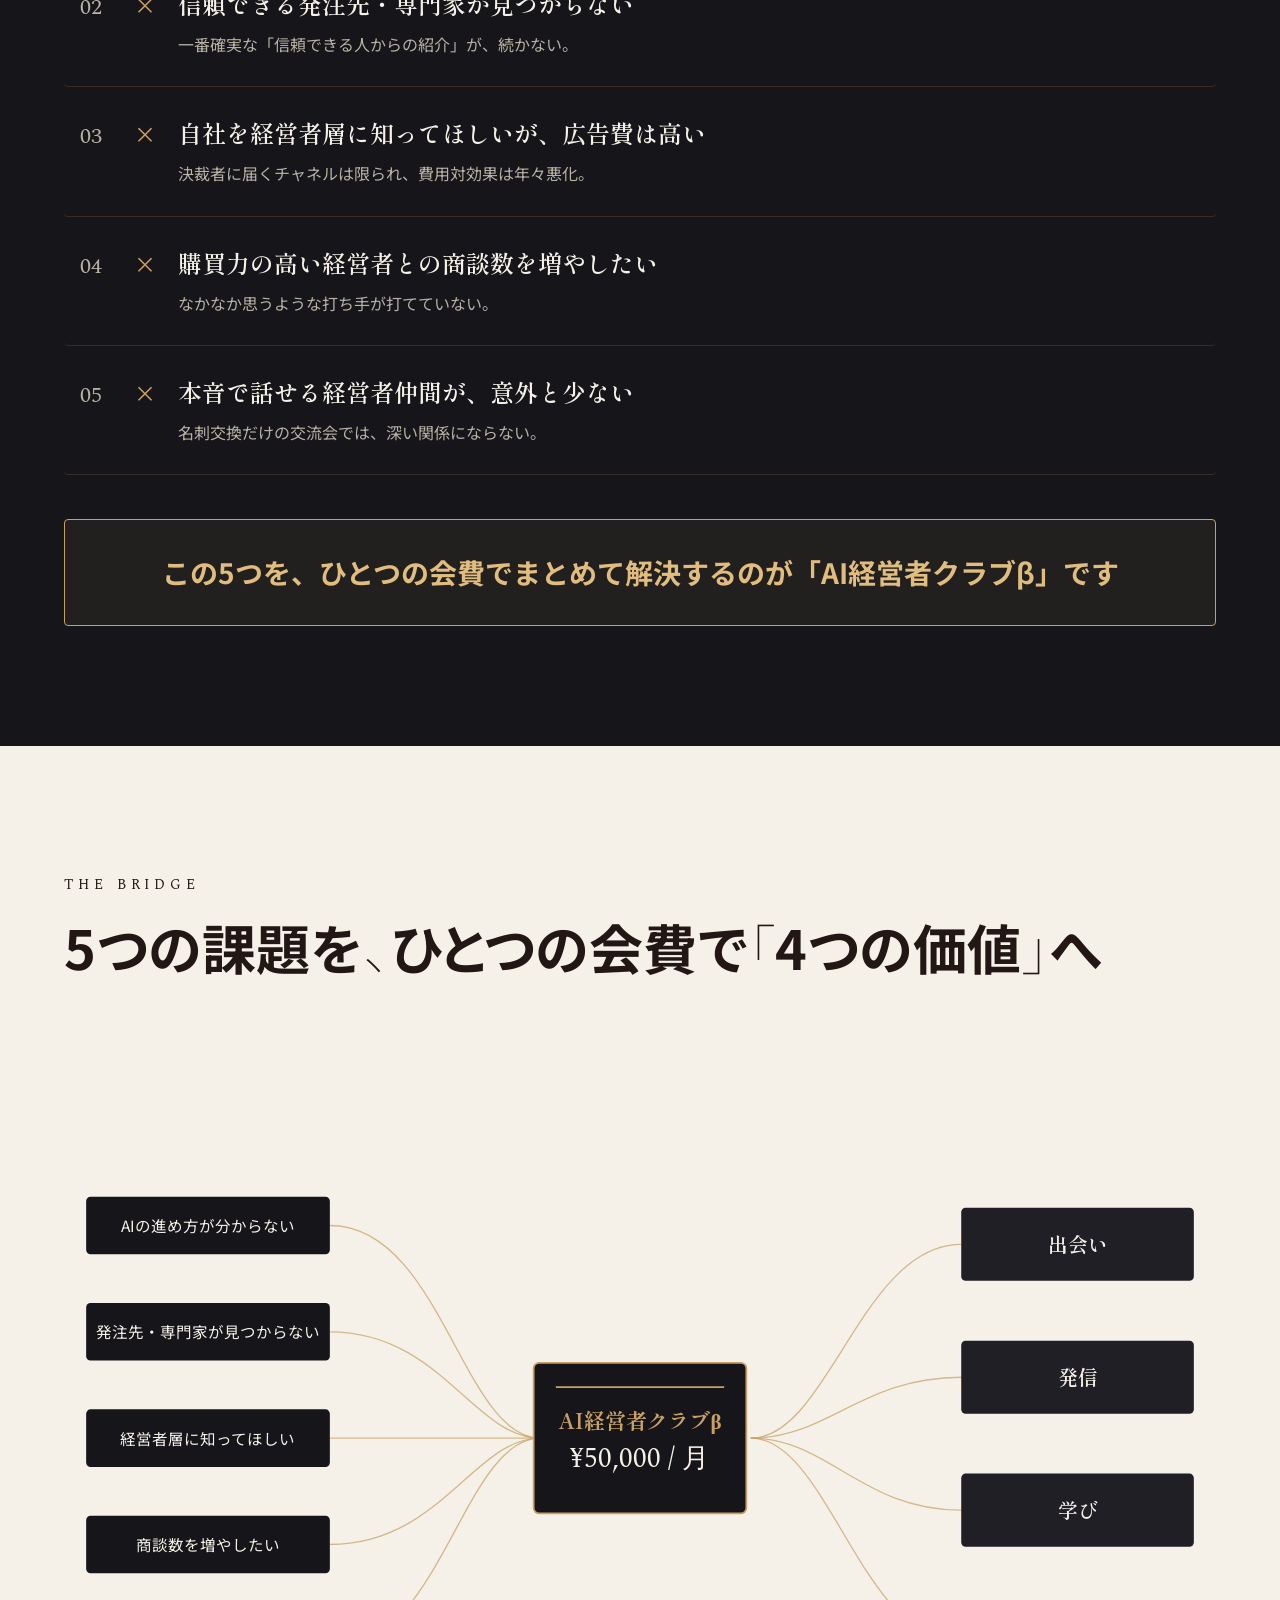
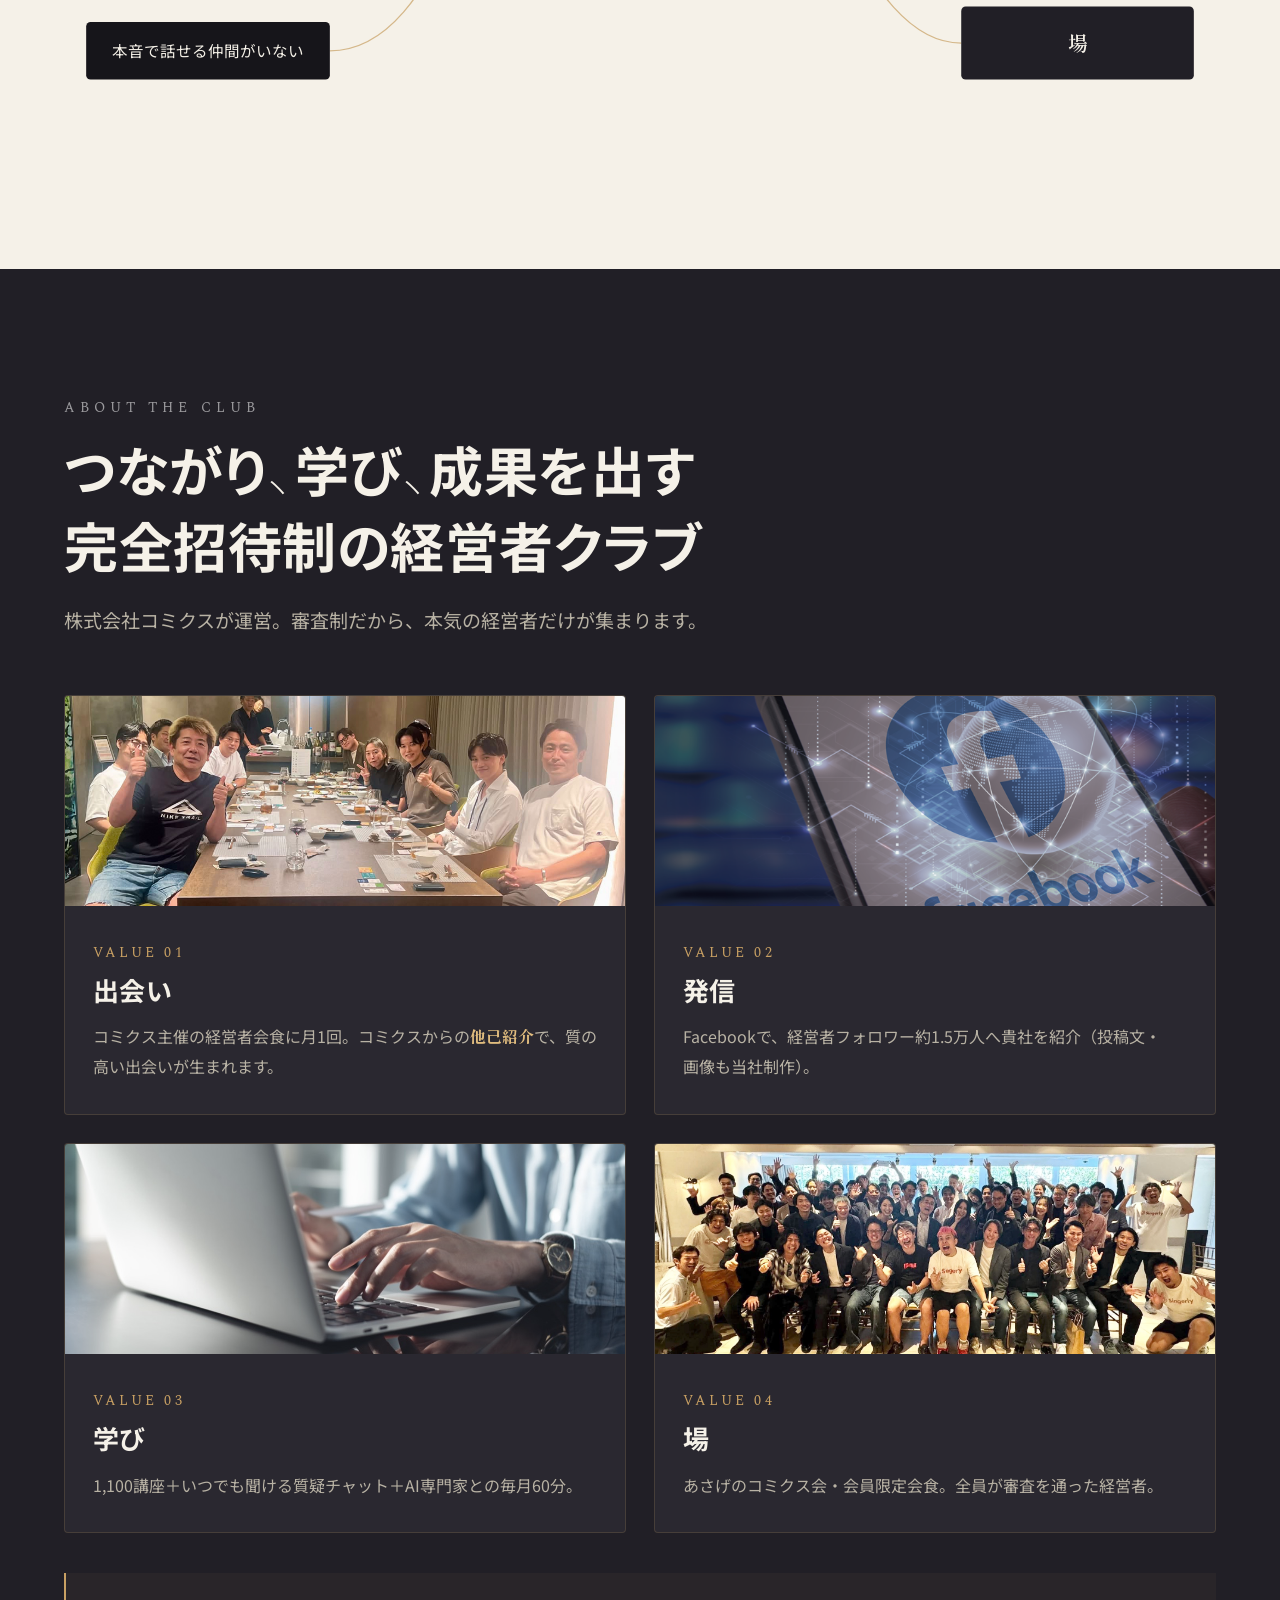
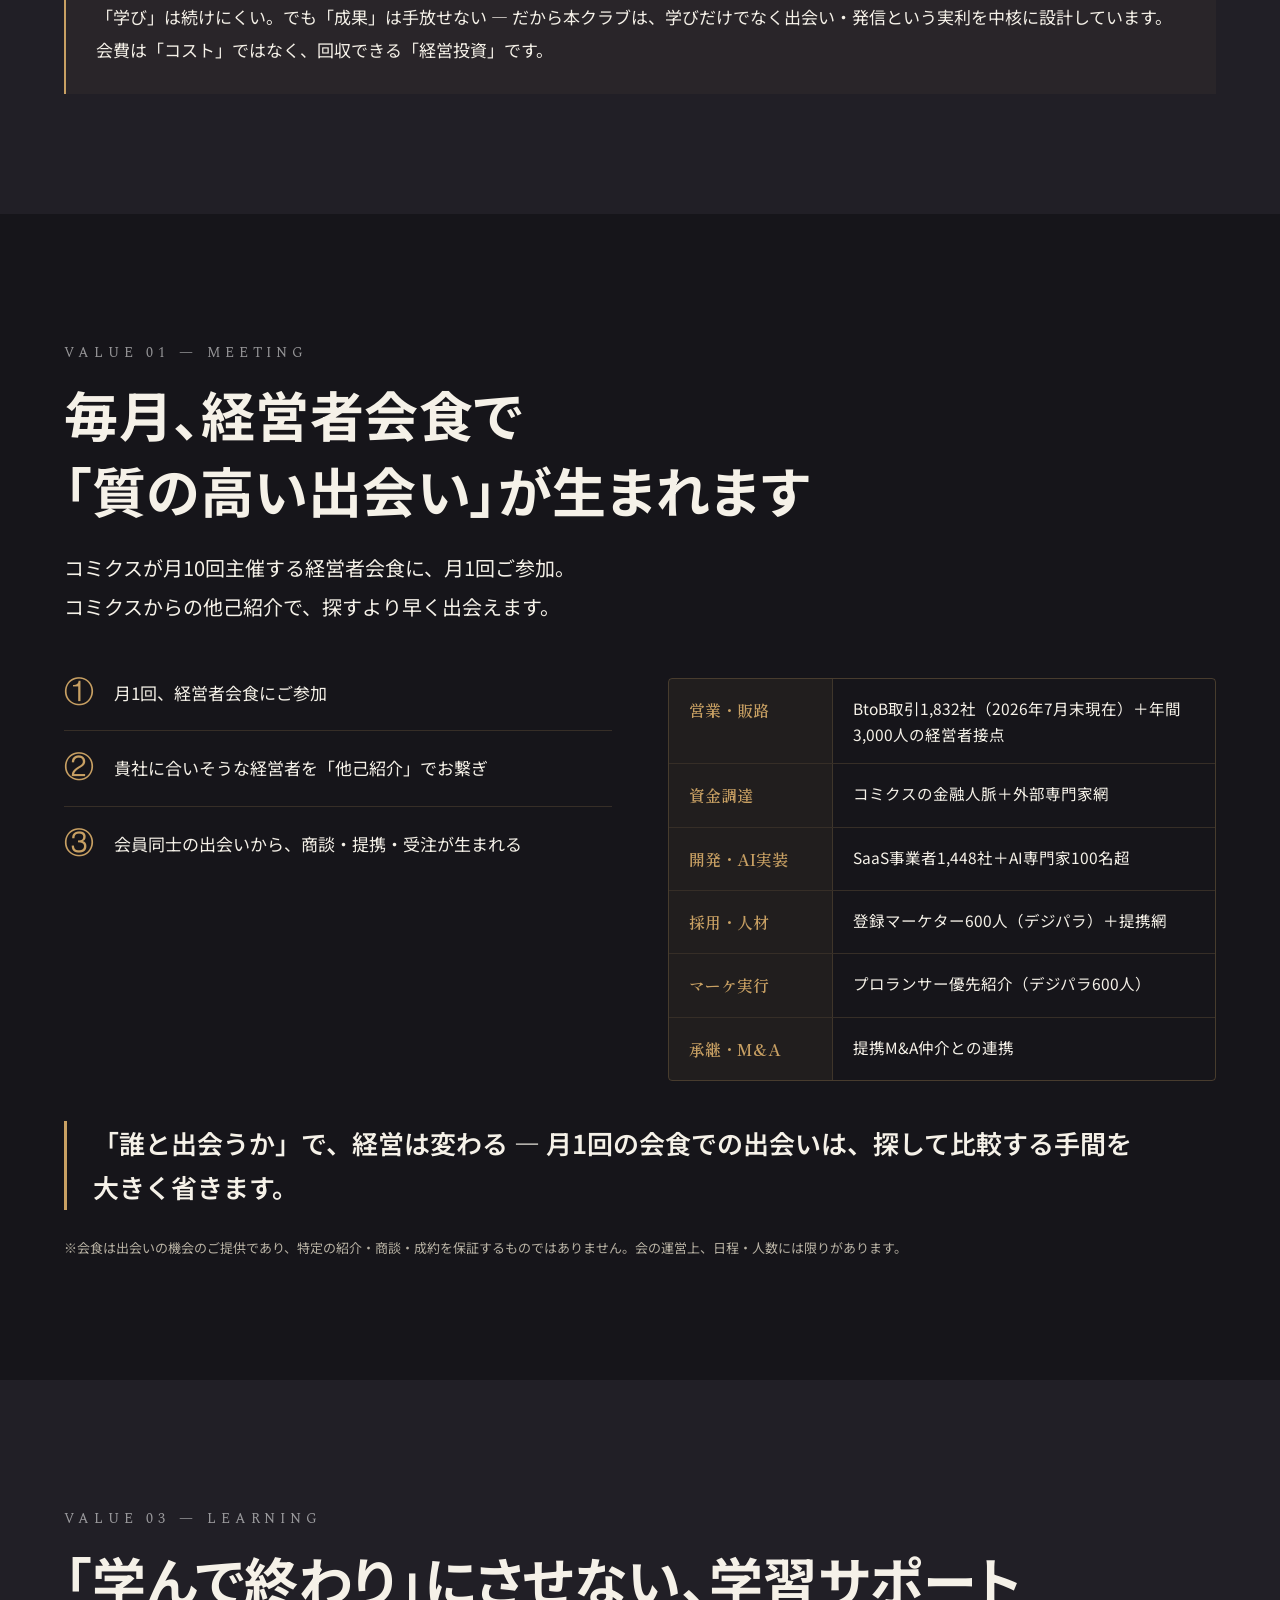
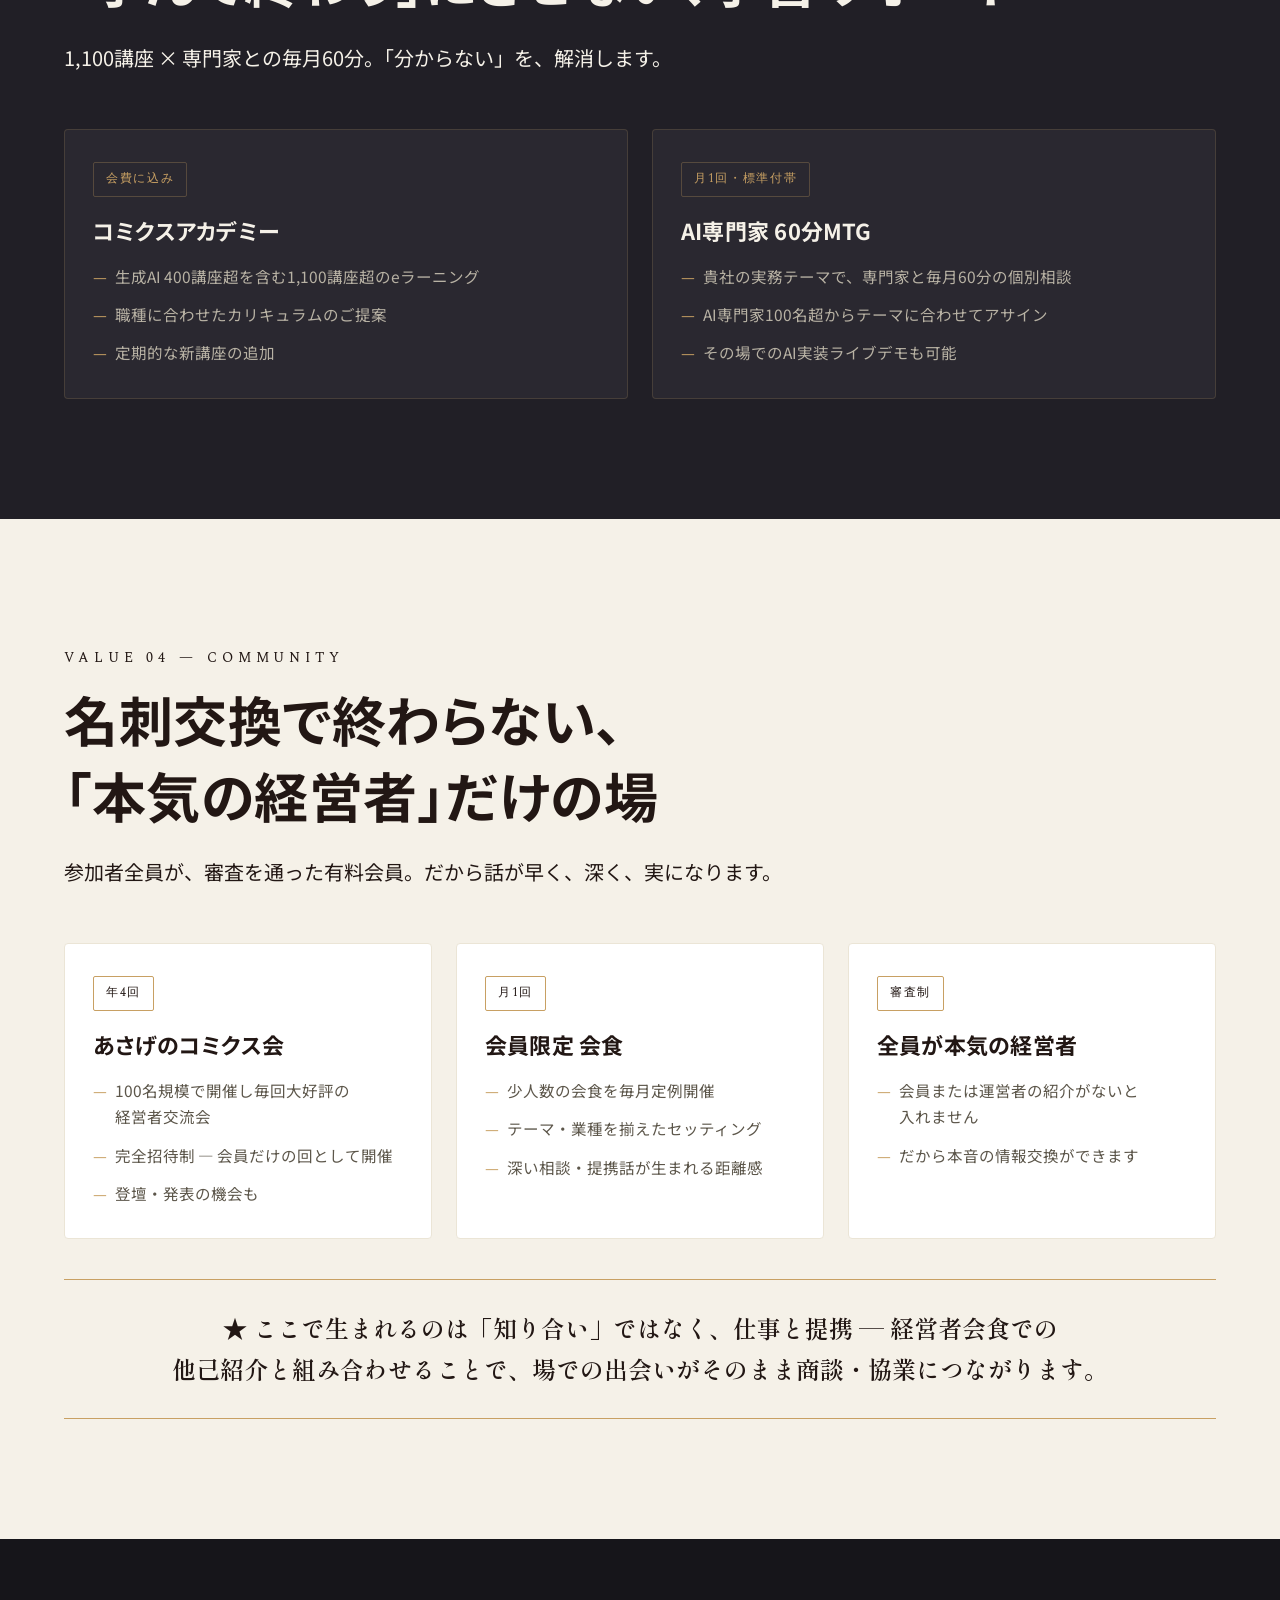
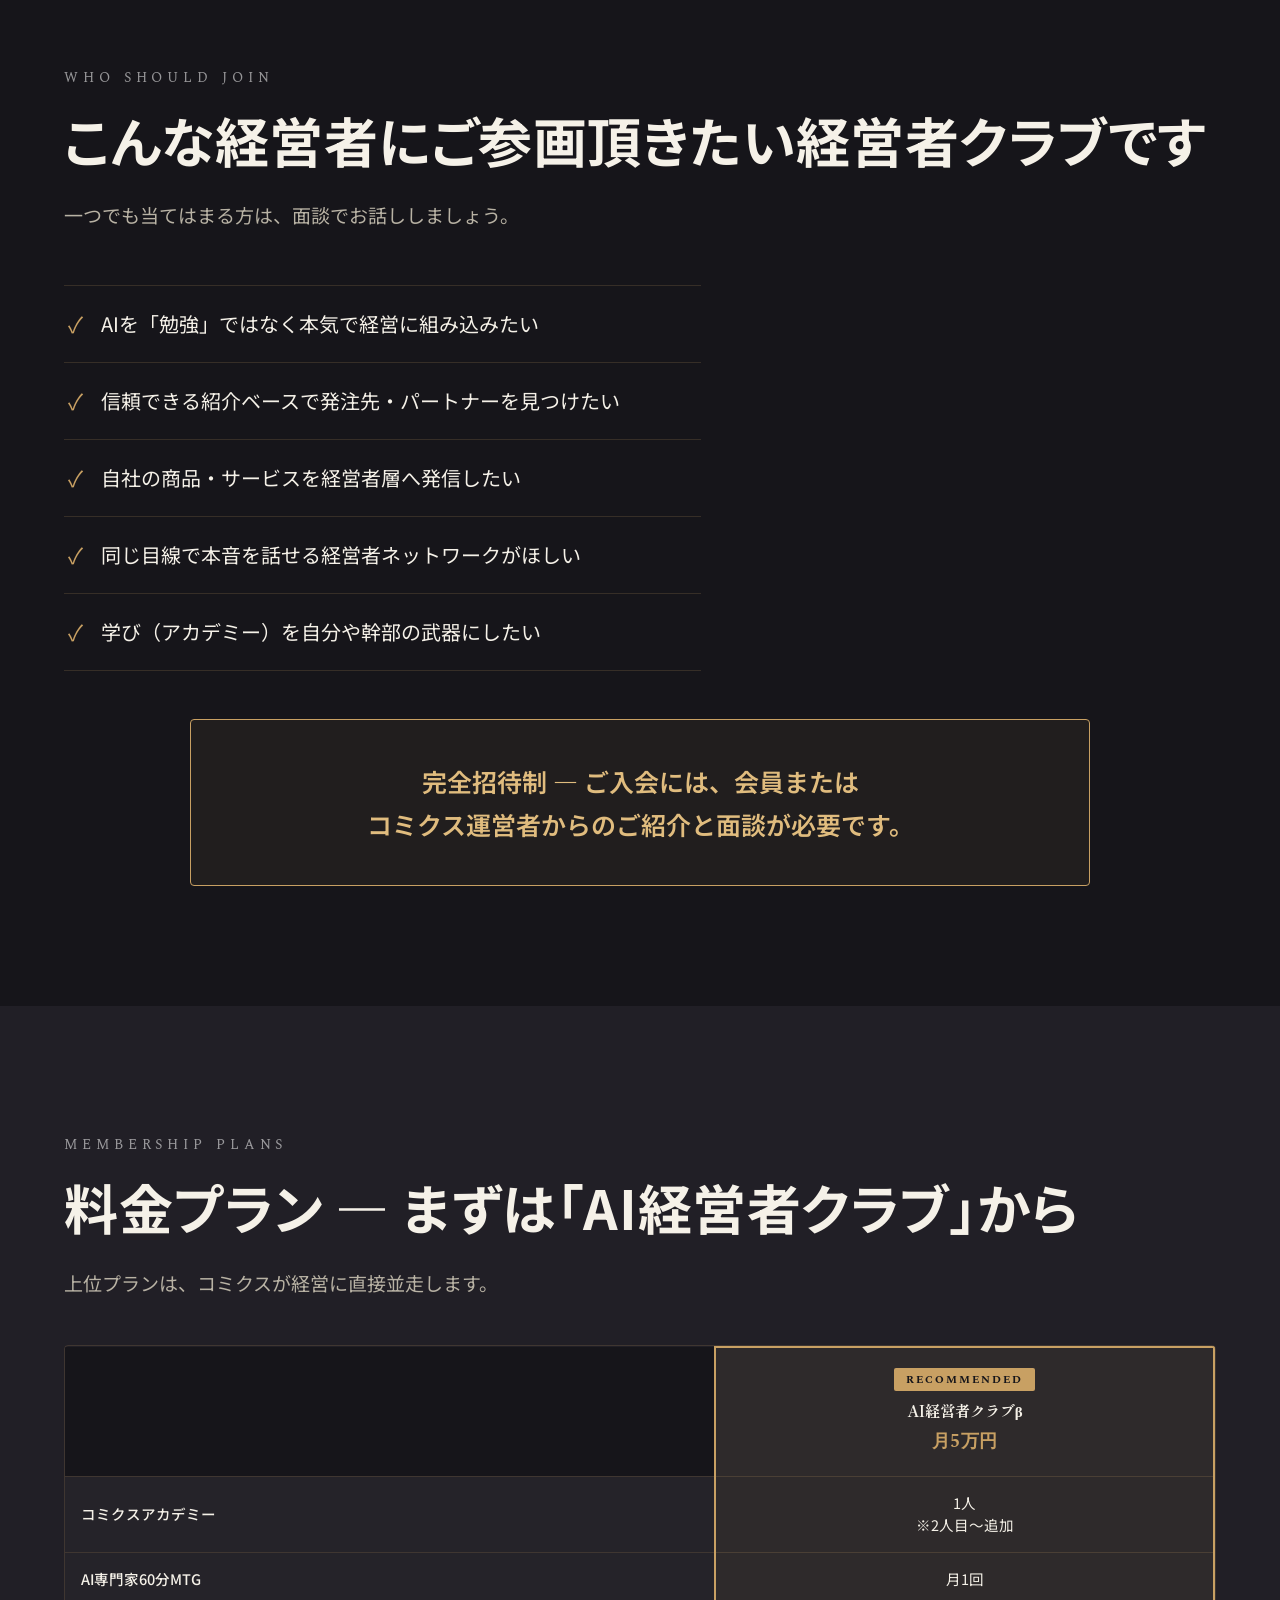
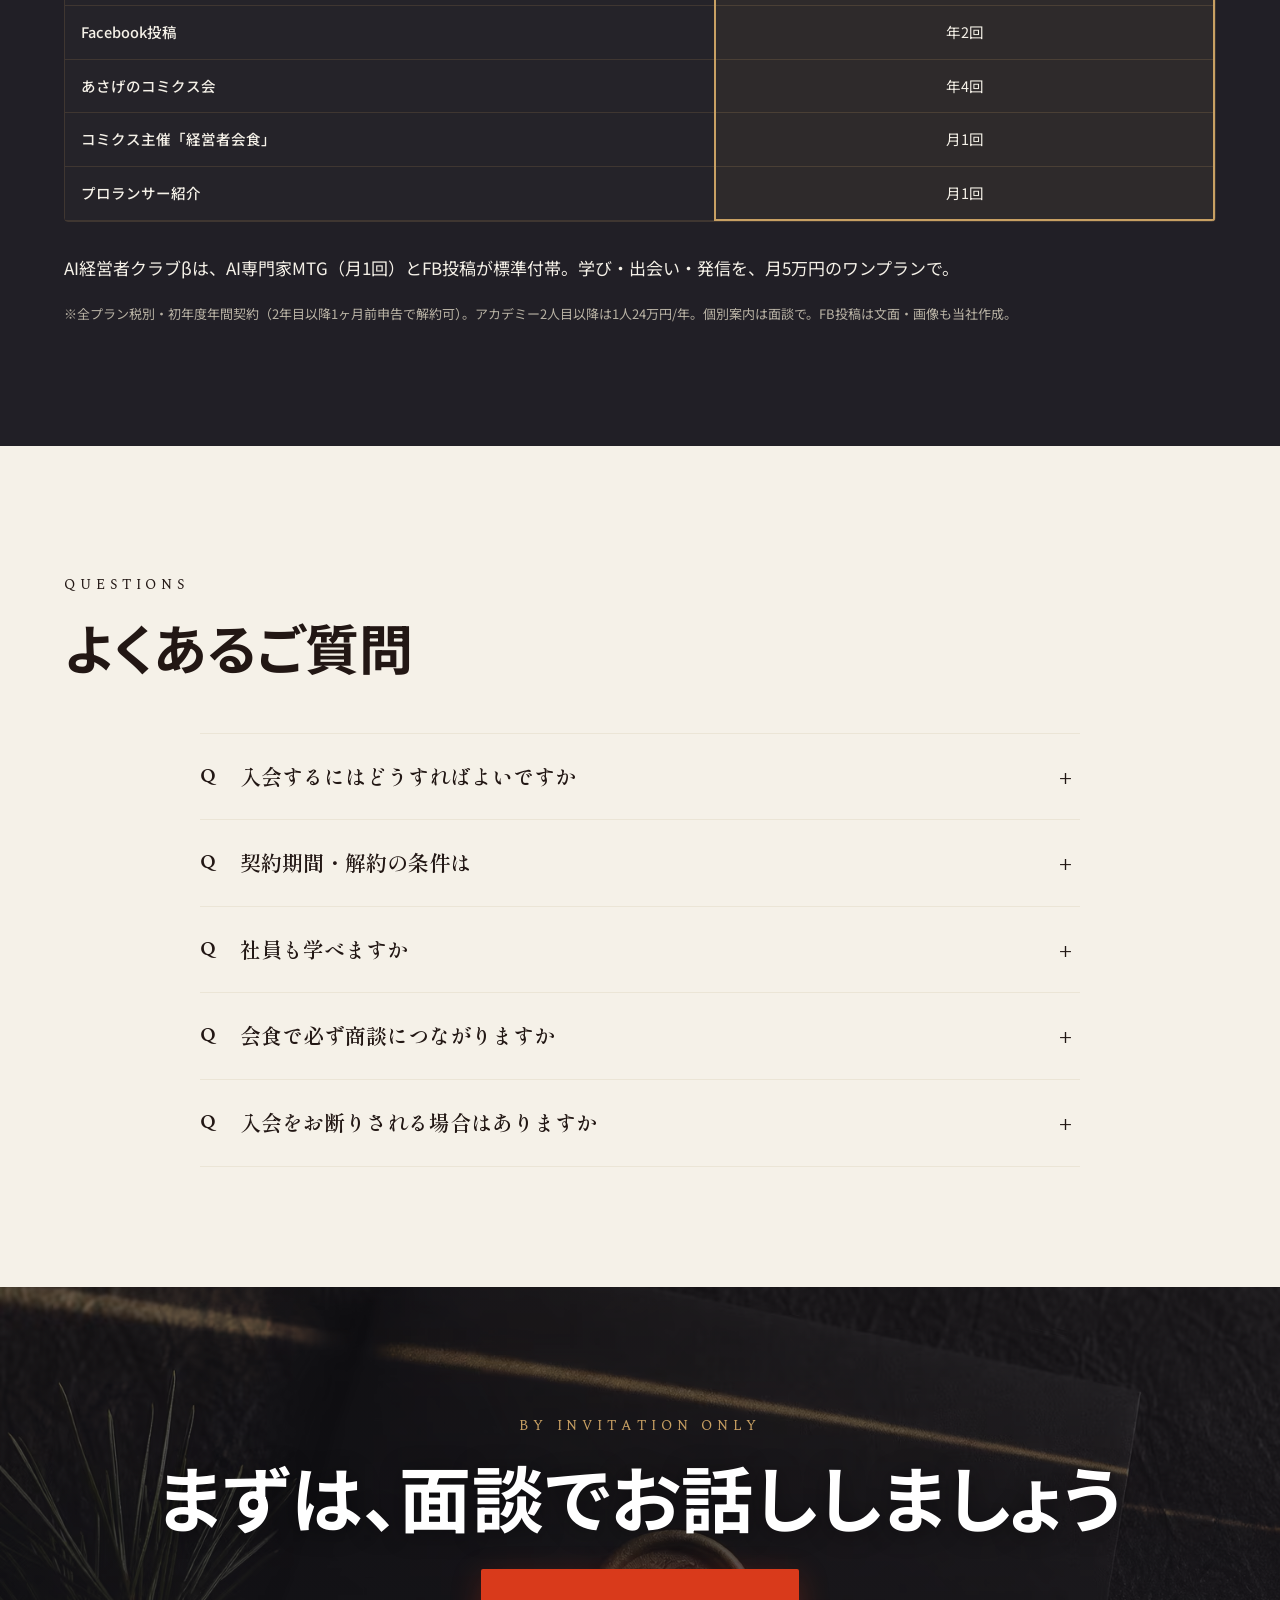
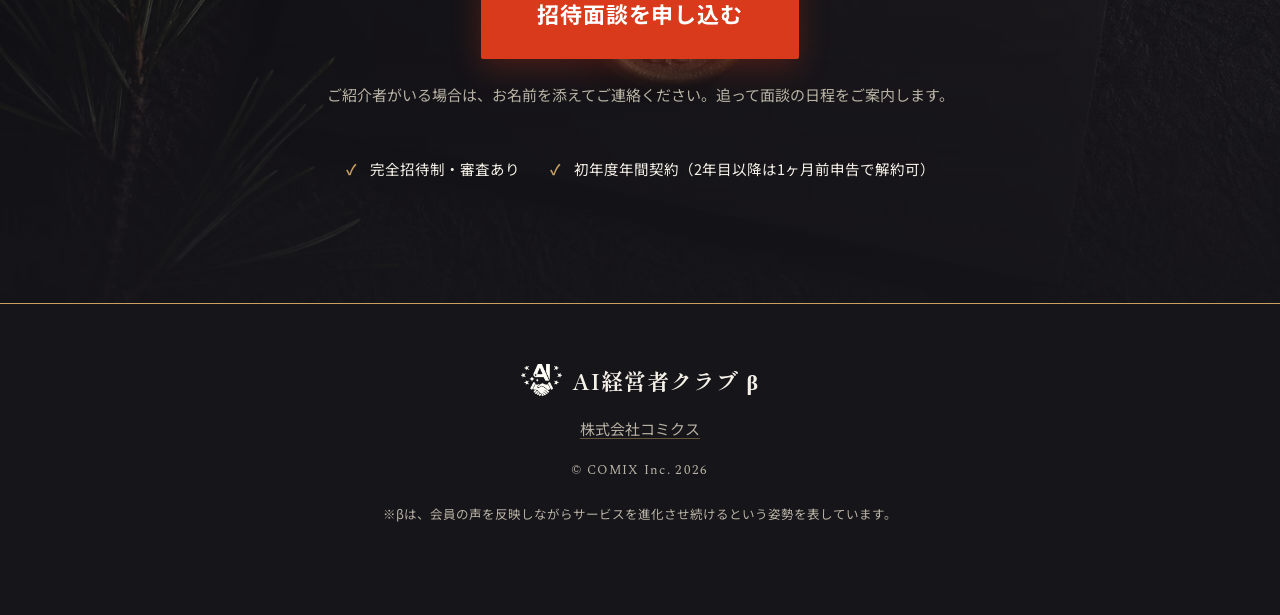
==== commit 5f283aee: "AIKC LP：料金テーブルのあさげのコミクス会・プロランサー紹介を更新 Co-Authored-By: Claude Sonnet 4.6 <noreply@anthropic.com>" ====
--- a/index.html
+++ b/index.html
@@ -495,7 +495,7 @@
             </tr>
             <tr>
               <th scope="row">あさげのコミクス会</th>
-              <td class="col-reco"><span class="tick">✓</span></td>
+              <td class="col-reco">年4回</td>
             </tr>
             <tr>
               <th scope="row">コミクス主催「経営者会食」</th>
@@ -503,7 +503,7 @@
             </tr>
             <tr>
               <th scope="row">プロランサー紹介</th>
-              <td class="col-reco"><span class="tick">✓</span></td>
+              <td class="col-reco">月1回</td>
             </tr>
           </tbody>
         </table>
